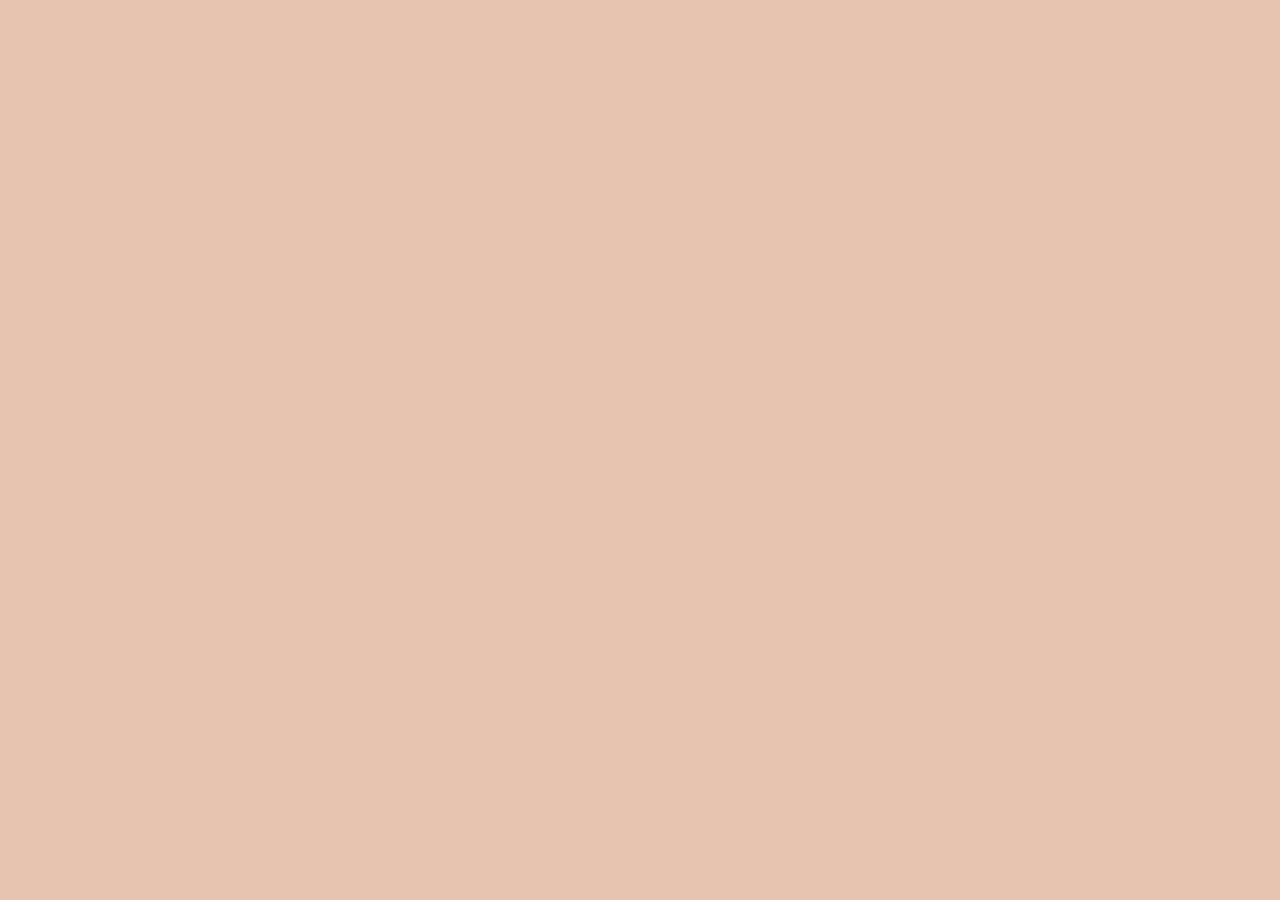
==== index.html @ 1b743518 "Add files via upload" ====
<!DOCTYPE html>
<html lang="en">
  <head>
    <meta charset="UTF-8" />
    <meta http-equiv="X-UA-Compatible" content="IE=edge" />
    <meta name="viewport" content="width=device-width, initial-scale=1.0" />
    <link
      href="https://cdn.jsdelivr.net/npm/bootstrap@5.1.3/dist/css/bootstrap.min.css"
      rel="stylesheet"
      integrity="sha384-1BmE4kWBq78iYhFldvKuhfTAU6auU8tT94WrHftjDbrCEXSU1oBoqyl2QvZ6jIW3"
      crossorigin="anonymous"
    />
    <title>Document</title>
  </head>
  <body style="background-color: rgb(230, 196, 176)">
    <script
      src="https://cdn.jsdelivr.net/npm/bootstrap@5.1.3/dist/js/bootstrap.bundle.min.js"
      integrity="sha384-ka7Sk0Gln4gmtz2MlQnikT1wXgYsOg+OMhuP+IlRH9sENBO0LRn5q+8nbTov4+1p"
      crossorigin="anonymous"
    ></script>
  </body>
</html>
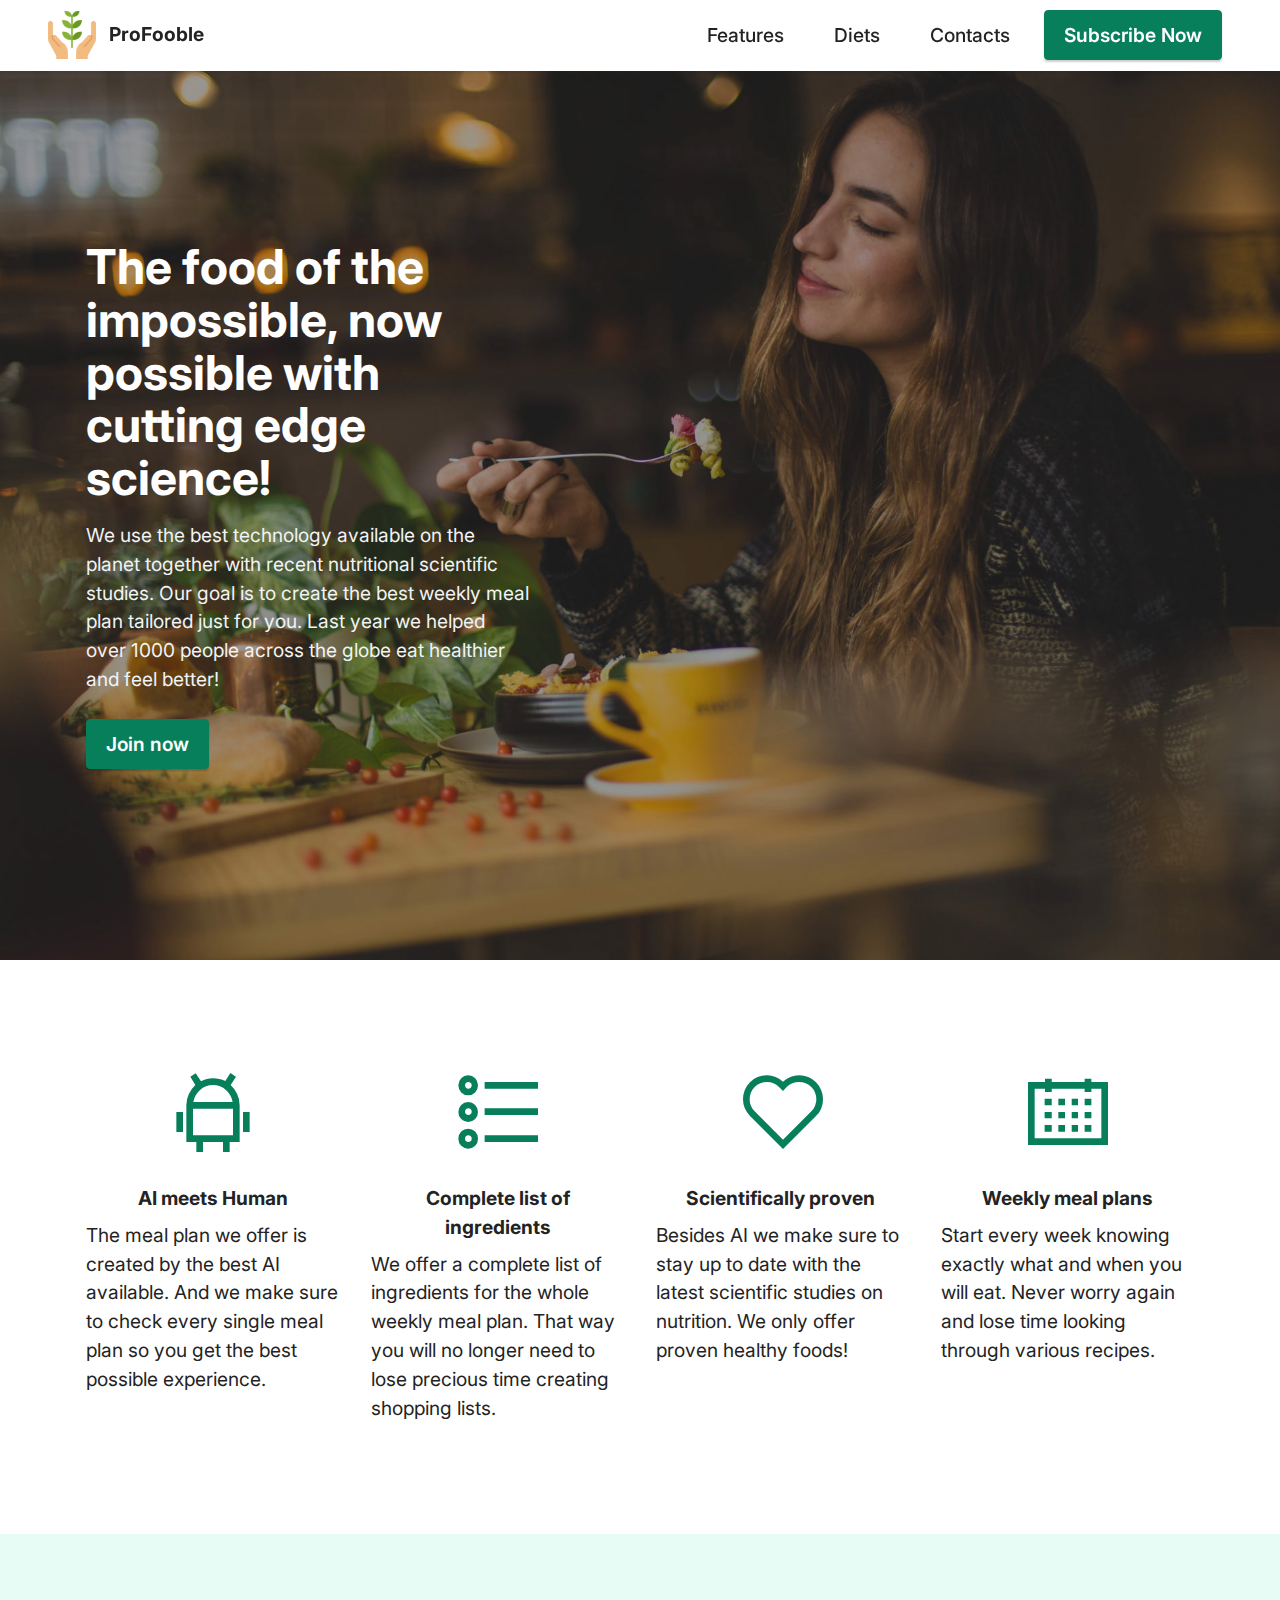
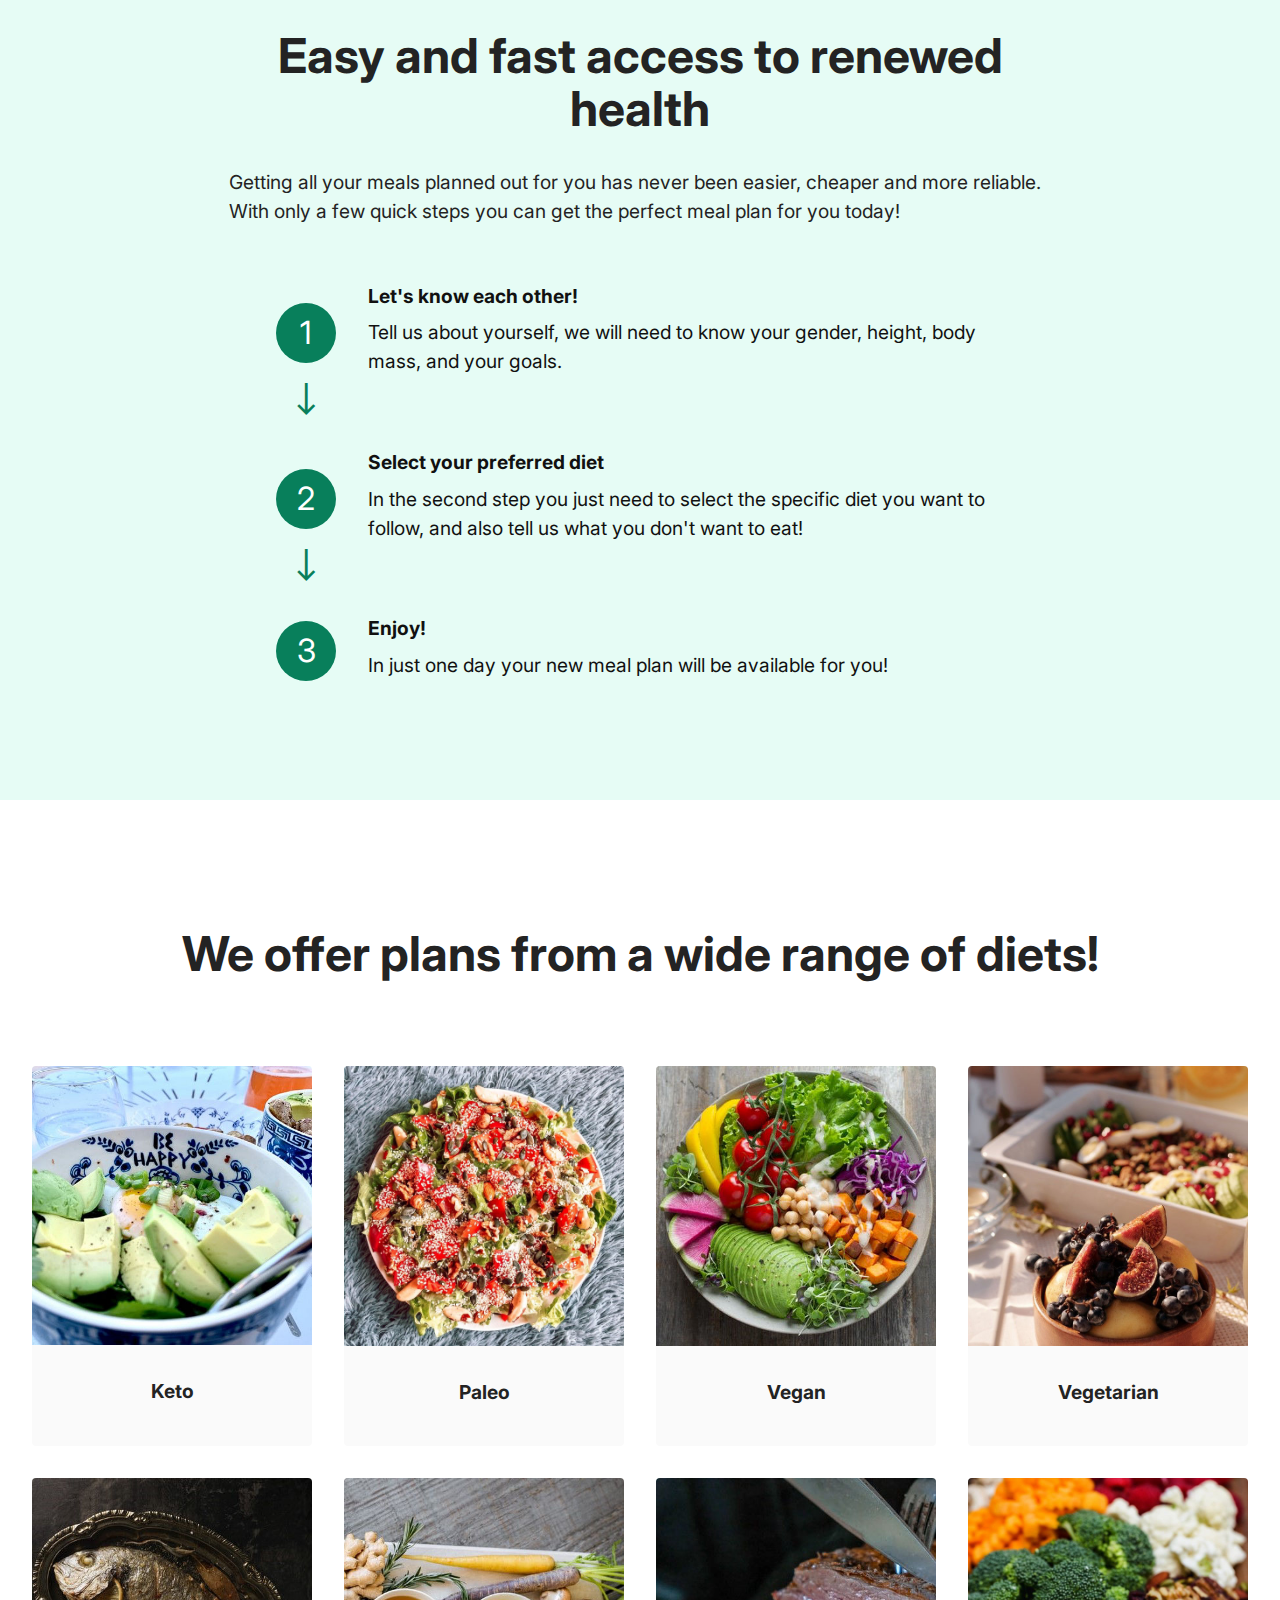
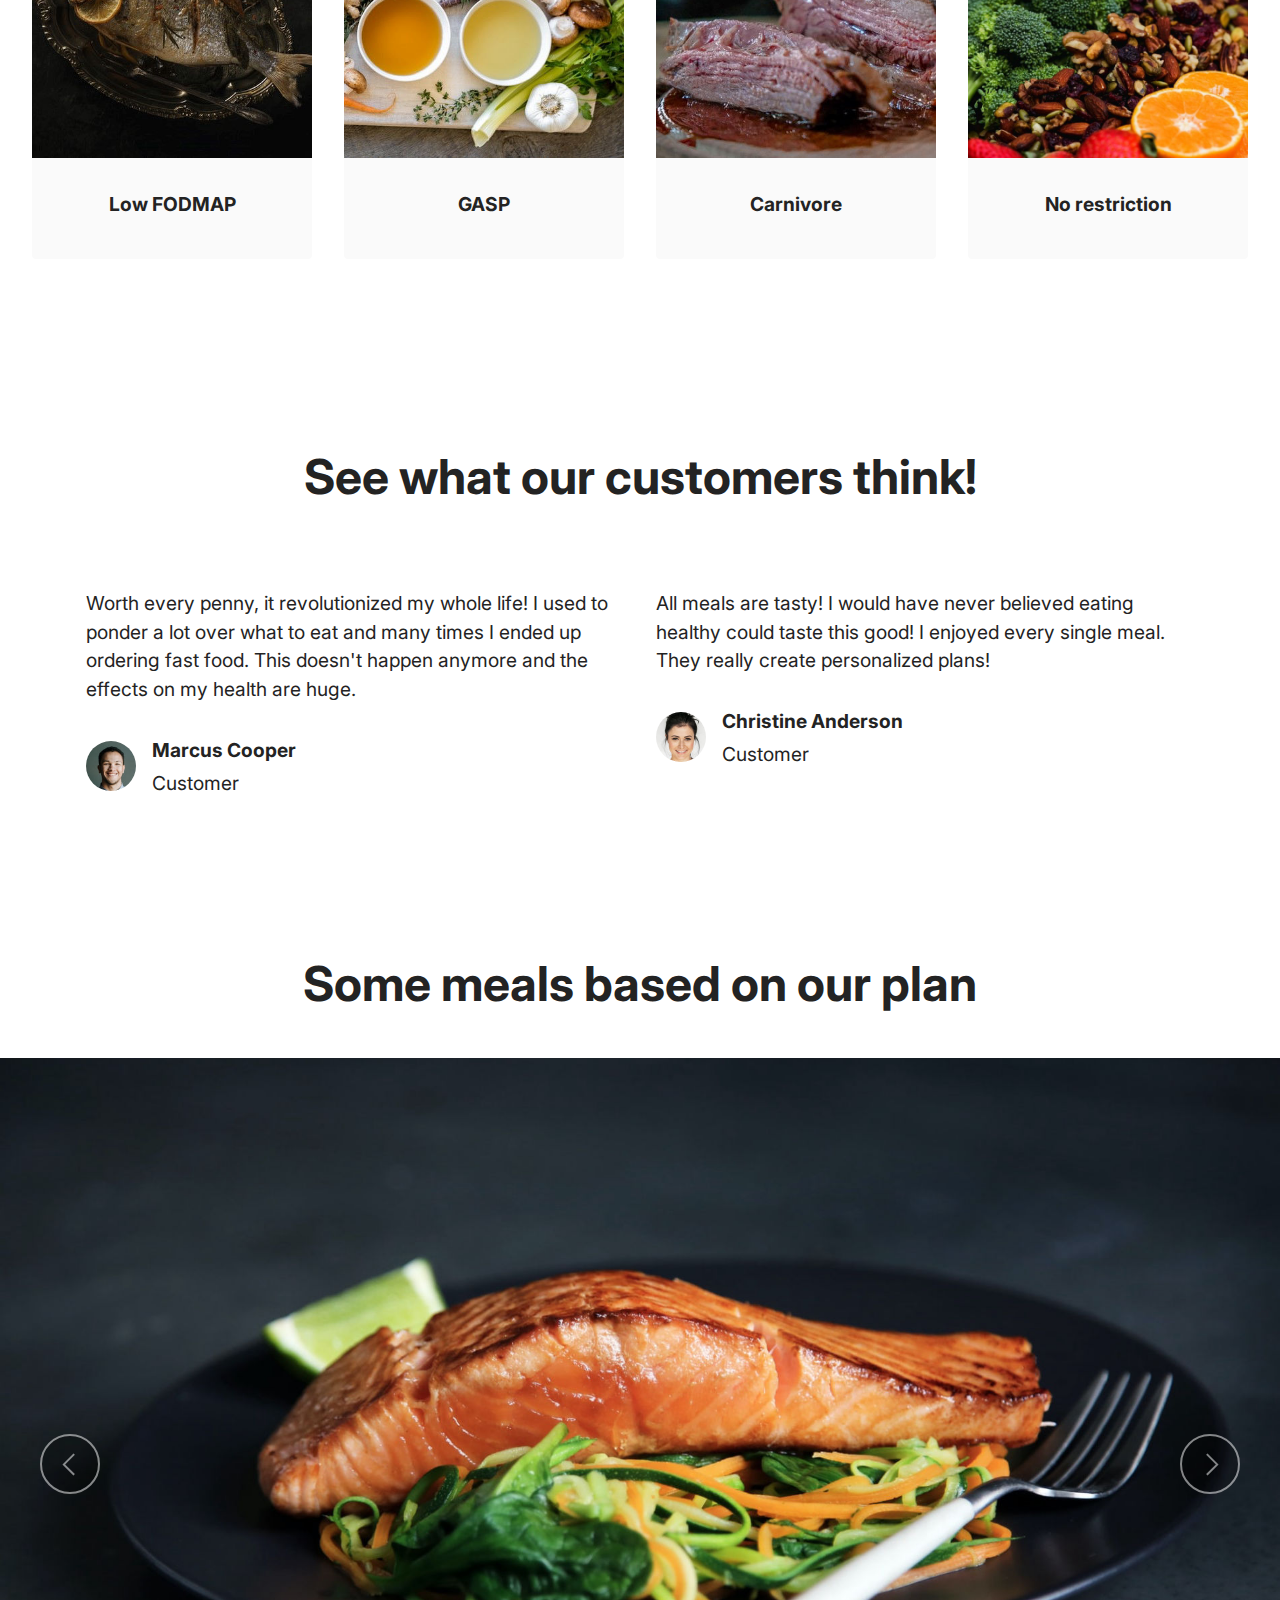
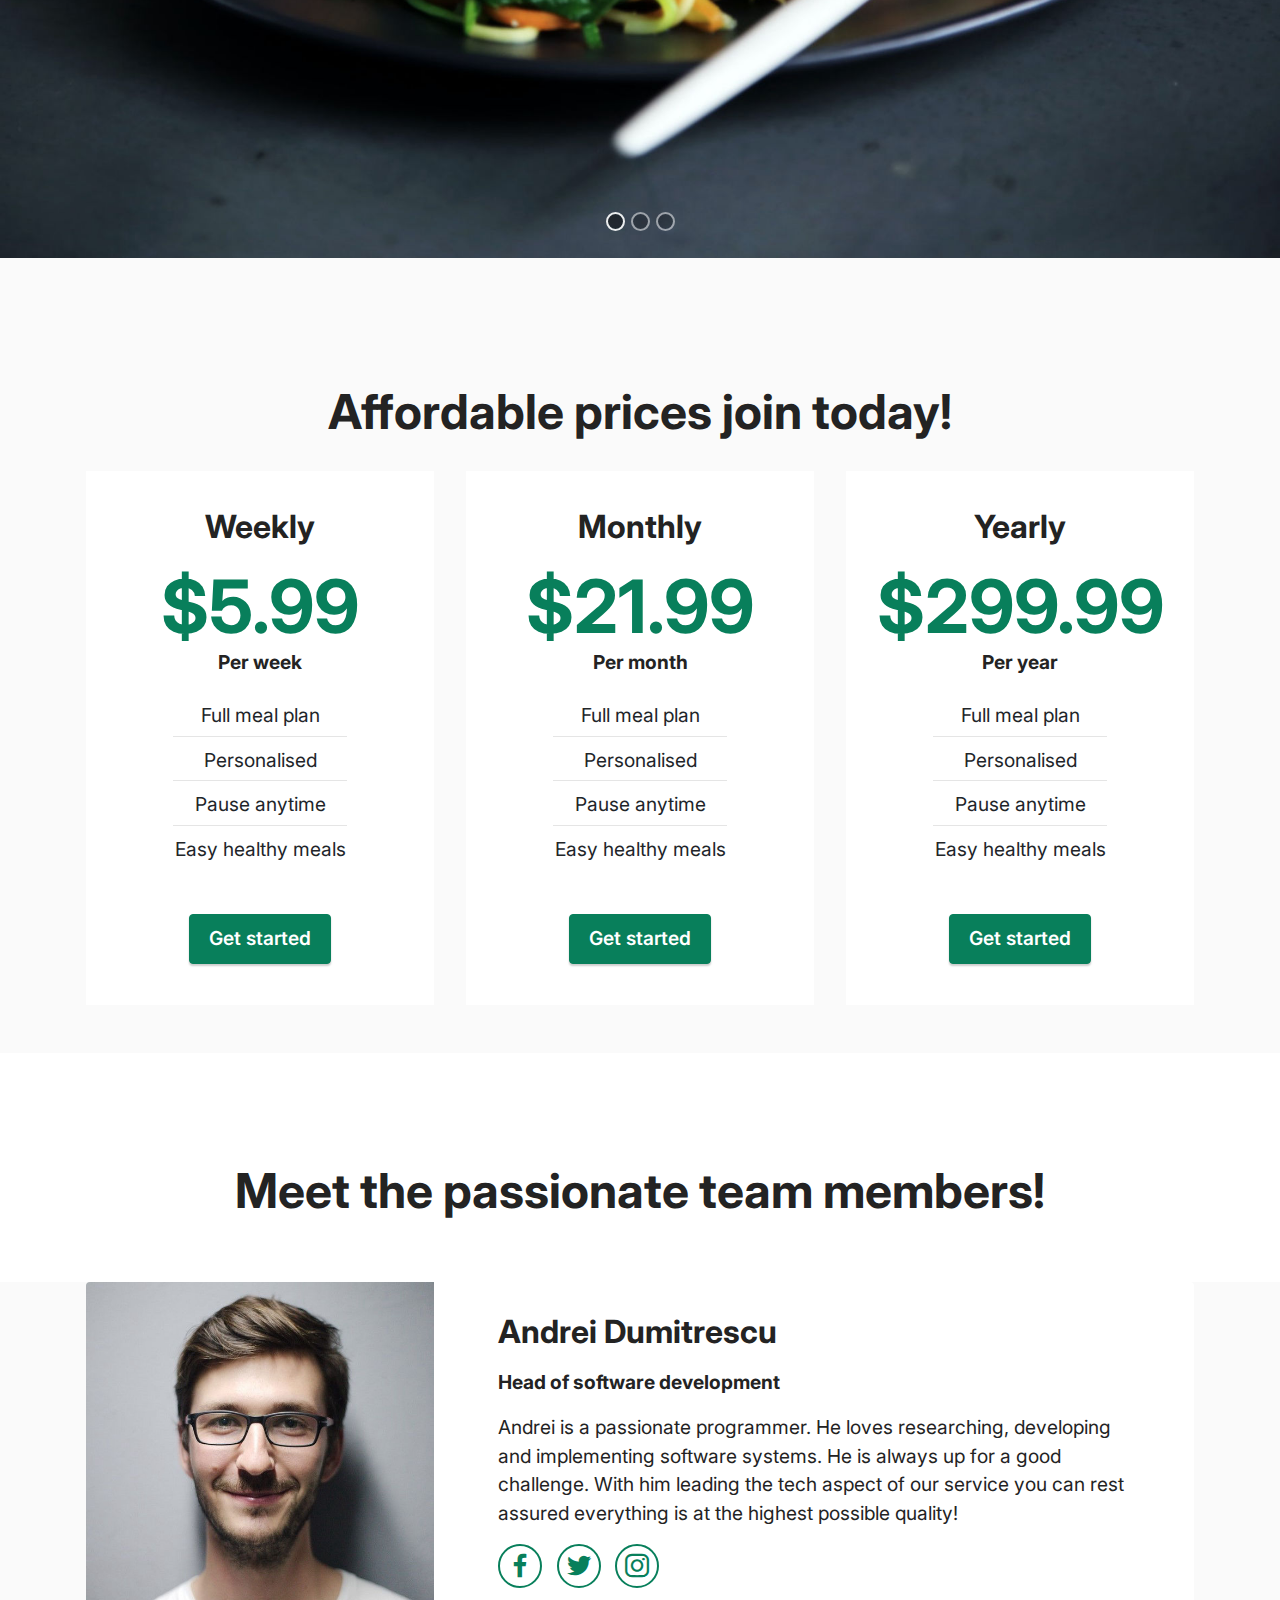
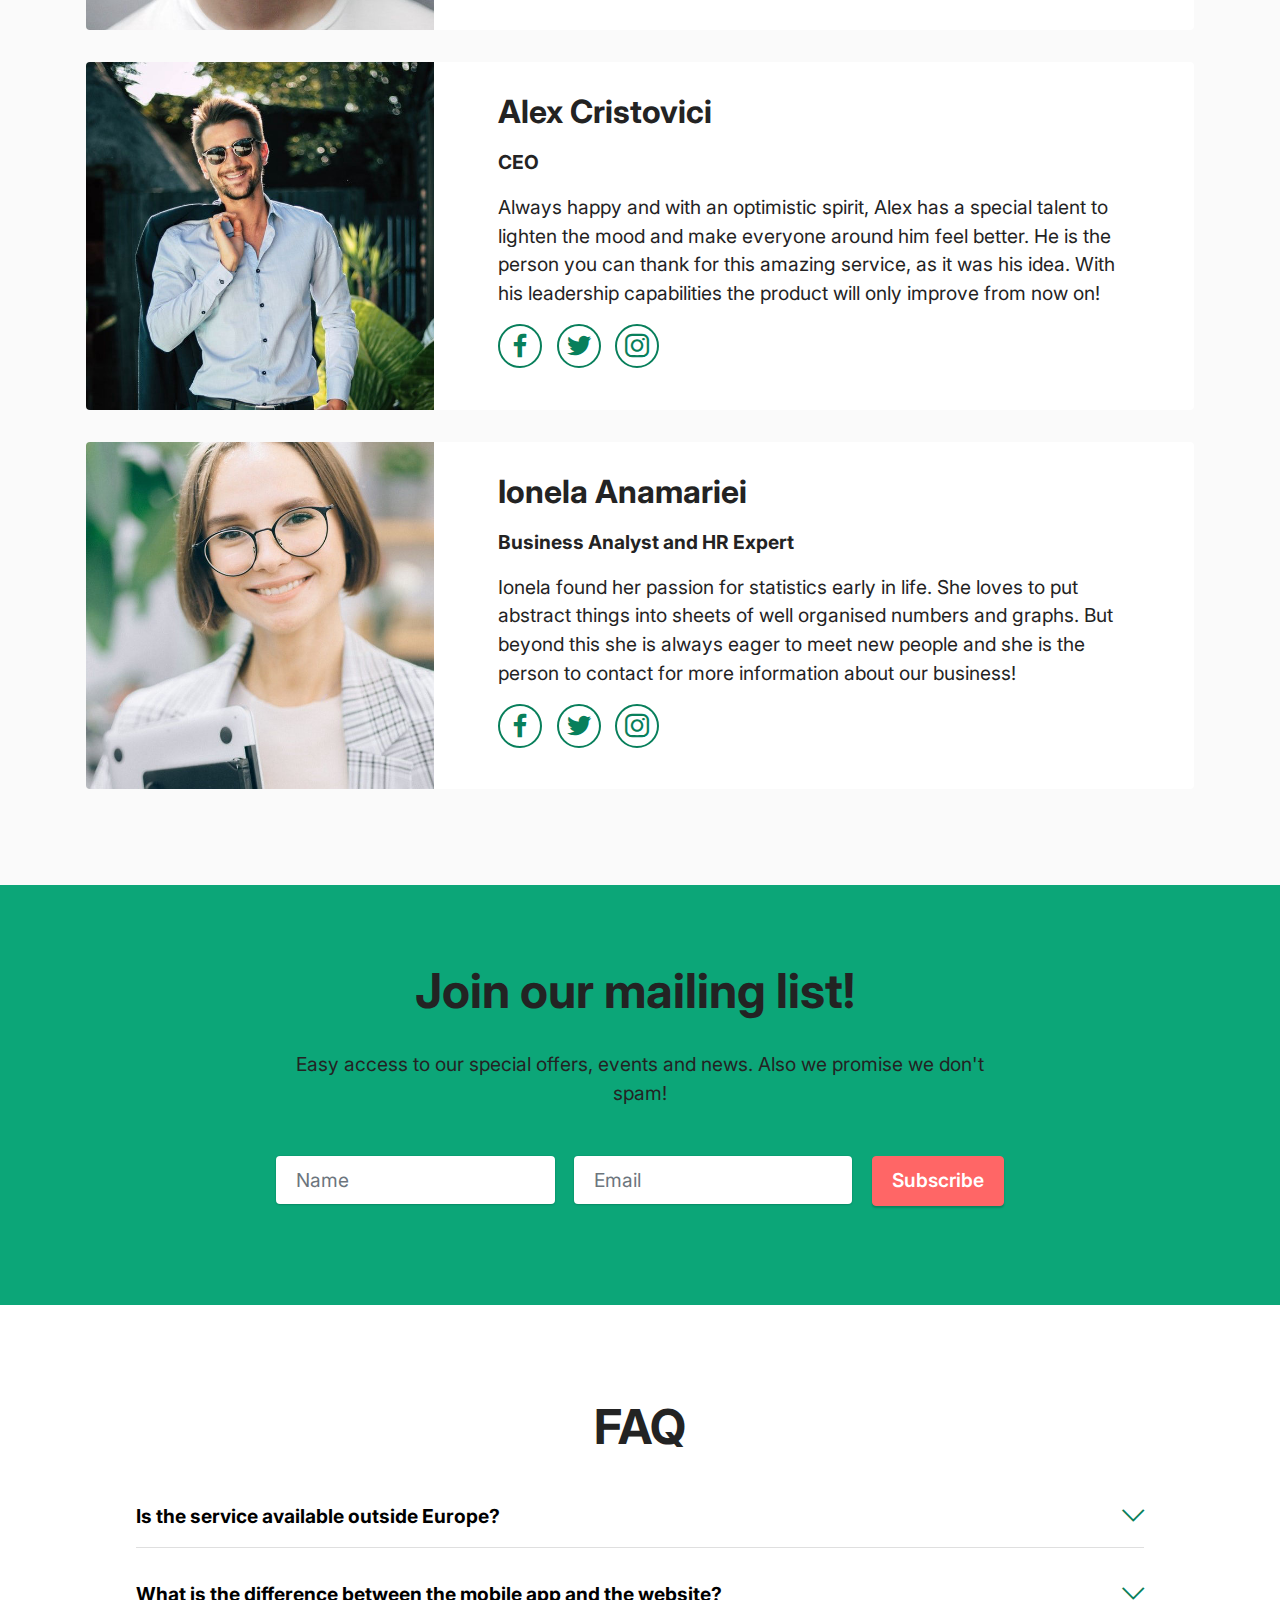
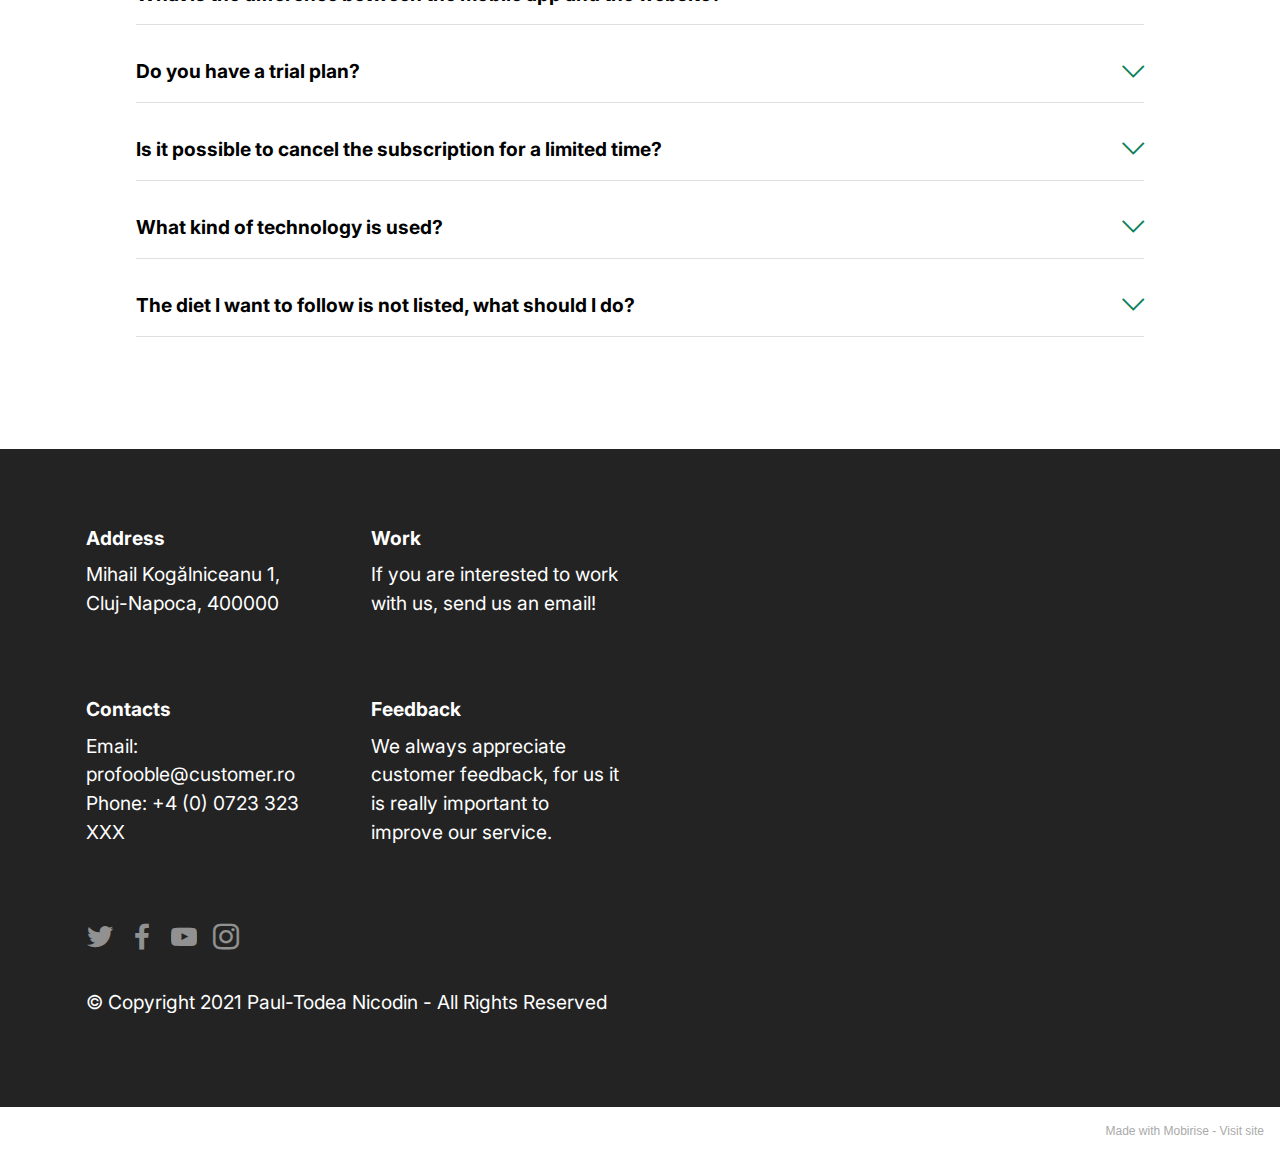
==== commit fdc8d6ec: "Add files via upload" ====
--- a/index.html
+++ b/index.html
@@ -1,22 +1,844 @@
-<!DOCTYPE html>
-<html lang="en">
-  <head>
-    <meta charset="UTF-8" />
-    <meta http-equiv="X-UA-Compatible" content="IE=edge" />
-    <meta name="viewport" content="width=device-width, initial-scale=1.0" />
-    <link
-      href="https://cdn.jsdelivr.net/npm/bootstrap@5.1.3/dist/css/bootstrap.min.css"
-      rel="stylesheet"
-      integrity="sha384-1BmE4kWBq78iYhFldvKuhfTAU6auU8tT94WrHftjDbrCEXSU1oBoqyl2QvZ6jIW3"
-      crossorigin="anonymous"
-    />
-    <title>Document</title>
-  </head>
-  <body style="background-color: rgb(230, 196, 176)">
-    <script
-      src="https://cdn.jsdelivr.net/npm/bootstrap@5.1.3/dist/js/bootstrap.bundle.min.js"
-      integrity="sha384-ka7Sk0Gln4gmtz2MlQnikT1wXgYsOg+OMhuP+IlRH9sENBO0LRn5q+8nbTov4+1p"
-      crossorigin="anonymous"
-    ></script>
-  </body>
-</html>
+<!DOCTYPE html>
+<html  >
+<head>
+  <!-- Site made with Mobirise Website Builder v5.5.2, https://mobirise.com -->
+  <meta charset="UTF-8">
+  <meta http-equiv="X-UA-Compatible" content="IE=edge">
+  <meta name="generator" content="Mobirise v5.5.2, mobirise.com">
+  <meta name="viewport" content="width=device-width, initial-scale=1, minimum-scale=1">
+  <link rel="shortcut icon" href="assets/images/logo-96x96.png" type="image/x-icon">
+  <meta name="description" content="">
+  
+  
+  <title>Home</title>
+  <link rel="stylesheet" href="assets/web/assets/mobirise-icons2/mobirise2.css">
+  <link rel="stylesheet" href="assets/web/assets/mobirise-icons/mobirise-icons.css">
+  <link rel="stylesheet" href="assets/bootstrap/css/bootstrap.min.css">
+  <link rel="stylesheet" href="assets/bootstrap/css/bootstrap-grid.min.css">
+  <link rel="stylesheet" href="assets/bootstrap/css/bootstrap-reboot.min.css">
+  <link rel="stylesheet" href="assets/dropdown/css/style.css">
+  <link rel="stylesheet" href="assets/socicon/css/styles.css">
+  <link rel="stylesheet" href="assets/theme/css/style.css">
+  <link rel="preload" href="https://fonts.googleapis.com/css?family=Inter:100,200,300,400,500,600,700,800,900&display=swap" as="style" onload="this.onload=null;this.rel='stylesheet'">
+  <noscript><link rel="stylesheet" href="https://fonts.googleapis.com/css?family=Inter:100,200,300,400,500,600,700,800,900&display=swap"></noscript>
+  <link rel="preload" as="style" href="assets/mobirise/css/mbr-additional.css"><link rel="stylesheet" href="assets/mobirise/css/mbr-additional.css" type="text/css">
+  
+  
+  
+  
+</head>
+<body>
+  
+  <section data-bs-version="5.1" class="menu menu2 cid-sQLdsd3YC3" once="menu" id="menu2-k">
+    
+    <nav class="navbar navbar-dropdown navbar-fixed-top navbar-expand-lg">
+        <div class="container-fluid">
+            <div class="navbar-brand">
+                <span class="navbar-logo">
+                    
+                        <a href="#top"><img src="assets/images/logo-96x96.png" alt="ProFooble logo" style="height: 3rem;"></a>
+                    
+                </span>
+                <span class="navbar-caption-wrap"><a class="navbar-caption text-black text-primary display-7" href="#top">ProFooble</a></span>
+            </div>
+            <button class="navbar-toggler" type="button" data-toggle="collapse" data-bs-toggle="collapse" data-target="#navbarSupportedContent" data-bs-target="#navbarSupportedContent" aria-controls="navbarNavAltMarkup" aria-expanded="false" aria-label="Toggle navigation">
+                <div class="hamburger">
+                    <span></span>
+                    <span></span>
+                    <span></span>
+                    <span></span>
+                </div>
+            </button>
+            <div class="collapse navbar-collapse" id="navbarSupportedContent">
+                <ul class="navbar-nav nav-dropdown" data-app-modern-menu="true"><li class="nav-item"><a class="nav-link link text-black text-primary display-4" href="index.html#features1-n">Features</a></li>
+                    <li class="nav-item"><a class="nav-link link text-black text-primary display-4" href="index.html#gallery3-10">Diets</a></li>
+                    <li class="nav-item"><a class="nav-link link text-black text-primary display-4" href="index.html#footer6-12">Contacts</a>
+                    </li></ul>
+                
+                <div class="navbar-buttons mbr-section-btn"><a class="btn btn-primary display-4" href="index.html#content4-15">
+                        Subscribe Now</a></div>
+            </div>
+        </div>
+    </nav>
+</section>
+
+<section data-bs-version="5.1" class="header1 cid-sQLh1VXQhr mbr-fullscreen" id="header1-l">
+
+    
+
+    <div class="mbr-overlay" style="opacity: 0.4; background-color: rgb(35, 35, 35);"></div>
+
+    <div class="container">
+        <div class="row">
+            <div class="col-12 col-lg-5">
+                <h1 class="mbr-section-title mbr-fonts-style mb-3 display-2"><strong>The food of the impossible, now possible with cutting edge science!</strong></h1>
+                
+                <p class="mbr-text mbr-fonts-style display-7">We use the best technology available on the planet together with recent nutritional scientific studies. Our goal is to create the best weekly meal plan tailored just for you. Last year we helped over 1000 people across the globe eat healthier and feel better!</p>
+                <div class="mbr-section-btn mt-3"><a class="btn btn-primary display-4" href="index.html#content4-15">Join now</a></div>
+            </div>
+        </div>
+    </div>
+</section>
+
+<section data-bs-version="5.1" class="features1 cid-sQLmO4Hbgs" id="features1-n">
+    
+
+    
+    <div class="container">
+        <div class="row">
+            
+        </div>
+        <div class="row">
+            <div class="card col-12 col-md-6 col-lg-3">
+                <div class="card-wrapper">
+                    <div class="card-box align-center">
+                        <div class="iconfont-wrapper">
+                            <span class="mbr-iconfont mobi-mbri-android mobi-mbri"></span>
+                        </div>
+                        <h5 class="card-title mbr-fonts-style display-7"><strong>AI meets Human</strong></h5>
+                        <p class="card-text mbr-fonts-style display-7">The meal plan we offer is created by the best AI available. And we make sure to check every single meal plan so you get the best possible experience.</p>
+                    </div>
+                </div>
+            </div>
+            <div class="card col-12 col-md-6 col-lg-3">
+                <div class="card-wrapper">
+                    <div class="card-box align-center">
+                        <div class="iconfont-wrapper">
+                            <span class="mbr-iconfont mobi-mbri-bulleted-list mobi-mbri"></span>
+                        </div>
+                        <h5 class="card-title mbr-fonts-style display-7"><strong>Complete list of ingredients</strong></h5>
+                        <p class="card-text mbr-fonts-style display-7">We offer a complete list of ingredients for the whole weekly meal plan. That way you will no longer need to lose precious time creating shopping lists.</p>
+                    </div>
+                </div>
+            </div>
+            <div class="card col-12 col-md-6 col-lg-3">
+                <div class="card-wrapper">
+                    <div class="card-box align-center">
+                        <div class="iconfont-wrapper">
+                            <span class="mbr-iconfont mobi-mbri-hearth mobi-mbri"></span>
+                        </div>
+                        <h5 class="card-title mbr-fonts-style display-7"><strong>Scientifically proven&nbsp;</strong></h5>
+                        <p class="card-text mbr-fonts-style display-7">Besides AI we make sure to stay up to date with the latest scientific studies on nutrition. We only offer proven healthy foods!</p>
+                    </div>
+                </div>
+            </div>
+            <div class="card col-12 col-md-6 col-lg-3">
+                <div class="card-wrapper">
+                    <div class="card-box align-center">
+                        <div class="iconfont-wrapper">
+                            <span class="mbr-iconfont mobi-mbri-calendar mobi-mbri"></span>
+                        </div>
+                        <h5 class="card-title mbr-fonts-style display-7"><strong>Weekly meal plans</strong></h5>
+                        <p class="card-text mbr-fonts-style display-7">Start every week knowing exactly what and when you will eat. Never worry again and lose time looking through various recipes.&nbsp;</p>
+                    </div>
+                </div>
+            </div>
+        </div>
+    </div>
+</section>
+
+<section data-bs-version="5.1" class="features19 cid-sQLr1Db0Mj" id="features20-p">
+
+    
+    
+    <div class="container">
+        <div class="row justify-content-center">
+            <div class="col-md-12 col-lg-9">
+                <div class="card-wrapper pb-4">
+                    <div class="card-box align-center">
+                        <h4 class="card-title mbr-fonts-style mb-4 display-2"><strong>Easy and fast access to renewed health</strong></h4>
+                        <p class="mbr-text mbr-fonts-style mb-4 display-7">Getting all your meals planned out for you has never been easier, cheaper and more reliable. With only a few quick steps you can get the perfect meal plan for you today!</p>
+                        
+                    </div>
+                </div>
+            </div>
+            <div class="col-12 col-md-8">
+                <div class="item mbr-flex">
+                    <div class="icon-box">
+                        <span class="step-number mbr-fonts-style display-5">1</span>
+                    </div>
+                    <div class="text-box">
+                        <h4 class="icon-title card-title mbr-black mbr-fonts-style display-7"><strong>Let's know each other!</strong></h4>
+                        <h5 class="icon-text mbr-black mbr-fonts-style display-4">Tell us about yourself, we will need to know your gender, height, body mass, and your goals.</h5>
+                    </div>
+                </div>
+                <div class="item mbr-flex">
+                    <div class="icon-box">
+                        <span class="step-number mbr-fonts-style display-5">2</span>
+                    </div>
+                    <div class="text-box">
+                        <h4 class="icon-title card-title mbr-black mbr-fonts-style display-7">
+                            <strong>Select your preferred diet</strong></h4>
+                        <h5 class="icon-text mbr-black mbr-fonts-style display-4">In the second step you just need to select the specific diet you want to follow, and also tell us what you don't want to eat!</h5>
+                    </div>
+                </div>
+                <div class="item mbr-flex last">
+                    <div class="icon-box">
+                        <span class="step-number mbr-fonts-style display-5">3</span>
+                    </div>
+                    <div class="text-box">
+                        <h4 class="icon-title card-title mbr-black mbr-fonts-style display-7">
+                            <strong>Enjoy!</strong></h4>
+                        <h5 class="icon-text mbr-black mbr-fonts-style display-4">In just one day your new meal plan will be available for you!</h5>
+                    </div>
+                </div>
+                
+                
+                
+                
+                
+                
+                
+            </div>
+        </div>
+    </div>
+</section>
+
+<section data-bs-version="5.1" class="gallery3 cid-sQLBvEkSyj" id="gallery3-10">
+    
+    
+    <div class="container-fluid">
+        <div class="mbr-section-head">
+            <h4 class="mbr-section-title mbr-fonts-style align-center mb-0 display-2"><strong>We offer plans from a wide range of diets!</strong><br><br></h4>
+            
+        </div>
+        <div class="row mt-4">
+            
+            
+            <div class="item features-image сol-12 col-md-6 col-lg-3 active">
+                <div class="item-wrapper">
+                    <div class="item-img">
+                        <img src="assets/images/diet-keto-480x479.jpg" alt="" data-slide-to="8" data-bs-slide-to="8">
+                    </div>
+                    <div class="item-content">
+                        <h5 class="item-title mbr-fonts-style display-4">
+                            <strong>Keto</strong></h5>
+                        
+                        
+                    </div>
+                    
+                </div>
+            </div><div class="item features-image сol-12 col-md-6 col-lg-3">
+                <div class="item-wrapper">
+                    <div class="item-img">
+                        <img src="assets/images/diet-paleo-640x640.jpg" alt="" data-slide-to="1" data-bs-slide-to="1">
+                    </div>
+                    <div class="item-content">
+                        <h5 class="item-title mbr-fonts-style display-4">
+                            <strong>Paleo</strong></h5>
+                        
+                        
+                    </div>
+                    
+                </div>
+            </div><div class="item features-image сol-12 col-md-6 col-lg-3">
+                <div class="item-wrapper">
+                    <div class="item-img">
+                        <img src="assets/images/diet-vegan-427x427.jpg" alt="" data-slide-to="2" data-bs-slide-to="2">
+                    </div>
+                    <div class="item-content">
+                        <h5 class="item-title mbr-fonts-style display-4"><strong>Vegan</strong></h5>
+                        
+                        
+                    </div>
+                    
+                </div>
+            </div>
+            <div class="item features-image сol-12 col-md-6 col-lg-3">
+                <div class="item-wrapper">
+                    <div class="item-img">
+                        <img src="assets/images/diet-vegetarian-639x639.jpg" alt="" title="" data-slide-to="2" data-bs-slide-to="2">
+                    </div>
+                    <div class="item-content">
+                        <h5 class="item-title mbr-fonts-style display-4"><strong>Vegetarian</strong></h5>
+                        
+                        
+                    </div>
+                    
+                </div>
+            </div><div class="item features-image сol-12 col-md-6 col-lg-3">
+                <div class="item-wrapper">
+                    <div class="item-img">
+                        <img src="assets/images/diet-fodmap-427x427.jpg" alt="" title="" data-slide-to="3" data-bs-slide-to="3">
+                    </div>
+                    <div class="item-content">
+                        <h5 class="item-title mbr-fonts-style display-4"><strong>Low FODMAP</strong></h5>
+                        
+                        
+                    </div>
+                    
+                </div>
+            </div><div class="item features-image сol-12 col-md-6 col-lg-3">
+                <div class="item-wrapper">
+                    <div class="item-img">
+                        <img src="assets/images/diet-gasp-435x435.jpg" alt="" title="" data-slide-to="4" data-bs-slide-to="4">
+                    </div>
+                    <div class="item-content">
+                        <h5 class="item-title mbr-fonts-style display-4"><strong>GASP</strong></h5>
+                        
+                        
+                    </div>
+                    
+                </div>
+            </div><div class="item features-image сol-12 col-md-6 col-lg-3">
+                <div class="item-wrapper">
+                    <div class="item-img">
+                        <img src="assets/images/diet-carnivore-427x427.jpg" alt="" title="" data-slide-to="5" data-bs-slide-to="5">
+                    </div>
+                    <div class="item-content">
+                        <h5 class="item-title mbr-fonts-style display-4"><strong>Carnivore</strong></h5>
+                        
+                        
+                    </div>
+                    
+                </div>
+            </div><div class="item features-image сol-12 col-md-6 col-lg-3">
+                <div class="item-wrapper">
+                    <div class="item-img">
+                        <img src="assets/images/diet-free-640x640.jpg" alt="" title="" data-slide-to="6" data-bs-slide-to="6">
+                    </div>
+                    <div class="item-content">
+                        <h5 class="item-title mbr-fonts-style display-4"><strong>No restriction</strong></h5>
+                        
+                        
+                    </div>
+                    
+                </div>
+            </div>
+        </div>
+    </div>
+</section>
+
+<section data-bs-version="5.1" class="testimonials2 cid-sQLxdaDlaN" id="testimonials2-u">
+    
+    
+    <div class="container">
+        <h3 class="mbr-section-title mbr-fonts-style align-center mb-4 display-2"><strong>See what our customers think!</strong><br><strong><br></strong></h3>
+        <div class="row justify-content-center">
+            <div class="card col-12 col-md-6">
+                <p class="mbr-text mbr-fonts-style mb-4 display-7">Worth every penny, it revolutionized my whole life! I used to ponder a lot over what to eat and many times I ended up ordering fast food. This doesn't happen anymore and the effects on my health are huge.</p>
+                <div class="d-flex mb-md-0 mb-4">
+                    <div class="image-wrapper">
+                        <img src="assets/images/testimonial-client-1-100x100.jpg" alt="Mobirise">
+                    </div>
+                    <div class="text-wrapper">
+                        <p class="name mbr-fonts-style mb-1 display-4"><strong>Marcus Cooper</strong></p>
+                        <p class="position mbr-fonts-style display-4">
+                            Customer</p>
+                    </div>
+                </div>
+            </div>
+            <div class="card col-12 col-md-6">
+                <p class="mbr-text mbr-fonts-style mb-4 display-7">All meals are tasty! I would have never believed eating healthy could taste this good! I enjoyed every single meal. They really create personalized plans!</p>
+                <div class="d-flex mb-md-0 mb-4">
+                    <div class="image-wrapper">
+                        <img src="assets/images/testimonial-client-3-100x100.jpg" alt="Mobirise">
+                    </div>
+                    <div class="text-wrapper">
+                        <p class="name mbr-fonts-style mb-1 display-4"><strong>Christine Anderson</strong></p>
+                        <p class="position mbr-fonts-style display-4">
+                            Customer</p>
+                    </div>
+                </div>
+            </div>
+        </div>
+    </div>
+</section>
+
+<section data-bs-version="5.1" class="content4 cid-sQQ1uvKFS9" id="content4-16">
+    
+    
+    <div class="container">
+        <div class="row justify-content-center">
+            <div class="title col-md-12 col-lg-10">
+                <h3 class="mbr-section-title mbr-fonts-style align-center mb-4 display-2"><strong>Some meals based on our plan</strong></h3>
+                
+                
+            </div>
+        </div>
+    </div>
+</section>
+
+<section data-bs-version="5.1" class="slider1 cid-sQOYYdSGog" id="slider1-14">
+    
+    <div class="carousel slide" id="sQViDxbOeZ" data-interval="5000" data-bs-interval="5000">
+        <ol class="carousel-indicators">
+            <li data-slide-to="0" data-bs-slide-to="0" class="active" data-target="#sQViDxbOeZ" data-bs-target="#sQViDxbOeZ"></li>
+            <li data-slide-to="1" data-bs-slide-to="1" data-target="#sQViDxbOeZ" data-bs-target="#sQViDxbOeZ"></li>
+            <li data-slide-to="2" data-bs-slide-to="2" data-target="#sQViDxbOeZ" data-bs-target="#sQViDxbOeZ"></li>
+        </ol>
+        <div class="carousel-inner">
+            <div class="carousel-item slider-image item active">
+                <div class="item-wrapper">
+                    <img class="d-block w-100" src="assets/images/meal-carousel-1-1900x1267.jpg">
+                    
+                    
+                </div>
+            </div>
+            <div class="carousel-item slider-image item">
+                <div class="item-wrapper">
+                    <img class="d-block w-100" src="assets/images/meal-carousel-2-1900x1306.jpg">
+                    
+                    
+                </div>
+            </div>
+            <div class="carousel-item slider-image item">
+                <div class="item-wrapper">
+                    <img class="d-block w-100" src="assets/images/meal-carousel-3-1900x1267.jpg">
+                    
+                    
+                </div>
+            </div>
+        </div>
+        <a class="carousel-control carousel-control-prev" role="button" data-slide="prev" data-bs-slide="prev" href="#sQViDxbOeZ">
+            <span class="mobi-mbri mobi-mbri-arrow-prev" aria-hidden="true"></span>
+            <span class="sr-only visually-hidden">Previous</span>
+        </a>
+        <a class="carousel-control carousel-control-next" role="button" data-slide="next" data-bs-slide="next" href="#sQViDxbOeZ">
+            <span class="mobi-mbri mobi-mbri-arrow-next" aria-hidden="true"></span>
+            <span class="sr-only visually-hidden">Next</span>
+        </a>
+    </div>
+</section>
+
+<section data-bs-version="5.1" class="content4 cid-sQPs5YC8KN" id="content4-15">
+    
+    
+    <div class="container">
+        <div class="row justify-content-center">
+            <div class="title col-md-12 col-lg-10">
+                <h3 class="mbr-section-title mbr-fonts-style align-center mb-4 display-2">
+                    <strong>Affordable prices join today!</strong></h3>
+                
+                
+            </div>
+        </div>
+    </div>
+</section>
+
+<section data-bs-version="5.1" class="pricing2 cid-sQLAeApXkf" id="pricing2-y">
+    
+
+    
+    <div class="container">
+        <div class="row justify-content-center">
+            <div class="col-12 col-md-6 align-center col-lg-4">
+                <div class="plan">
+                    <div class="plan-header">
+                        <h6 class="plan-title mbr-fonts-style mb-3 display-5">
+                            <strong>Weekly</strong></h6>
+                        <div class="plan-price">
+                            <p class="price mbr-fonts-style m-0 display-1"><strong>$5.99</strong></p>
+                            <p class="price-term mbr-fonts-style mb-3 display-7"><strong>Per week</strong></p>
+                        </div>
+                    </div>
+                    <div class="plan-body">
+                        <div class="plan-list mb-4">
+                            <ul class="list-group mbr-fonts-style list-group-flush display-7">
+                                <li class="list-group-item">Full meal plan</li><li class="list-group-item">Personalised</li><li class="list-group-item">Pause anytime</li><li class="list-group-item">Easy healthy meals</li>
+                            </ul>
+                        </div>
+                        <div class="mbr-section-btn text-center"><a href="https://www.patreon.com/" class="btn btn-primary display-4">Get started</a></div>
+                    </div>
+                </div>
+            </div>
+            <div class="col-12 col-md-6 align-center col-lg-4">
+                <div class="plan">
+                    <div class="plan-header">
+                        <h6 class="plan-title mbr-fonts-style mb-3 display-5">
+                            <strong>Monthly</strong></h6>
+                        <div class="plan-price">
+                            <p class="price mbr-fonts-style m-0 display-1"><strong>$21.99</strong></p>
+                            <p class="price-term mbr-fonts-style mb-3 display-7"><strong>Per month</strong></p>
+                        </div>
+                    </div>
+                    <div class="plan-body">
+                        <div class="plan-list mb-4">
+                            <ul class="list-group mbr-fonts-style list-group-flush display-7">
+                                <li class="list-group-item">Full meal plan
+</li><li class="list-group-item">Personalised
+</li><li class="list-group-item">Pause anytime
+</li><li class="list-group-item">Easy healthy meals</li>
+                            </ul>
+                        </div>
+                        <div class="mbr-section-btn text-center"><a href="https://www.patreon.com/" class="btn btn-primary display-4">Get started</a></div>
+                    </div>
+                </div>
+            </div>
+            <div class="col-12 col-md-6 align-center col-lg-4">
+                <div class="plan">
+                    <div class="plan-header">
+                        <h6 class="plan-title mbr-fonts-style mb-3 display-5"><strong>Yearly</strong></h6>
+                        <div class="plan-price">
+                            <p class="price mbr-fonts-style m-0 display-1"><strong>$299.99</strong></p>
+                            <p class="price-term mbr-fonts-style mb-3 display-7"><strong>Per year</strong></p>
+                        </div>
+                    </div>
+                    <div class="plan-body">
+                        <div class="plan-list mb-4">
+                            <ul class="list-group mbr-fonts-style list-group-flush display-7">
+                                <li class="list-group-item">Full meal plan
+</li><li class="list-group-item">Personalised
+</li><li class="list-group-item">Pause anytime
+</li><li class="list-group-item">Easy healthy meals</li>
+                            </ul>
+                        </div>
+                        <div class="mbr-section-btn text-center"><a href="https://www.patreon.com/" class="btn btn-primary display-4">Get started</a></div>
+                    </div>
+                </div>
+            </div>
+            
+        </div>
+    </div>
+</section>
+
+<section data-bs-version="5.1" class="content4 cid-sQLAE8OMFW" id="content4-z">
+    
+    
+    <div class="container">
+        <div class="row justify-content-center">
+            <div class="title col-md-12 col-lg-10">
+                <h3 class="mbr-section-title mbr-fonts-style align-center mb-4 display-2">
+                    <strong>Meet the passionate team members!</strong></h3>
+                
+                
+            </div>
+        </div>
+    </div>
+</section>
+
+<section data-bs-version="5.1" class="team2 cid-sQLxebA59U" xmlns="http://www.w3.org/1999/html" id="team2-v">
+    
+    
+    <div class="container">
+        <div class="card">
+            <div class="card-wrapper">
+                <div class="row align-items-center">
+                    <div class="col-12 col-md-4">
+                        <div class="image-wrapper">
+                            <img src="assets/images/staff-programmer-final-639x639.jpg" alt="Mobirise">
+                        </div>
+                    </div>
+                    <div class="col-12 col-md">
+                        <div class="card-box">
+                            <h5 class="card-title mbr-fonts-style m-0 mb-3 display-5">
+                                <strong>Andrei Dumitrescu</strong></h5>
+                            <h6 class="card-subtitle mbr-fonts-style mb-3 display-4"><strong>Head of software development</strong></h6>
+                            <p class="mbr-text mbr-fonts-style display-7">
+                                Andrei is a passionate programmer. He loves researching, developing and implementing software systems. He is always up for a good challenge. With him leading the tech aspect of our service you can rest assured everything is at the highest possible quality!</p>
+                            <div class="social-row display-7">
+                                <div class="soc-item">
+                                    <a href="https://www.facebook.com" target="_blank">
+                                        <span class="mbr-iconfont socicon-facebook socicon"></span>
+                                    </a>
+                                </div>
+                                <div class="soc-item">
+                                    <a href="https://twitter.com" target="_blank">
+                                        <span class="mbr-iconfont socicon-twitter socicon"></span>
+                                    </a>
+                                </div>
+                                <div class="soc-item">
+                                    <a href="https://instagram.com" target="_blank">
+                                        <span class="mbr-iconfont socicon-instagram socicon"></span>
+                                    </a>
+                                </div>
+                                
+                                
+                            </div>
+                        </div>
+                    </div>
+                </div>
+            </div>
+        </div>
+        <div class="card">
+            <div class="card-wrapper">
+                <div class="row align-items-center">
+                    <div class="col-12 col-md-4">
+                        <div class="image-wrapper">
+                            <img src="assets/images/staff-manager-final-639x639.jpg" alt="Mobirise">
+                        </div>
+                    </div>
+                    <div class="col-12 col-md">
+                        <div class="card-box">
+                            <h5 class="card-title mbr-fonts-style m-0 mb-3 display-5">
+                                <strong>Alex Cristovici</strong></h5>
+                            <h6 class="card-subtitle mbr-fonts-style mb-3 display-4">
+                                <strong>CEO</strong></h6>
+                            <p class="mbr-text mbr-fonts-style display-7">Always happy and with an optimistic spirit, Alex has a special talent to lighten the mood and make everyone around him feel better. He is the person you can thank for this amazing service, as it was his idea. With his leadership capabilities the product will only improve from now on!</p>
+                            <div class="social-row display-7">
+                                <div class="soc-item">
+                                    <a href="https://www.facebook.com" target="_blank">
+                                        <span class="mbr-iconfont socicon-facebook socicon"></span>
+                                    </a>
+                                </div>
+                                <div class="soc-item">
+                                    <a href="https://twitter.com" target="_blank">
+                                        <span class="mbr-iconfont socicon-twitter socicon"></span>
+                                    </a>
+                                </div>
+                                <div class="soc-item">
+                                    <a href="https://instagram.com" target="_blank">
+                                        <span class="mbr-iconfont socicon-instagram socicon"></span>
+                                    </a>
+                                </div>
+                                
+                                
+                            </div>
+                        </div>
+                    </div>
+                </div>
+            </div>
+        </div>
+        <div class="card">
+            <div class="card-wrapper">
+                <div class="row align-items-center">
+                    <div class="col-12 col-md-4">
+                        <div class="image-wrapper">
+                            <img src="assets/images/staff-sales-manager-640x639.jpg" alt="Mobirise">
+                        </div>
+                    </div>
+                    <div class="col-12 col-md">
+                        <div class="card-box">
+                            <h5 class="card-title mbr-fonts-style m-0 mb-3 display-5">
+                                <strong>Ionela Anamariei</strong></h5>
+                            <h6 class="card-subtitle mbr-fonts-style mb-3 display-4"><strong>Business Analyst and HR Expert</strong></h6>
+                            <p class="mbr-text mbr-fonts-style display-7">Ionela found her passion for statistics early in life. She loves to put abstract things into sheets of well organised numbers and graphs. But beyond this she is always eager to meet new people and she is the person to contact for more information about our business!</p>
+                            <div class="social-row display-7">
+                                <div class="soc-item">
+                                    <a href="https://www.facebook.com" target="_blank">
+                                        <span class="mbr-iconfont socicon-facebook socicon"></span>
+                                    </a>
+                                </div>
+                                <div class="soc-item">
+                                    <a href="https://twitter.com" target="_blank">
+                                        <span class="mbr-iconfont socicon-twitter socicon"></span>
+                                    </a>
+                                </div>
+                                <div class="soc-item">
+                                    <a href="https://instagram.com" target="_blank">
+                                        <span class="mbr-iconfont socicon-instagram socicon"></span>
+                                    </a>
+                                </div>
+                                
+                                
+                            </div>
+                        </div>
+                    </div>
+                </div>
+            </div>
+        </div>
+    </div>
+</section>
+
+<section data-bs-version="5.1" class="form2 cid-sQLyzW76GA" id="form2-w">
+
+    
+
+    
+    <div class="container">
+        <div class="row justify-content-center">
+            <div class="col-lg-8 mx-auto mbr-form" data-form-type="formoid">
+                <form action="https://mobirise.eu/" method="POST" class="mbr-form form-with-styler" data-form-title="Form Name"><input type="hidden" name="email" data-form-email="true" value="Iiw8ZWfb0NbDcD9zSCpG3DOuSxhL7zty0WANCh9hRCt7A0+CcOTG1zeaR3QxDFW9o8N/17uGuHhgzuTdxRCzDFMMYFfB1ev5Rlqb9sntg9s6vqnAflkOBvxJ6UkHb2j5">
+                    <div class="row">
+                        <div hidden="hidden" data-form-alert="" class="alert alert-success col-12">Thanks for joining our newsletter!</div>
+                        <div hidden="hidden" data-form-alert-danger="" class="alert alert-danger col-12">Oops...! some
+                            problem!</div>
+                    </div>
+                    <div class="dragArea row">
+                        <div class="col-lg-12 col-md-12 col-sm-12">
+                            <h1 class="mbr-section-title mb-4 align-center mbr-fonts-style display-2">
+                                <strong>Join our mailing list!&nbsp;</strong></h1>
+                        </div>
+                        <div class="col-lg-12 col-md-12 col-sm-12">
+                            <p class="mbr-text mbr-fonts-style mb-5 align-center display-7">Easy access to our special offers, events and news. Also we promise we don't spam!</p>
+                        </div>
+                        <div class="col-lg col-md col-12 form-group mb-3" data-for="email">
+                            <input type="text" name="name" placeholder="Name" data-form-field="name" class="form-control" id="name-form2-w">
+                        </div>
+                        <div class="col-lg col-md col-12 form-group mb-3" data-for="email">
+                            <input type="email" name="email" placeholder="Email" data-form-field="email" class="form-control" id="email-form2-w">
+                        </div>
+                        <div class="mbr-section-btn col-md-auto col"><button type="submit" class="btn btn-secondary display-4">Subscribe</button></div>
+                    </div>
+                </form>
+            </div>
+        </div>
+    </div>
+</section>
+
+<section data-bs-version="5.1" class="content16 cid-sQLyRGI14t" id="content16-x">
+
+    
+
+    
+    <div class="container-fluid">
+        <div class="row justify-content-center">
+            <div class="col-12 col-md-10">
+                <div class="mbr-section-head align-center mb-4">
+                    <h3 class="mbr-section-title mb-0 mbr-fonts-style display-2"><strong>FAQ</strong>
+                    </h3>
+                    
+                </div>
+                <div id="bootstrap-accordion_13" class="panel-group accordionStyles accordion" role="tablist" aria-multiselectable="true">
+                    <div class="card mb-3">
+                        <div class="card-header" role="tab" id="headingOne">
+                            <a role="button" class="panel-title collapsed" data-toggle="collapse" data-bs-toggle="collapse" data-core="" href="#collapse1_13" aria-expanded="false" aria-controls="collapse1">
+                                <h6 class="panel-title-edit mbr-fonts-style mb-0 display-7"><strong>Is the service available outside Europe?</strong></h6>
+                                <span class="sign mbr-iconfont mbri-arrow-down"></span>
+                            </a>
+                        </div>
+                        <div id="collapse1_13" class="panel-collapse noScroll collapse" role="tabpanel" aria-labelledby="headingOne" data-parent="#accordion" data-bs-parent="#bootstrap-accordion_13">
+                            <div class="panel-body">
+                                <p class="mbr-fonts-style panel-text display-4">Yes it is available everywhere in the world. All you need is an internet connection!</p>
+                            </div>
+                        </div>
+                    </div>
+                    <div class="card mb-3">
+                        <div class="card-header" role="tab" id="headingOne">
+                            <a role="button" class="panel-title collapsed" data-toggle="collapse" data-bs-toggle="collapse" data-core="" href="#collapse2_13" aria-expanded="false" aria-controls="collapse2">
+                                <h6 class="panel-title-edit mbr-fonts-style mb-0 display-7"><strong>What is the difference between the mobile app and the website?</strong></h6>
+                                <span class="sign mbr-iconfont mbri-arrow-down"></span>
+                            </a>
+                        </div>
+                        <div id="collapse2_13" class="panel-collapse noScroll collapse" role="tabpanel" aria-labelledby="headingOne" data-parent="#accordion" data-bs-parent="#bootstrap-accordion_13">
+                            <div class="panel-body">
+                                <p class="mbr-fonts-style panel-text display-4">They provide the exact same service, nothing is exclusive to one platform or the other. That said, we do recommend our mobile users to get the app as it is better optimised for a mobile phone!</p>
+                            </div>
+                        </div>
+                    </div>
+                    <div class="card mb-3">
+                        <div class="card-header" role="tab" id="headingOne">
+                            <a role="button" class="panel-title collapsed" data-toggle="collapse" data-bs-toggle="collapse" data-core="" href="#collapse3_13" aria-expanded="false" aria-controls="collapse3">
+                                <h6 class="panel-title-edit mbr-fonts-style mb-0 display-7"><strong>Do you have a trial plan?&nbsp;</strong></h6>
+                                <span class="sign mbr-iconfont mbri-arrow-down"></span>
+                            </a>
+                        </div>
+                        <div id="collapse3_13" class="panel-collapse noScroll collapse" role="tabpanel" aria-labelledby="headingOne" data-parent="#accordion" data-bs-parent="#bootstrap-accordion_13">
+                            <div class="panel-body">
+                                <p class="mbr-fonts-style panel-text display-4">At present we only offer the services displayed in the plans section. However we might look into adding them in the future.</p>
+                            </div>
+                        </div>
+                    </div>
+                    <div class="card mb-3">
+                        <div class="card-header" role="tab" id="headingOne">
+                            <a role="button" class="panel-title collapsed" data-toggle="collapse" data-bs-toggle="collapse" data-core="" href="#collapse4_13" aria-expanded="false" aria-controls="collapse4">
+                                <h6 class="panel-title-edit mbr-fonts-style mb-0 display-7"><strong>Is it possible to cancel the subscription for a limited time?</strong></h6>
+                                <span class="sign mbr-iconfont mbri-arrow-down"></span>
+                            </a>
+                        </div>
+                        <div id="collapse4_13" class="panel-collapse noScroll collapse" role="tabpanel" aria-labelledby="headingOne" data-parent="#accordion" data-bs-parent="#bootstrap-accordion_13">
+                            <div class="panel-body">
+                                <p class="mbr-fonts-style panel-text display-4">We understand that everybody wants to have their cheatday sometime, especially during holidays.</p>
+                            </div>
+                        </div>
+                    </div>
+                    <div class="card mb-3">
+                        <div class="card-header" role="tab" id="headingOne">
+                            <a role="button" class="panel-title collapsed" data-toggle="collapse" data-bs-toggle="collapse" data-core="" href="#collapse5_13" aria-expanded="false" aria-controls="collapse5">
+                                <h6 class="panel-title-edit mbr-fonts-style mb-0 display-7"><strong>What kind of technology is used?</strong></h6>
+                                <span class="sign mbr-iconfont mbri-arrow-down"></span>
+                            </a>
+                        </div>
+                        <div id="collapse5_13" class="panel-collapse noScroll collapse" role="tabpanel" aria-labelledby="headingOne" data-parent="#accordion" data-bs-parent="#bootstrap-accordion_13">
+                            <div class="panel-body">
+                                <p class="mbr-fonts-style panel-text display-4">
+                                    We use the most advanced AI versions available for comercial use</p>
+                            </div>
+                        </div>
+                    </div>
+                    <div class="card mb-3">
+                        <div class="card-header" role="tab" id="headingOne">
+                            <a role="button" class="panel-title collapsed" data-toggle="collapse" data-bs-toggle="collapse" data-core="" href="#collapse6_13" aria-expanded="false" aria-controls="collapse6">
+                                <h6 class="panel-title-edit mbr-fonts-style mb-0 display-7"><strong>The diet I want to follow is not listed, what should I do?</strong></h6>
+                                <span class="sign mbr-iconfont mbri-arrow-down"></span>
+                            </a>
+                        </div>
+                        <div id="collapse6_13" class="panel-collapse noScroll collapse" role="tabpanel" aria-labelledby="headingOne" data-parent="#accordion" data-bs-parent="#bootstrap-accordion_13">
+                            <div class="panel-body">
+                                <p class="mbr-fonts-style panel-text display-4">
+                                    Currently we only offer the diets listed on the website. If you have a diet you'd like us to support contact us and we will look into it!</p>
+                            </div>
+                        </div>
+                    </div>
+                </div>
+            </div>
+        </div>
+    </div>
+</section>
+
+<section data-bs-version="5.1" class="footer6 cid-sQLGMlCbnk" once="footers" id="footer6-12">
+
+    
+
+    
+
+    <div class="container">
+        <div class="row content mbr-white">
+            <div class="col-12 col-md-3 mbr-fonts-style display-7">
+                <h5 class="mbr-section-subtitle mbr-fonts-style mb-2 display-7">
+                    <strong>Address</strong>
+                </h5>
+                <p class="mbr-text mbr-fonts-style display-7">
+                    Mihail Kogălniceanu 1,<br>Cluj-Napoca, 400000<br></p> <br>
+                <h5 class="mbr-section-subtitle mbr-fonts-style mb-2 mt-4 display-7">
+                    <strong>Contacts</strong>
+                </h5>
+                <p class="mbr-text mbr-fonts-style mb-4 display-7">
+                    Email: profooble@customer.ro<br>
+                    Phone: +4 (0) 0723 323 XXX<br></p>
+            </div>
+            <div class="col-12 col-md-3 mbr-fonts-style display-7">
+                <h5 class="mbr-section-subtitle mbr-fonts-style mb-2 display-7"><strong>Work</strong><br></h5>
+                <ul class="list mbr-fonts-style mb-4 display-4">If you are interested to work with us, send us an email!</ul>
+                <h5 class="mbr-section-subtitle mbr-fonts-style mb-2 mt-5 display-7"><br><strong>Feedback</strong>
+                </h5>
+                <p class="mbr-text mbr-fonts-style mb-4 display-7">We always appreciate customer feedback, for us it is really important to improve our service.</p>
+            </div>
+            <div class="col-12 col-md-6">
+                <div class="google-map"><iframe frameborder="0" style="border:0" src="https://www.google.com/maps/embed?pb=!1m18!1m12!1m3!1d2732.8859457087715!2d23.58995081585095!3d46.76714455357933!2m3!1f0!2f0!3f0!3m2!1i1024!2i768!4f13.1!3m3!1m2!1s0x47490c262f3726c3%3A0xf81e049e69dfa995!2sBabes-Bolyai%20University!5e0!3m2!1sen!2sro!4v1638812885791!5m2!1sen!2sro" allowfullscreen=""></iframe></div>
+            </div>
+            <div class="col-md-6">
+                <div class="social-list align-left">
+                    <div class="soc-item">
+                        <a href="https://twitter.com/mobirise" target="_blank">
+                            <span class="mbr-iconfont mbr-iconfont-social socicon-twitter socicon" style="font-size: 26px;"></span>
+                        </a>
+                    </div>
+                    <div class="soc-item">
+                        <a href="https://www.facebook.com/pages/Mobirise/1616226671953247" target="_blank">
+                            <span class="mbr-iconfont mbr-iconfont-social socicon-facebook socicon" style="font-size: 26px;"></span>
+                        </a>
+                    </div>
+                    <div class="soc-item">
+                        <a href="https://www.youtube.com/c/mobirise" target="_blank">
+                            <span class="mbr-iconfont mbr-iconfont-social socicon-youtube socicon" style="font-size: 26px;"></span>
+                        </a>
+                    </div>
+                    <div class="soc-item">
+                        <a href="https://instagram.com/mobirise" target="_blank">
+                            <span class="mbr-iconfont mbr-iconfont-social socicon-instagram socicon" style="font-size: 26px;"></span>
+                        </a>
+                    </div>
+                    
+                    
+                </div>
+            </div>
+        </div>
+        <div class="footer-lower">
+            <div class="media-container-row">
+                <div class="col-sm-12">
+                    <hr>
+                </div>
+            </div>
+            <div class="col-sm-12 copyright pl-0">
+                <p class="mbr-text mbr-fonts-style mbr-white display-7">
+                    © Copyright 2021 Paul-Todea Nicodin - All Rights Reserved
+                </p>
+            </div>
+        </div>
+    </div>
+</section><section style="background-color: #fff; font-family: -apple-system, BlinkMacSystemFont, 'Segoe UI', 'Roboto', 'Helvetica Neue', Arial, sans-serif; color:#aaa; font-size:12px; padding: 0; align-items: center; display: flex;"><a href="https://mobirise.site/k" style="flex: 1 1; height: 3rem; padding-left: 1rem;"></a><p style="flex: 0 0 auto; margin:0; padding-right:1rem;">Made with Mobirise - <a href="https://mobirise.site/l" style="color:#aaa;">Visit site</a></p></section><script src="assets/bootstrap/js/bootstrap.bundle.min.js"></script>  <script src="assets/smoothscroll/smooth-scroll.js"></script>  <script src="assets/ytplayer/index.js"></script>  <script src="assets/dropdown/js/navbar-dropdown.js"></script>  <script src="assets/mbr-switch-arrow/mbr-switch-arrow.js"></script>  <script src="assets/theme/js/script.js"></script>  <script src="assets/formoid/formoid.min.js"></script>  
+  
+  
+</body>
+</html>--- a/assets/web/assets/mobirise-icons2/mobirise2.css
+++ b/assets/web/assets/mobirise-icons2/mobirise2.css
@@ -0,0 +1,498 @@
+@font-face {
+  font-family: 'Moririse2';
+  font-display: swap;
+  src:  url('mobirise2.eot?f2bix4');
+  src:  url('mobirise2.eot?f2bix4#iefix') format('embedded-opentype'),
+    url('mobirise2.ttf?f2bix4') format('truetype'),
+    url('mobirise2.woff?f2bix4') format('woff'),
+    url('mobirise2.svg?f2bix4#mobirise2') format('svg');
+  font-weight: normal;
+  font-style: normal;
+}
+
+[class^="mobi-"], [class*=" mobi-"] {
+  /* use !important to prevent issues with browser extensions that change fonts */
+  font-family: 'Moririse2' !important;
+  speak: none;
+  font-style: normal;
+  font-weight: normal;
+  font-variant: normal;
+  text-transform: none;
+  line-height: 1;
+
+  /* Better Font Rendering =========== */
+  -webkit-font-smoothing: antialiased;
+  -moz-osx-font-smoothing: grayscale;
+}
+
+.mobi-mbri-add-submenu:before {
+  content: "\e900";
+}
+.mobi-mbri-alert:before {
+  content: "\e901";
+}
+.mobi-mbri-align-center:before {
+  content: "\e902";
+}
+.mobi-mbri-align-justify:before {
+  content: "\e903";
+}
+.mobi-mbri-align-left:before {
+  content: "\e904";
+}
+.mobi-mbri-align-right:before {
+  content: "\e905";
+}
+.mobi-mbri-android:before {
+  content: "\e906";
+}
+.mobi-mbri-apple:before {
+  content: "\e907";
+}
+.mobi-mbri-arrow-down:before {
+  content: "\e908";
+}
+.mobi-mbri-arrow-next:before {
+  content: "\e909";
+}
+.mobi-mbri-arrow-prev:before {
+  content: "\e90a";
+}
+.mobi-mbri-arrow-up:before {
+  content: "\e90b";
+}
+.mobi-mbri-bold:before {
+  content: "\e90c";
+}
+.mobi-mbri-bookmark:before {
+  content: "\e90d";
+}
+.mobi-mbri-bootstrap:before {
+  content: "\e90e";
+}
+.mobi-mbri-briefcase:before {
+  content: "\e90f";
+}
+.mobi-mbri-browse:before {
+  content: "\e910";
+}
+.mobi-mbri-bulleted-list:before {
+  content: "\e911";
+}
+.mobi-mbri-calendar:before {
+  content: "\e912";
+}
+.mobi-mbri-camera:before {
+  content: "\e913";
+}
+.mobi-mbri-cart-add:before {
+  content: "\e914";
+}
+.mobi-mbri-cart-full:before {
+  content: "\e915";
+}
+.mobi-mbri-cash:before {
+  content: "\e916";
+}
+.mobi-mbri-change-style:before {
+  content: "\e917";
+}
+.mobi-mbri-chat:before {
+  content: "\e918";
+}
+.mobi-mbri-clock:before {
+  content: "\e919";
+}
+.mobi-mbri-close:before {
+  content: "\e91a";
+}
+.mobi-mbri-cloud:before {
+  content: "\e91b";
+}
+.mobi-mbri-code:before {
+  content: "\e91c";
+}
+.mobi-mbri-contact-form:before {
+  content: "\e91d";
+}
+.mobi-mbri-credit-card:before {
+  content: "\e91e";
+}
+.mobi-mbri-cursor-click:before {
+  content: "\e91f";
+}
+.mobi-mbri-cust-feedback:before {
+  content: "\e920";
+}
+.mobi-mbri-database:before {
+  content: "\e921";
+}
+.mobi-mbri-delivery:before {
+  content: "\e922";
+}
+.mobi-mbri-desktop:before {
+  content: "\e923";
+}
+.mobi-mbri-devices:before {
+  content: "\e924";
+}
+.mobi-mbri-down:before {
+  content: "\e925";
+}
+.mobi-mbri-download-2:before {
+  content: "\e926";
+}
+.mobi-mbri-download:before {
+  content: "\e927";
+}
+.mobi-mbri-drag-n-drop-2:before {
+  content: "\e928";
+}
+.mobi-mbri-drag-n-drop:before {
+  content: "\e929";
+}
+.mobi-mbri-edit-2:before {
+  content: "\e92a";
+}
+.mobi-mbri-edit:before {
+  content: "\e92b";
+}
+.mobi-mbri-error:before {
+  content: "\e92c";
+}
+.mobi-mbri-extension:before {
+  content: "\e92d";
+}
+.mobi-mbri-features:before {
+  content: "\e92e";
+}
+.mobi-mbri-file:before {
+  content: "\e92f";
+}
+.mobi-mbri-flag:before {
+  content: "\e930";
+}
+.mobi-mbri-folder:before {
+  content: "\e931";
+}
+.mobi-mbri-gift:before {
+  content: "\e932";
+}
+.mobi-mbri-github:before {
+  content: "\e933";
+}
+.mobi-mbri-globe-2:before {
+  content: "\e934";
+}
+.mobi-mbri-globe:before {
+  content: "\e935";
+}
+.mobi-mbri-growing-chart:before {
+  content: "\e936";
+}
+.mobi-mbri-hearth:before {
+  content: "\e937";
+}
+.mobi-mbri-help:before {
+  content: "\e938";
+}
+.mobi-mbri-home:before {
+  content: "\e939";
+}
+.mobi-mbri-hot-cup:before {
+  content: "\e93a";
+}
+.mobi-mbri-idea:before {
+  content: "\e93b";
+}
+.mobi-mbri-image-gallery:before {
+  content: "\e93c";
+}
+.mobi-mbri-image-slider:before {
+  content: "\e93d";
+}
+.mobi-mbri-info:before {
+  content: "\e93e";
+}
+.mobi-mbri-italic:before {
+  content: "\e93f";
+}
+.mobi-mbri-key:before {
+  content: "\e940";
+}
+.mobi-mbri-laptop:before {
+  content: "\e941";
+}
+.mobi-mbri-layers:before {
+  content: "\e942";
+}
+.mobi-mbri-left-right:before {
+  content: "\e943";
+}
+.mobi-mbri-left:before {
+  content: "\e944";
+}
+.mobi-mbri-letter:before {
+  content: "\e945";
+}
+.mobi-mbri-like:before {
+  content: "\e946";
+}
+.mobi-mbri-link:before {
+  content: "\e947";
+}
+.mobi-mbri-lock:before {
+  content: "\e948";
+}
+.mobi-mbri-login:before {
+  content: "\e949";
+}
+.mobi-mbri-logout:before {
+  content: "\e94a";
+}
+.mobi-mbri-magic-stick:before {
+  content: "\e94b";
+}
+.mobi-mbri-map-pin:before {
+  content: "\e94c";
+}
+.mobi-mbri-menu:before {
+  content: "\e94d";
+}
+.mobi-mbri-mobile-2:before {
+  content: "\e94e";
+}
+.mobi-mbri-mobile-horizontal:before {
+  content: "\e94f";
+}
+.mobi-mbri-mobile:before {
+  content: "\e950";
+}
+.mobi-mbri-mobirise:before {
+  content: "\e951";
+}
+.mobi-mbri-more-horizontal:before {
+  content: "\e952";
+}
+.mobi-mbri-more-vertical:before {
+  content: "\e953";
+}
+.mobi-mbri-music:before {
+  content: "\e954";
+}
+.mobi-mbri-new-file:before {
+  content: "\e955";
+}
+.mobi-mbri-numbered-list:before {
+  content: "\e956";
+}
+.mobi-mbri-opened-folder:before {
+  content: "\e957";
+}
+.mobi-mbri-pages:before {
+  content: "\e958";
+}
+.mobi-mbri-paper-plane:before {
+  content: "\e959";
+}
+.mobi-mbri-paperclip:before {
+  content: "\e95a";
+}
+.mobi-mbri-phone:before {
+  content: "\e95b";
+}
+.mobi-mbri-photo:before {
+  content: "\e95c";
+}
+.mobi-mbri-photos:before {
+  content: "\e95d";
+}
+.mobi-mbri-pin:before {
+  content: "\e95e";
+}
+.mobi-mbri-play:before {
+  content: "\e95f";
+}
+.mobi-mbri-plus:before {
+  content: "\e960";
+}
+.mobi-mbri-preview:before {
+  content: "\e961";
+}
+.mobi-mbri-print:before {
+  content: "\e962";
+}
+.mobi-mbri-protect:before {
+  content: "\e963";
+}
+.mobi-mbri-question:before {
+  content: "\e964";
+}
+.mobi-mbri-quote-left:before {
+  content: "\e965";
+}
+.mobi-mbri-quote-right:before {
+  content: "\e966";
+}
+.mobi-mbri-redo:before {
+  content: "\e967";
+}
+.mobi-mbri-refresh:before {
+  content: "\e968";
+}
+.mobi-mbri-responsive-2:before {
+  content: "\e969";
+}
+.mobi-mbri-responsive:before {
+  content: "\e96a";
+}
+.mobi-mbri-right:before {
+  content: "\e96b";
+}
+.mobi-mbri-rocket:before {
+  content: "\e96c";
+}
+.mobi-mbri-sad-face:before {
+  content: "\e96d";
+}
+.mobi-mbri-sale:before {
+  content: "\e96e";
+}
+.mobi-mbri-save:before {
+  content: "\e96f";
+}
+.mobi-mbri-search:before {
+  content: "\e970";
+}
+.mobi-mbri-setting-2:before {
+  content: "\e971";
+}
+.mobi-mbri-setting-3:before {
+  content: "\e972";
+}
+.mobi-mbri-setting:before {
+  content: "\e973";
+}
+.mobi-mbri-share:before {
+  content: "\e974";
+}
+.mobi-mbri-shopping-bag:before {
+  content: "\e975";
+}
+.mobi-mbri-shopping-basket:before {
+  content: "\e976";
+}
+.mobi-mbri-shopping-cart:before {
+  content: "\e977";
+}
+.mobi-mbri-sites:before {
+  content: "\e978";
+}
+.mobi-mbri-smile-face:before {
+  content: "\e979";
+}
+.mobi-mbri-speed:before {
+  content: "\e97a";
+}
+.mobi-mbri-star:before {
+  content: "\e97b";
+}
+.mobi-mbri-success:before {
+  content: "\e97c";
+}
+.mobi-mbri-sun:before {
+  content: "\e97d";
+}
+.mobi-mbri-sun2:before {
+  content: "\e97e";
+}
+.mobi-mbri-tablet-vertical:before {
+  content: "\e97f";
+}
+.mobi-mbri-tablet:before {
+  content: "\e980";
+}
+.mobi-mbri-target:before {
+  content: "\e981";
+}
+.mobi-mbri-timer:before {
+  content: "\e982";
+}
+.mobi-mbri-to-ftp:before {
+  content: "\e983";
+}
+.mobi-mbri-to-local-drive:before {
+  content: "\e984";
+}
+.mobi-mbri-touch-swipe:before {
+  content: "\e985";
+}
+.mobi-mbri-touch:before {
+  content: "\e986";
+}
+.mobi-mbri-trash:before {
+  content: "\e987";
+}
+.mobi-mbri-underline:before {
+  content: "\e988";
+}
+.mobi-mbri-undo:before {
+  content: "\e989";
+}
+.mobi-mbri-unlink:before {
+  content: "\e98a";
+}
+.mobi-mbri-unlock:before {
+  content: "\e98b";
+}
+.mobi-mbri-up-down:before {
+  content: "\e98c";
+}
+.mobi-mbri-up:before {
+  content: "\e98d";
+}
+.mobi-mbri-update:before {
+  content: "\e98e";
+}
+.mobi-mbri-upload-2:before {
+  content: "\e98f";
+}
+.mobi-mbri-upload:before {
+  content: "\e990";
+}
+.mobi-mbri-user-2:before {
+  content: "\e991";
+}
+.mobi-mbri-user:before {
+  content: "\e992";
+}
+.mobi-mbri-users:before {
+  content: "\e993";
+}
+.mobi-mbri-video-play:before {
+  content: "\e994";
+}
+.mobi-mbri-video:before {
+  content: "\e995";
+}
+.mobi-mbri-watch:before {
+  content: "\e996";
+}
+.mobi-mbri-website-theme-2:before {
+  content: "\e997";
+}
+.mobi-mbri-website-theme:before {
+  content: "\e998";
+}
+.mobi-mbri-wifi:before {
+  content: "\e999";
+}
+.mobi-mbri-windows:before {
+  content: "\e99a";
+}
+.mobi-mbri-zoom-in:before {
+  content: "\e99b";
+}
+.mobi-mbri-zoom-out:before {
+  content: "\e99c";
+}
--- a/assets/web/assets/mobirise-icons/mobirise-icons.css
+++ b/assets/web/assets/mobirise-icons/mobirise-icons.css
@@ -0,0 +1,477 @@
+@font-face {
+  font-family: 'MobiriseIcons';
+  src:  url('mobirise-icons.eot?spat4u');
+  src:  url('mobirise-icons.eot?spat4u#iefix') format('embedded-opentype'),
+    url('mobirise-icons.ttf?spat4u') format('truetype'),
+    url('mobirise-icons.woff?spat4u') format('woff'),
+    url('mobirise-icons.svg?spat4u#MobiriseIcons') format('svg');
+  font-weight: normal;
+  font-style: normal;
+  font-display: swap;
+}
+
+[class^="mbri-"], [class*=" mbri-"] {
+  /* use !important to prevent issues with browser extensions that change fonts */
+  font-family: MobiriseIcons !important;
+  speak: none;
+  font-style: normal;
+  font-weight: normal;
+  font-variant: normal;
+  text-transform: none;
+  line-height: 1;
+
+  /* Better Font Rendering =========== */
+  -webkit-font-smoothing: antialiased;
+  -moz-osx-font-smoothing: grayscale;
+}
+
+.mbri-add-submenu:before {
+  content: "\e900";
+}
+.mbri-alert:before {
+  content: "\e901";
+}
+.mbri-align-center:before {
+  content: "\e902";
+}
+.mbri-align-justify:before {
+  content: "\e903";
+}
+.mbri-align-left:before {
+  content: "\e904";
+}
+.mbri-align-right:before {
+  content: "\e905";
+}
+.mbri-android:before {
+  content: "\e906";
+}
+.mbri-apple:before {
+  content: "\e907";
+}
+.mbri-arrow-down:before {
+  content: "\e908";
+}
+.mbri-arrow-next:before {
+  content: "\e909";
+}
+.mbri-arrow-prev:before {
+  content: "\e90a";
+}
+.mbri-arrow-up:before {
+  content: "\e90b";
+}
+.mbri-bold:before {
+  content: "\e90c";
+}
+.mbri-bookmark:before {
+  content: "\e90d";
+}
+.mbri-bootstrap:before {
+  content: "\e90e";
+}
+.mbri-briefcase:before {
+  content: "\e90f";
+}
+.mbri-browse:before {
+  content: "\e910";
+}
+.mbri-bulleted-list:before {
+  content: "\e911";
+}
+.mbri-calendar:before {
+  content: "\e912";
+}
+.mbri-camera:before {
+  content: "\e913";
+}
+.mbri-cart-add:before {
+  content: "\e914";
+}
+.mbri-cart-full:before {
+  content: "\e915";
+}
+.mbri-cash:before {
+  content: "\e916";
+}
+.mbri-change-style:before {
+  content: "\e917";
+}
+.mbri-chat:before {
+  content: "\e918";
+}
+.mbri-clock:before {
+  content: "\e919";
+}
+.mbri-close:before {
+  content: "\e91a";
+}
+.mbri-cloud:before {
+  content: "\e91b";
+}
+.mbri-code:before {
+  content: "\e91c";
+}
+.mbri-contact-form:before {
+  content: "\e91d";
+}
+.mbri-credit-card:before {
+  content: "\e91e";
+}
+.mbri-cursor-click:before {
+  content: "\e91f";
+}
+.mbri-cust-feedback:before {
+  content: "\e920";
+}
+.mbri-database:before {
+  content: "\e921";
+}
+.mbri-delivery:before {
+  content: "\e922";
+}
+.mbri-desktop:before {
+  content: "\e923";
+}
+.mbri-devices:before {
+  content: "\e924";
+}
+.mbri-down:before {
+  content: "\e925";
+}
+.mbri-download:before {
+  content: "\e989";
+}
+.mbri-drag-n-drop:before {
+  content: "\e927";
+}
+.mbri-drag-n-drop2:before {
+  content: "\e928";
+}
+.mbri-edit:before {
+  content: "\e929";
+}
+.mbri-edit2:before {
+  content: "\e92a";
+}
+.mbri-error:before {
+  content: "\e92b";
+}
+.mbri-extension:before {
+  content: "\e92c";
+}
+.mbri-features:before {
+  content: "\e92d";
+}
+.mbri-file:before {
+  content: "\e92e";
+}
+.mbri-flag:before {
+  content: "\e92f";
+}
+.mbri-folder:before {
+  content: "\e930";
+}
+.mbri-gift:before {
+  content: "\e931";
+}
+.mbri-github:before {
+  content: "\e932";
+}
+.mbri-globe:before {
+  content: "\e933";
+}
+.mbri-globe-2:before {
+  content: "\e934";
+}
+.mbri-growing-chart:before {
+  content: "\e935";
+}
+.mbri-hearth:before {
+  content: "\e936";
+}
+.mbri-help:before {
+  content: "\e937";
+}
+.mbri-home:before {
+  content: "\e938";
+}
+.mbri-hot-cup:before {
+  content: "\e939";
+}
+.mbri-idea:before {
+  content: "\e93a";
+}
+.mbri-image-gallery:before {
+  content: "\e93b";
+}
+.mbri-image-slider:before {
+  content: "\e93c";
+}
+.mbri-info:before {
+  content: "\e93d";
+}
+.mbri-italic:before {
+  content: "\e93e";
+}
+.mbri-key:before {
+  content: "\e93f";
+}
+.mbri-laptop:before {
+  content: "\e940";
+}
+.mbri-layers:before {
+  content: "\e941";
+}
+.mbri-left-right:before {
+  content: "\e942";
+}
+.mbri-left:before {
+  content: "\e943";
+}
+.mbri-letter:before {
+  content: "\e944";
+}
+.mbri-like:before {
+  content: "\e945";
+}
+.mbri-link:before {
+  content: "\e946";
+}
+.mbri-lock:before {
+  content: "\e947";
+}
+.mbri-login:before {
+  content: "\e948";
+}
+.mbri-logout:before {
+  content: "\e949";
+}
+.mbri-magic-stick:before {
+  content: "\e94a";
+}
+.mbri-map-pin:before {
+  content: "\e94b";
+}
+.mbri-menu:before {
+  content: "\e94c";
+}
+.mbri-mobile:before {
+  content: "\e94d";
+}
+.mbri-mobile2:before {
+  content: "\e94e";
+}
+.mbri-mobirise:before {
+  content: "\e94f";
+}
+.mbri-more-horizontal:before {
+  content: "\e950";
+}
+.mbri-more-vertical:before {
+  content: "\e951";
+}
+.mbri-music:before {
+  content: "\e952";
+}
+.mbri-new-file:before {
+  content: "\e953";
+}
+.mbri-numbered-list:before {
+  content: "\e954";
+}
+.mbri-opened-folder:before {
+  content: "\e955";
+}
+.mbri-pages:before {
+  content: "\e956";
+}
+.mbri-paper-plane:before {
+  content: "\e957";
+}
+.mbri-paperclip:before {
+  content: "\e958";
+}
+.mbri-photo:before {
+  content: "\e959";
+}
+.mbri-photos:before {
+  content: "\e95a";
+}
+.mbri-pin:before {
+  content: "\e95b";
+}
+.mbri-play:before {
+  content: "\e95c";
+}
+.mbri-plus:before {
+  content: "\e95d";
+}
+.mbri-preview:before {
+  content: "\e95e";
+}
+.mbri-print:before {
+  content: "\e95f";
+}
+.mbri-protect:before {
+  content: "\e960";
+}
+.mbri-question:before {
+  content: "\e961";
+}
+.mbri-quote-left:before {
+  content: "\e962";
+}
+.mbri-quote-right:before {
+  content: "\e963";
+}
+.mbri-refresh:before {
+  content: "\e964";
+}
+.mbri-responsive:before {
+  content: "\e965";
+}
+.mbri-right:before {
+  content: "\e966";
+}
+.mbri-rocket:before {
+  content: "\e967";
+}
+.mbri-sad-face:before {
+  content: "\e968";
+}
+.mbri-sale:before {
+  content: "\e969";
+}
+.mbri-save:before {
+  content: "\e96a";
+}
+.mbri-search:before {
+  content: "\e96b";
+}
+.mbri-setting:before {
+  content: "\e96c";
+}
+.mbri-setting2:before {
+  content: "\e96d";
+}
+.mbri-setting3:before {
+  content: "\e96e";
+}
+.mbri-share:before {
+  content: "\e96f";
+}
+.mbri-shopping-bag:before {
+  content: "\e970";
+}
+.mbri-shopping-basket:before {
+  content: "\e971";
+}
+.mbri-shopping-cart:before {
+  content: "\e972";
+}
+.mbri-sites:before {
+  content: "\e973";
+}
+.mbri-smile-face:before {
+  content: "\e974";
+}
+.mbri-speed:before {
+  content: "\e975";
+}
+.mbri-star:before {
+  content: "\e976";
+}
+.mbri-success:before {
+  content: "\e977";
+}
+.mbri-sun:before {
+  content: "\e978";
+}
+.mbri-sun2:before {
+  content: "\e979";
+}
+.mbri-tablet:before {
+  content: "\e97a";
+}
+.mbri-tablet-vertical:before {
+  content: "\e97b";
+}
+.mbri-target:before {
+  content: "\e97c";
+}
+.mbri-timer:before {
+  content: "\e97d";
+}
+.mbri-to-ftp:before {
+  content: "\e97e";
+}
+.mbri-to-local-drive:before {
+  content: "\e97f";
+}
+.mbri-touch-swipe:before {
+  content: "\e980";
+}
+.mbri-touch:before {
+  content: "\e981";
+}
+.mbri-trash:before {
+  content: "\e982";
+}
+.mbri-underline:before {
+  content: "\e983";
+}
+.mbri-unlink:before {
+  content: "\e984";
+}
+.mbri-unlock:before {
+  content: "\e985";
+}
+.mbri-up-down:before {
+  content: "\e986";
+}
+.mbri-up:before {
+  content: "\e987";
+}
+.mbri-update:before {
+  content: "\e988";
+}
+.mbri-upload:before {
+ content: "\e926"; 
+}
+.mbri-user:before {
+  content: "\e98a";
+}
+.mbri-user2:before {
+  content: "\e98b";
+}
+.mbri-users:before {
+  content: "\e98c";
+}
+.mbri-video:before {
+  content: "\e98d";
+}
+.mbri-video-play:before {
+  content: "\e98e";
+}
+.mbri-watch:before {
+  content: "\e98f";
+}
+.mbri-website-theme:before {
+  content: "\e990";
+}
+.mbri-wifi:before {
+  content: "\e991";
+}
+.mbri-windows:before {
+  content: "\e992";
+}
+.mbri-zoom-out:before {
+  content: "\e993";
+}
+.mbri-redo:before {
+  content: "\e994";
+}
+.mbri-undo:before {
+  content: "\e995";
+}
--- a/assets/dropdown/css/style.css
+++ b/assets/dropdown/css/style.css
@@ -0,0 +1,265 @@
+.navbar-dropdown {
+  left: 0;
+  padding: 0;
+  position: absolute;
+  right: 0;
+  top: 0;
+  transition: all 0.45s ease;
+  z-index: 1030;
+  background: #282828; }
+  .navbar-dropdown .navbar-logo {
+    margin-right: 0.8rem;
+    transition: margin 0.3s ease-in-out;
+    vertical-align: middle; }
+    .navbar-dropdown .navbar-logo img {
+      height: 3.125rem;
+      transition: all 0.3s ease-in-out; }
+    .navbar-dropdown .navbar-logo.mbr-iconfont {
+      font-size: 3.125rem;
+      line-height: 3.125rem; }
+  .navbar-dropdown .navbar-caption {
+    font-weight: 700;
+    white-space: normal;
+    vertical-align: -4px;
+    line-height: 3.125rem !important; }
+    .navbar-dropdown .navbar-caption, .navbar-dropdown .navbar-caption:hover {
+      color: inherit;
+      text-decoration: none; }
+  .navbar-dropdown .mbr-iconfont + .navbar-caption {
+    vertical-align: -1px; }
+  .navbar-dropdown.navbar-fixed-top {
+    position: fixed; }
+  .navbar-dropdown .navbar-brand span {
+    vertical-align: -4px; }
+  .navbar-dropdown.bg-color.transparent {
+    background: none; }
+  .navbar-dropdown.navbar-short .navbar-brand {
+    padding: 0.625rem 0; }
+    .navbar-dropdown.navbar-short .navbar-brand span {
+      vertical-align: -1px; }
+  .navbar-dropdown.navbar-short .navbar-caption {
+    line-height: 2.375rem !important;
+    vertical-align: -2px; }
+  .navbar-dropdown.navbar-short .navbar-logo {
+    margin-right: 0.5rem; }
+    .navbar-dropdown.navbar-short .navbar-logo img {
+      height: 2.375rem; }
+    .navbar-dropdown.navbar-short .navbar-logo.mbr-iconfont {
+      font-size: 2.375rem;
+      line-height: 2.375rem; }
+  .navbar-dropdown.navbar-short .mbr-table-cell {
+    height: 3.625rem; }
+  .navbar-dropdown .navbar-close {
+    left: 0.6875rem;
+    position: fixed;
+    top: 0.75rem;
+    z-index: 1000; }
+  .navbar-dropdown .hamburger-icon {
+    content: "";
+    display: inline-block;
+    vertical-align: middle;
+    width: 16px;
+    -webkit-box-shadow: 0 -6px 0 1px #282828,0 0 0 1px #282828,0 6px 0 1px #282828;
+    -moz-box-shadow: 0 -6px 0 1px #282828,0 0 0 1px #282828,0 6px 0 1px #282828;
+    box-shadow: 0 -6px 0 1px #282828,0 0 0 1px #282828,0 6px 0 1px #282828; }
+
+.dropdown-menu .dropdown-toggle[data-toggle="dropdown-submenu"]::after {
+  border-bottom: 0.35em solid transparent;
+  border-left: 0.35em solid;
+  border-right: 0;
+  border-top: 0.35em solid transparent;
+  margin-left: 0.3rem; }
+
+.dropdown-menu .dropdown-item:focus {
+  outline: 0; }
+
+.nav-dropdown {
+  font-size: 0.75rem;
+  font-weight: 500;
+  height: auto !important; }
+  .nav-dropdown .nav-btn {
+    padding-left: 1rem; }
+  .nav-dropdown .link {
+    margin: .667em 1.667em;
+    font-weight: 500;
+    padding: 0;
+    transition: color .2s ease-in-out; }
+    .nav-dropdown .link.dropdown-toggle {
+      margin-right: 2.583em; }
+      .nav-dropdown .link.dropdown-toggle::after {
+        margin-left: .25rem;
+        border-top: 0.35em solid;
+        border-right: 0.35em solid transparent;
+        border-left: 0.35em solid transparent;
+        border-bottom: 0; }
+      .nav-dropdown .link.dropdown-toggle[aria-expanded="true"] {
+        margin: 0;
+        padding: 0.667em 3.263em  0.667em 1.667em; }
+  .nav-dropdown .link::after,
+  .nav-dropdown .dropdown-item::after {
+    color: inherit; }
+  .nav-dropdown .btn {
+    font-size: 0.75rem;
+    font-weight: 700;
+    letter-spacing: 0;
+    margin-bottom: 0;
+    padding-left: 1.25rem;
+    padding-right: 1.25rem; }
+  .nav-dropdown .dropdown-menu {
+    border-radius: 0;
+    border: 0;
+    left: 0;
+    margin: 0;
+    padding-bottom: 1.25rem;
+    padding-top: 1.25rem;
+    position: relative; }
+  .nav-dropdown .dropdown-submenu {
+    margin-left: 0.125rem;
+    top: 0; }
+  .nav-dropdown .dropdown-item {
+    font-weight: 500;
+    line-height: 2;
+    padding: 0.3846em 4.615em 0.3846em 1.5385em;
+    position: relative;
+    transition: color .2s ease-in-out, background-color .2s ease-in-out; }
+    .nav-dropdown .dropdown-item::after {
+      margin-top: -0.3077em;
+      position: absolute;
+      right: 1.1538em;
+      top: 50%; }
+    .nav-dropdown .dropdown-item:focus, .nav-dropdown .dropdown-item:hover {
+      background: none; }
+
+@media (max-width: 767px) {
+  .nav-dropdown.navbar-toggleable-sm {
+    bottom: 0;
+    display: none;
+    left: 0;
+    overflow-x: hidden;
+    position: fixed;
+    top: 0;
+    transform: translateX(-100%);
+    -ms-transform: translateX(-100%);
+    -webkit-transform: translateX(-100%);
+    width: 18.75rem;
+    z-index: 999; } }
+.nav-dropdown.navbar-toggleable-xl {
+  bottom: 0;
+  display: none;
+  left: 0;
+  overflow-x: hidden;
+  position: fixed;
+  top: 0;
+  transform: translateX(-100%);
+  -ms-transform: translateX(-100%);
+  -webkit-transform: translateX(-100%);
+  width: 18.75rem;
+  z-index: 999; }
+
+.nav-dropdown-sm {
+  display: block !important;
+  overflow-x: hidden;
+  overflow: auto;
+  padding-top: 3.875rem; }
+  .nav-dropdown-sm::after {
+    content: "";
+    display: block;
+    height: 3rem;
+    width: 100%; }
+  .nav-dropdown-sm.collapse.in ~ .navbar-close {
+    display: block !important; }
+  .nav-dropdown-sm.collapsing, .nav-dropdown-sm.collapse.in {
+    transform: translateX(0);
+    -ms-transform: translateX(0);
+    -webkit-transform: translateX(0);
+    transition: all 0.25s ease-out;
+    -webkit-transition: all 0.25s ease-out;
+    background: #282828; }
+  .nav-dropdown-sm.collapsing[aria-expanded="false"] {
+    transform: translateX(-100%);
+    -ms-transform: translateX(-100%);
+    -webkit-transform: translateX(-100%); }
+  .nav-dropdown-sm .nav-item {
+    display: block;
+    margin-left: 0 !important;
+    padding-left: 0; }
+  .nav-dropdown-sm .link,
+  .nav-dropdown-sm .dropdown-item {
+    border-top: 1px dotted rgba(255, 255, 255, 0.1);
+    font-size: 0.8125rem;
+    line-height: 1.6;
+    margin: 0 !important;
+    padding: 0.875rem 2.4rem 0.875rem 1.5625rem !important;
+    position: relative;
+    white-space: normal; }
+    .nav-dropdown-sm .link:focus, .nav-dropdown-sm .link:hover,
+    .nav-dropdown-sm .dropdown-item:focus,
+    .nav-dropdown-sm .dropdown-item:hover {
+      background: rgba(0, 0, 0, 0.2) !important;
+      color: #c0a375; }
+  .nav-dropdown-sm .nav-btn {
+    position: relative;
+    padding: 1.5625rem 1.5625rem 0 1.5625rem; }
+    .nav-dropdown-sm .nav-btn::before {
+      border-top: 1px dotted rgba(255, 255, 255, 0.1);
+      content: "";
+      left: 0;
+      position: absolute;
+      top: 0;
+      width: 100%; }
+    .nav-dropdown-sm .nav-btn + .nav-btn {
+      padding-top: 0.625rem; }
+      .nav-dropdown-sm .nav-btn + .nav-btn::before {
+        display: none; }
+  .nav-dropdown-sm .btn {
+    padding: 0.625rem 0; }
+  .nav-dropdown-sm .dropdown-toggle[data-toggle="dropdown-submenu"]::after {
+    margin-left: .25rem;
+    border-top: 0.35em solid;
+    border-right: 0.35em solid transparent;
+    border-left: 0.35em solid transparent;
+    border-bottom: 0; }
+  .nav-dropdown-sm .dropdown-toggle[data-toggle="dropdown-submenu"][aria-expanded="true"]::after {
+    border-top: 0;
+    border-right: 0.35em solid transparent;
+    border-left: 0.35em solid transparent;
+    border-bottom: 0.35em solid; }
+  .nav-dropdown-sm .dropdown-menu {
+    margin: 0;
+    padding: 0;
+    position: relative;
+    top: 0;
+    left: 0;
+    width: 100%;
+    border: 0;
+    float: none;
+    border-radius: 0;
+    background: none; }
+  .nav-dropdown-sm .dropdown-submenu {
+    left: 100%;
+    margin-left: 0.125rem;
+    margin-top: -1.25rem;
+    top: 0; }
+
+.navbar-toggleable-sm .nav-dropdown .dropdown-menu {
+  position: absolute; }
+
+.navbar-toggleable-sm .nav-dropdown .dropdown-submenu {
+  left: 100%;
+  margin-left: 0.125rem;
+  margin-top: -1.25rem;
+  top: 0; }
+
+.navbar-toggleable-sm.opened .nav-dropdown .dropdown-menu {
+  position: relative; }
+
+.navbar-toggleable-sm.opened .nav-dropdown .dropdown-submenu {
+  left: 0;
+  margin-left: 00rem;
+  margin-top: 0rem;
+  top: 0; }
+
+.is-builder .nav-dropdown.collapsing {
+  transition: none !important; }
+
+
--- a/assets/socicon/css/styles.css
+++ b/assets/socicon/css/styles.css
@@ -0,0 +1,934 @@
+@charset "UTF-8";
+
+@font-face {
+  font-family: 'Socicon';
+  src:  url('../fonts/socicon.eot');
+  src:  url('../fonts/socicon.eot?#iefix') format('embedded-opentype'),
+    url('../fonts/socicon.woff2') format('woff2'),
+    url('../fonts/socicon.ttf') format('truetype'),
+    url('../fonts/socicon.woff') format('woff'),
+    url('../fonts/socicon.svg#socicon') format('svg');
+  font-weight: normal;
+  font-style: normal;
+  font-display: swap;
+}
+
+[data-icon]:before {
+  font-family: "socicon" !important;
+  content: attr(data-icon);
+  font-style: normal !important;
+  font-weight: normal !important;
+  font-variant: normal !important;
+  text-transform: none !important;
+  speak: none;
+  line-height: 1;
+  -webkit-font-smoothing: antialiased;
+  -moz-osx-font-smoothing: grayscale;
+}
+
+[class^="socicon-"], [class*=" socicon-"] {
+  /* use !important to prevent issues with browser extensions that change fonts */
+  font-family: 'Socicon' !important;
+  speak: none;
+  font-style: normal;
+  font-weight: normal;
+  font-variant: normal;
+  text-transform: none;
+  line-height: 1;
+
+  /* Better Font Rendering =========== */
+  -webkit-font-smoothing: antialiased;
+  -moz-osx-font-smoothing: grayscale;
+}
+
+.socicon-eitaa:before {
+  content: "\e97c";
+}
+.socicon-soroush:before {
+  content: "\e97d";
+}
+.socicon-bale:before {
+  content: "\e97e";
+}
+.socicon-zazzle:before {
+  content: "\e97b";
+}
+.socicon-society6:before {
+  content: "\e97a";
+}
+.socicon-redbubble:before {
+  content: "\e979";
+}
+.socicon-avvo:before {
+  content: "\e978";
+}
+.socicon-stitcher:before {
+  content: "\e977";
+}
+.socicon-googlehangouts:before {
+  content: "\e974";
+}
+.socicon-dlive:before {
+  content: "\e975";
+}
+.socicon-vsco:before {
+  content: "\e976";
+}
+.socicon-flipboard:before {
+  content: "\e973";
+}
+.socicon-ubuntu:before {
+  content: "\e958";
+}
+.socicon-artstation:before {
+  content: "\e959";
+}
+.socicon-invision:before {
+  content: "\e95a";
+}
+.socicon-torial:before {
+  content: "\e95b";
+}
+.socicon-collectorz:before {
+  content: "\e95c";
+}
+.socicon-seenthis:before {
+  content: "\e95d";
+}
+.socicon-googleplaymusic:before {
+  content: "\e95e";
+}
+.socicon-debian:before {
+  content: "\e95f";
+}
+.socicon-filmfreeway:before {
+  content: "\e960";
+}
+.socicon-gnome:before {
+  content: "\e961";
+}
+.socicon-itchio:before {
+  content: "\e962";
+}
+.socicon-jamendo:before {
+  content: "\e963";
+}
+.socicon-mix:before {
+  content: "\e964";
+}
+.socicon-sharepoint:before {
+  content: "\e965";
+}
+.socicon-tinder:before {
+  content: "\e966";
+}
+.socicon-windguru:before {
+  content: "\e967";
+}
+.socicon-cdbaby:before {
+  content: "\e968";
+}
+.socicon-elementaryos:before {
+  content: "\e969";
+}
+.socicon-stage32:before {
+  content: "\e96a";
+}
+.socicon-tiktok:before {
+  content: "\e96b";
+}
+.socicon-gitter:before {
+  content: "\e96c";
+}
+.socicon-letterboxd:before {
+  content: "\e96d";
+}
+.socicon-threema:before {
+  content: "\e96e";
+}
+.socicon-splice:before {
+  content: "\e96f";
+}
+.socicon-metapop:before {
+  content: "\e970";
+}
+.socicon-naver:before {
+  content: "\e971";
+}
+.socicon-remote:before {
+  content: "\e972";
+}
+.socicon-internet:before {
+  content: "\e957";
+}
+.socicon-moddb:before {
+  content: "\e94b";
+}
+.socicon-indiedb:before {
+  content: "\e94c";
+}
+.socicon-traxsource:before {
+  content: "\e94d";
+}
+.socicon-gamefor:before {
+  content: "\e94e";
+}
+.socicon-pixiv:before {
+  content: "\e94f";
+}
+.socicon-myanimelist:before {
+  content: "\e950";
+}
+.socicon-blackberry:before {
+  content: "\e951";
+}
+.socicon-wickr:before {
+  content: "\e952";
+}
+.socicon-spip:before {
+  content: "\e953";
+}
+.socicon-napster:before {
+  content: "\e954";
+}
+.socicon-beatport:before {
+  content: "\e955";
+}
+.socicon-hackerone:before {
+  content: "\e956";
+}
+.socicon-hackernews:before {
+  content: "\e946";
+}
+.socicon-smashwords:before {
+  content: "\e947";
+}
+.socicon-kobo:before {
+  content: "\e948";
+}
+.socicon-bookbub:before {
+  content: "\e949";
+}
+.socicon-mailru:before {
+  content: "\e94a";
+}
+.socicon-gitlab:before {
+  content: "\e945";
+}
+.socicon-instructables:before {
+  content: "\e944";
+}
+.socicon-portfolio:before {
+  content: "\e943";
+}
+.socicon-codered:before {
+  content: "\e940";
+}
+.socicon-origin:before {
+  content: "\e941";
+}
+.socicon-nextdoor:before {
+  content: "\e942";
+}
+.socicon-udemy:before {
+  content: "\e93f";
+}
+.socicon-livemaster:before {
+  content: "\e93e";
+}
+.socicon-crunchbase:before {
+  content: "\e93b";
+}
+.socicon-homefy:before {
+  content: "\e93c";
+}
+.socicon-calendly:before {
+  content: "\e93d";
+}
+.socicon-realtor:before {
+  content: "\e90f";
+}
+.socicon-tidal:before {
+  content: "\e910";
+}
+.socicon-qobuz:before {
+  content: "\e911";
+}
+.socicon-natgeo:before {
+  content: "\e912";
+}
+.socicon-mastodon:before {
+  content: "\e913";
+}
+.socicon-unsplash:before {
+  content: "\e914";
+}
+.socicon-homeadvisor:before {
+  content: "\e915";
+}
+.socicon-angieslist:before {
+  content: "\e916";
+}
+.socicon-codepen:before {
+  content: "\e917";
+}
+.socicon-slack:before {
+  content: "\e918";
+}
+.socicon-openaigym:before {
+  content: "\e919";
+}
+.socicon-logmein:before {
+  content: "\e91a";
+}
+.socicon-fiverr:before {
+  content: "\e91b";
+}
+.socicon-gotomeeting:before {
+  content: "\e91c";
+}
+.socicon-aliexpress:before {
+  content: "\e91d";
+}
+.socicon-guru:before {
+  content: "\e91e";
+}
+.socicon-appstore:before {
+  content: "\e91f";
+}
+.socicon-homes:before {
+  content: "\e920";
+}
+.socicon-zoom:before {
+  content: "\e921";
+}
+.socicon-alibaba:before {
+  content: "\e922";
+}
+.socicon-craigslist:before {
+  content: "\e923";
+}
+.socicon-wix:before {
+  content: "\e924";
+}
+.socicon-redfin:before {
+  content: "\e925";
+}
+.socicon-googlecalendar:before {
+  content: "\e926";
+}
+.socicon-shopify:before {
+  content: "\e927";
+}
+.socicon-freelancer:before {
+  content: "\e928";
+}
+.socicon-seedrs:before {
+  content: "\e929";
+}
+.socicon-bing:before {
+  content: "\e92a";
+}
+.socicon-doodle:before {
+  content: "\e92b";
+}
+.socicon-bonanza:before {
+  content: "\e92c";
+}
+.socicon-squarespace:before {
+  content: "\e92d";
+}
+.socicon-toptal:before {
+  content: "\e92e";
+}
+.socicon-gust:before {
+  content: "\e92f";
+}
+.socicon-ask:before {
+  content: "\e930";
+}
+.socicon-trulia:before {
+  content: "\e931";
+}
+.socicon-loomly:before {
+  content: "\e932";
+}
+.socicon-ghost:before {
+  content: "\e933";
+}
+.socicon-upwork:before {
+  content: "\e934";
+}
+.socicon-fundable:before {
+  content: "\e935";
+}
+.socicon-booking:before {
+  content: "\e936";
+}
+.socicon-googlemaps:before {
+  content: "\e937";
+}
+.socicon-zillow:before {
+  content: "\e938";
+}
+.socicon-niconico:before {
+  content: "\e939";
+}
+.socicon-toneden:before {
+  content: "\e93a";
+}
+.socicon-augment:before {
+  content: "\e908";
+}
+.socicon-bitbucket:before {
+  content: "\e909";
+}
+.socicon-fyuse:before {
+  content: "\e90a";
+}
+.socicon-yt-gaming:before {
+  content: "\e90b";
+}
+.socicon-sketchfab:before {
+  content: "\e90c";
+}
+.socicon-mobcrush:before {
+  content: "\e90d";
+}
+.socicon-microsoft:before {
+  content: "\e90e";
+}
+.socicon-pandora:before {
+  content: "\e907";
+}
+.socicon-messenger:before {
+  content: "\e906";
+}
+.socicon-gamewisp:before {
+  content: "\e905";
+}
+.socicon-bloglovin:before {
+  content: "\e904";
+}
+.socicon-tunein:before {
+  content: "\e903";
+}
+.socicon-gamejolt:before {
+  content: "\e901";
+}
+.socicon-trello:before {
+  content: "\e902";
+}
+.socicon-spreadshirt:before {
+  content: "\e900";
+}
+.socicon-500px:before {
+  content: "\e000";
+}
+.socicon-8tracks:before {
+  content: "\e001";
+}
+.socicon-airbnb:before {
+  content: "\e002";
+}
+.socicon-alliance:before {
+  content: "\e003";
+}
+.socicon-amazon:before {
+  content: "\e004";
+}
+.socicon-amplement:before {
+  content: "\e005";
+}
+.socicon-android:before {
+  content: "\e006";
+}
+.socicon-angellist:before {
+  content: "\e007";
+}
+.socicon-apple:before {
+  content: "\e008";
+}
+.socicon-appnet:before {
+  content: "\e009";
+}
+.socicon-baidu:before {
+  content: "\e00a";
+}
+.socicon-bandcamp:before {
+  content: "\e00b";
+}
+.socicon-battlenet:before {
+  content: "\e00c";
+}
+.socicon-mixer:before {
+  content: "\e00d";
+}
+.socicon-bebee:before {
+  content: "\e00e";
+}
+.socicon-bebo:before {
+  content: "\e00f";
+}
+.socicon-behance:before {
+  content: "\e010";
+}
+.socicon-blizzard:before {
+  content: "\e011";
+}
+.socicon-blogger:before {
+  content: "\e012";
+}
+.socicon-buffer:before {
+  content: "\e013";
+}
+.socicon-chrome:before {
+  content: "\e014";
+}
+.socicon-coderwall:before {
+  content: "\e015";
+}
+.socicon-curse:before {
+  content: "\e016";
+}
+.socicon-dailymotion:before {
+  content: "\e017";
+}
+.socicon-deezer:before {
+  content: "\e018";
+}
+.socicon-delicious:before {
+  content: "\e019";
+}
+.socicon-deviantart:before {
+  content: "\e01a";
+}
+.socicon-diablo:before {
+  content: "\e01b";
+}
+.socicon-digg:before {
+  content: "\e01c";
+}
+.socicon-discord:before {
+  content: "\e01d";
+}
+.socicon-disqus:before {
+  content: "\e01e";
+}
+.socicon-douban:before {
+  content: "\e01f";
+}
+.socicon-draugiem:before {
+  content: "\e020";
+}
+.socicon-dribbble:before {
+  content: "\e021";
+}
+.socicon-drupal:before {
+  content: "\e022";
+}
+.socicon-ebay:before {
+  content: "\e023";
+}
+.socicon-ello:before {
+  content: "\e024";
+}
+.socicon-endomodo:before {
+  content: "\e025";
+}
+.socicon-envato:before {
+  content: "\e026";
+}
+.socicon-etsy:before {
+  content: "\e027";
+}
+.socicon-facebook:before {
+  content: "\e028";
+}
+.socicon-feedburner:before {
+  content: "\e029";
+}
+.socicon-filmweb:before {
+  content: "\e02a";
+}
+.socicon-firefox:before {
+  content: "\e02b";
+}
+.socicon-flattr:before {
+  content: "\e02c";
+}
+.socicon-flickr:before {
+  content: "\e02d";
+}
+.socicon-formulr:before {
+  content: "\e02e";
+}
+.socicon-forrst:before {
+  content: "\e02f";
+}
+.socicon-foursquare:before {
+  content: "\e030";
+}
+.socicon-friendfeed:before {
+  content: "\e031";
+}
+.socicon-github:before {
+  content: "\e032";
+}
+.socicon-goodreads:before {
+  content: "\e033";
+}
+.socicon-google:before {
+  content: "\e034";
+}
+.socicon-googlescholar:before {
+  content: "\e035";
+}
+.socicon-googlegroups:before {
+  content: "\e036";
+}
+.socicon-googlephotos:before {
+  content: "\e037";
+}
+.socicon-googleplus:before {
+  content: "\e038";
+}
+.socicon-grooveshark:before {
+  content: "\e039";
+}
+.socicon-hackerrank:before {
+  content: "\e03a";
+}
+.socicon-hearthstone:before {
+  content: "\e03b";
+}
+.socicon-hellocoton:before {
+  content: "\e03c";
+}
+.socicon-heroes:before {
+  content: "\e03d";
+}
+.socicon-smashcast:before {
+  content: "\e03e";
+}
+.socicon-horde:before {
+  content: "\e03f";
+}
+.socicon-houzz:before {
+  content: "\e040";
+}
+.socicon-icq:before {
+  content: "\e041";
+}
+.socicon-identica:before {
+  content: "\e042";
+}
+.socicon-imdb:before {
+  content: "\e043";
+}
+.socicon-instagram:before {
+  content: "\e044";
+}
+.socicon-issuu:before {
+  content: "\e045";
+}
+.socicon-istock:before {
+  content: "\e046";
+}
+.socicon-itunes:before {
+  content: "\e047";
+}
+.socicon-keybase:before {
+  content: "\e048";
+}
+.socicon-lanyrd:before {
+  content: "\e049";
+}
+.socicon-lastfm:before {
+  content: "\e04a";
+}
+.socicon-line:before {
+  content: "\e04b";
+}
+.socicon-linkedin:before {
+  content: "\e04c";
+}
+.socicon-livejournal:before {
+  content: "\e04d";
+}
+.socicon-lyft:before {
+  content: "\e04e";
+}
+.socicon-macos:before {
+  content: "\e04f";
+}
+.socicon-mail:before {
+  content: "\e050";
+}
+.socicon-medium:before {
+  content: "\e051";
+}
+.socicon-meetup:before {
+  content: "\e052";
+}
+.socicon-mixcloud:before {
+  content: "\e053";
+}
+.socicon-modelmayhem:before {
+  content: "\e054";
+}
+.socicon-mumble:before {
+  content: "\e055";
+}
+.socicon-myspace:before {
+  content: "\e056";
+}
+.socicon-newsvine:before {
+  content: "\e057";
+}
+.socicon-nintendo:before {
+  content: "\e058";
+}
+.socicon-npm:before {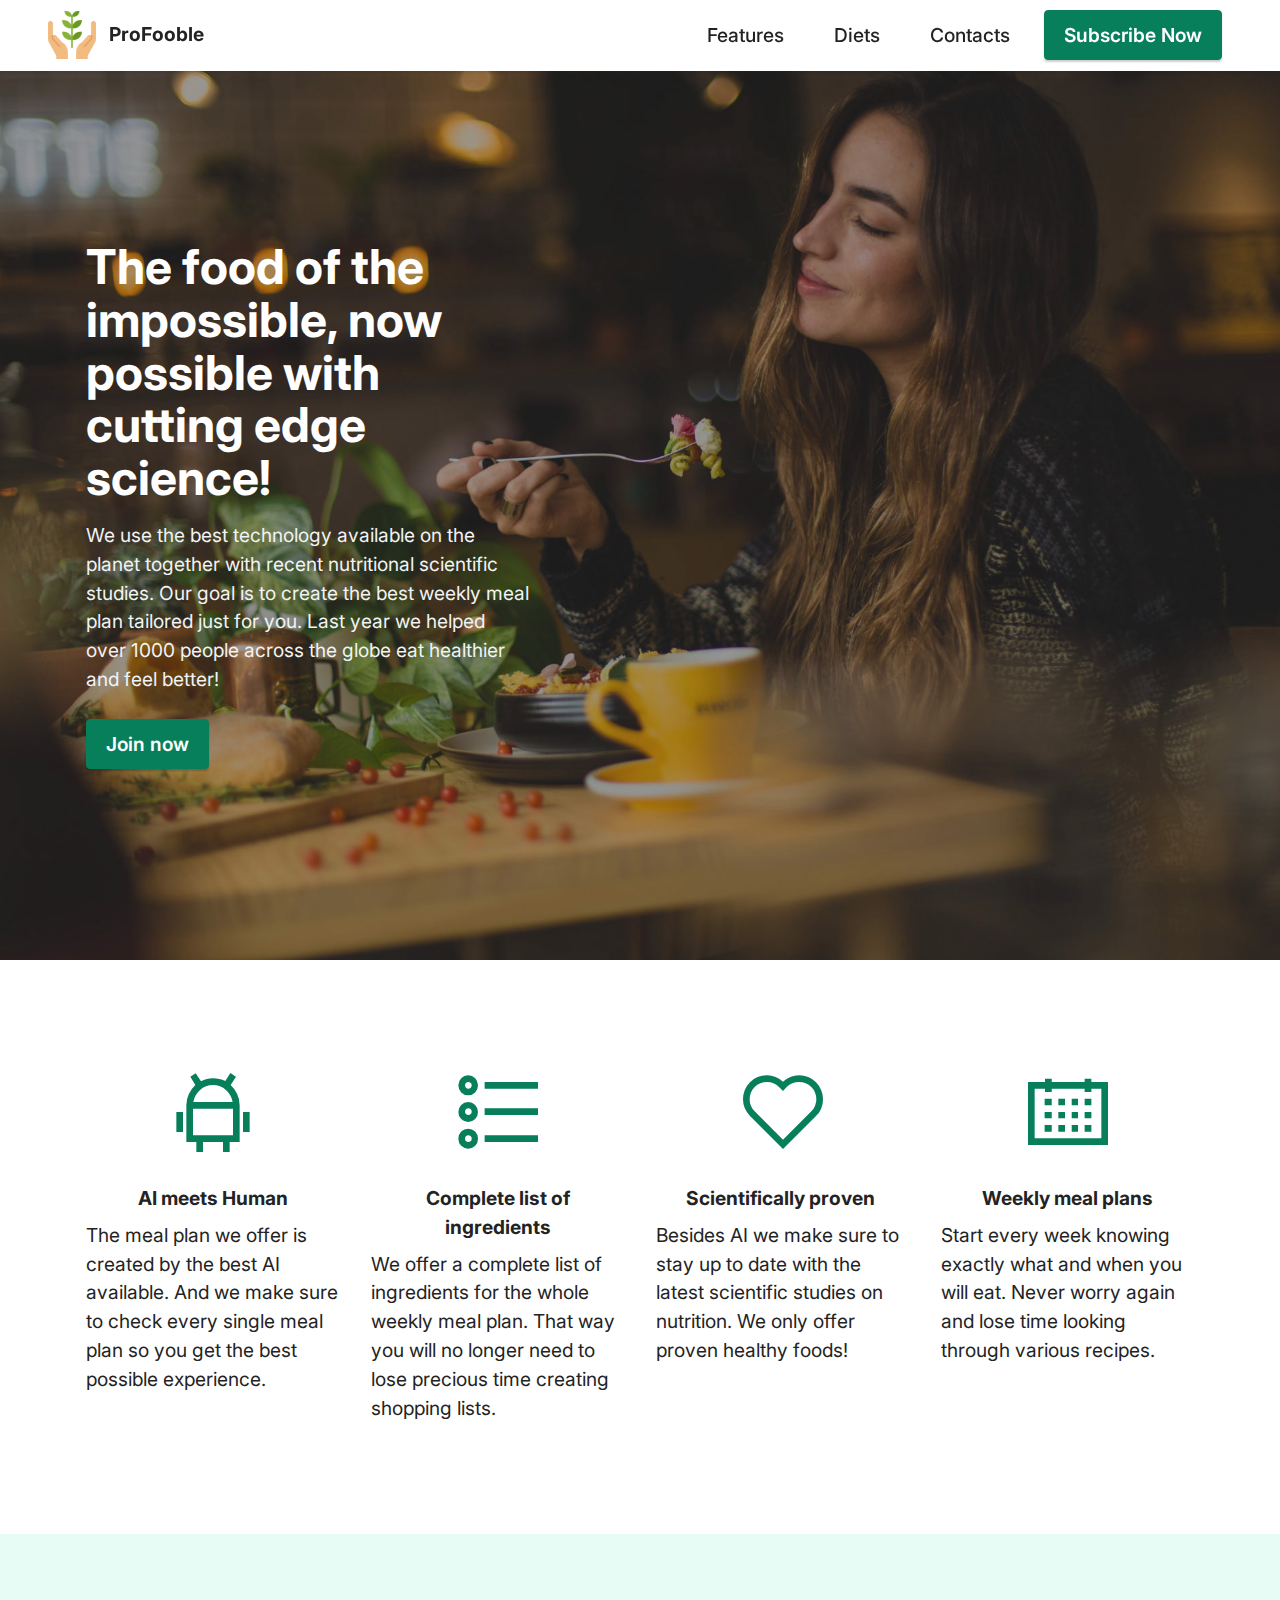
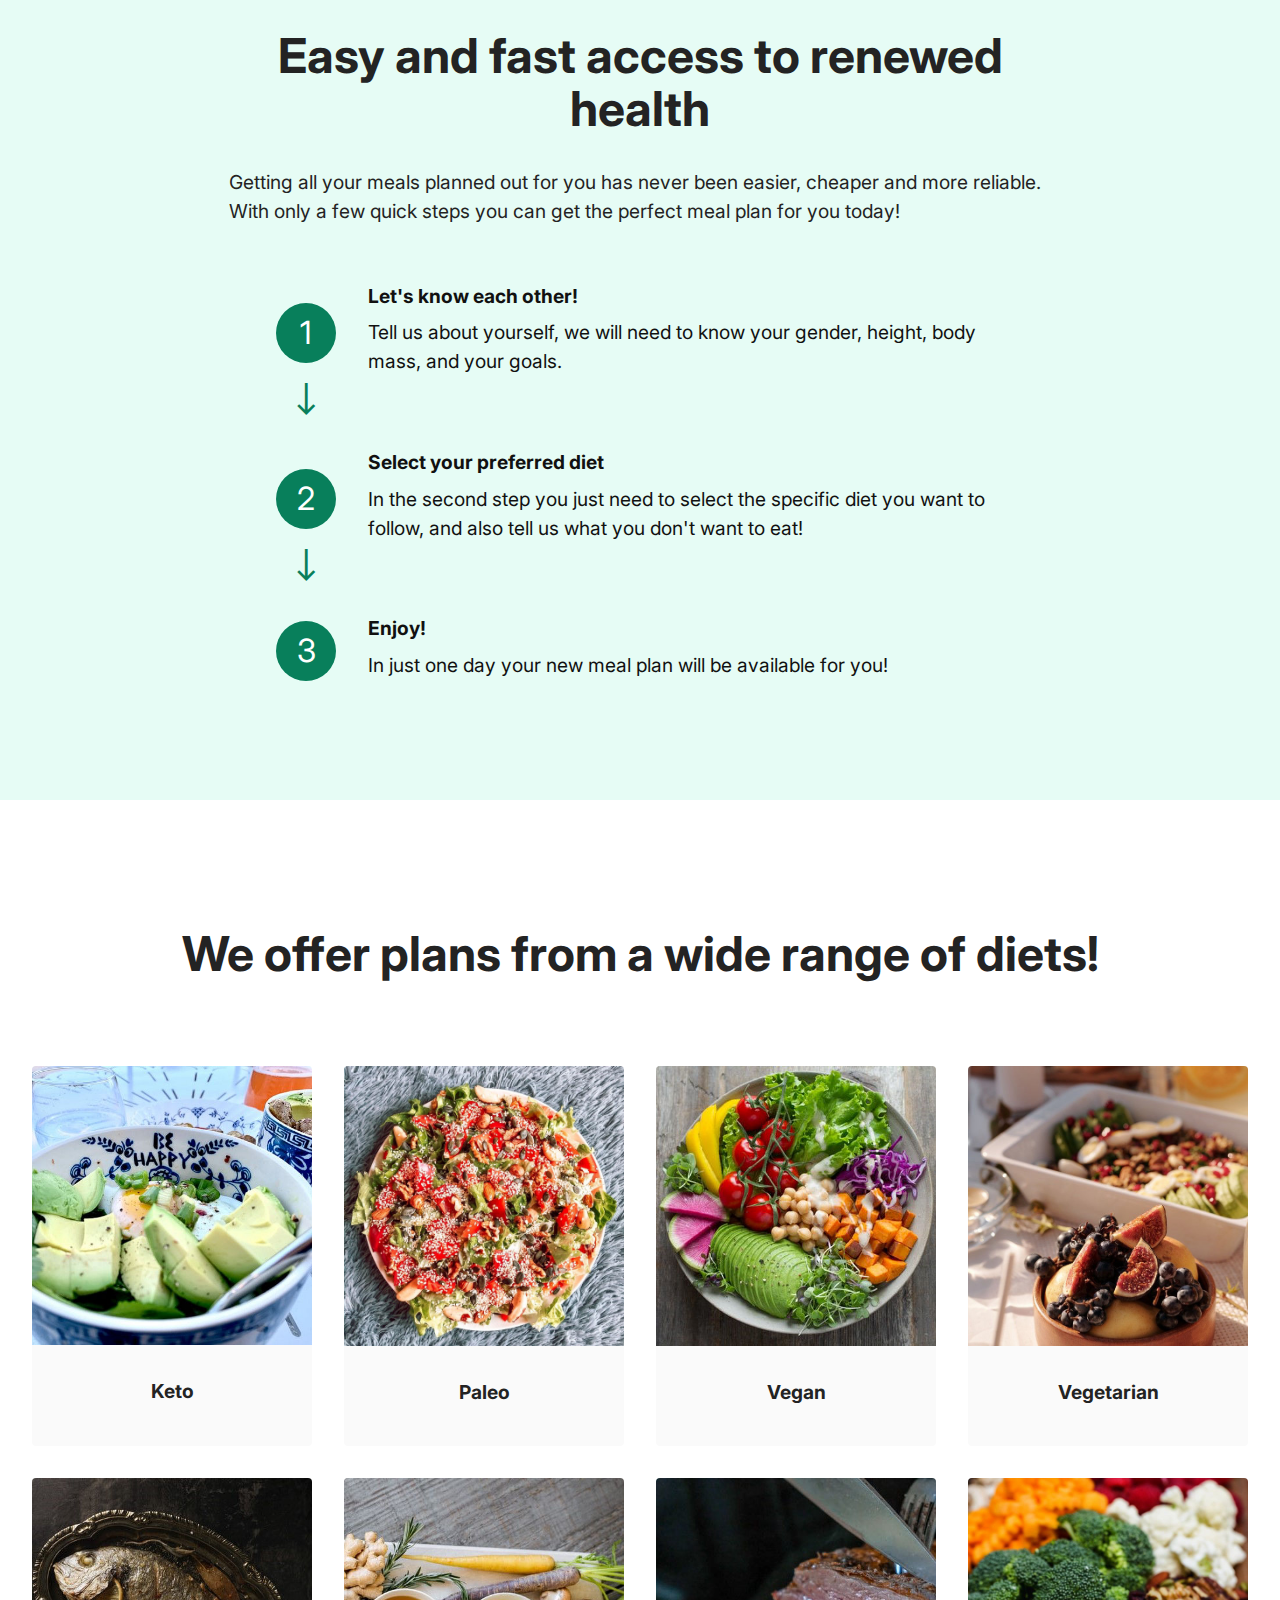
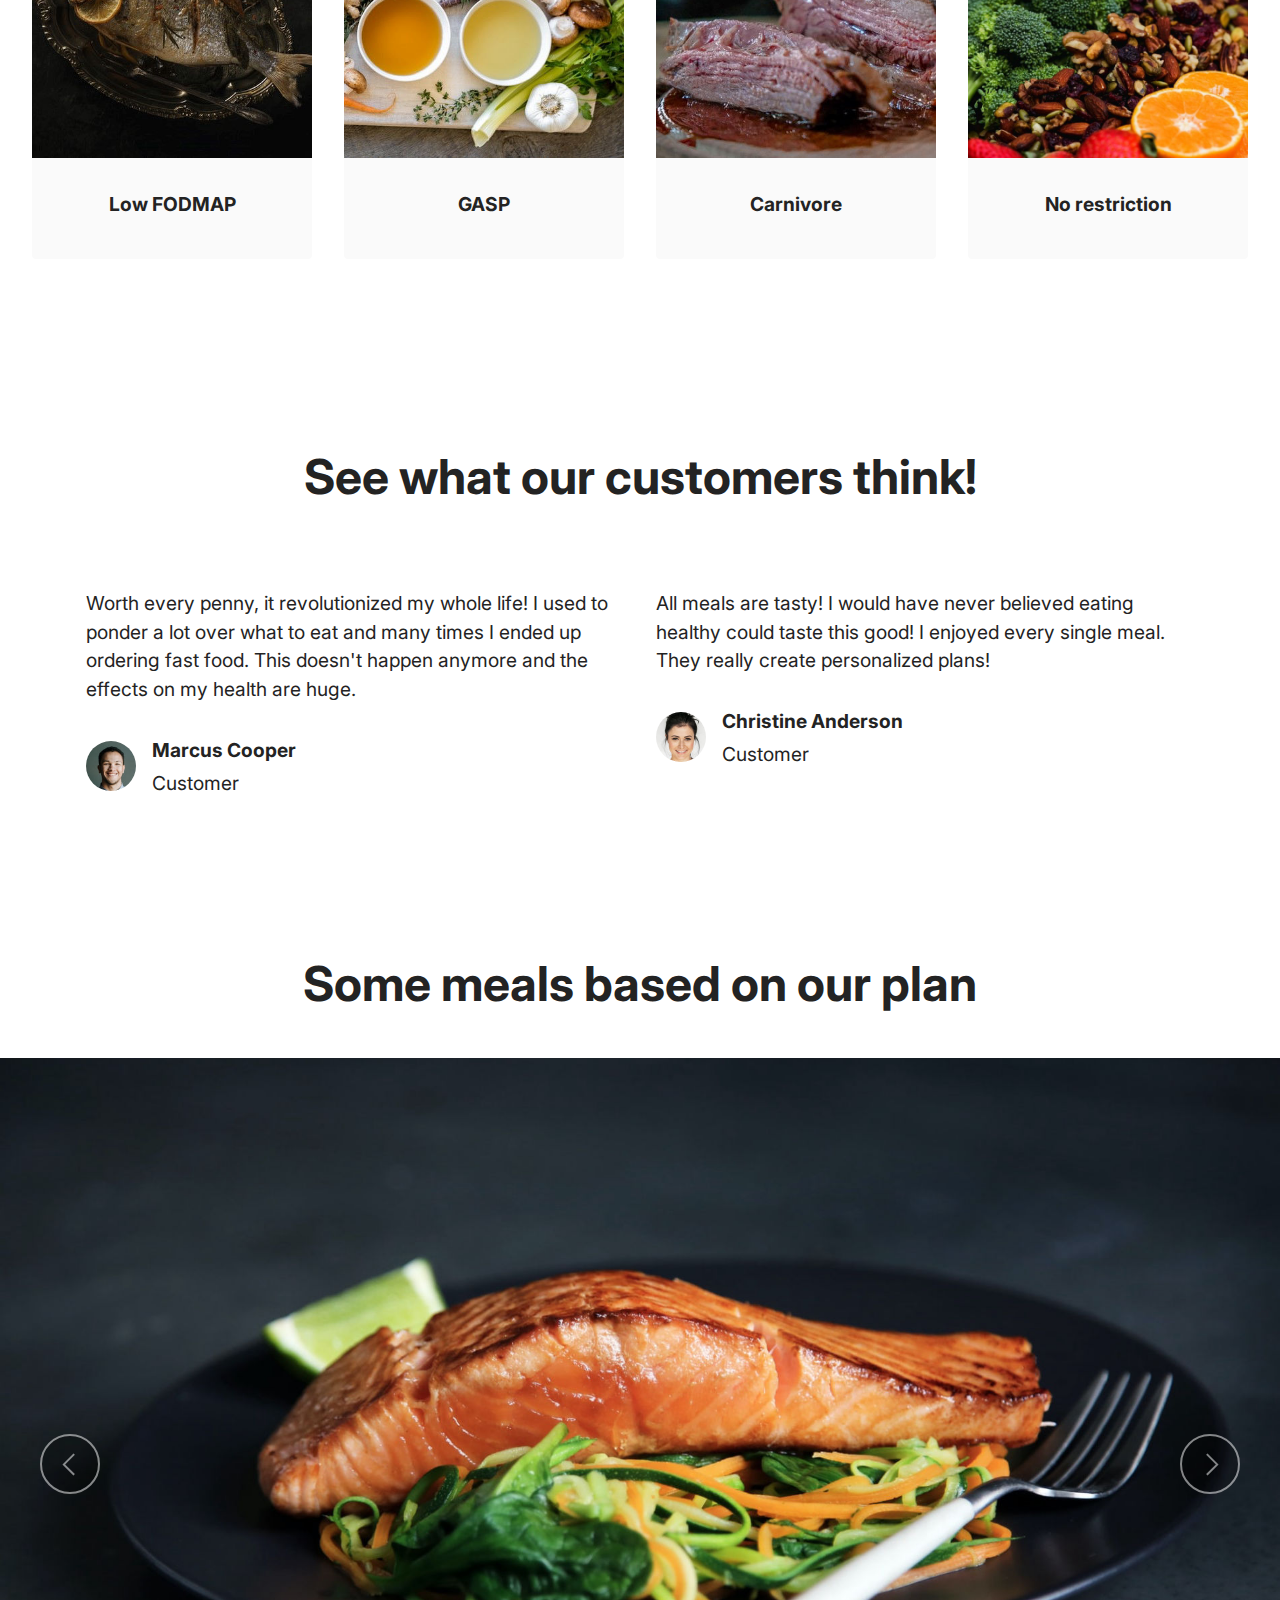
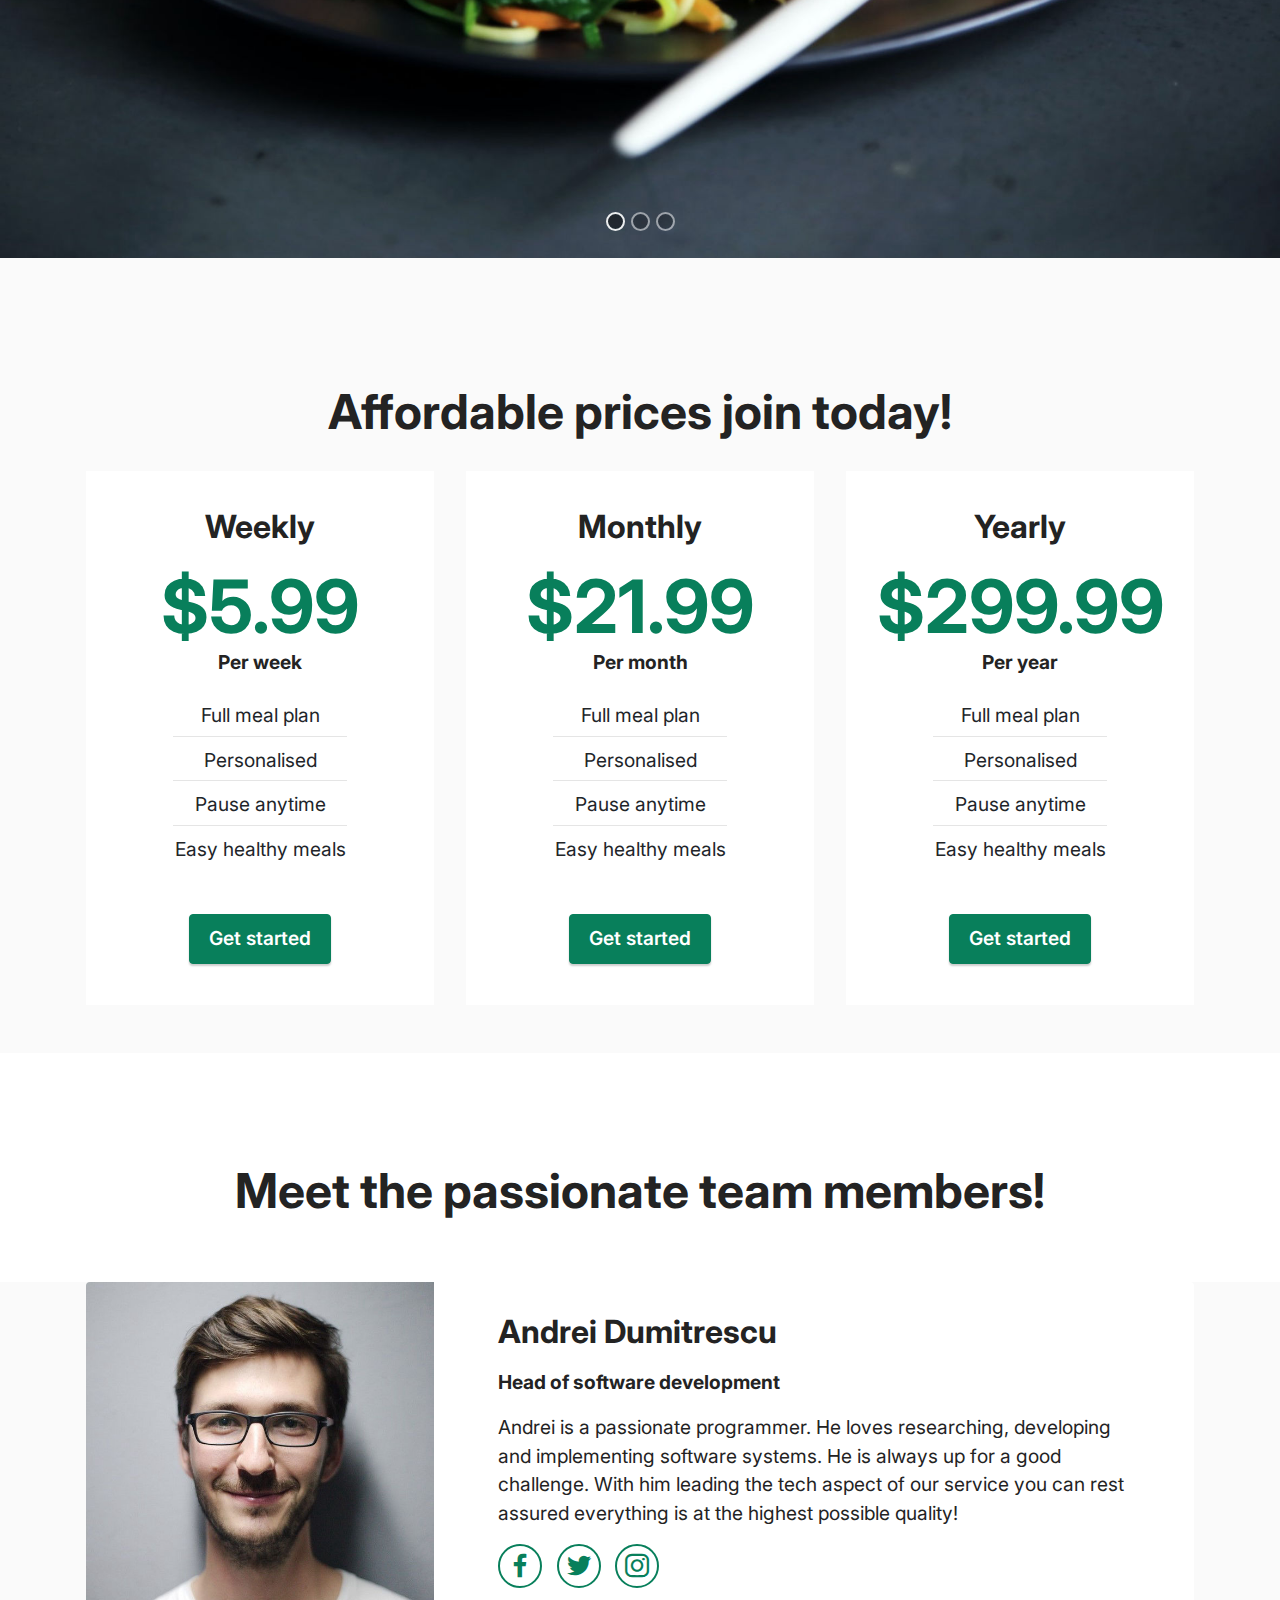
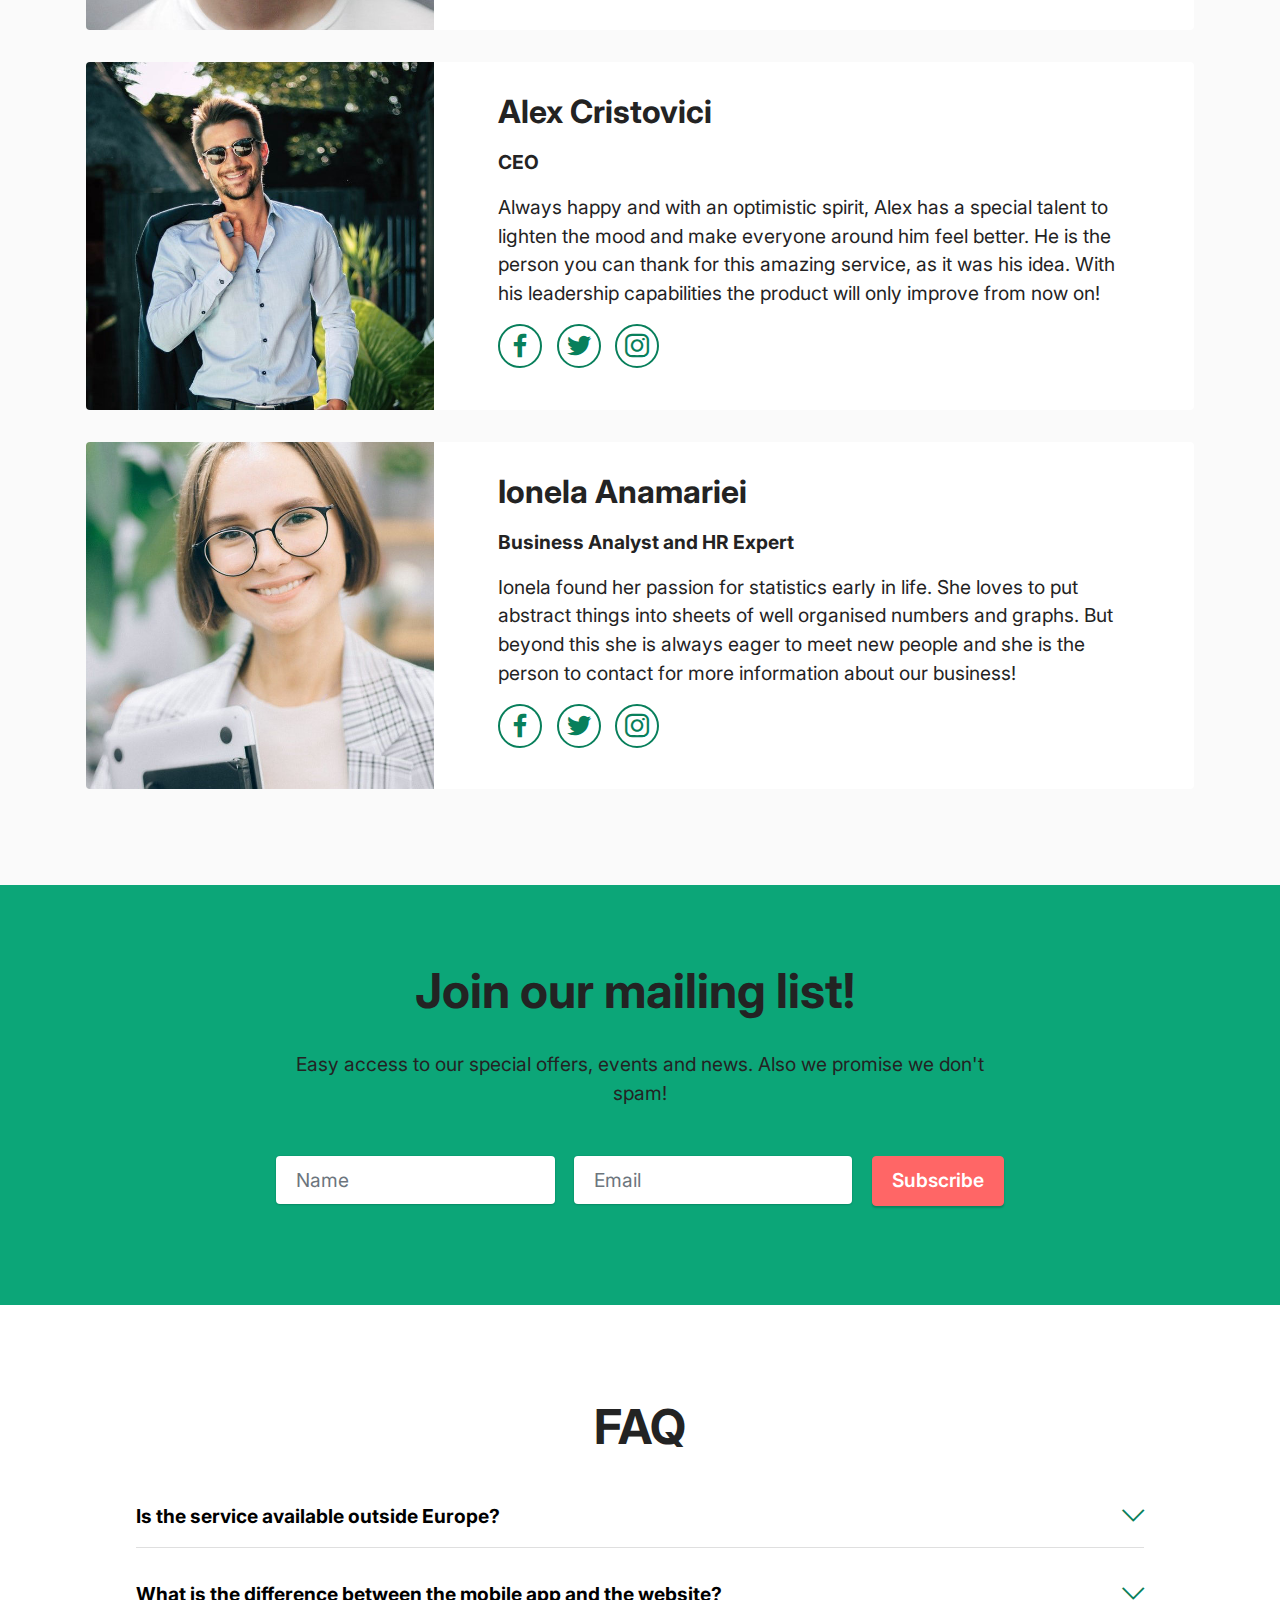
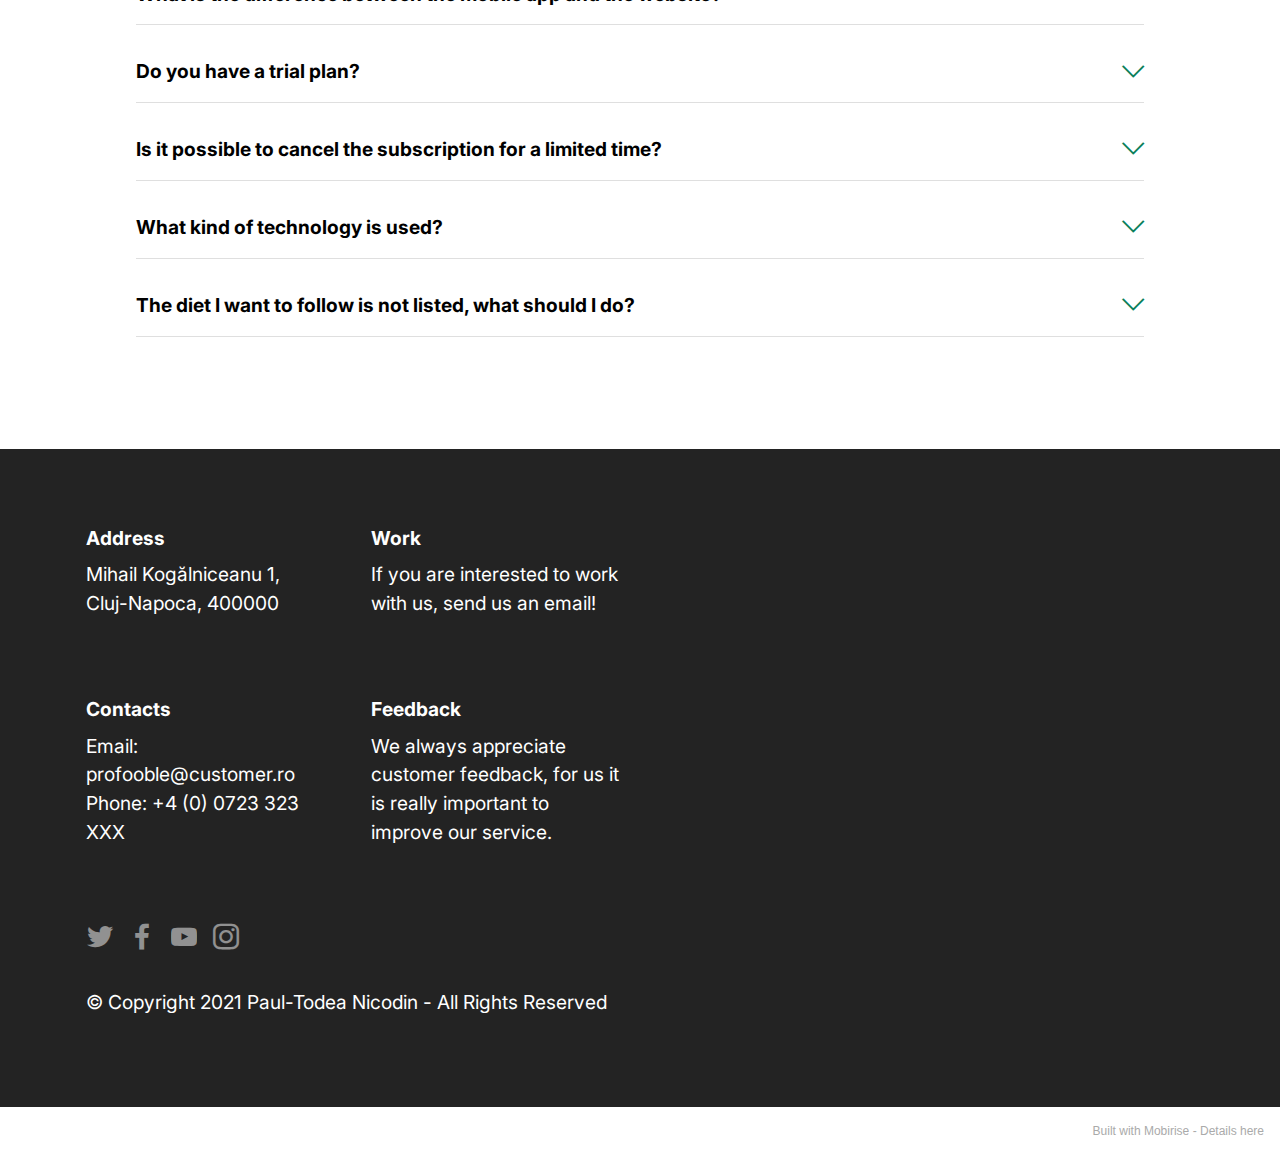
==== commit 755be6a4: "Add files via upload" ====
--- a/index.html
+++ b/index.html
@@ -361,11 +361,11 @@
 
 <section data-bs-version="5.1" class="slider1 cid-sQOYYdSGog" id="slider1-14">
     
-    <div class="carousel slide" id="sQViDxbOeZ" data-interval="5000" data-bs-interval="5000">
+    <div class="carousel slide" id="sQVk9DPmnn" data-interval="5000" data-bs-interval="5000">
         <ol class="carousel-indicators">
-            <li data-slide-to="0" data-bs-slide-to="0" class="active" data-target="#sQViDxbOeZ" data-bs-target="#sQViDxbOeZ"></li>
-            <li data-slide-to="1" data-bs-slide-to="1" data-target="#sQViDxbOeZ" data-bs-target="#sQViDxbOeZ"></li>
-            <li data-slide-to="2" data-bs-slide-to="2" data-target="#sQViDxbOeZ" data-bs-target="#sQViDxbOeZ"></li>
+            <li data-slide-to="0" data-bs-slide-to="0" class="active" data-target="#sQVk9DPmnn" data-bs-target="#sQVk9DPmnn"></li>
+            <li data-slide-to="1" data-bs-slide-to="1" data-target="#sQVk9DPmnn" data-bs-target="#sQVk9DPmnn"></li>
+            <li data-slide-to="2" data-bs-slide-to="2" data-target="#sQVk9DPmnn" data-bs-target="#sQVk9DPmnn"></li>
         </ol>
         <div class="carousel-inner">
             <div class="carousel-item slider-image item active">
@@ -390,11 +390,11 @@
                 </div>
             </div>
         </div>
-        <a class="carousel-control carousel-control-prev" role="button" data-slide="prev" data-bs-slide="prev" href="#sQViDxbOeZ">
+        <a class="carousel-control carousel-control-prev" role="button" data-slide="prev" data-bs-slide="prev" href="#sQVk9DPmnn">
             <span class="mobi-mbri mobi-mbri-arrow-prev" aria-hidden="true"></span>
             <span class="sr-only visually-hidden">Previous</span>
         </a>
-        <a class="carousel-control carousel-control-next" role="button" data-slide="next" data-bs-slide="next" href="#sQViDxbOeZ">
+        <a class="carousel-control carousel-control-next" role="button" data-slide="next" data-bs-slide="next" href="#sQVk9DPmnn">
             <span class="mobi-mbri mobi-mbri-arrow-next" aria-hidden="true"></span>
             <span class="sr-only visually-hidden">Next</span>
         </a>
@@ -638,7 +638,7 @@
     <div class="container">
         <div class="row justify-content-center">
             <div class="col-lg-8 mx-auto mbr-form" data-form-type="formoid">
-                <form action="https://mobirise.eu/" method="POST" class="mbr-form form-with-styler" data-form-title="Form Name"><input type="hidden" name="email" data-form-email="true" value="Iiw8ZWfb0NbDcD9zSCpG3DOuSxhL7zty0WANCh9hRCt7A0+CcOTG1zeaR3QxDFW9o8N/17uGuHhgzuTdxRCzDFMMYFfB1ev5Rlqb9sntg9s6vqnAflkOBvxJ6UkHb2j5">
+                <form action="https://mobirise.eu/" method="POST" class="mbr-form form-with-styler" data-form-title="Form Name"><input type="hidden" name="email" data-form-email="true" value="qxPQ3mL9aRjmPJvZ6+BcpFMzBFpCJpuUiIL66GPt0+t+JgymBoVTv1yT2VtmBTsaQcy7XPoLbSeaEB07klD3340CzSI9pI+VEfE6ccuPfZxOb4Gk1UUNvGIqtkY8XnSb">
                     <div class="row">
                         <div hidden="hidden" data-form-alert="" class="alert alert-success col-12">Thanks for joining our newsletter!</div>
                         <div hidden="hidden" data-form-alert-danger="" class="alert alert-danger col-12">Oops...! some
@@ -800,22 +800,22 @@
             <div class="col-md-6">
                 <div class="social-list align-left">
                     <div class="soc-item">
-                        <a href="https://twitter.com/mobirise" target="_blank">
+                        <a href="https://twitter.com" target="_blank">
                             <span class="mbr-iconfont mbr-iconfont-social socicon-twitter socicon" style="font-size: 26px;"></span>
                         </a>
                     </div>
                     <div class="soc-item">
-                        <a href="https://www.facebook.com/pages/Mobirise/1616226671953247" target="_blank">
+                        <a href="https://www.facebook.com" target="_blank">
                             <span class="mbr-iconfont mbr-iconfont-social socicon-facebook socicon" style="font-size: 26px;"></span>
                         </a>
                     </div>
                     <div class="soc-item">
-                        <a href="https://www.youtube.com/c/mobirise" target="_blank">
+                        <a href="https://www.youtube.com" target="_blank">
                             <span class="mbr-iconfont mbr-iconfont-social socicon-youtube socicon" style="font-size: 26px;"></span>
                         </a>
                     </div>
                     <div class="soc-item">
-                        <a href="https://instagram.com/mobirise" target="_blank">
+                        <a href="https://instagram.com" target="_blank">
                             <span class="mbr-iconfont mbr-iconfont-social socicon-instagram socicon" style="font-size: 26px;"></span>
                         </a>
                     </div>
@@ -837,7 +837,7 @@
             </div>
         </div>
     </div>
-</section><section style="background-color: #fff; font-family: -apple-system, BlinkMacSystemFont, 'Segoe UI', 'Roboto', 'Helvetica Neue', Arial, sans-serif; color:#aaa; font-size:12px; padding: 0; align-items: center; display: flex;"><a href="https://mobirise.site/k" style="flex: 1 1; height: 3rem; padding-left: 1rem;"></a><p style="flex: 0 0 auto; margin:0; padding-right:1rem;">Made with Mobirise - <a href="https://mobirise.site/l" style="color:#aaa;">Visit site</a></p></section><script src="assets/bootstrap/js/bootstrap.bundle.min.js"></script>  <script src="assets/smoothscroll/smooth-scroll.js"></script>  <script src="assets/ytplayer/index.js"></script>  <script src="assets/dropdown/js/navbar-dropdown.js"></script>  <script src="assets/mbr-switch-arrow/mbr-switch-arrow.js"></script>  <script src="assets/theme/js/script.js"></script>  <script src="assets/formoid/formoid.min.js"></script>  
+</section><section style="background-color: #fff; font-family: -apple-system, BlinkMacSystemFont, 'Segoe UI', 'Roboto', 'Helvetica Neue', Arial, sans-serif; color:#aaa; font-size:12px; padding: 0; align-items: center; display: flex;"><a href="https://mobirise.site/q" style="flex: 1 1; height: 3rem; padding-left: 1rem;"></a><p style="flex: 0 0 auto; margin:0; padding-right:1rem;">Built with Mobirise - <a href="https://mobirise.site/l" style="color:#aaa;">Details here</a></p></section><script src="assets/bootstrap/js/bootstrap.bundle.min.js"></script>  <script src="assets/smoothscroll/smooth-scroll.js"></script>  <script src="assets/ytplayer/index.js"></script>  <script src="assets/dropdown/js/navbar-dropdown.js"></script>  <script src="assets/mbr-switch-arrow/mbr-switch-arrow.js"></script>  <script src="assets/theme/js/script.js"></script>  <script src="assets/formoid/formoid.min.js"></script>  
   
   
 </body>
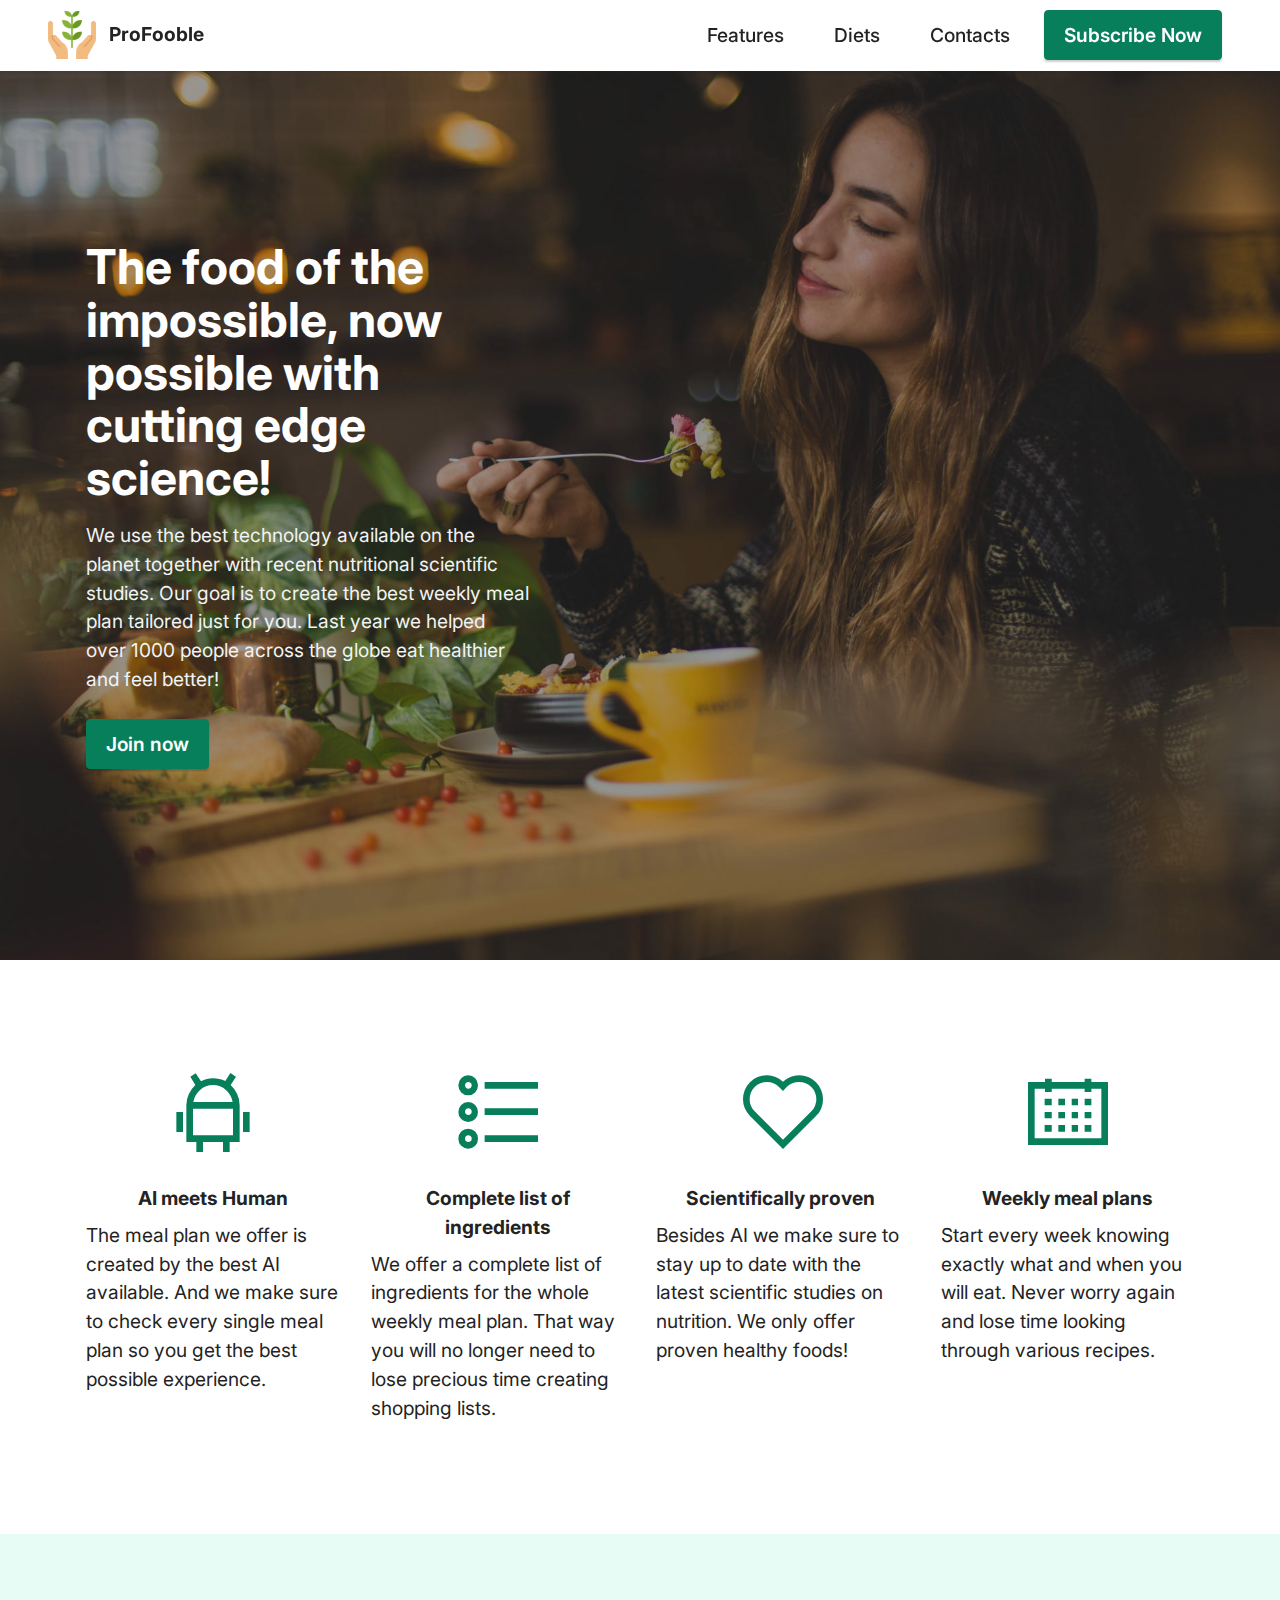
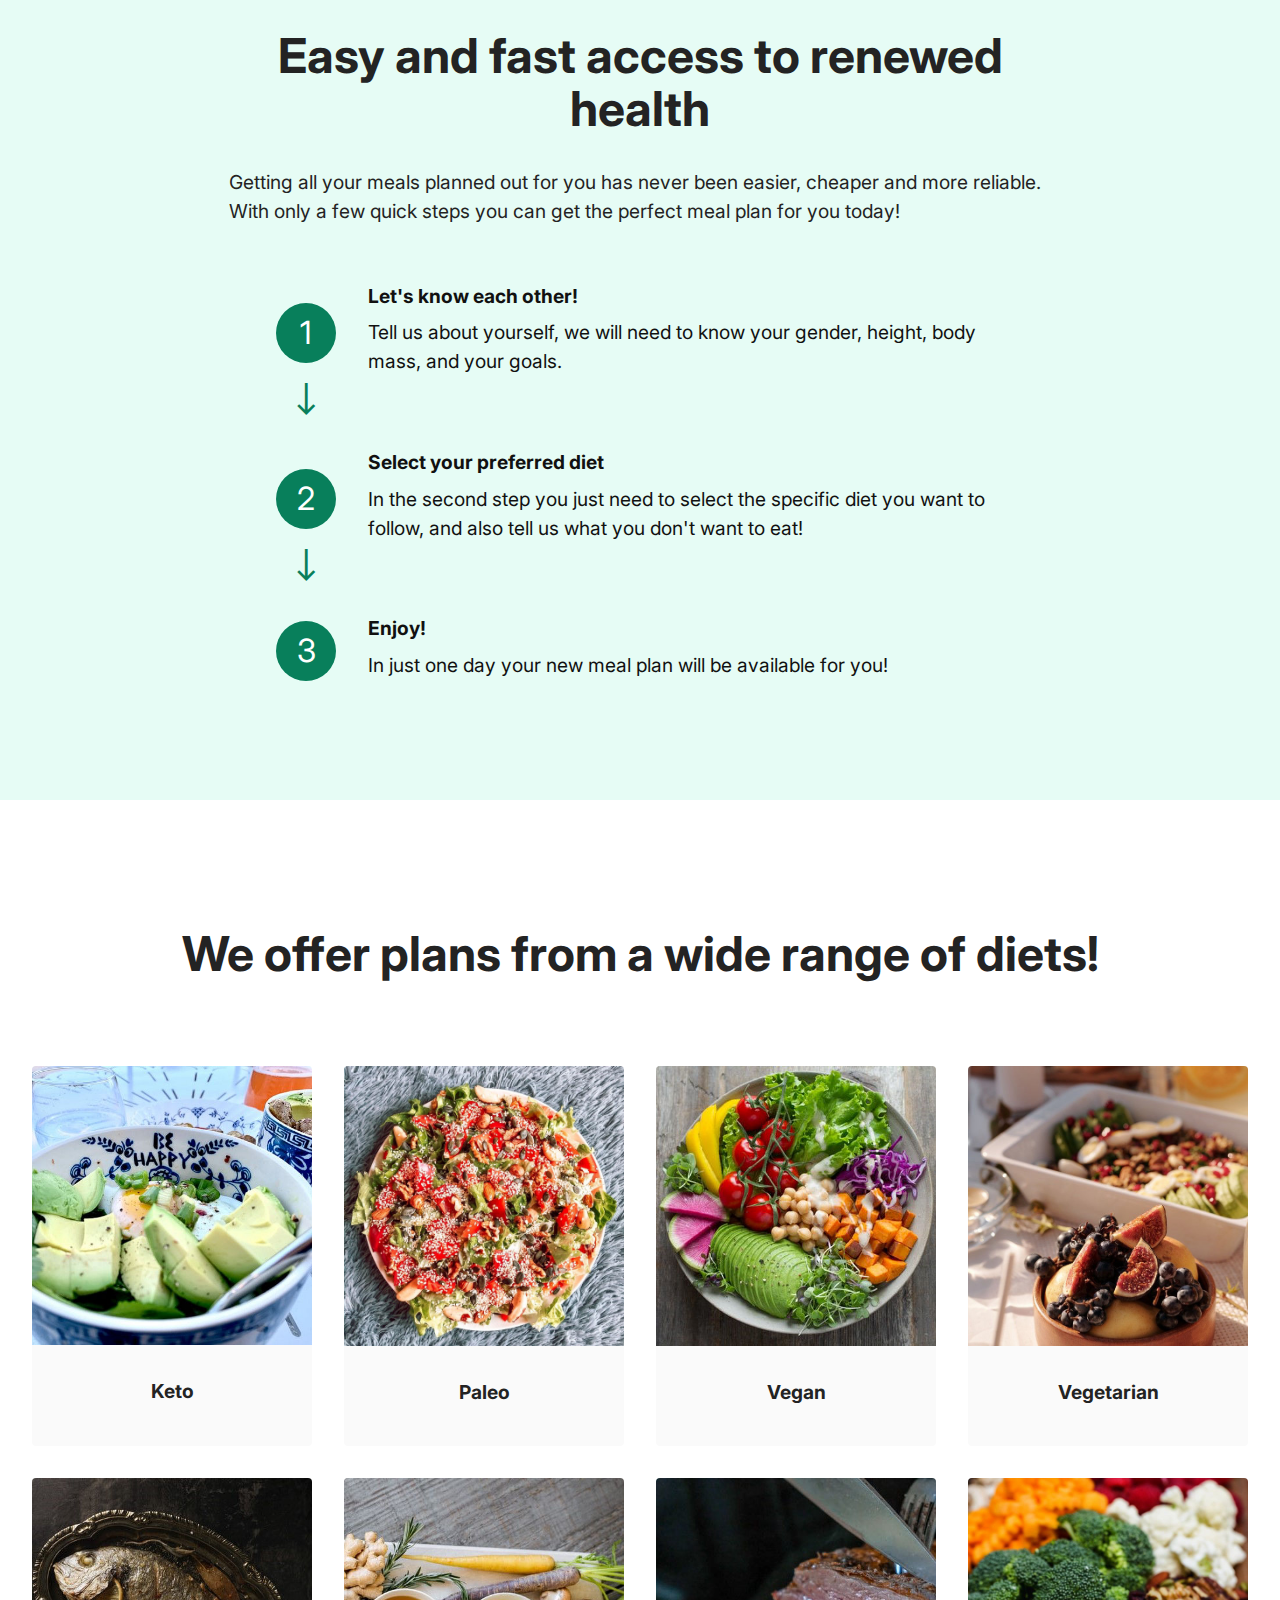
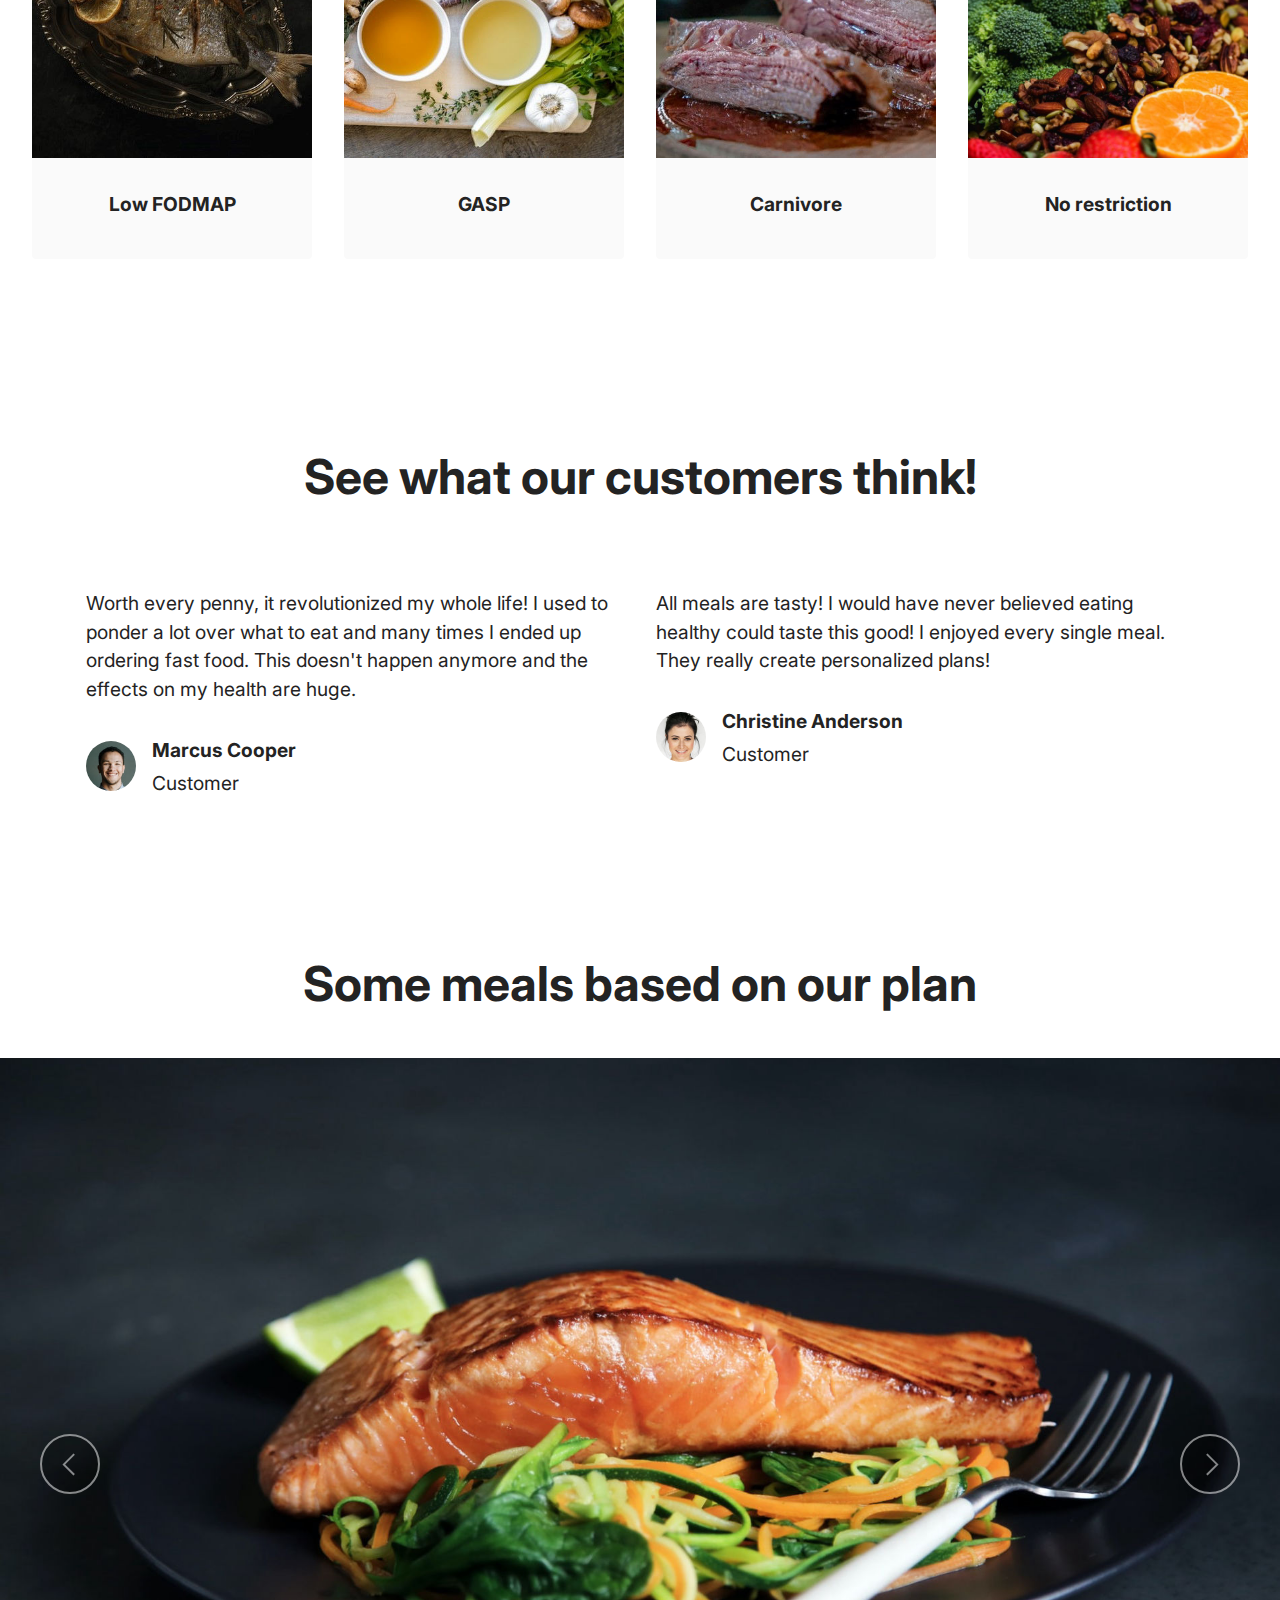
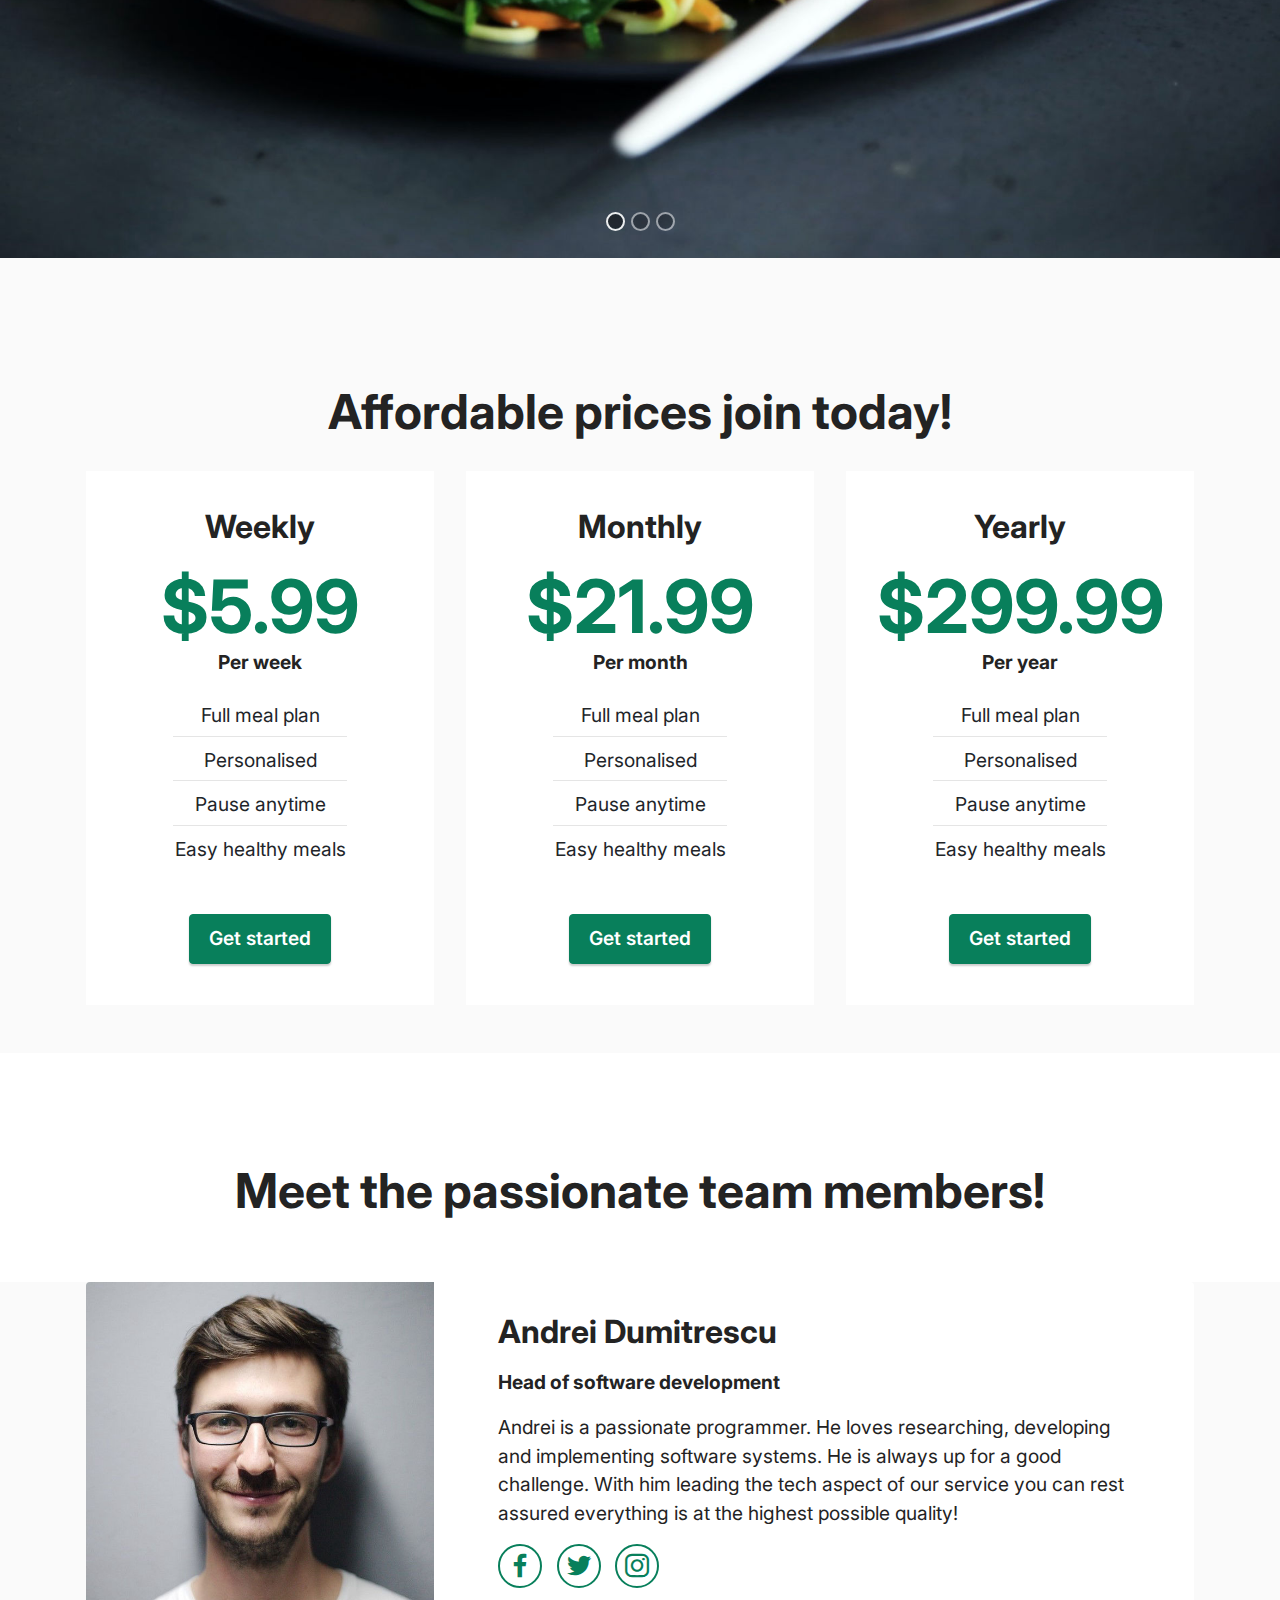
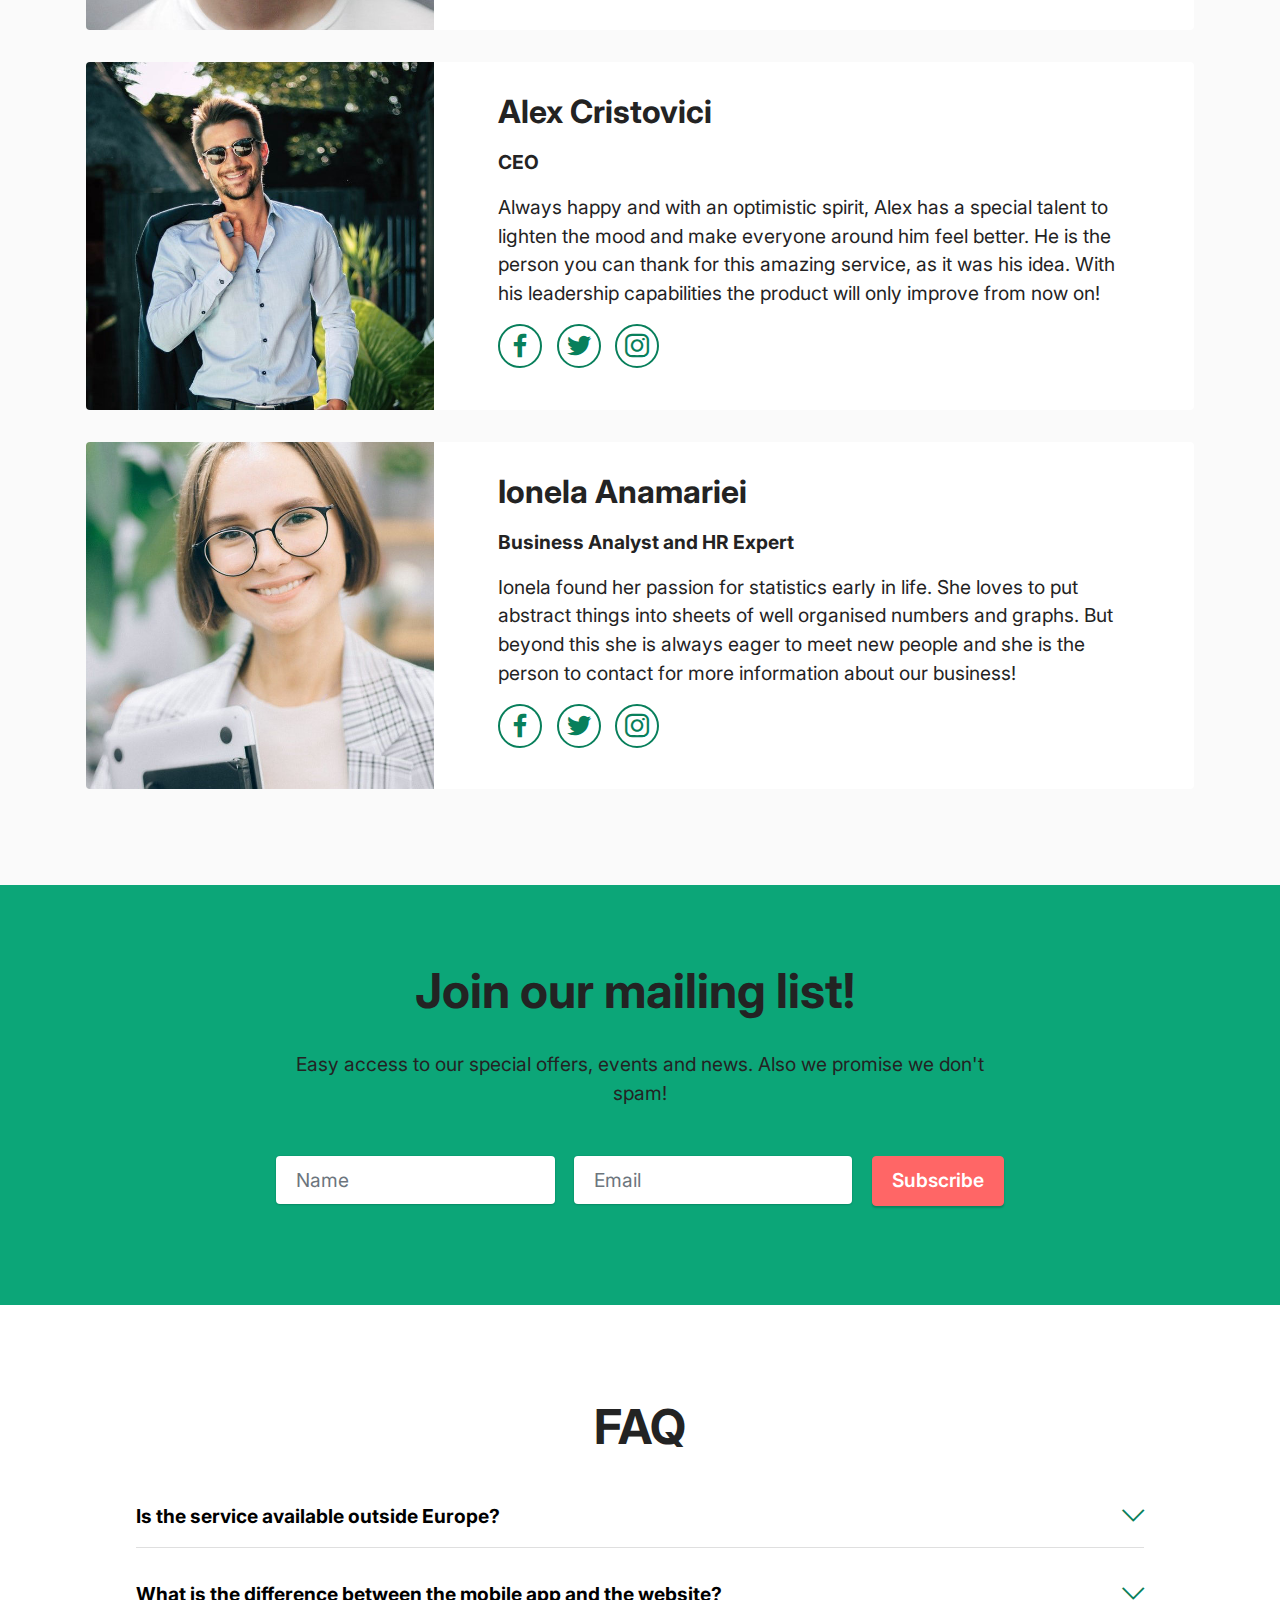
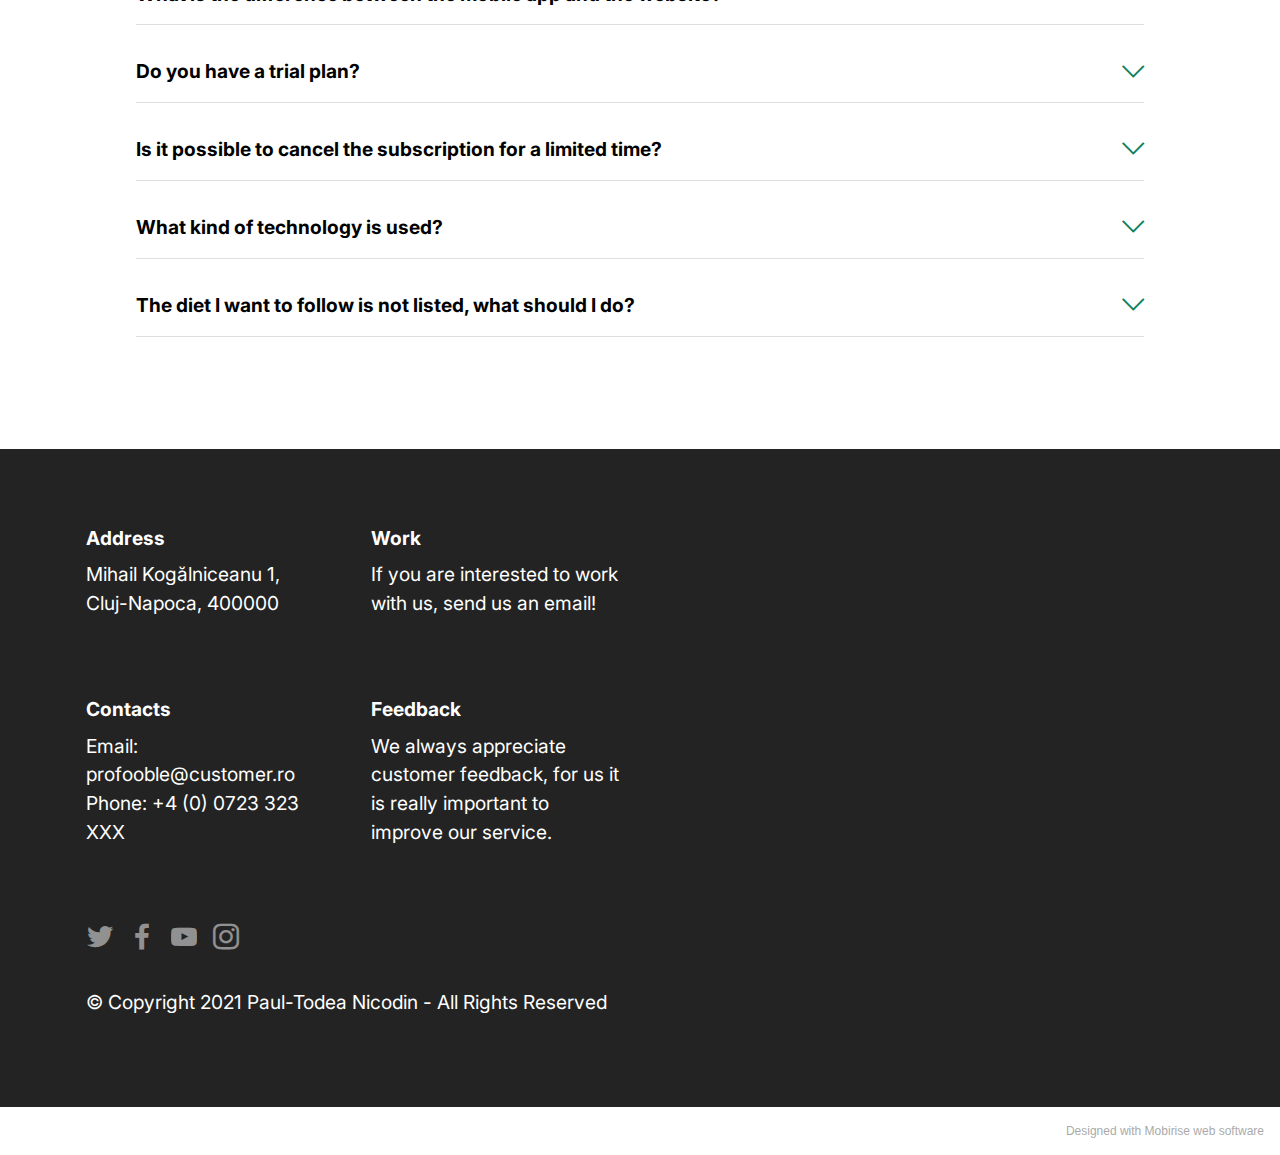
==== commit f71aeaa2: "Add files via upload" ====
--- a/index.html
+++ b/index.html
@@ -361,11 +361,11 @@
 
 <section data-bs-version="5.1" class="slider1 cid-sQOYYdSGog" id="slider1-14">
     
-    <div class="carousel slide" id="sQVk9DPmnn" data-interval="5000" data-bs-interval="5000">
+    <div class="carousel slide" id="sQVlgOa0Hy" data-interval="5000" data-bs-interval="5000">
         <ol class="carousel-indicators">
-            <li data-slide-to="0" data-bs-slide-to="0" class="active" data-target="#sQVk9DPmnn" data-bs-target="#sQVk9DPmnn"></li>
-            <li data-slide-to="1" data-bs-slide-to="1" data-target="#sQVk9DPmnn" data-bs-target="#sQVk9DPmnn"></li>
-            <li data-slide-to="2" data-bs-slide-to="2" data-target="#sQVk9DPmnn" data-bs-target="#sQVk9DPmnn"></li>
+            <li data-slide-to="0" data-bs-slide-to="0" class="active" data-target="#sQVlgOa0Hy" data-bs-target="#sQVlgOa0Hy"></li>
+            <li data-slide-to="1" data-bs-slide-to="1" data-target="#sQVlgOa0Hy" data-bs-target="#sQVlgOa0Hy"></li>
+            <li data-slide-to="2" data-bs-slide-to="2" data-target="#sQVlgOa0Hy" data-bs-target="#sQVlgOa0Hy"></li>
         </ol>
         <div class="carousel-inner">
             <div class="carousel-item slider-image item active">
@@ -390,11 +390,11 @@
                 </div>
             </div>
         </div>
-        <a class="carousel-control carousel-control-prev" role="button" data-slide="prev" data-bs-slide="prev" href="#sQVk9DPmnn">
+        <a class="carousel-control carousel-control-prev" role="button" data-slide="prev" data-bs-slide="prev" href="#sQVlgOa0Hy">
             <span class="mobi-mbri mobi-mbri-arrow-prev" aria-hidden="true"></span>
             <span class="sr-only visually-hidden">Previous</span>
         </a>
-        <a class="carousel-control carousel-control-next" role="button" data-slide="next" data-bs-slide="next" href="#sQVk9DPmnn">
+        <a class="carousel-control carousel-control-next" role="button" data-slide="next" data-bs-slide="next" href="#sQVlgOa0Hy">
             <span class="mobi-mbri mobi-mbri-arrow-next" aria-hidden="true"></span>
             <span class="sr-only visually-hidden">Next</span>
         </a>
@@ -638,7 +638,7 @@
     <div class="container">
         <div class="row justify-content-center">
             <div class="col-lg-8 mx-auto mbr-form" data-form-type="formoid">
-                <form action="https://mobirise.eu/" method="POST" class="mbr-form form-with-styler" data-form-title="Form Name"><input type="hidden" name="email" data-form-email="true" value="qxPQ3mL9aRjmPJvZ6+BcpFMzBFpCJpuUiIL66GPt0+t+JgymBoVTv1yT2VtmBTsaQcy7XPoLbSeaEB07klD3340CzSI9pI+VEfE6ccuPfZxOb4Gk1UUNvGIqtkY8XnSb">
+                <form action="https://mobirise.eu/" method="POST" class="mbr-form form-with-styler" data-form-title="Form Name"><input type="hidden" name="email" data-form-email="true" value="Ki44qeGloiCCUMH/yFeU6HjTnerUtY8HVyx+VXq4T4vWFL04FMyOCzGgNEY1Q6k0g9mviWAxN3ST6AJ12pd9z6fDT7C+Ywu0J3YlUgeZyj5bzWQWOc6JK7fHPlQcF3jt">
                     <div class="row">
                         <div hidden="hidden" data-form-alert="" class="alert alert-success col-12">Thanks for joining our newsletter!</div>
                         <div hidden="hidden" data-form-alert-danger="" class="alert alert-danger col-12">Oops...! some
@@ -837,7 +837,7 @@
             </div>
         </div>
     </div>
-</section><section style="background-color: #fff; font-family: -apple-system, BlinkMacSystemFont, 'Segoe UI', 'Roboto', 'Helvetica Neue', Arial, sans-serif; color:#aaa; font-size:12px; padding: 0; align-items: center; display: flex;"><a href="https://mobirise.site/q" style="flex: 1 1; height: 3rem; padding-left: 1rem;"></a><p style="flex: 0 0 auto; margin:0; padding-right:1rem;">Built with Mobirise - <a href="https://mobirise.site/l" style="color:#aaa;">Details here</a></p></section><script src="assets/bootstrap/js/bootstrap.bundle.min.js"></script>  <script src="assets/smoothscroll/smooth-scroll.js"></script>  <script src="assets/ytplayer/index.js"></script>  <script src="assets/dropdown/js/navbar-dropdown.js"></script>  <script src="assets/mbr-switch-arrow/mbr-switch-arrow.js"></script>  <script src="assets/theme/js/script.js"></script>  <script src="assets/formoid/formoid.min.js"></script>  
+</section><section style="background-color: #fff; font-family: -apple-system, BlinkMacSystemFont, 'Segoe UI', 'Roboto', 'Helvetica Neue', Arial, sans-serif; color:#aaa; font-size:12px; padding: 0; align-items: center; display: flex;"><a href="https://mobirise.site/n" style="flex: 1 1; height: 3rem; padding-left: 1rem;"></a><p style="flex: 0 0 auto; margin:0; padding-right:1rem;">Designed with Mobirise <a href="https://mobirise.site/j" style="color:#aaa;">web</a> software</p></section><script src="assets/bootstrap/js/bootstrap.bundle.min.js"></script>  <script src="assets/smoothscroll/smooth-scroll.js"></script>  <script src="assets/ytplayer/index.js"></script>  <script src="assets/dropdown/js/navbar-dropdown.js"></script>  <script src="assets/mbr-switch-arrow/mbr-switch-arrow.js"></script>  <script src="assets/theme/js/script.js"></script>  <script src="assets/formoid/formoid.min.js"></script>  
   
   
 </body>
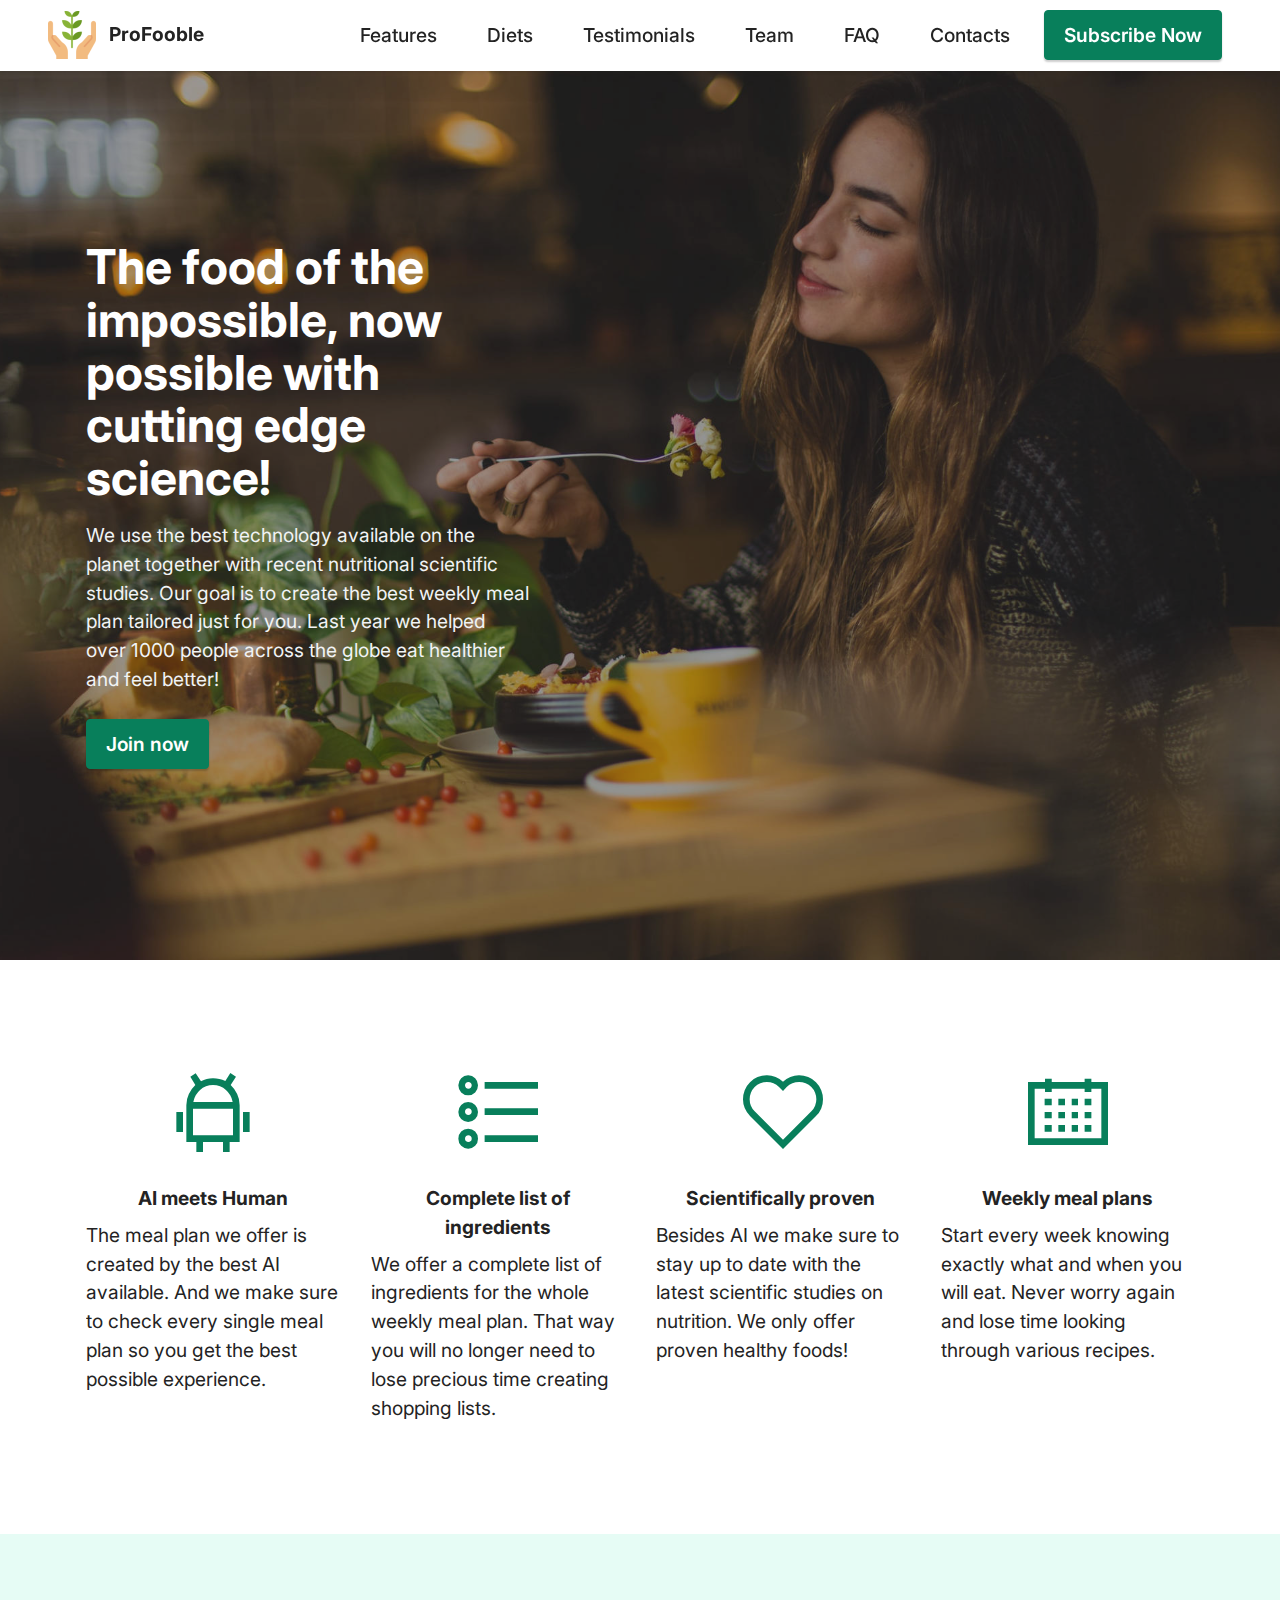
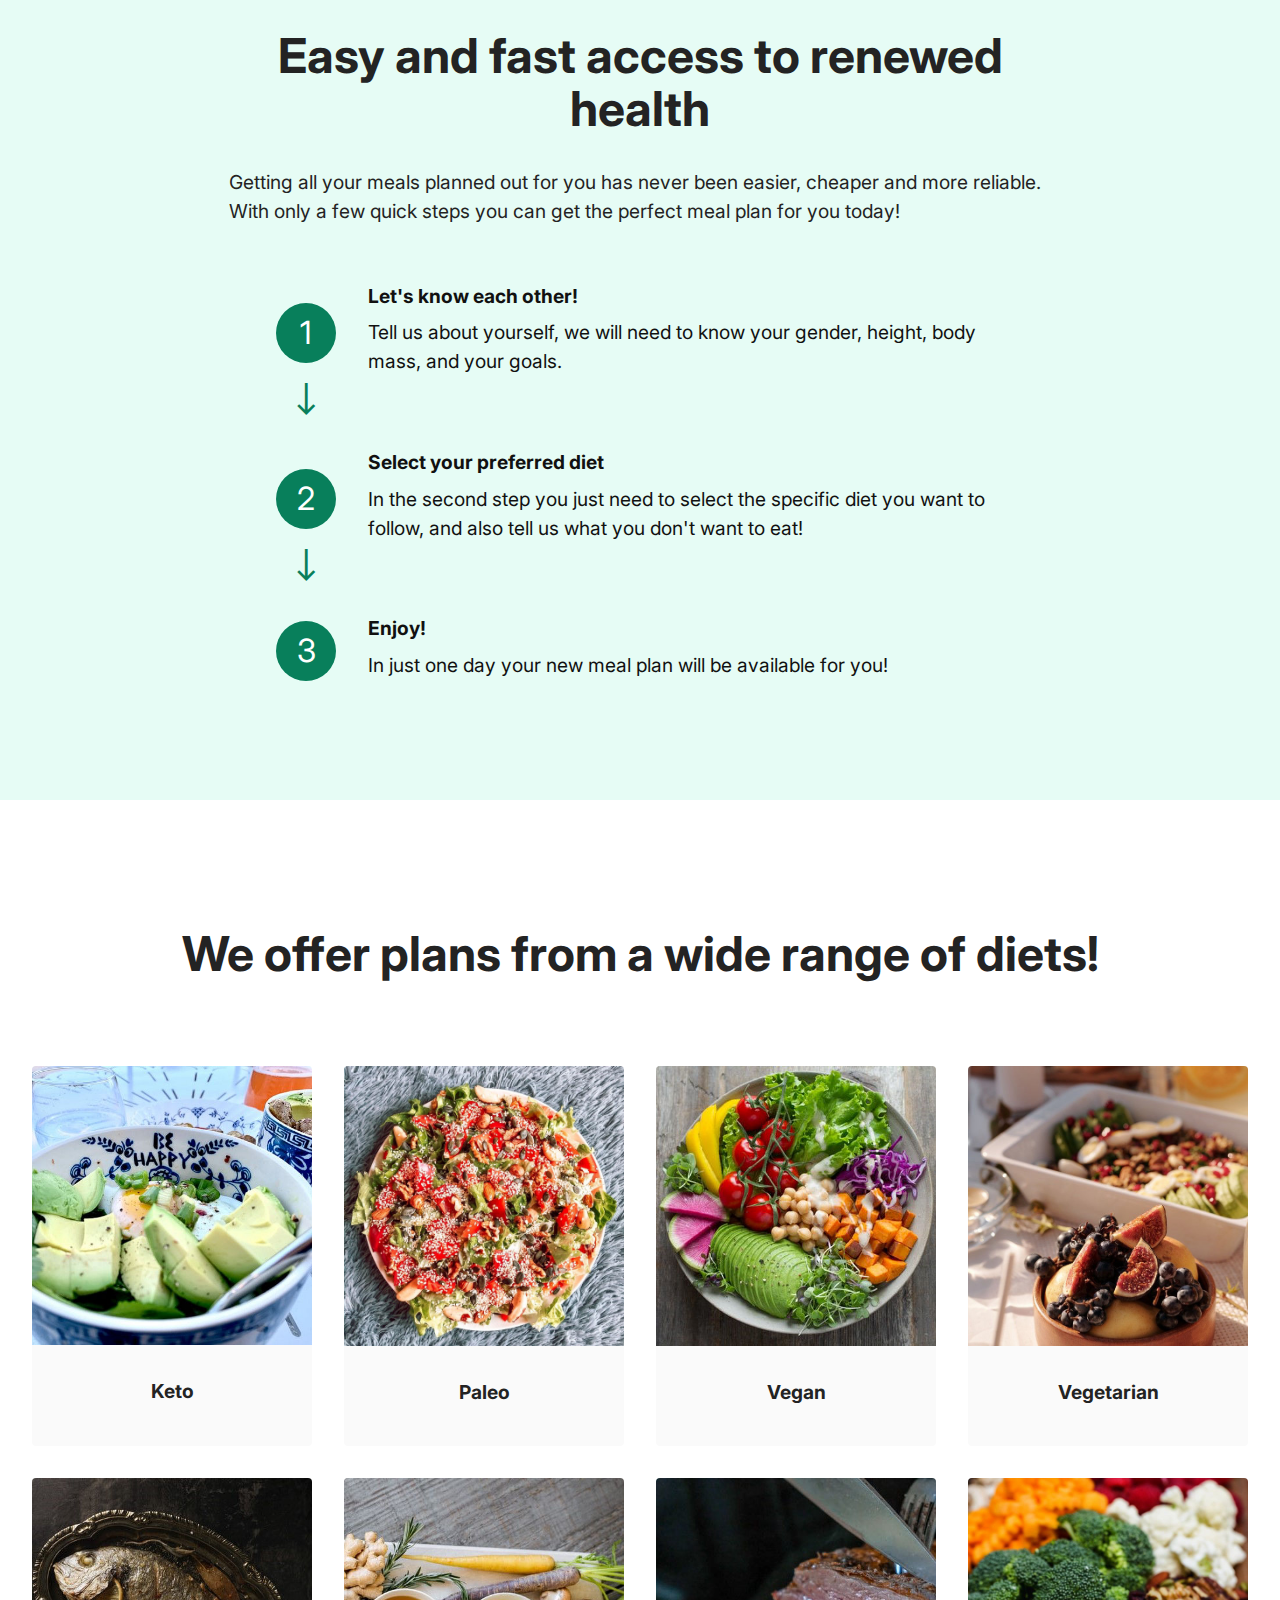
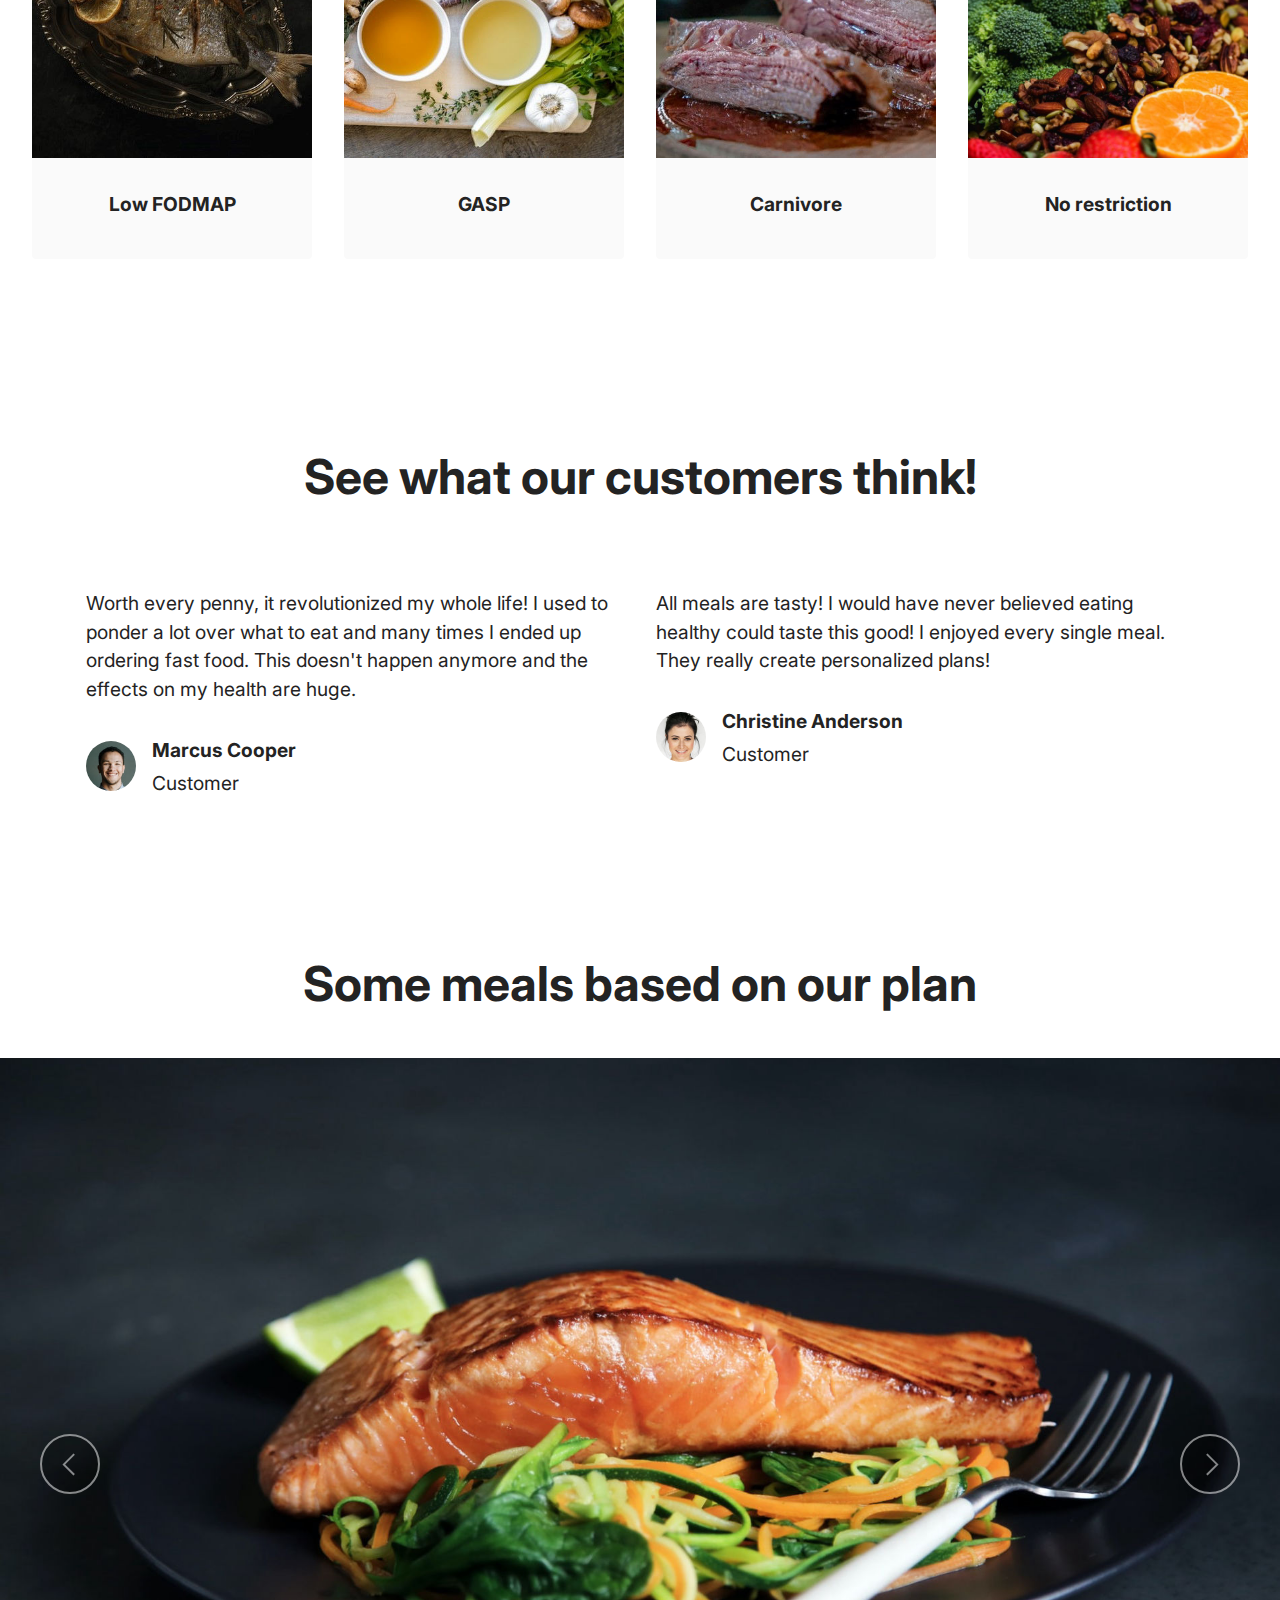
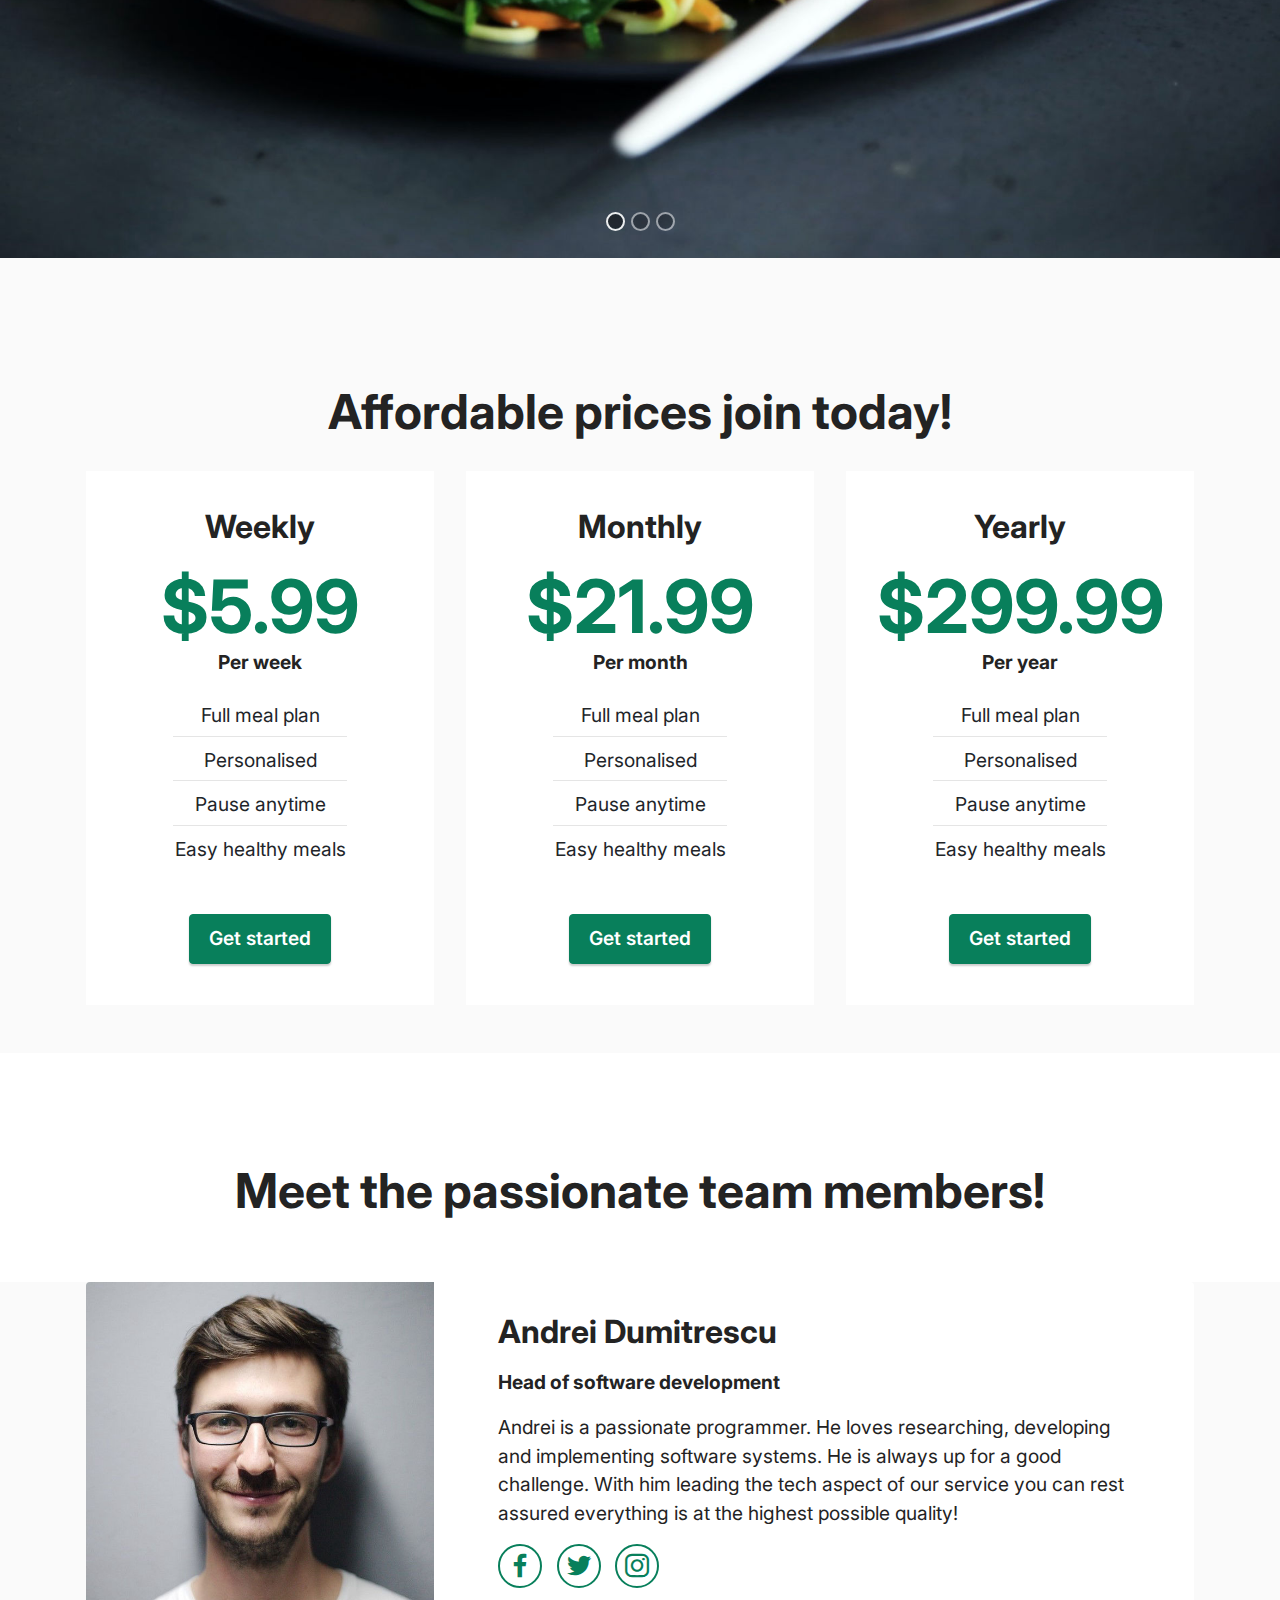
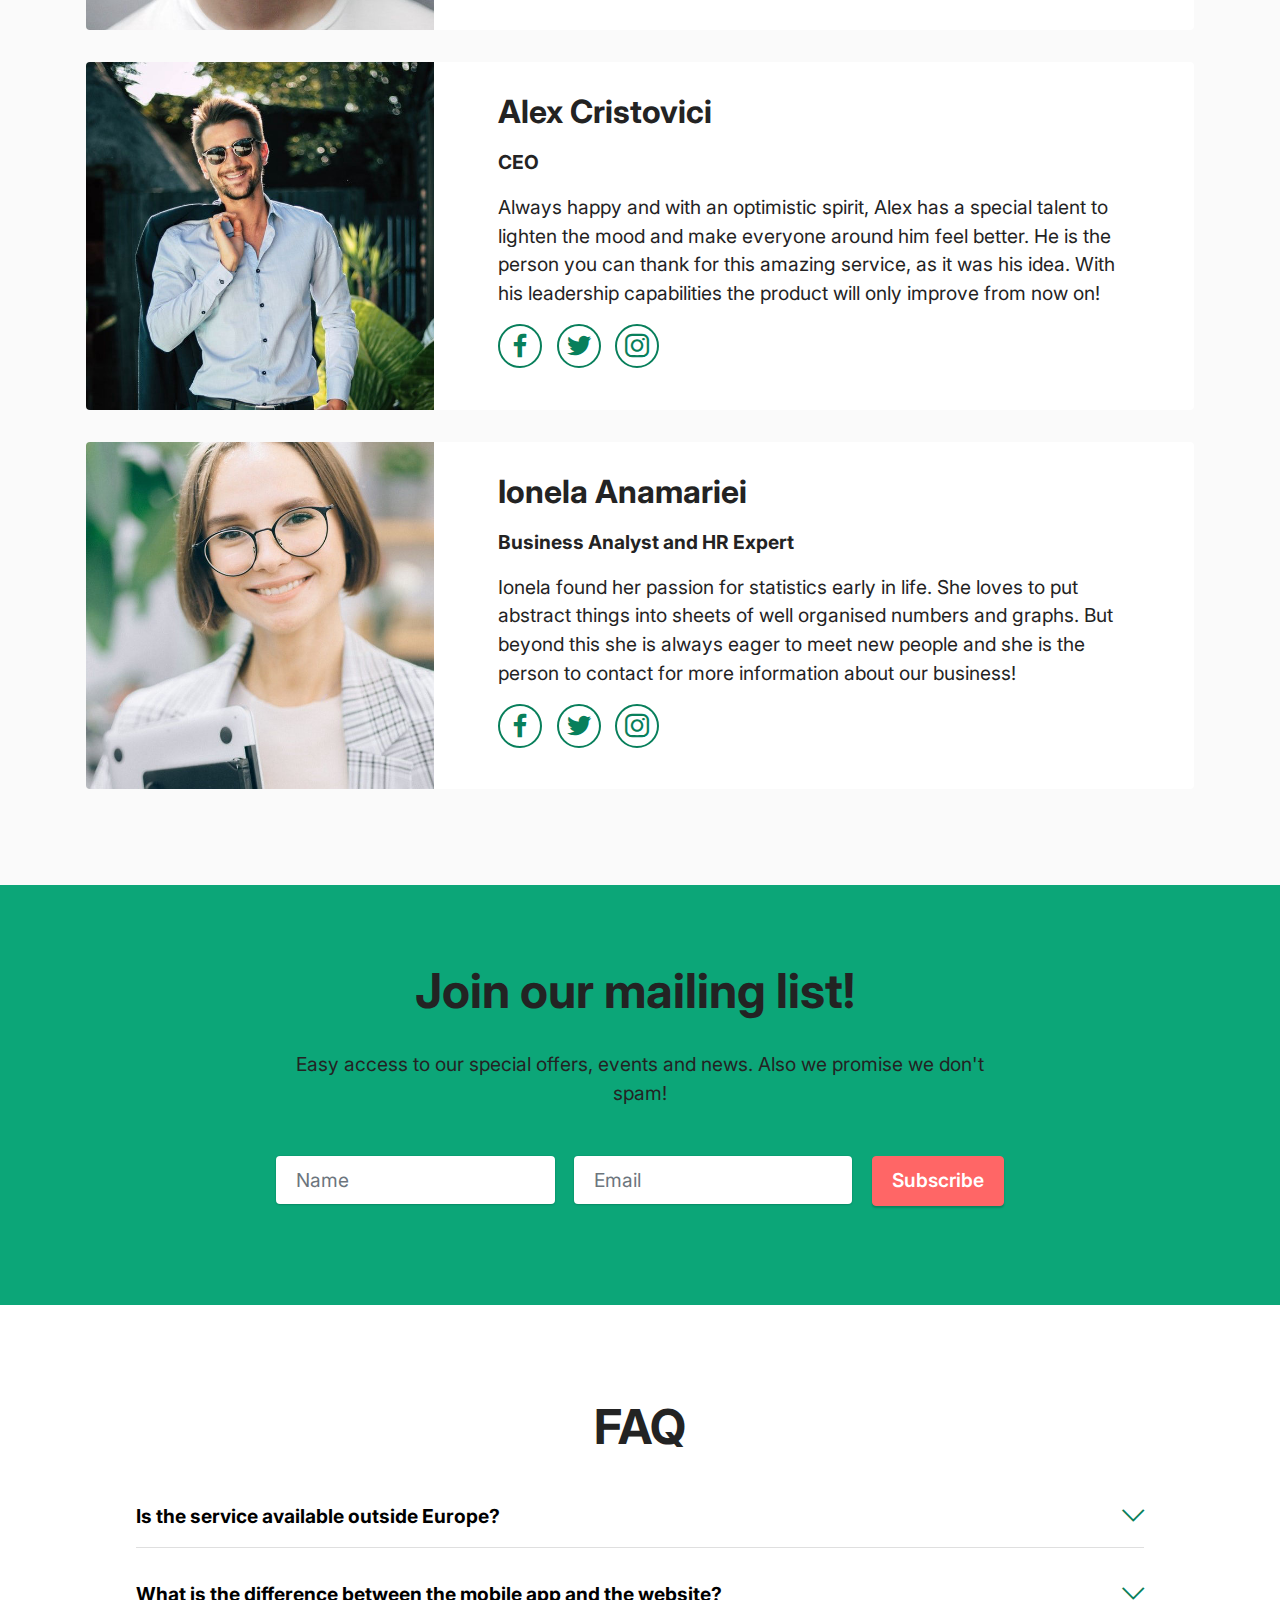
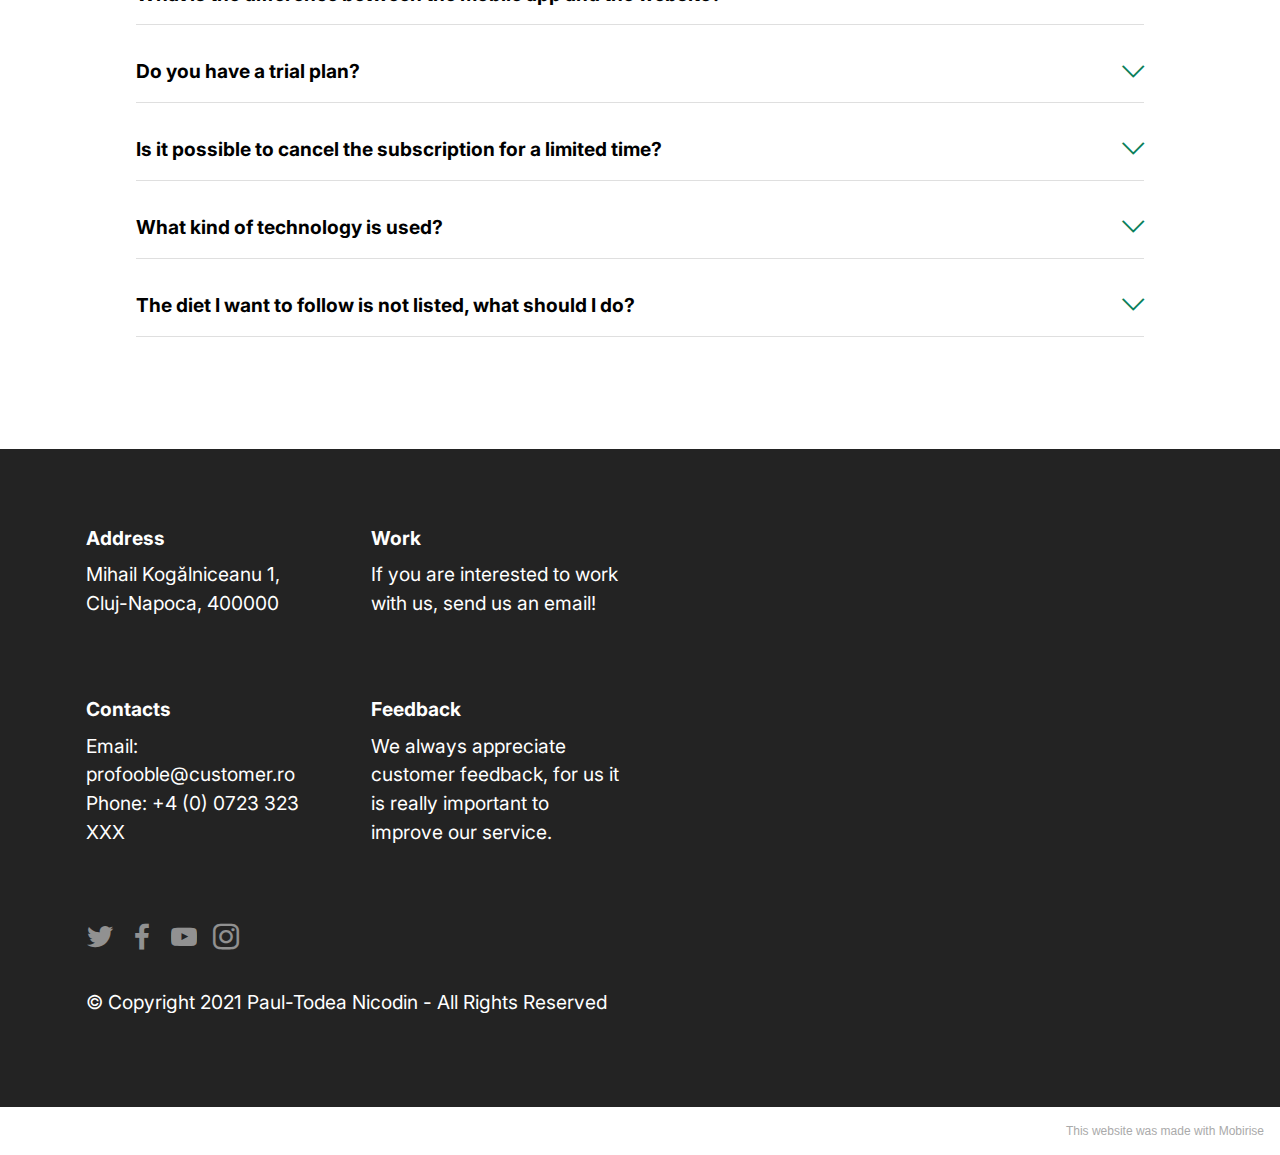
==== commit 527a37d5: "Add files via upload" ====
--- a/index.html
+++ b/index.html
@@ -50,10 +50,10 @@
                 </div>
             </button>
             <div class="collapse navbar-collapse" id="navbarSupportedContent">
-                <ul class="navbar-nav nav-dropdown" data-app-modern-menu="true"><li class="nav-item"><a class="nav-link link text-black text-primary display-4" href="index.html#features1-n">Features</a></li>
-                    <li class="nav-item"><a class="nav-link link text-black text-primary display-4" href="index.html#gallery3-10">Diets</a></li>
-                    <li class="nav-item"><a class="nav-link link text-black text-primary display-4" href="index.html#footer6-12">Contacts</a>
-                    </li></ul>
+                <ul class="navbar-nav nav-dropdown" data-app-modern-menu="true"><li class="nav-item"><a class="nav-link link text-black text-primary display-4" href="index.html#features1-n">Features</a></li><li class="nav-item"><a class="nav-link link text-black text-primary display-4" href="index.html#gallery3-10">Diets</a></li><li class="nav-item"><a class="nav-link link text-black text-primary display-4" href="index.html#testimonials2-u">Testimonials</a></li><li class="nav-item"><a class="nav-link link text-black text-primary display-4" href="index.html#content4-z">Team</a></li>
+                    
+                    <li class="nav-item"><a class="nav-link link text-black text-primary display-4" href="index.html#content16-x">FAQ</a>
+                    </li><li class="nav-item"><a class="nav-link link text-black text-primary display-4" href="index.html#footer6-12">Contacts</a></li></ul>
                 
                 <div class="navbar-buttons mbr-section-btn"><a class="btn btn-primary display-4" href="index.html#content4-15">
                         Subscribe Now</a></div>
@@ -361,11 +361,11 @@
 
 <section data-bs-version="5.1" class="slider1 cid-sQOYYdSGog" id="slider1-14">
     
-    <div class="carousel slide" id="sQVlgOa0Hy" data-interval="5000" data-bs-interval="5000">
+    <div class="carousel slide" id="sRiXsXcQnP" data-interval="5000" data-bs-interval="5000">
         <ol class="carousel-indicators">
-            <li data-slide-to="0" data-bs-slide-to="0" class="active" data-target="#sQVlgOa0Hy" data-bs-target="#sQVlgOa0Hy"></li>
-            <li data-slide-to="1" data-bs-slide-to="1" data-target="#sQVlgOa0Hy" data-bs-target="#sQVlgOa0Hy"></li>
-            <li data-slide-to="2" data-bs-slide-to="2" data-target="#sQVlgOa0Hy" data-bs-target="#sQVlgOa0Hy"></li>
+            <li data-slide-to="0" data-bs-slide-to="0" class="active" data-target="#sRiXsXcQnP" data-bs-target="#sRiXsXcQnP"></li>
+            <li data-slide-to="1" data-bs-slide-to="1" data-target="#sRiXsXcQnP" data-bs-target="#sRiXsXcQnP"></li>
+            <li data-slide-to="2" data-bs-slide-to="2" data-target="#sRiXsXcQnP" data-bs-target="#sRiXsXcQnP"></li>
         </ol>
         <div class="carousel-inner">
             <div class="carousel-item slider-image item active">
@@ -390,11 +390,11 @@
                 </div>
             </div>
         </div>
-        <a class="carousel-control carousel-control-prev" role="button" data-slide="prev" data-bs-slide="prev" href="#sQVlgOa0Hy">
+        <a class="carousel-control carousel-control-prev" role="button" data-slide="prev" data-bs-slide="prev" href="#sRiXsXcQnP">
             <span class="mobi-mbri mobi-mbri-arrow-prev" aria-hidden="true"></span>
             <span class="sr-only visually-hidden">Previous</span>
         </a>
-        <a class="carousel-control carousel-control-next" role="button" data-slide="next" data-bs-slide="next" href="#sQVlgOa0Hy">
+        <a class="carousel-control carousel-control-next" role="button" data-slide="next" data-bs-slide="next" href="#sRiXsXcQnP">
             <span class="mobi-mbri mobi-mbri-arrow-next" aria-hidden="true"></span>
             <span class="sr-only visually-hidden">Next</span>
         </a>
@@ -638,7 +638,7 @@
     <div class="container">
         <div class="row justify-content-center">
             <div class="col-lg-8 mx-auto mbr-form" data-form-type="formoid">
-                <form action="https://mobirise.eu/" method="POST" class="mbr-form form-with-styler" data-form-title="Form Name"><input type="hidden" name="email" data-form-email="true" value="Ki44qeGloiCCUMH/yFeU6HjTnerUtY8HVyx+VXq4T4vWFL04FMyOCzGgNEY1Q6k0g9mviWAxN3ST6AJ12pd9z6fDT7C+Ywu0J3YlUgeZyj5bzWQWOc6JK7fHPlQcF3jt">
+                <form action="https://mobirise.eu/" method="POST" class="mbr-form form-with-styler" data-form-title="Form Name"><input type="hidden" name="email" data-form-email="true" value="s+Dl3t1R8SJ3A7Q33SYUHk7XGILSwn1YE0uUwAzCiv3btk1SV2XLIR7X7jqjJgQpd1oecO6KKkavR2CMfTydgA72JyS2op5b+JsRlmiRWBtwKJfO54d3XZJuWmgFJCs2">
                     <div class="row">
                         <div hidden="hidden" data-form-alert="" class="alert alert-success col-12">Thanks for joining our newsletter!</div>
                         <div hidden="hidden" data-form-alert-danger="" class="alert alert-danger col-12">Oops...! some
@@ -837,7 +837,7 @@
             </div>
         </div>
     </div>
-</section><section style="background-color: #fff; font-family: -apple-system, BlinkMacSystemFont, 'Segoe UI', 'Roboto', 'Helvetica Neue', Arial, sans-serif; color:#aaa; font-size:12px; padding: 0; align-items: center; display: flex;"><a href="https://mobirise.site/n" style="flex: 1 1; height: 3rem; padding-left: 1rem;"></a><p style="flex: 0 0 auto; margin:0; padding-right:1rem;">Designed with Mobirise <a href="https://mobirise.site/j" style="color:#aaa;">web</a> software</p></section><script src="assets/bootstrap/js/bootstrap.bundle.min.js"></script>  <script src="assets/smoothscroll/smooth-scroll.js"></script>  <script src="assets/ytplayer/index.js"></script>  <script src="assets/dropdown/js/navbar-dropdown.js"></script>  <script src="assets/mbr-switch-arrow/mbr-switch-arrow.js"></script>  <script src="assets/theme/js/script.js"></script>  <script src="assets/formoid/formoid.min.js"></script>  
+</section><section style="background-color: #fff; font-family: -apple-system, BlinkMacSystemFont, 'Segoe UI', 'Roboto', 'Helvetica Neue', Arial, sans-serif; color:#aaa; font-size:12px; padding: 0; align-items: center; display: flex;"><a href="https://mobirise.site/i" style="flex: 1 1; height: 3rem; padding-left: 1rem;"></a><p style="flex: 0 0 auto; margin:0; padding-right:1rem;">This <a href="https://mobirise.site/e" style="color:#aaa;">website</a> was made with Mobirise</p></section><script src="assets/bootstrap/js/bootstrap.bundle.min.js"></script>  <script src="assets/smoothscroll/smooth-scroll.js"></script>  <script src="assets/ytplayer/index.js"></script>  <script src="assets/dropdown/js/navbar-dropdown.js"></script>  <script src="assets/mbr-switch-arrow/mbr-switch-arrow.js"></script>  <script src="assets/theme/js/script.js"></script>  <script src="assets/formoid/formoid.min.js"></script>  
   
   
 </body>
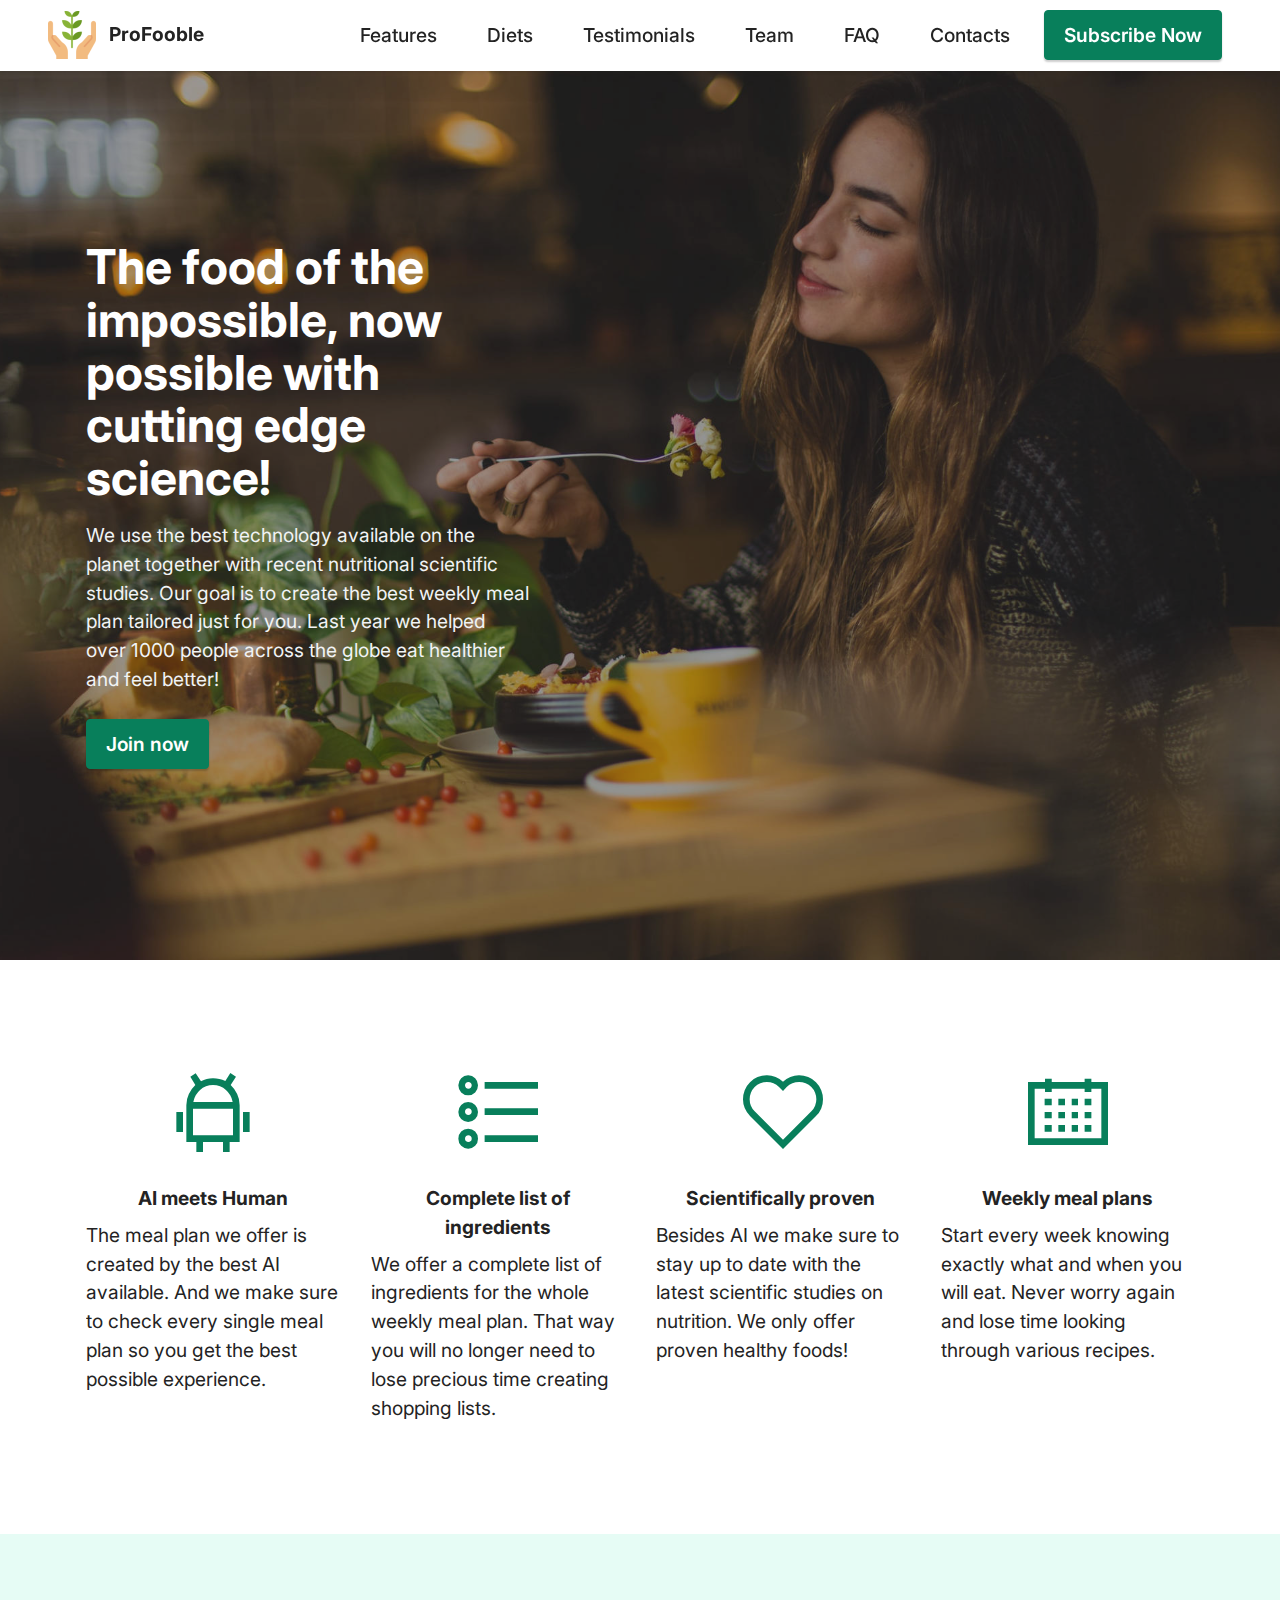
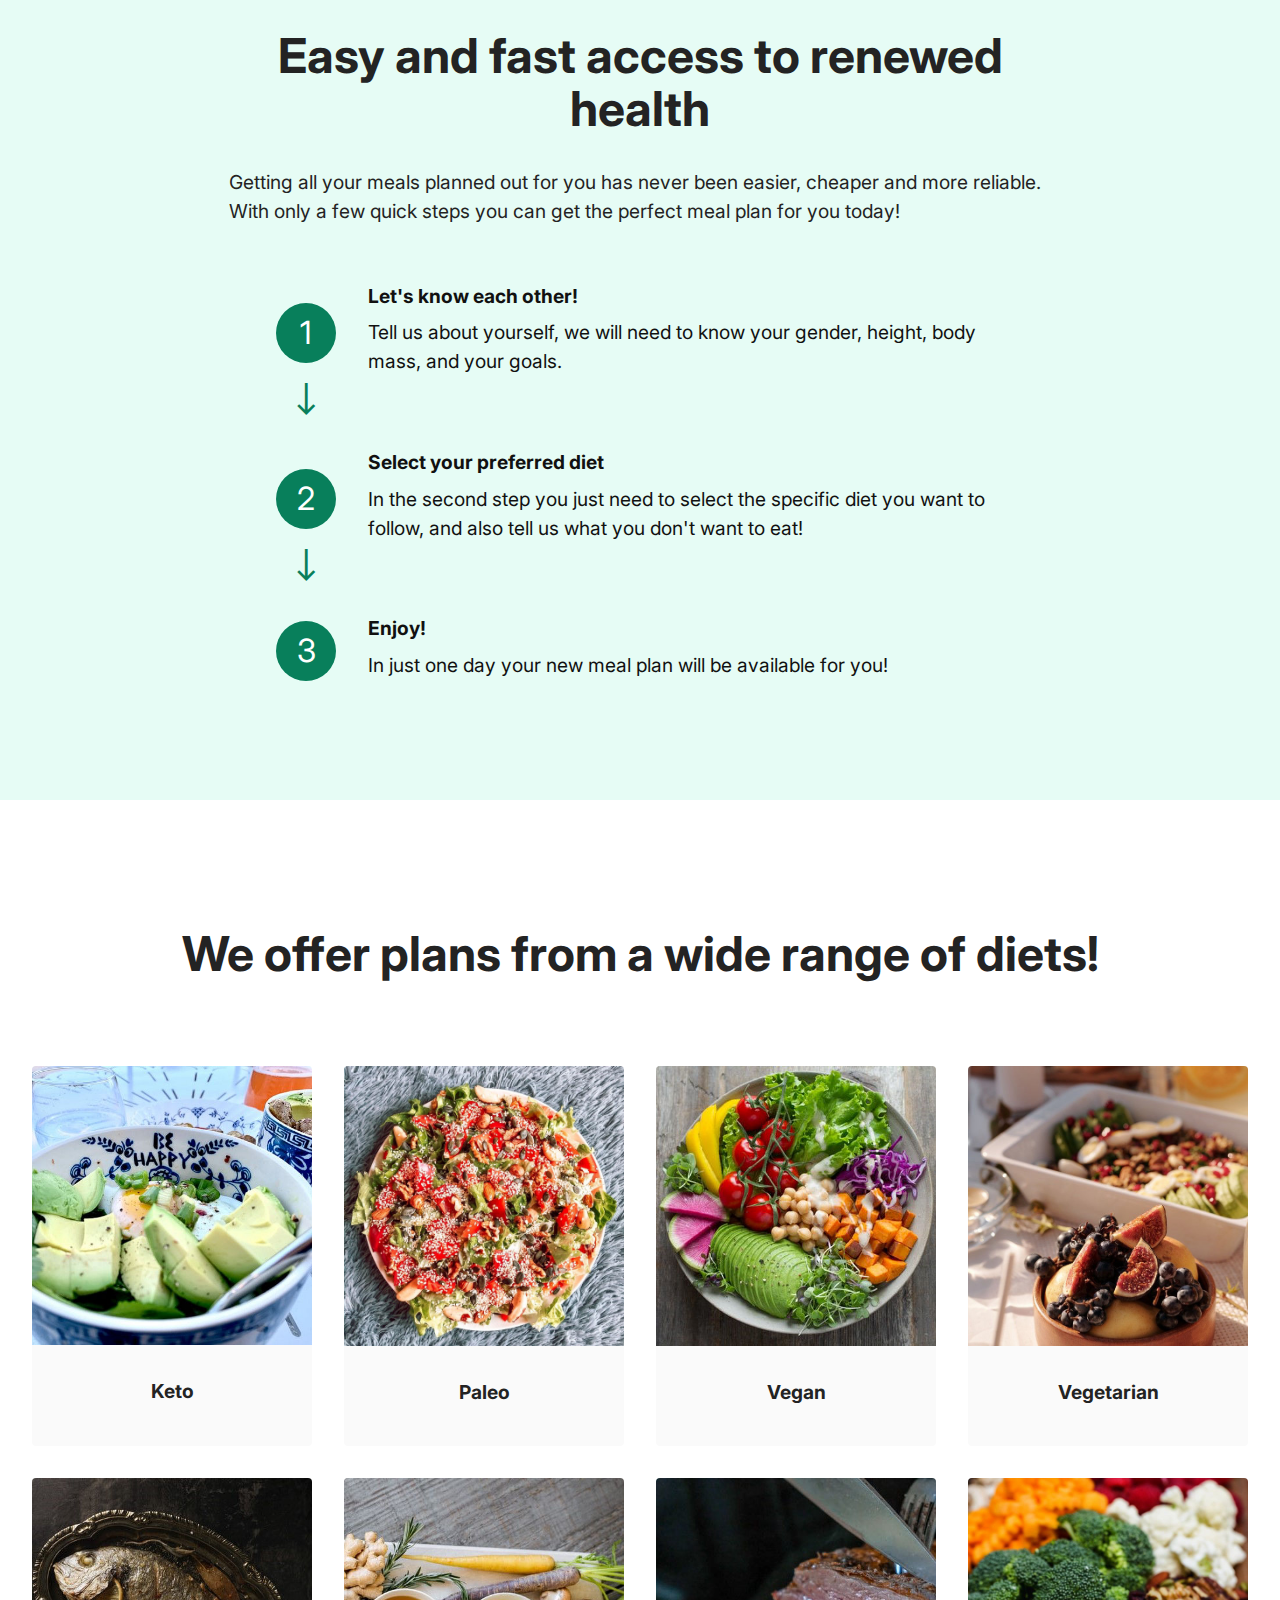
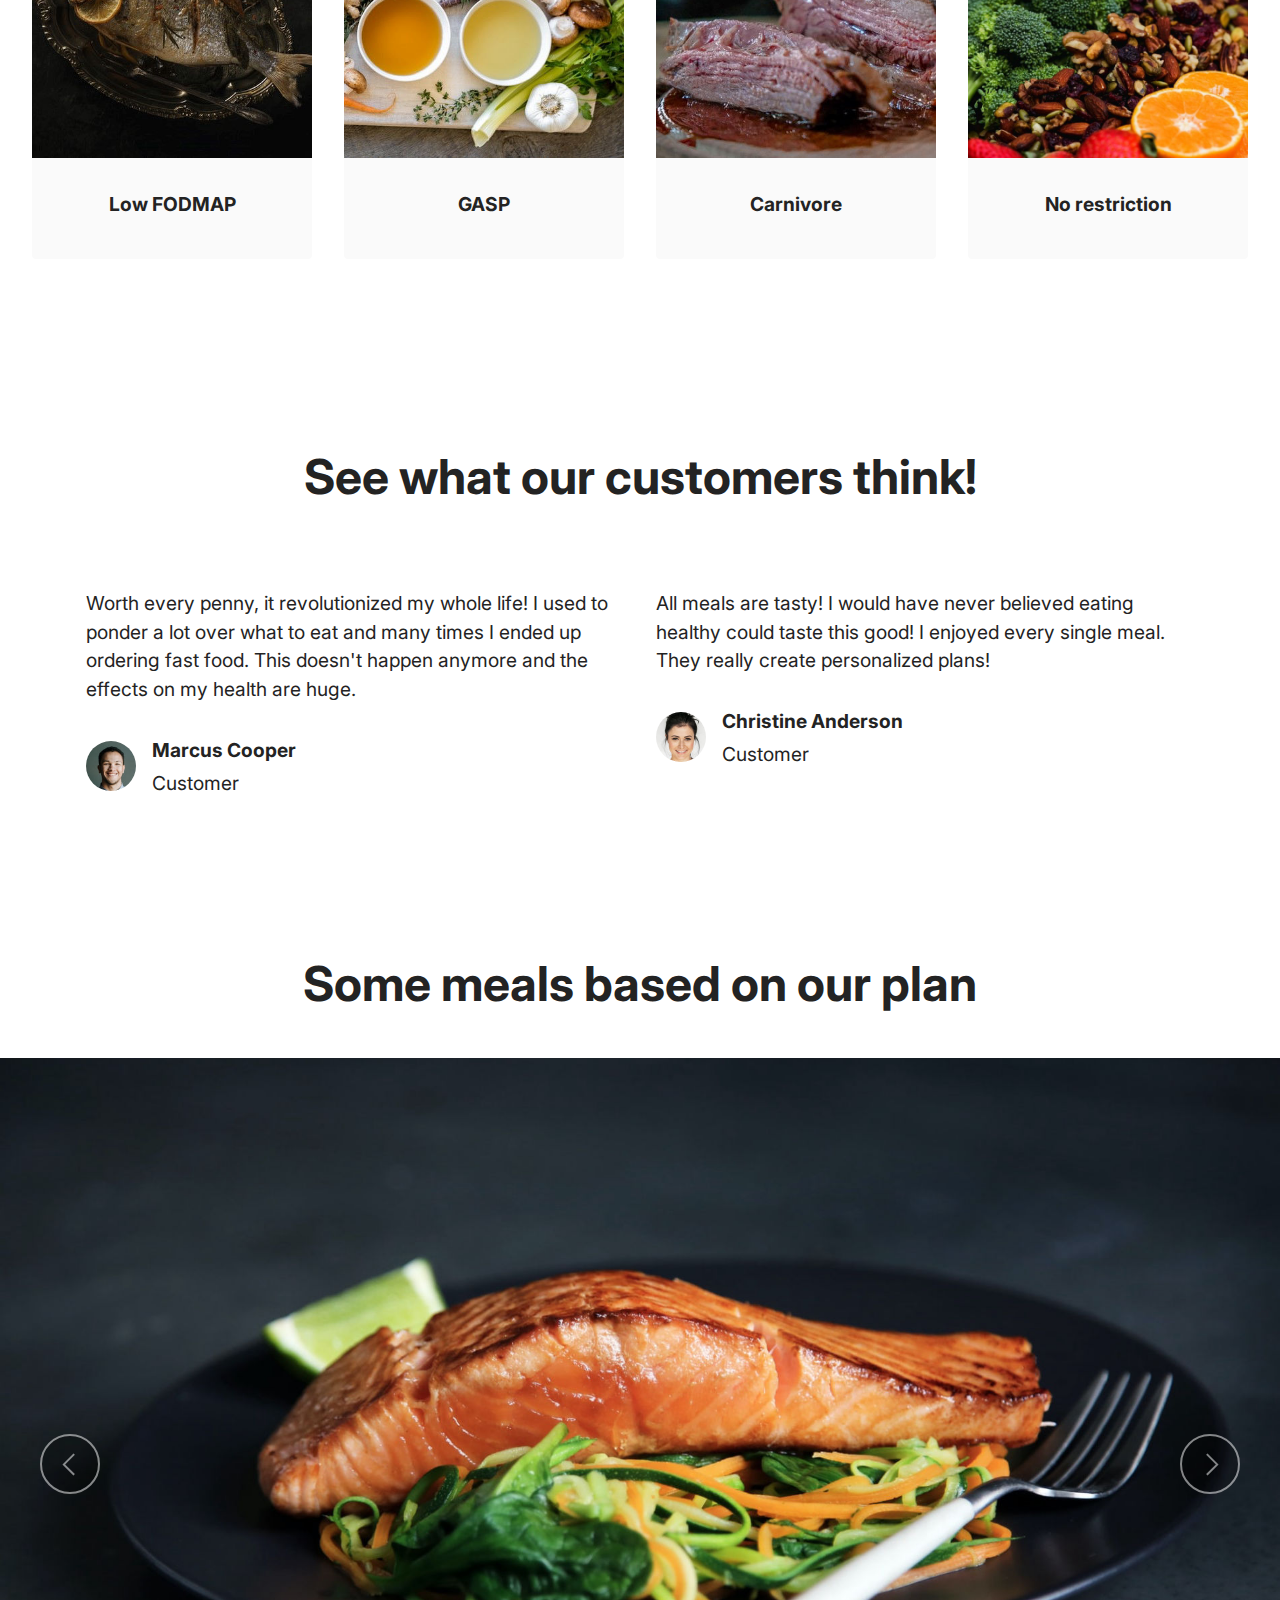
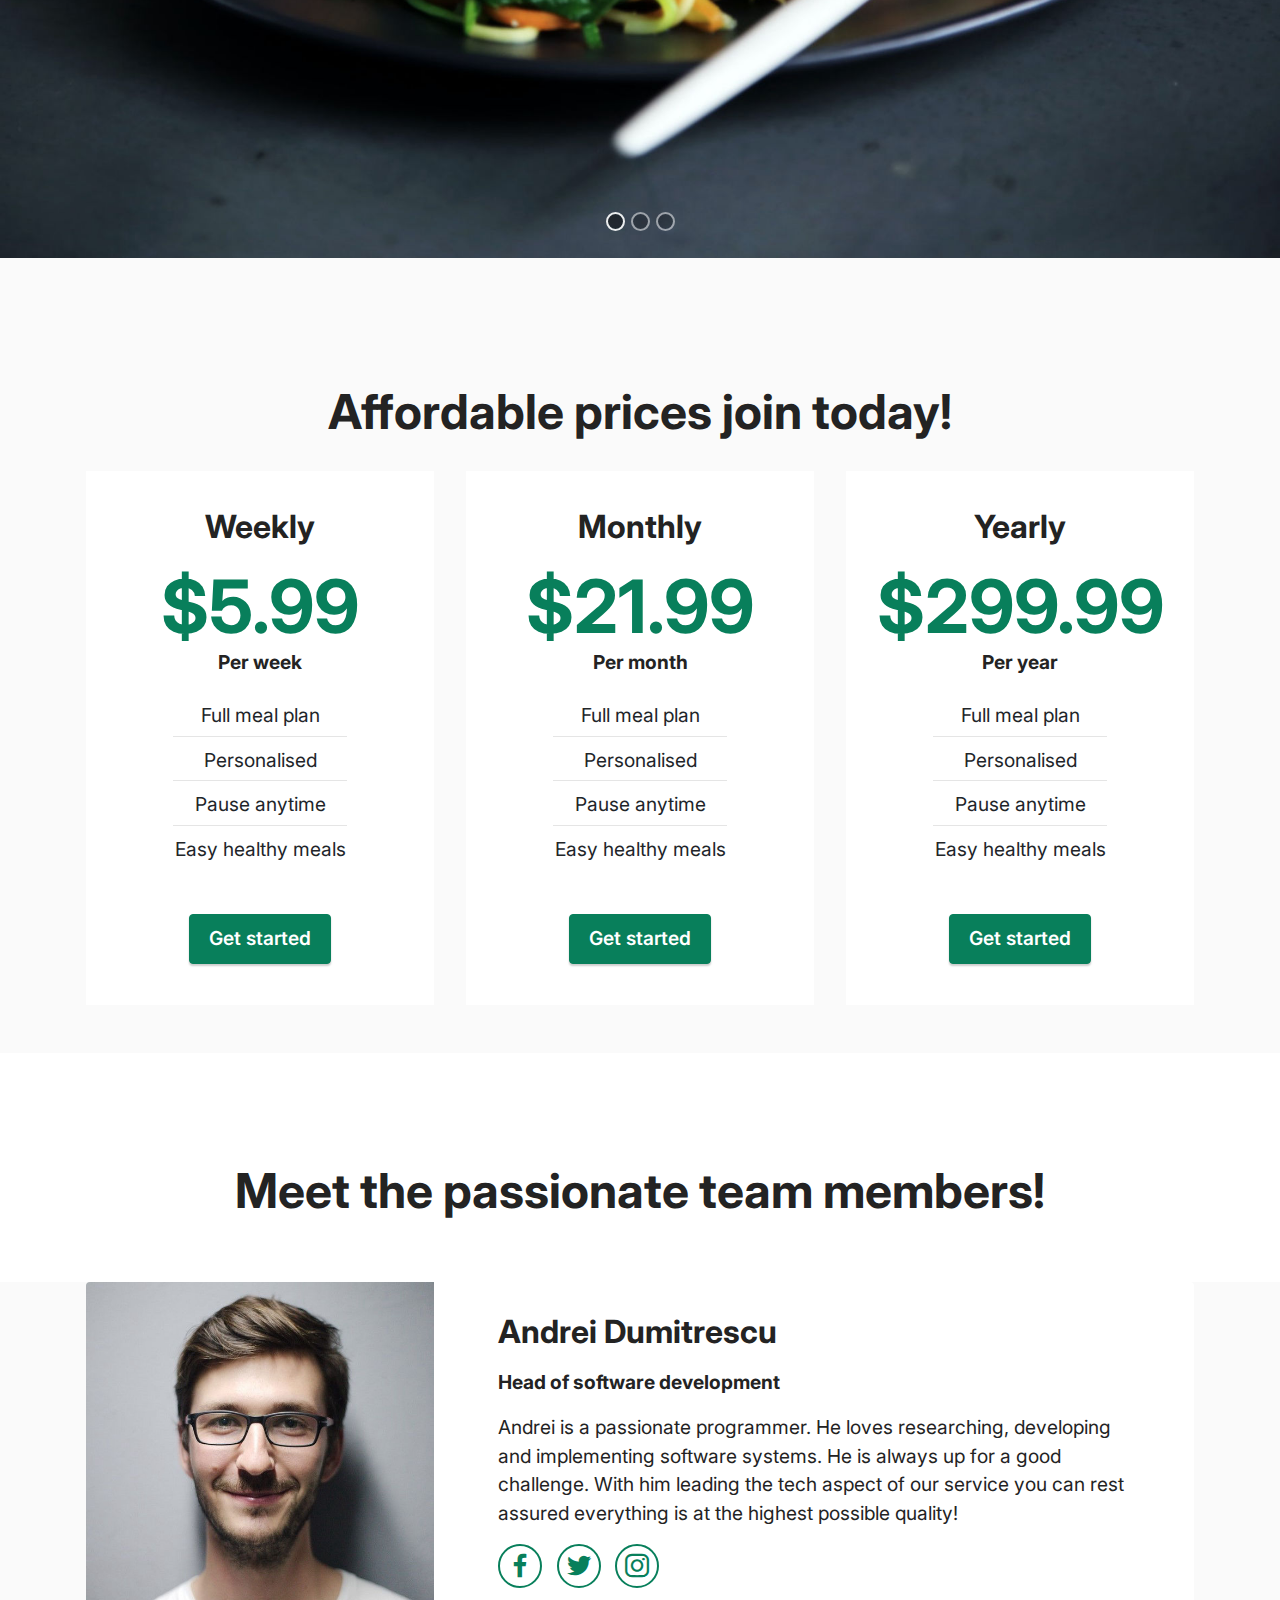
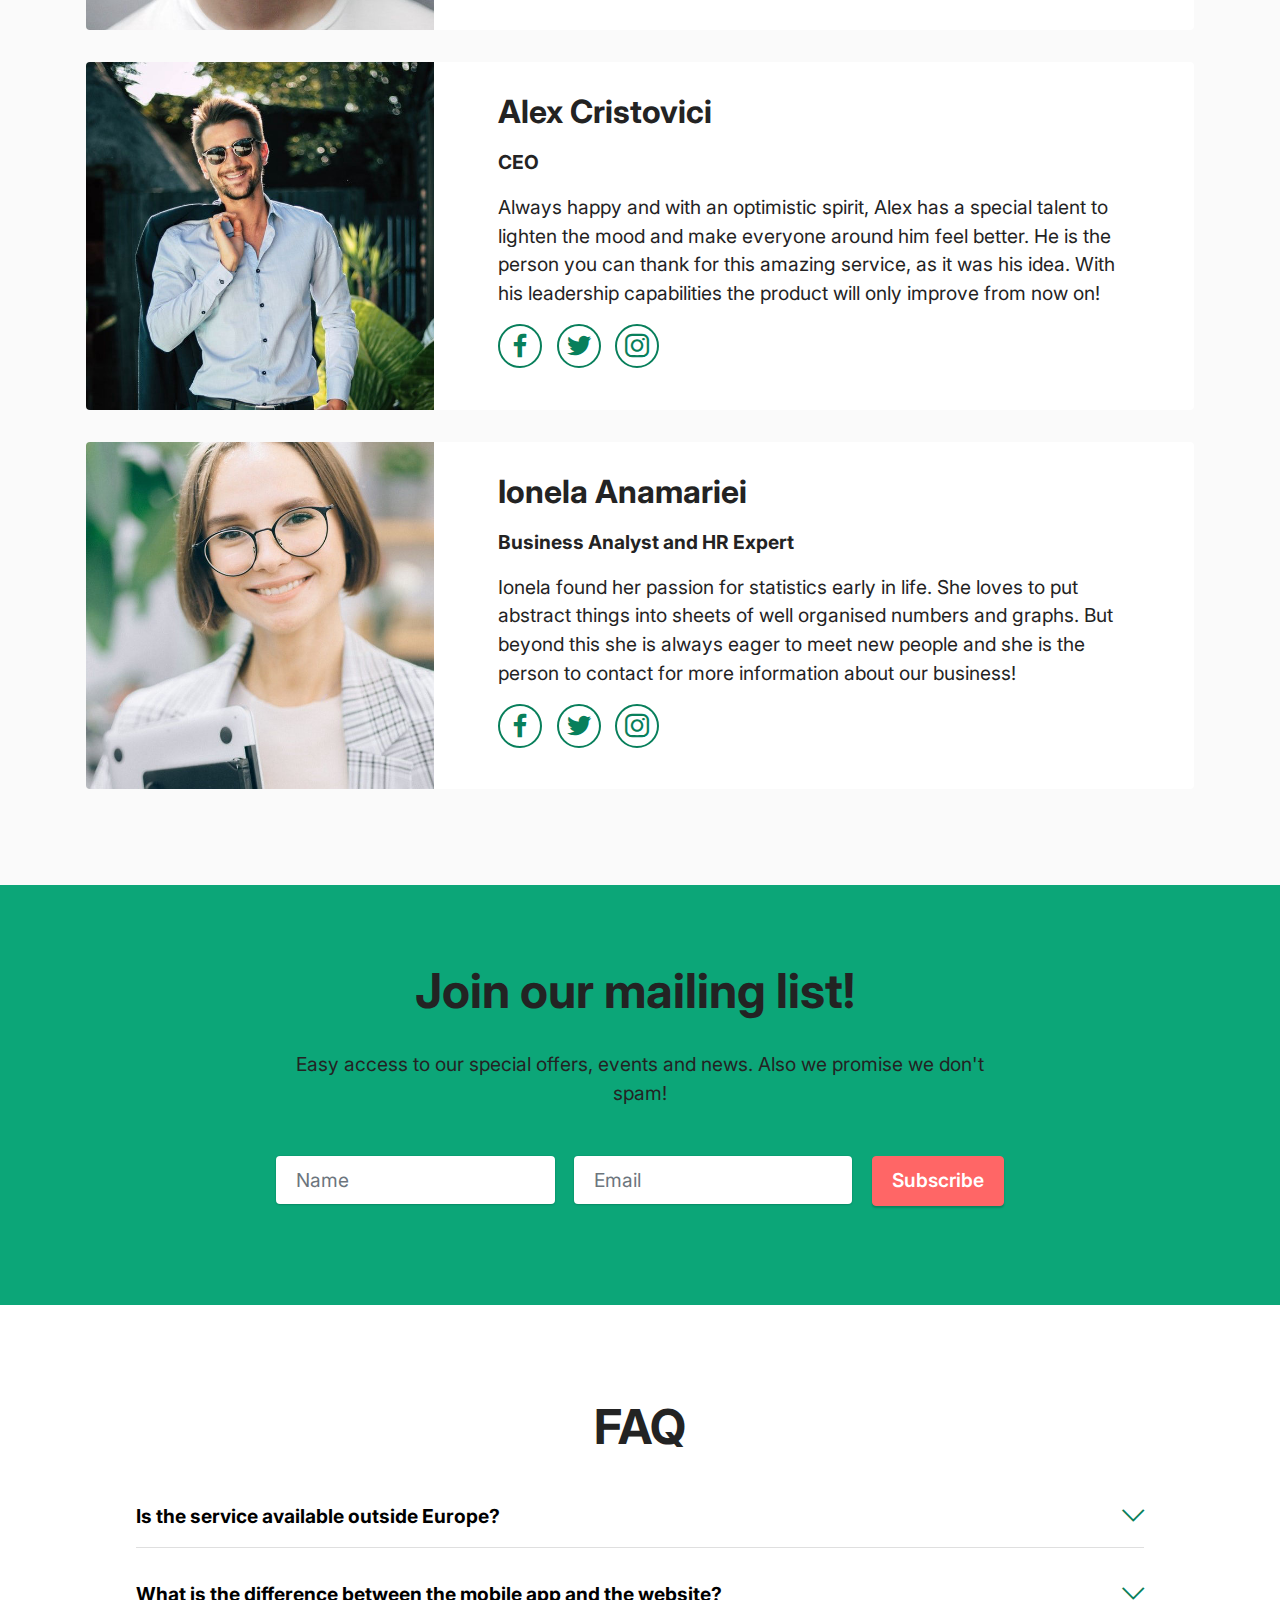
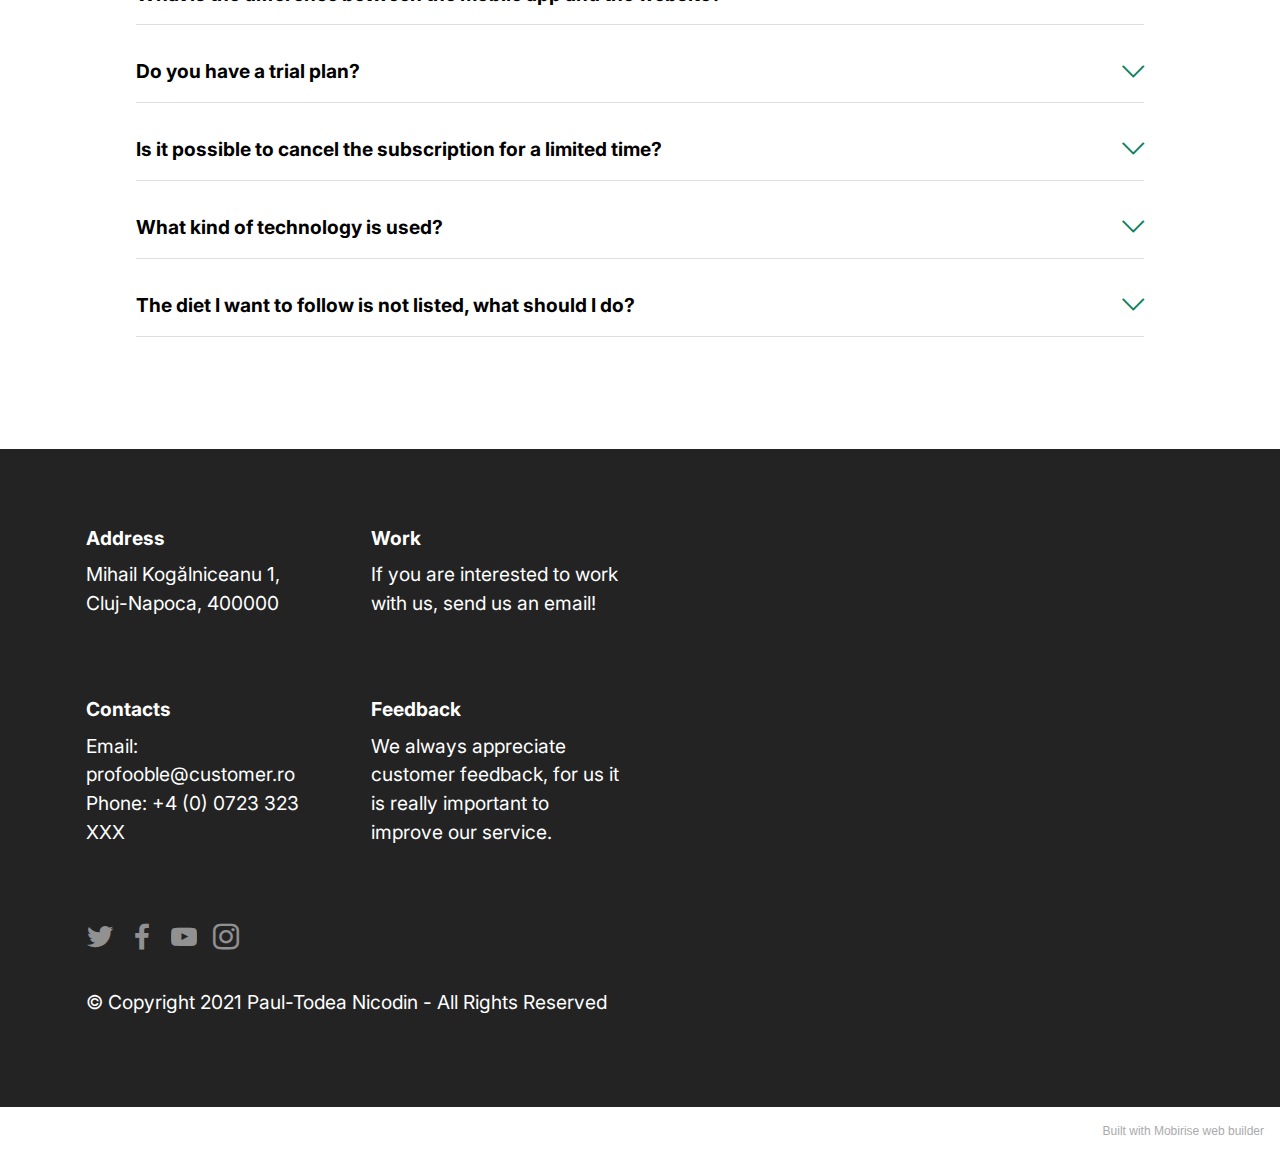
==== commit 2a9664c4: "Add files via upload" ====
--- a/index.html
+++ b/index.html
@@ -361,11 +361,11 @@
 
 <section data-bs-version="5.1" class="slider1 cid-sQOYYdSGog" id="slider1-14">
     
-    <div class="carousel slide" id="sRiXsXcQnP" data-interval="5000" data-bs-interval="5000">
+    <div class="carousel slide" id="sRiYYch32D" data-interval="5000" data-bs-interval="5000">
         <ol class="carousel-indicators">
-            <li data-slide-to="0" data-bs-slide-to="0" class="active" data-target="#sRiXsXcQnP" data-bs-target="#sRiXsXcQnP"></li>
-            <li data-slide-to="1" data-bs-slide-to="1" data-target="#sRiXsXcQnP" data-bs-target="#sRiXsXcQnP"></li>
-            <li data-slide-to="2" data-bs-slide-to="2" data-target="#sRiXsXcQnP" data-bs-target="#sRiXsXcQnP"></li>
+            <li data-slide-to="0" data-bs-slide-to="0" class="active" data-target="#sRiYYch32D" data-bs-target="#sRiYYch32D"></li>
+            <li data-slide-to="1" data-bs-slide-to="1" data-target="#sRiYYch32D" data-bs-target="#sRiYYch32D"></li>
+            <li data-slide-to="2" data-bs-slide-to="2" data-target="#sRiYYch32D" data-bs-target="#sRiYYch32D"></li>
         </ol>
         <div class="carousel-inner">
             <div class="carousel-item slider-image item active">
@@ -390,11 +390,11 @@
                 </div>
             </div>
         </div>
-        <a class="carousel-control carousel-control-prev" role="button" data-slide="prev" data-bs-slide="prev" href="#sRiXsXcQnP">
+        <a class="carousel-control carousel-control-prev" role="button" data-slide="prev" data-bs-slide="prev" href="#sRiYYch32D">
             <span class="mobi-mbri mobi-mbri-arrow-prev" aria-hidden="true"></span>
             <span class="sr-only visually-hidden">Previous</span>
         </a>
-        <a class="carousel-control carousel-control-next" role="button" data-slide="next" data-bs-slide="next" href="#sRiXsXcQnP">
+        <a class="carousel-control carousel-control-next" role="button" data-slide="next" data-bs-slide="next" href="#sRiYYch32D">
             <span class="mobi-mbri mobi-mbri-arrow-next" aria-hidden="true"></span>
             <span class="sr-only visually-hidden">Next</span>
         </a>
@@ -638,7 +638,7 @@
     <div class="container">
         <div class="row justify-content-center">
             <div class="col-lg-8 mx-auto mbr-form" data-form-type="formoid">
-                <form action="https://mobirise.eu/" method="POST" class="mbr-form form-with-styler" data-form-title="Form Name"><input type="hidden" name="email" data-form-email="true" value="s+Dl3t1R8SJ3A7Q33SYUHk7XGILSwn1YE0uUwAzCiv3btk1SV2XLIR7X7jqjJgQpd1oecO6KKkavR2CMfTydgA72JyS2op5b+JsRlmiRWBtwKJfO54d3XZJuWmgFJCs2">
+                <form action="https://mobirise.eu/" method="POST" class="mbr-form form-with-styler" data-form-title="Form Name"><input type="hidden" name="email" data-form-email="true" value="qZZusLJhsv5bv7GmcsikD4vWkwCClBgHKAdyB5QR7b1DhV20IG0oR4bCPD+4ALn2u3mnJUUosIuByD6s9NfsMggeWZ3piwPah3iD8p7ReYSiB65mjsU453ZgHUBOEGOE">
                     <div class="row">
                         <div hidden="hidden" data-form-alert="" class="alert alert-success col-12">Thanks for joining our newsletter!</div>
                         <div hidden="hidden" data-form-alert-danger="" class="alert alert-danger col-12">Oops...! some
@@ -837,7 +837,7 @@
             </div>
         </div>
     </div>
-</section><section style="background-color: #fff; font-family: -apple-system, BlinkMacSystemFont, 'Segoe UI', 'Roboto', 'Helvetica Neue', Arial, sans-serif; color:#aaa; font-size:12px; padding: 0; align-items: center; display: flex;"><a href="https://mobirise.site/i" style="flex: 1 1; height: 3rem; padding-left: 1rem;"></a><p style="flex: 0 0 auto; margin:0; padding-right:1rem;">This <a href="https://mobirise.site/e" style="color:#aaa;">website</a> was made with Mobirise</p></section><script src="assets/bootstrap/js/bootstrap.bundle.min.js"></script>  <script src="assets/smoothscroll/smooth-scroll.js"></script>  <script src="assets/ytplayer/index.js"></script>  <script src="assets/dropdown/js/navbar-dropdown.js"></script>  <script src="assets/mbr-switch-arrow/mbr-switch-arrow.js"></script>  <script src="assets/theme/js/script.js"></script>  <script src="assets/formoid/formoid.min.js"></script>  
+</section><section style="background-color: #fff; font-family: -apple-system, BlinkMacSystemFont, 'Segoe UI', 'Roboto', 'Helvetica Neue', Arial, sans-serif; color:#aaa; font-size:12px; padding: 0; align-items: center; display: flex;"><a href="https://mobirise.site/m" style="flex: 1 1; height: 3rem; padding-left: 1rem;"></a><p style="flex: 0 0 auto; margin:0; padding-right:1rem;"><a href="https://mobirise.site/i" style="color:#aaa;">Built with Mobirise</a> web builder</p></section><script src="assets/bootstrap/js/bootstrap.bundle.min.js"></script>  <script src="assets/smoothscroll/smooth-scroll.js"></script>  <script src="assets/ytplayer/index.js"></script>  <script src="assets/dropdown/js/navbar-dropdown.js"></script>  <script src="assets/mbr-switch-arrow/mbr-switch-arrow.js"></script>  <script src="assets/theme/js/script.js"></script>  <script src="assets/formoid/formoid.min.js"></script>  
   
   
 </body>
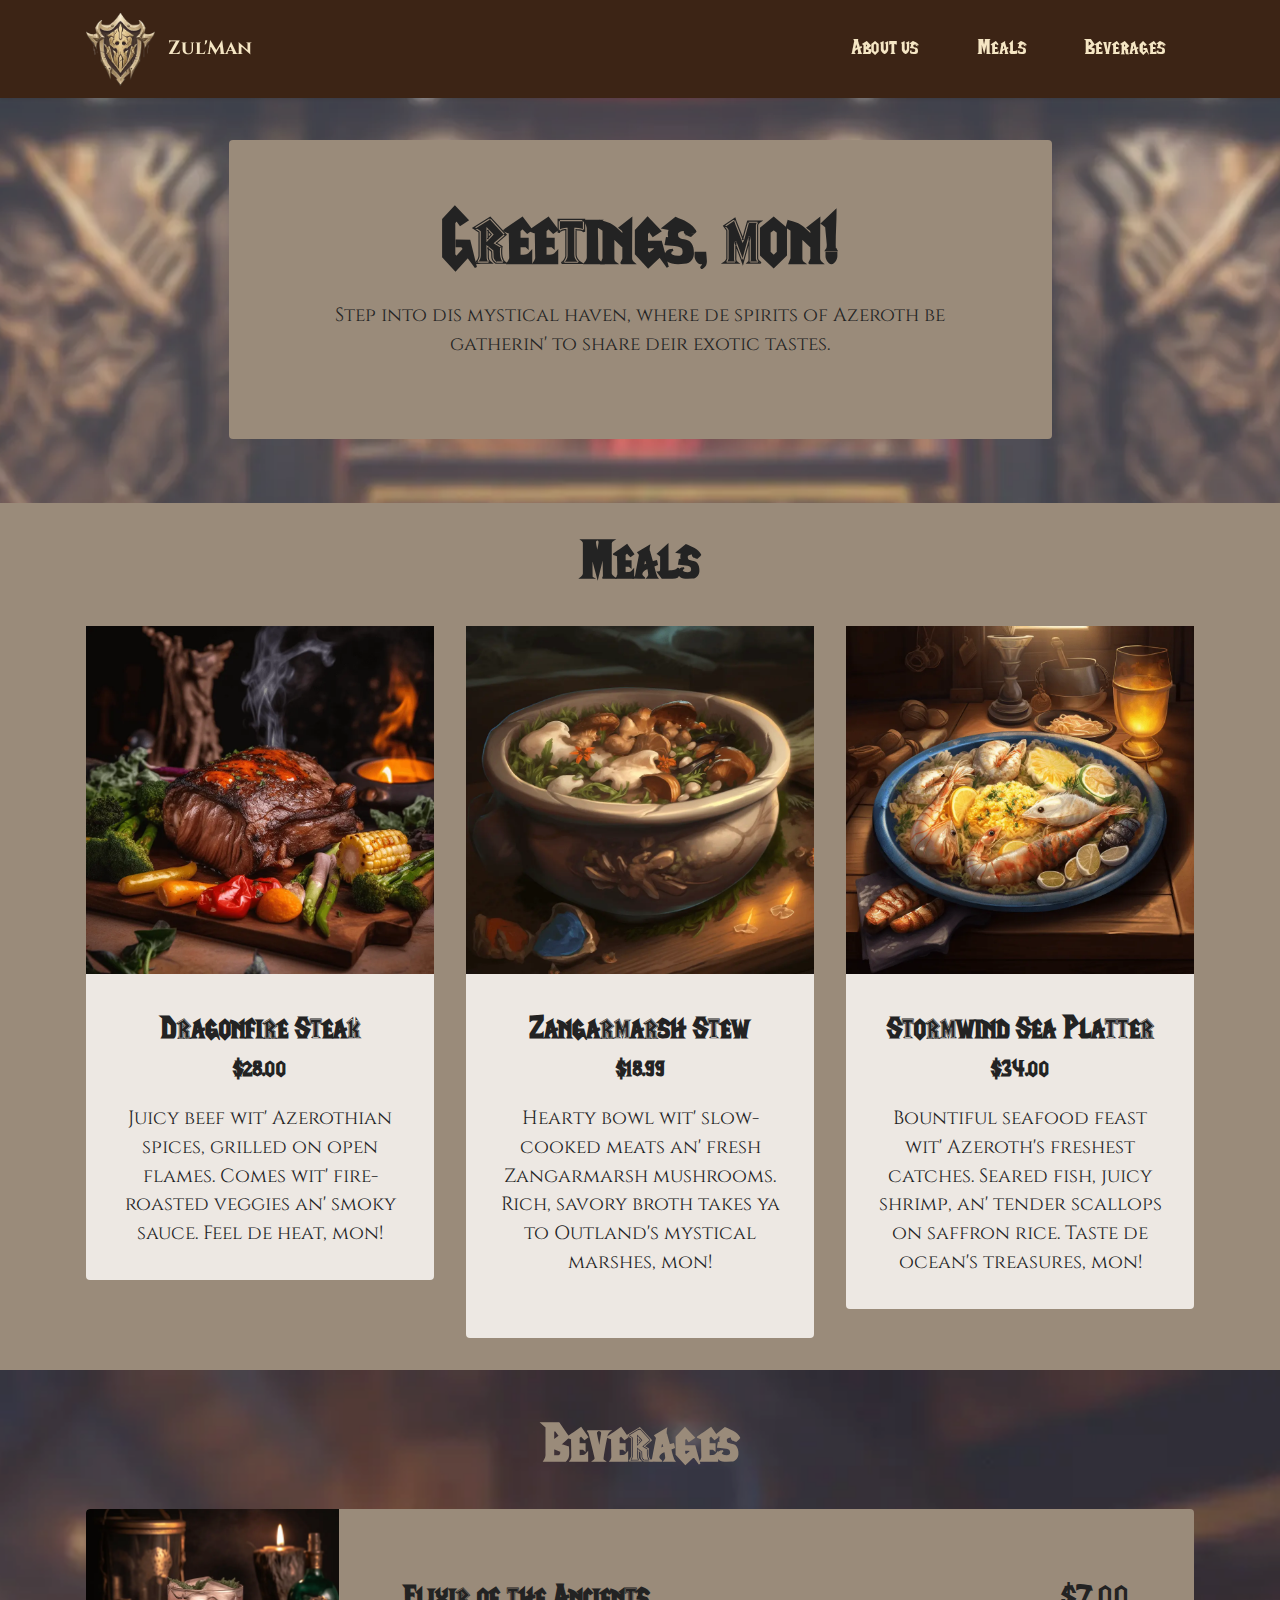
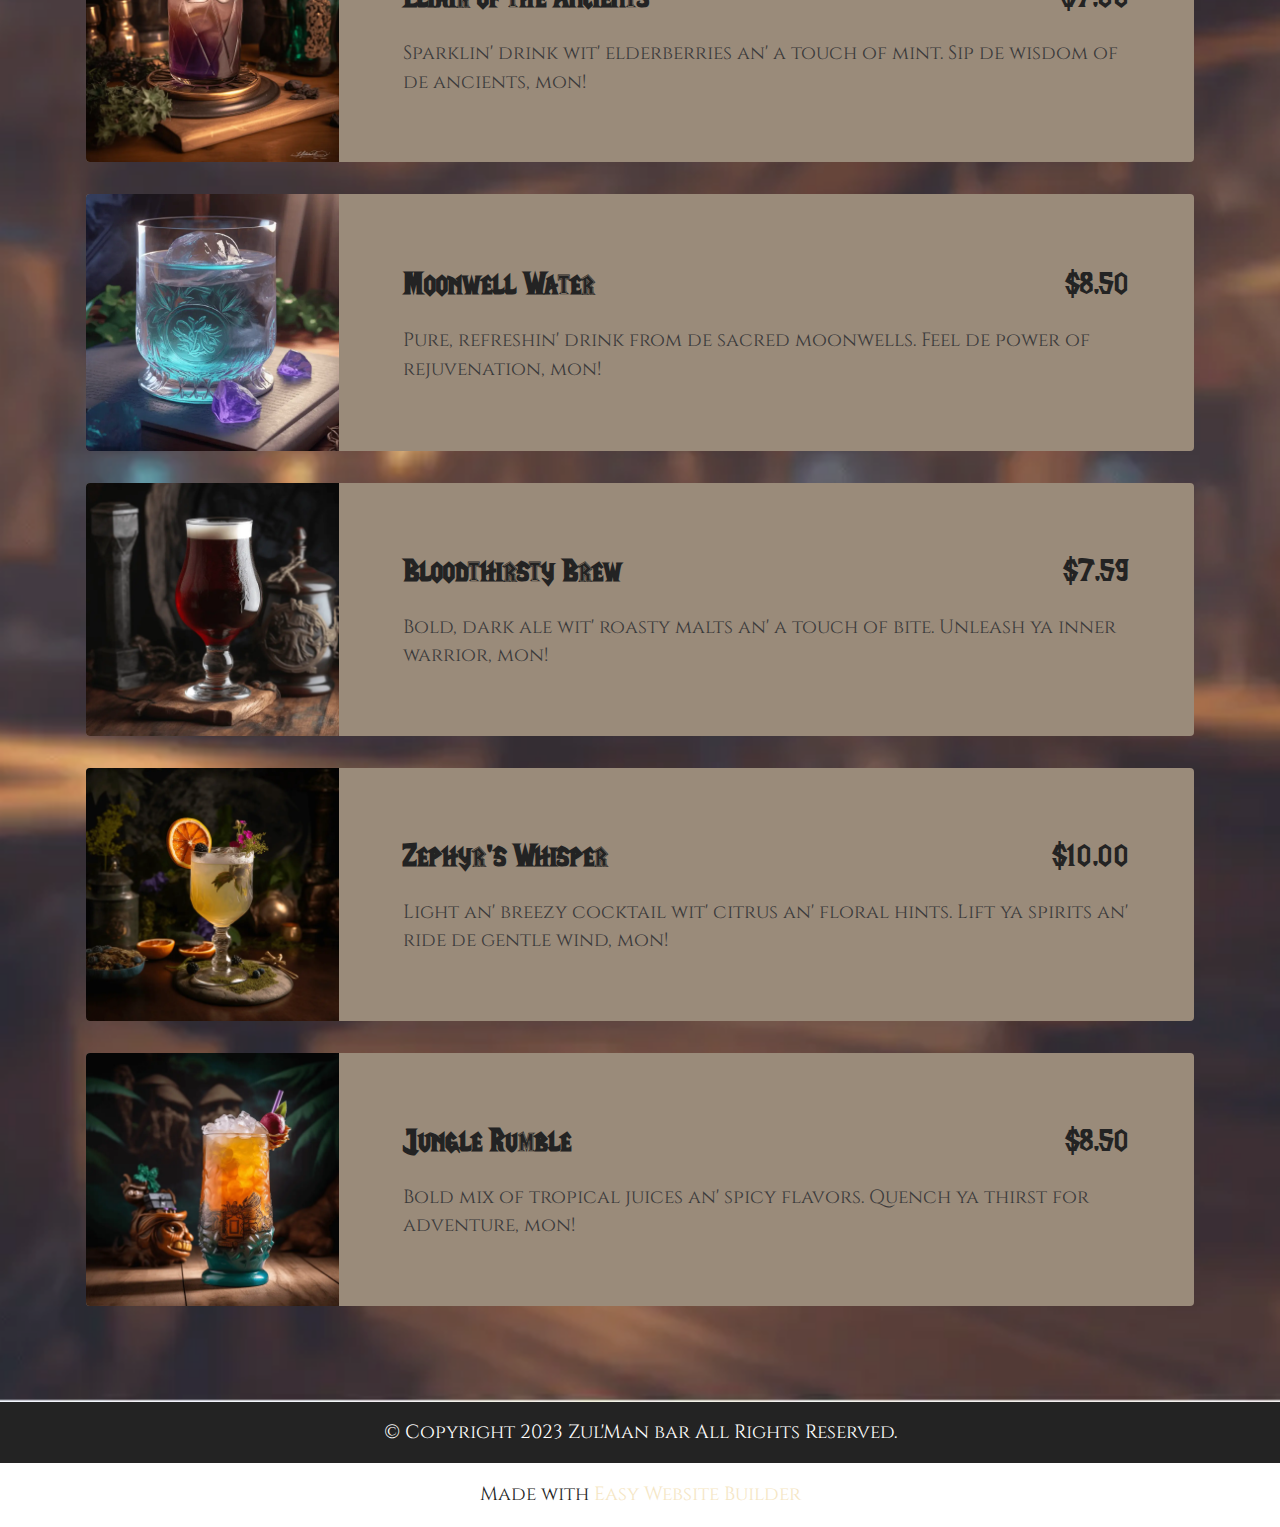
==== commit 5cb2d979: "Add files via upload" ====
--- a/index.html
+++ b/index.html
@@ -1,45 +1,46 @@
 <!DOCTYPE html>
 <html  >
 <head>
-  <!-- Site made with Mobirise Website Builder v5.5.2, https://mobirise.com -->
+  <!-- Site made with Mobirise Website Builder v5.8.6, https://mobirise.com -->
   <meta charset="UTF-8">
   <meta http-equiv="X-UA-Compatible" content="IE=edge">
-  <meta name="generator" content="Mobirise v5.5.2, mobirise.com">
+  <meta name="generator" content="Mobirise v5.8.6, mobirise.com">
   <meta name="viewport" content="width=device-width, initial-scale=1, minimum-scale=1">
-  <link rel="shortcut icon" href="assets/images/logo-96x96.png" type="image/x-icon">
+  <link rel="shortcut icon" href="assets/images/warcraftlogo-removebg-preview-1.png" type="image/x-icon">
   <meta name="description" content="">
   
   
   <title>Home</title>
-  <link rel="stylesheet" href="assets/web/assets/mobirise-icons2/mobirise2.css">
-  <link rel="stylesheet" href="assets/web/assets/mobirise-icons/mobirise-icons.css">
   <link rel="stylesheet" href="assets/bootstrap/css/bootstrap.min.css">
   <link rel="stylesheet" href="assets/bootstrap/css/bootstrap-grid.min.css">
   <link rel="stylesheet" href="assets/bootstrap/css/bootstrap-reboot.min.css">
+  <link rel="stylesheet" href="assets/parallax/jarallax.css">
   <link rel="stylesheet" href="assets/dropdown/css/style.css">
   <link rel="stylesheet" href="assets/socicon/css/styles.css">
   <link rel="stylesheet" href="assets/theme/css/style.css">
-  <link rel="preload" href="https://fonts.googleapis.com/css?family=Inter:100,200,300,400,500,600,700,800,900&display=swap" as="style" onload="this.onload=null;this.rel='stylesheet'">
-  <noscript><link rel="stylesheet" href="https://fonts.googleapis.com/css?family=Inter:100,200,300,400,500,600,700,800,900&display=swap"></noscript>
+  <link href="assets/fonts/style.css" rel="stylesheet">
+  <link rel="preload" href="https://fonts.googleapis.com/css?family=Cinzel:400,500,600,700,800,900&display=swap" as="style" onload="this.onload=null;this.rel='stylesheet'">
+  <noscript><link rel="stylesheet" href="https://fonts.googleapis.com/css?family=Cinzel:400,500,600,700,800,900&display=swap"></noscript>
   <link rel="preload" as="style" href="assets/mobirise/css/mbr-additional.css"><link rel="stylesheet" href="assets/mobirise/css/mbr-additional.css" type="text/css">
-  
+
   
   
   
 </head>
 <body>
   
-  <section data-bs-version="5.1" class="menu menu2 cid-sQLdsd3YC3" once="menu" id="menu2-k">
-    
+  <section data-bs-version="5.1" class="menu menu1 cid-tCo5dPCXYC" once="menu" id="menu1-2">
+    
+
     <nav class="navbar navbar-dropdown navbar-fixed-top navbar-expand-lg">
-        <div class="container-fluid">
+        <div class="container">
             <div class="navbar-brand">
                 <span class="navbar-logo">
-                    
-                        <a href="#top"><img src="assets/images/logo-96x96.png" alt="ProFooble logo" style="height: 3rem;"></a>
-                    
+                    <a href="index.html">
+                        <img src="assets/images/warcraftlogo-removebg-preview-1.webp" alt="Mobirise Website Builder" style="height: 4.8rem;">
+                    </a>
                 </span>
-                <span class="navbar-caption-wrap"><a class="navbar-caption text-black text-primary display-7" href="#top">ProFooble</a></span>
+                <span class="navbar-caption-wrap"><a class="navbar-caption text-primary display-7" href="index.html">Zul'Man</a></span>
             </div>
             <button class="navbar-toggler" type="button" data-toggle="collapse" data-bs-toggle="collapse" data-target="#navbarSupportedContent" data-bs-target="#navbarSupportedContent" aria-controls="navbarNavAltMarkup" aria-expanded="false" aria-label="Toggle navigation">
                 <div class="hamburger">
@@ -50,86 +51,33 @@
                 </div>
             </button>
             <div class="collapse navbar-collapse" id="navbarSupportedContent">
-                <ul class="navbar-nav nav-dropdown" data-app-modern-menu="true"><li class="nav-item"><a class="nav-link link text-black text-primary display-4" href="index.html#features1-n">Features</a></li><li class="nav-item"><a class="nav-link link text-black text-primary display-4" href="index.html#gallery3-10">Diets</a></li><li class="nav-item"><a class="nav-link link text-black text-primary display-4" href="index.html#testimonials2-u">Testimonials</a></li><li class="nav-item"><a class="nav-link link text-black text-primary display-4" href="index.html#content4-z">Team</a></li>
-                    
-                    <li class="nav-item"><a class="nav-link link text-black text-primary display-4" href="index.html#content16-x">FAQ</a>
-                    </li><li class="nav-item"><a class="nav-link link text-black text-primary display-4" href="index.html#footer6-12">Contacts</a></li></ul>
+                <ul class="navbar-nav nav-dropdown nav-right" data-app-modern-menu="true"><li class="nav-item"><a class="nav-link link text-primary display-4" href="page1.html">
+                            About us</a></li>
+                    <li class="nav-item"><a class="nav-link link text-primary display-4" href="index.html#team1-9">Meals</a></li>
+                    <li class="nav-item"><a class="nav-link link text-primary display-4" href="index.html#features11-0">Beverages</a>
+                    </li></ul>
                 
-                <div class="navbar-buttons mbr-section-btn"><a class="btn btn-primary display-4" href="index.html#content4-15">
-                        Subscribe Now</a></div>
+                
             </div>
         </div>
     </nav>
 </section>
 
-<section data-bs-version="5.1" class="header1 cid-sQLh1VXQhr mbr-fullscreen" id="header1-l">
-
-    
-
-    <div class="mbr-overlay" style="opacity: 0.4; background-color: rgb(35, 35, 35);"></div>
-
+<section data-bs-version="5.1" class="header12 cid-tCsT9qFz6G mbr-parallax-background" id="header12-4">
+
+    
+
+    
+    <div class="mbr-overlay" style="opacity: 0.3; background-color: rgb(190, 211, 249);">
+    </div>
     <div class="container">
-        <div class="row">
-            <div class="col-12 col-lg-5">
-                <h1 class="mbr-section-title mbr-fonts-style mb-3 display-2"><strong>The food of the impossible, now possible with cutting edge science!</strong></h1>
-                
-                <p class="mbr-text mbr-fonts-style display-7">We use the best technology available on the planet together with recent nutritional scientific studies. Our goal is to create the best weekly meal plan tailored just for you. Last year we helped over 1000 people across the globe eat healthier and feel better!</p>
-                <div class="mbr-section-btn mt-3"><a class="btn btn-primary display-4" href="index.html#content4-15">Join now</a></div>
-            </div>
-        </div>
-    </div>
-</section>
-
-<section data-bs-version="5.1" class="features1 cid-sQLmO4Hbgs" id="features1-n">
-    
-
-    
-    <div class="container">
-        <div class="row">
-            
-        </div>
-        <div class="row">
-            <div class="card col-12 col-md-6 col-lg-3">
+        <div class="row justify-content-center">
+            <div class="card col-12 col-md-12 col-lg-9">
                 <div class="card-wrapper">
                     <div class="card-box align-center">
-                        <div class="iconfont-wrapper">
-                            <span class="mbr-iconfont mobi-mbri-android mobi-mbri"></span>
-                        </div>
-                        <h5 class="card-title mbr-fonts-style display-7"><strong>AI meets Human</strong></h5>
-                        <p class="card-text mbr-fonts-style display-7">The meal plan we offer is created by the best AI available. And we make sure to check every single meal plan so you get the best possible experience.</p>
-                    </div>
-                </div>
-            </div>
-            <div class="card col-12 col-md-6 col-lg-3">
-                <div class="card-wrapper">
-                    <div class="card-box align-center">
-                        <div class="iconfont-wrapper">
-                            <span class="mbr-iconfont mobi-mbri-bulleted-list mobi-mbri"></span>
-                        </div>
-                        <h5 class="card-title mbr-fonts-style display-7"><strong>Complete list of ingredients</strong></h5>
-                        <p class="card-text mbr-fonts-style display-7">We offer a complete list of ingredients for the whole weekly meal plan. That way you will no longer need to lose precious time creating shopping lists.</p>
-                    </div>
-                </div>
-            </div>
-            <div class="card col-12 col-md-6 col-lg-3">
-                <div class="card-wrapper">
-                    <div class="card-box align-center">
-                        <div class="iconfont-wrapper">
-                            <span class="mbr-iconfont mobi-mbri-hearth mobi-mbri"></span>
-                        </div>
-                        <h5 class="card-title mbr-fonts-style display-7"><strong>Scientifically proven&nbsp;</strong></h5>
-                        <p class="card-text mbr-fonts-style display-7">Besides AI we make sure to stay up to date with the latest scientific studies on nutrition. We only offer proven healthy foods!</p>
-                    </div>
-                </div>
-            </div>
-            <div class="card col-12 col-md-6 col-lg-3">
-                <div class="card-wrapper">
-                    <div class="card-box align-center">
-                        <div class="iconfont-wrapper">
-                            <span class="mbr-iconfont mobi-mbri-calendar mobi-mbri"></span>
-                        </div>
-                        <h5 class="card-title mbr-fonts-style display-7"><strong>Weekly meal plans</strong></h5>
-                        <p class="card-text mbr-fonts-style display-7">Start every week knowing exactly what and when you will eat. Never worry again and lose time looking through various recipes.&nbsp;</p>
+                        <h1 class="card-title mbr-fonts-style mb-3 display-1"><strong>Greetings, mon!</strong></h1>
+                        <p class="mbr-text mbr-fonts-style display-7"> Step into dis mystical haven, where de spirits of Azeroth be gatherin' to share deir exotic tastes.</p>
+                        
                     </div>
                 </div>
             </div>
@@ -137,707 +85,265 @@
     </div>
 </section>
 
-<section data-bs-version="5.1" class="features19 cid-sQLr1Db0Mj" id="features20-p">
+<section data-bs-version="5.1" class="team1 cid-tCt8GY1xne" id="team1-9">
+    
 
     
     
     <div class="container">
         <div class="row justify-content-center">
-            <div class="col-md-12 col-lg-9">
-                <div class="card-wrapper pb-4">
-                    <div class="card-box align-center">
-                        <h4 class="card-title mbr-fonts-style mb-4 display-2"><strong>Easy and fast access to renewed health</strong></h4>
-                        <p class="mbr-text mbr-fonts-style mb-4 display-7">Getting all your meals planned out for you has never been easier, cheaper and more reliable. With only a few quick steps you can get the perfect meal plan for you today!</p>
-                        
-                    </div>
-                </div>
-            </div>
-            <div class="col-12 col-md-8">
-                <div class="item mbr-flex">
-                    <div class="icon-box">
-                        <span class="step-number mbr-fonts-style display-5">1</span>
-                    </div>
-                    <div class="text-box">
-                        <h4 class="icon-title card-title mbr-black mbr-fonts-style display-7"><strong>Let's know each other!</strong></h4>
-                        <h5 class="icon-text mbr-black mbr-fonts-style display-4">Tell us about yourself, we will need to know your gender, height, body mass, and your goals.</h5>
-                    </div>
-                </div>
-                <div class="item mbr-flex">
-                    <div class="icon-box">
-                        <span class="step-number mbr-fonts-style display-5">2</span>
-                    </div>
-                    <div class="text-box">
-                        <h4 class="icon-title card-title mbr-black mbr-fonts-style display-7">
-                            <strong>Select your preferred diet</strong></h4>
-                        <h5 class="icon-text mbr-black mbr-fonts-style display-4">In the second step you just need to select the specific diet you want to follow, and also tell us what you don't want to eat!</h5>
-                    </div>
-                </div>
-                <div class="item mbr-flex last">
-                    <div class="icon-box">
-                        <span class="step-number mbr-fonts-style display-5">3</span>
-                    </div>
-                    <div class="text-box">
-                        <h4 class="icon-title card-title mbr-black mbr-fonts-style display-7">
-                            <strong>Enjoy!</strong></h4>
-                        <h5 class="icon-text mbr-black mbr-fonts-style display-4">In just one day your new meal plan will be available for you!</h5>
-                    </div>
-                </div>
+            <div class="col-12">
+                <h3 class="mbr-section-title mbr-fonts-style align-center mb-4 display-2"><strong>Meals</strong></h3>
                 
-                
-                
-                
-                
-                
-                
-            </div>
+            </div>
+            <div class="col-sm-6 col-lg-4">
+                <div class="card-wrap">
+                    <div class="image-wrap">
+                        <img src="assets/images/dragonfire-steak-1.webp" alt="Mobirise Website Builder">
+                    </div>
+                    <div class="content-wrap">
+                        <h5 class="mbr-section-title card-title mbr-fonts-style align-center m-0 display-5"><strong>Dragonfire Steak</strong></h5>
+                        <h6 class="mbr-role mbr-fonts-style align-center mb-3 display-4">
+                            <strong>$28.00</strong></h6>
+                        <p class="card-text mbr-fonts-style align-center display-7">
+                            Juicy beef wit' Azerothian spices, grilled on open flames. Comes wit' fire-roasted veggies an' smoky sauce. Feel de heat, mon!
+                        </p>
+                        
+                        
+                    </div>
+                </div>
+            </div>
+
+            <div class="col-sm-6 col-lg-4">
+                <div class="card-wrap">
+                    <div class="image-wrap">
+                        <img src="assets/images/zangarmarsh-stew.webp" alt="Mobirise Website Builder">
+                    </div>
+                    <div class="content-wrap">
+                        <h5 class="mbr-section-title card-title mbr-fonts-style align-center m-0 display-5"><strong>Zangarmarsh Stew</strong></h5>
+                        <h6 class="mbr-role mbr-fonts-style align-center mb-3 display-4">
+                            <strong>$18.99</strong></h6>
+                        <p class="card-text mbr-fonts-style align-center display-7">Hearty bowl wit' slow-cooked meats an' fresh Zangarmarsh mushrooms. Rich, savory broth takes ya to Outland's mystical marshes, mon!<br><br>
+                        </p>
+                        
+                        
+                    </div>
+                </div>
+            </div>
+
+            <div class="col-sm-6 col-lg-4">
+                <div class="card-wrap">
+                    <div class="image-wrap">
+                        <img src="assets/images/sea-platter.webp" alt="Mobirise Website Builder">
+                    </div>
+                    <div class="content-wrap">
+                        <h5 class="mbr-section-title card-title mbr-fonts-style align-center m-0 display-5"><strong>Stormwind Sea Platter</strong></h5>
+                        <h6 class="mbr-role mbr-fonts-style align-center mb-3 display-4">
+                            <strong>$34.00</strong></h6>
+                        <p class="card-text mbr-fonts-style align-center display-7">
+                            Bountiful seafood feast wit' Azeroth's freshest catches. Seared fish, juicy shrimp, an' tender scallops on saffron rice. Taste de ocean's treasures, mon!
+                        </p>
+                        
+                        
+                    </div>
+                </div>
+            </div>
+
+            
         </div>
     </div>
 </section>
 
-<section data-bs-version="5.1" class="gallery3 cid-sQLBvEkSyj" id="gallery3-10">
-    
-    
-    <div class="container-fluid">
-        <div class="mbr-section-head">
-            <h4 class="mbr-section-title mbr-fonts-style align-center mb-0 display-2"><strong>We offer plans from a wide range of diets!</strong><br><br></h4>
+<section data-bs-version="5.1" class="features10 cid-tCnmwYmxlM" id="features11-0">
+    <!---->
+    
+
+    
+    <div class="mbr-overlay" style="opacity: 0.2; background-color: rgb(190, 211, 249);">
+    </div>
+    <div class="container">
+        <div class="title">
+            <h3 class="mbr-section-title mbr-fonts-style mb-4 display-2">
+                <strong>Beverages</strong></h3>
             
         </div>
-        <div class="row mt-4">
+        <div class="card">
+            <div class="card-wrapper">
+                <div class="row align-items-center">
+                    <div class="col-12 col-md-3">
+                        <div class="image-wrapper">
+                            <img src="assets/images/elixir-of-the-ancients-1.webp" alt="Mobirise Website Builder" title="">
+                        </div>
+                    </div>
+                    <div class="col-12 col-md">
+                        <div class="card-box">
+                            <div class="row">
+                                <div class="col-12">
+                                    <div class="top-line">
+                                        <h4 class="card-title mbr-fonts-style display-5"><strong>Elixir of the Ancients</strong></h4>
+                                        <p class="cost mbr-fonts-style display-5">
+                                            $7.00</p>
+                                    </div>
+                                </div>
+                                <div class="col-12">
+                                    <div class="bottom-line">
+                                        <p class="mbr-text mbr-fonts-style m-0 display-7">
+                                            Sparklin' drink wit' elderberries an' a touch of mint. Sip de wisdom of de ancients, mon!
+                                        </p>
+                                    </div>
+                                </div>
+                            </div>
+                        </div>
+                    </div>
+                </div>
+            </div>
+        </div>
+        <div class="card">
+            <div class="card-wrapper">
+                <div class="row align-items-center">
+                    <div class="col-12 col-md-3">
+                        <div class="image-wrapper">
+                            <img src="assets/images/moonwell-water-2.webp" alt="Mobirise Website Builder" title="">
+                        </div>
+                    </div>
+                    <div class="col-12 col-md">
+                        <div class="card-box">
+                            <div class="row">
+                                <div class="col-12">
+                                    <div class="top-line">
+                                        <h4 class="card-title mbr-fonts-style display-5"><strong>Moonwell Water</strong></h4>
+                                        <p class="cost mbr-fonts-style display-5">
+                                            $8.50</p>
+                                    </div>
+                                </div>
+                                <div class="col-12">
+                                    <div class="bottom-line">
+                                        <p class="mbr-text mbr-fonts-style m-0 display-7">
+                                             Pure, refreshin' drink from de sacred moonwells. Feel de power of rejuvenation, mon!
+                                        </p>
+                                    </div>
+                                </div>
+                            </div>
+                        </div>
+                    </div>
+                </div>
+            </div>
+        </div>
+        <div class="card">
+            <div class="card-wrapper">
+                <div class="row align-items-center">
+                    <div class="col-12 col-md-3">
+                        <div class="image-wrapper">
+                            <img src="assets/images/bloodthirsty-brew-1.webp" alt="Mobirise Website Builder" title="">
+                        </div>
+                    </div>
+                    <div class="col-12 col-md">
+                        <div class="card-box">
+                            <div class="row">
+                                <div class="col-12">
+                                    <div class="top-line">
+                                        <h4 class="card-title mbr-fonts-style display-5"><strong>Bloodthirsty Brew</strong></h4>
+                                        <p class="cost mbr-fonts-style display-5">
+                                            $7.59</p>
+                                    </div>
+                                </div>
+                                <div class="col-12">
+                                    <div class="bottom-line">
+                                        <p class="mbr-text mbr-fonts-style m-0 display-7">
+                                            Bold, dark ale wit' roasty malts an' a touch of bite. Unleash ya inner warrior, mon!
+                                        </p>
+                                    </div>
+                                </div>
+                            </div>
+                        </div>
+                    </div>
+                </div>
+            </div>
+        </div>
+        <div class="card">
+            <div class="card-wrapper">
+                <div class="row align-items-center">
+                    <div class="col-12 col-md-3">
+                        <div class="image-wrapper">
+                            <img src="assets/images/zephyrs-whisper-1.webp" alt="Mobirise Website Builder" title="">
+                        </div>
+                    </div>
+                    <div class="col-12 col-md">
+                        <div class="card-box">
+                            <div class="row">
+                                <div class="col-12">
+                                    <div class="top-line">
+                                        <h4 class="card-title mbr-fonts-style display-5"><strong>Zephyr's Whisper</strong></h4>
+                                        <p class="cost mbr-fonts-style display-5">
+                                            $10.00</p>
+                                    </div>
+                                </div>
+                                <div class="col-12">
+                                    <div class="bottom-line">
+                                        <p class="mbr-text mbr-fonts-style m-0 display-7">
+                                            Light an' breezy cocktail wit' citrus an' floral hints. Lift ya spirits an' ride de gentle wind, mon!
+                                        </p>
+                                    </div>
+                                </div>
+                            </div>
+                        </div>
+                    </div>
+                </div>
+            </div>
+        </div>
+        <div class="card">
+            <div class="card-wrapper">
+                <div class="row align-items-center">
+                    <div class="col-12 col-md-3">
+                        <div class="image-wrapper">
+                            <img src="assets/images/jungle-rumble-1.webp" alt="Mobirise Website Builder" title="">
+                        </div>
+                    </div>
+                    <div class="col-12 col-md">
+                        <div class="card-box">
+                            <div class="row">
+                                <div class="col-12">
+                                    <div class="top-line">
+                                        <h4 class="card-title mbr-fonts-style display-5"><strong>Jungle Rumble</strong></h4>
+                                        <p class="cost mbr-fonts-style display-5">
+                                            $8.50</p>
+                                    </div>
+                                </div>
+                                <div class="col-12">
+                                    <div class="bottom-line">
+                                        <p class="mbr-text mbr-fonts-style m-0 display-7">
+                                            Bold mix of tropical juices an' spicy flavors. Quench ya thirst for adventure, mon!
+                                        </p>
+                                    </div>
+                                </div>
+                            </div>
+                        </div>
+                    </div>
+                </div>
+            </div>
+        </div>
+        
+    </div>
+</section>
+
+<section data-bs-version="5.1" class="footer3 cid-tCtks1TSrT" once="footers" id="footer3-f">
+
+    
+
+    
+
+    <div class="container">
+        <div class="media-container-row align-center mbr-white">
             
             
-            <div class="item features-image сol-12 col-md-6 col-lg-3 active">
-                <div class="item-wrapper">
-                    <div class="item-img">
-                        <img src="assets/images/diet-keto-480x479.jpg" alt="" data-slide-to="8" data-bs-slide-to="8">
-                    </div>
-                    <div class="item-content">
-                        <h5 class="item-title mbr-fonts-style display-4">
-                            <strong>Keto</strong></h5>
-                        
-                        
-                    </div>
-                    
-                </div>
-            </div><div class="item features-image сol-12 col-md-6 col-lg-3">
-                <div class="item-wrapper">
-                    <div class="item-img">
-                        <img src="assets/images/diet-paleo-640x640.jpg" alt="" data-slide-to="1" data-bs-slide-to="1">
-                    </div>
-                    <div class="item-content">
-                        <h5 class="item-title mbr-fonts-style display-4">
-                            <strong>Paleo</strong></h5>
-                        
-                        
-                    </div>
-                    
-                </div>
-            </div><div class="item features-image сol-12 col-md-6 col-lg-3">
-                <div class="item-wrapper">
-                    <div class="item-img">
-                        <img src="assets/images/diet-vegan-427x427.jpg" alt="" data-slide-to="2" data-bs-slide-to="2">
-                    </div>
-                    <div class="item-content">
-                        <h5 class="item-title mbr-fonts-style display-4"><strong>Vegan</strong></h5>
-                        
-                        
-                    </div>
-                    
-                </div>
-            </div>
-            <div class="item features-image сol-12 col-md-6 col-lg-3">
-                <div class="item-wrapper">
-                    <div class="item-img">
-                        <img src="assets/images/diet-vegetarian-639x639.jpg" alt="" title="" data-slide-to="2" data-bs-slide-to="2">
-                    </div>
-                    <div class="item-content">
-                        <h5 class="item-title mbr-fonts-style display-4"><strong>Vegetarian</strong></h5>
-                        
-                        
-                    </div>
-                    
-                </div>
-            </div><div class="item features-image сol-12 col-md-6 col-lg-3">
-                <div class="item-wrapper">
-                    <div class="item-img">
-                        <img src="assets/images/diet-fodmap-427x427.jpg" alt="" title="" data-slide-to="3" data-bs-slide-to="3">
-                    </div>
-                    <div class="item-content">
-                        <h5 class="item-title mbr-fonts-style display-4"><strong>Low FODMAP</strong></h5>
-                        
-                        
-                    </div>
-                    
-                </div>
-            </div><div class="item features-image сol-12 col-md-6 col-lg-3">
-                <div class="item-wrapper">
-                    <div class="item-img">
-                        <img src="assets/images/diet-gasp-435x435.jpg" alt="" title="" data-slide-to="4" data-bs-slide-to="4">
-                    </div>
-                    <div class="item-content">
-                        <h5 class="item-title mbr-fonts-style display-4"><strong>GASP</strong></h5>
-                        
-                        
-                    </div>
-                    
-                </div>
-            </div><div class="item features-image сol-12 col-md-6 col-lg-3">
-                <div class="item-wrapper">
-                    <div class="item-img">
-                        <img src="assets/images/diet-carnivore-427x427.jpg" alt="" title="" data-slide-to="5" data-bs-slide-to="5">
-                    </div>
-                    <div class="item-content">
-                        <h5 class="item-title mbr-fonts-style display-4"><strong>Carnivore</strong></h5>
-                        
-                        
-                    </div>
-                    
-                </div>
-            </div><div class="item features-image сol-12 col-md-6 col-lg-3">
-                <div class="item-wrapper">
-                    <div class="item-img">
-                        <img src="assets/images/diet-free-640x640.jpg" alt="" title="" data-slide-to="6" data-bs-slide-to="6">
-                    </div>
-                    <div class="item-content">
-                        <h5 class="item-title mbr-fonts-style display-4"><strong>No restriction</strong></h5>
-                        
-                        
-                    </div>
-                    
-                </div>
-            </div>
-        </div>
-    </div>
-</section>
-
-<section data-bs-version="5.1" class="testimonials2 cid-sQLxdaDlaN" id="testimonials2-u">
-    
-    
-    <div class="container">
-        <h3 class="mbr-section-title mbr-fonts-style align-center mb-4 display-2"><strong>See what our customers think!</strong><br><strong><br></strong></h3>
-        <div class="row justify-content-center">
-            <div class="card col-12 col-md-6">
-                <p class="mbr-text mbr-fonts-style mb-4 display-7">Worth every penny, it revolutionized my whole life! I used to ponder a lot over what to eat and many times I ended up ordering fast food. This doesn't happen anymore and the effects on my health are huge.</p>
-                <div class="d-flex mb-md-0 mb-4">
-                    <div class="image-wrapper">
-                        <img src="assets/images/testimonial-client-1-100x100.jpg" alt="Mobirise">
-                    </div>
-                    <div class="text-wrapper">
-                        <p class="name mbr-fonts-style mb-1 display-4"><strong>Marcus Cooper</strong></p>
-                        <p class="position mbr-fonts-style display-4">
-                            Customer</p>
-                    </div>
-                </div>
-            </div>
-            <div class="card col-12 col-md-6">
-                <p class="mbr-text mbr-fonts-style mb-4 display-7">All meals are tasty! I would have never believed eating healthy could taste this good! I enjoyed every single meal. They really create personalized plans!</p>
-                <div class="d-flex mb-md-0 mb-4">
-                    <div class="image-wrapper">
-                        <img src="assets/images/testimonial-client-3-100x100.jpg" alt="Mobirise">
-                    </div>
-                    <div class="text-wrapper">
-                        <p class="name mbr-fonts-style mb-1 display-4"><strong>Christine Anderson</strong></p>
-                        <p class="position mbr-fonts-style display-4">
-                            Customer</p>
-                    </div>
-                </div>
-            </div>
-        </div>
-    </div>
-</section>
-
-<section data-bs-version="5.1" class="content4 cid-sQQ1uvKFS9" id="content4-16">
-    
-    
-    <div class="container">
-        <div class="row justify-content-center">
-            <div class="title col-md-12 col-lg-10">
-                <h3 class="mbr-section-title mbr-fonts-style align-center mb-4 display-2"><strong>Some meals based on our plan</strong></h3>
-                
-                
-            </div>
-        </div>
-    </div>
-</section>
-
-<section data-bs-version="5.1" class="slider1 cid-sQOYYdSGog" id="slider1-14">
-    
-    <div class="carousel slide" id="sRiYYch32D" data-interval="5000" data-bs-interval="5000">
-        <ol class="carousel-indicators">
-            <li data-slide-to="0" data-bs-slide-to="0" class="active" data-target="#sRiYYch32D" data-bs-target="#sRiYYch32D"></li>
-            <li data-slide-to="1" data-bs-slide-to="1" data-target="#sRiYYch32D" data-bs-target="#sRiYYch32D"></li>
-            <li data-slide-to="2" data-bs-slide-to="2" data-target="#sRiYYch32D" data-bs-target="#sRiYYch32D"></li>
-        </ol>
-        <div class="carousel-inner">
-            <div class="carousel-item slider-image item active">
-                <div class="item-wrapper">
-                    <img class="d-block w-100" src="assets/images/meal-carousel-1-1900x1267.jpg">
-                    
-                    
-                </div>
-            </div>
-            <div class="carousel-item slider-image item">
-                <div class="item-wrapper">
-                    <img class="d-block w-100" src="assets/images/meal-carousel-2-1900x1306.jpg">
-                    
-                    
-                </div>
-            </div>
-            <div class="carousel-item slider-image item">
-                <div class="item-wrapper">
-                    <img class="d-block w-100" src="assets/images/meal-carousel-3-1900x1267.jpg">
-                    
-                    
-                </div>
-            </div>
-        </div>
-        <a class="carousel-control carousel-control-prev" role="button" data-slide="prev" data-bs-slide="prev" href="#sRiYYch32D">
-            <span class="mobi-mbri mobi-mbri-arrow-prev" aria-hidden="true"></span>
-            <span class="sr-only visually-hidden">Previous</span>
-        </a>
-        <a class="carousel-control carousel-control-next" role="button" data-slide="next" data-bs-slide="next" href="#sRiYYch32D">
-            <span class="mobi-mbri mobi-mbri-arrow-next" aria-hidden="true"></span>
-            <span class="sr-only visually-hidden">Next</span>
-        </a>
-    </div>
-</section>
-
-<section data-bs-version="5.1" class="content4 cid-sQPs5YC8KN" id="content4-15">
-    
-    
-    <div class="container">
-        <div class="row justify-content-center">
-            <div class="title col-md-12 col-lg-10">
-                <h3 class="mbr-section-title mbr-fonts-style align-center mb-4 display-2">
-                    <strong>Affordable prices join today!</strong></h3>
-                
-                
-            </div>
-        </div>
-    </div>
-</section>
-
-<section data-bs-version="5.1" class="pricing2 cid-sQLAeApXkf" id="pricing2-y">
-    
-
-    
-    <div class="container">
-        <div class="row justify-content-center">
-            <div class="col-12 col-md-6 align-center col-lg-4">
-                <div class="plan">
-                    <div class="plan-header">
-                        <h6 class="plan-title mbr-fonts-style mb-3 display-5">
-                            <strong>Weekly</strong></h6>
-                        <div class="plan-price">
-                            <p class="price mbr-fonts-style m-0 display-1"><strong>$5.99</strong></p>
-                            <p class="price-term mbr-fonts-style mb-3 display-7"><strong>Per week</strong></p>
-                        </div>
-                    </div>
-                    <div class="plan-body">
-                        <div class="plan-list mb-4">
-                            <ul class="list-group mbr-fonts-style list-group-flush display-7">
-                                <li class="list-group-item">Full meal plan</li><li class="list-group-item">Personalised</li><li class="list-group-item">Pause anytime</li><li class="list-group-item">Easy healthy meals</li>
-                            </ul>
-                        </div>
-                        <div class="mbr-section-btn text-center"><a href="https://www.patreon.com/" class="btn btn-primary display-4">Get started</a></div>
-                    </div>
-                </div>
-            </div>
-            <div class="col-12 col-md-6 align-center col-lg-4">
-                <div class="plan">
-                    <div class="plan-header">
-                        <h6 class="plan-title mbr-fonts-style mb-3 display-5">
-                            <strong>Monthly</strong></h6>
-                        <div class="plan-price">
-                            <p class="price mbr-fonts-style m-0 display-1"><strong>$21.99</strong></p>
-                            <p class="price-term mbr-fonts-style mb-3 display-7"><strong>Per month</strong></p>
-                        </div>
-                    </div>
-                    <div class="plan-body">
-                        <div class="plan-list mb-4">
-                            <ul class="list-group mbr-fonts-style list-group-flush display-7">
-                                <li class="list-group-item">Full meal plan
-</li><li class="list-group-item">Personalised
-</li><li class="list-group-item">Pause anytime
-</li><li class="list-group-item">Easy healthy meals</li>
-                            </ul>
-                        </div>
-                        <div class="mbr-section-btn text-center"><a href="https://www.patreon.com/" class="btn btn-primary display-4">Get started</a></div>
-                    </div>
-                </div>
-            </div>
-            <div class="col-12 col-md-6 align-center col-lg-4">
-                <div class="plan">
-                    <div class="plan-header">
-                        <h6 class="plan-title mbr-fonts-style mb-3 display-5"><strong>Yearly</strong></h6>
-                        <div class="plan-price">
-                            <p class="price mbr-fonts-style m-0 display-1"><strong>$299.99</strong></p>
-                            <p class="price-term mbr-fonts-style mb-3 display-7"><strong>Per year</strong></p>
-                        </div>
-                    </div>
-                    <div class="plan-body">
-                        <div class="plan-list mb-4">
-                            <ul class="list-group mbr-fonts-style list-group-flush display-7">
-                                <li class="list-group-item">Full meal plan
-</li><li class="list-group-item">Personalised
-</li><li class="list-group-item">Pause anytime
-</li><li class="list-group-item">Easy healthy meals</li>
-                            </ul>
-                        </div>
-                        <div class="mbr-section-btn text-center"><a href="https://www.patreon.com/" class="btn btn-primary display-4">Get started</a></div>
-                    </div>
-                </div>
-            </div>
-            
-        </div>
-    </div>
-</section>
-
-<section data-bs-version="5.1" class="content4 cid-sQLAE8OMFW" id="content4-z">
-    
-    
-    <div class="container">
-        <div class="row justify-content-center">
-            <div class="title col-md-12 col-lg-10">
-                <h3 class="mbr-section-title mbr-fonts-style align-center mb-4 display-2">
-                    <strong>Meet the passionate team members!</strong></h3>
-                
-                
-            </div>
-        </div>
-    </div>
-</section>
-
-<section data-bs-version="5.1" class="team2 cid-sQLxebA59U" xmlns="http://www.w3.org/1999/html" id="team2-v">
-    
-    
-    <div class="container">
-        <div class="card">
-            <div class="card-wrapper">
-                <div class="row align-items-center">
-                    <div class="col-12 col-md-4">
-                        <div class="image-wrapper">
-                            <img src="assets/images/staff-programmer-final-639x639.jpg" alt="Mobirise">
-                        </div>
-                    </div>
-                    <div class="col-12 col-md">
-                        <div class="card-box">
-                            <h5 class="card-title mbr-fonts-style m-0 mb-3 display-5">
-                                <strong>Andrei Dumitrescu</strong></h5>
-                            <h6 class="card-subtitle mbr-fonts-style mb-3 display-4"><strong>Head of software development</strong></h6>
-                            <p class="mbr-text mbr-fonts-style display-7">
-                                Andrei is a passionate programmer. He loves researching, developing and implementing software systems. He is always up for a good challenge. With him leading the tech aspect of our service you can rest assured everything is at the highest possible quality!</p>
-                            <div class="social-row display-7">
-                                <div class="soc-item">
-                                    <a href="https://www.facebook.com" target="_blank">
-                                        <span class="mbr-iconfont socicon-facebook socicon"></span>
-                                    </a>
-                                </div>
-                                <div class="soc-item">
-                                    <a href="https://twitter.com" target="_blank">
-                                        <span class="mbr-iconfont socicon-twitter socicon"></span>
-                                    </a>
-                                </div>
-                                <div class="soc-item">
-                                    <a href="https://instagram.com" target="_blank">
-                                        <span class="mbr-iconfont socicon-instagram socicon"></span>
-                                    </a>
-                                </div>
-                                
-                                
-                            </div>
-                        </div>
-                    </div>
-                </div>
-            </div>
-        </div>
-        <div class="card">
-            <div class="card-wrapper">
-                <div class="row align-items-center">
-                    <div class="col-12 col-md-4">
-                        <div class="image-wrapper">
-                            <img src="assets/images/staff-manager-final-639x639.jpg" alt="Mobirise">
-                        </div>
-                    </div>
-                    <div class="col-12 col-md">
-                        <div class="card-box">
-                            <h5 class="card-title mbr-fonts-style m-0 mb-3 display-5">
-                                <strong>Alex Cristovici</strong></h5>
-                            <h6 class="card-subtitle mbr-fonts-style mb-3 display-4">
-                                <strong>CEO</strong></h6>
-                            <p class="mbr-text mbr-fonts-style display-7">Always happy and with an optimistic spirit, Alex has a special talent to lighten the mood and make everyone around him feel better. He is the person you can thank for this amazing service, as it was his idea. With his leadership capabilities the product will only improve from now on!</p>
-                            <div class="social-row display-7">
-                                <div class="soc-item">
-                                    <a href="https://www.facebook.com" target="_blank">
-                                        <span class="mbr-iconfont socicon-facebook socicon"></span>
-                                    </a>
-                                </div>
-                                <div class="soc-item">
-                                    <a href="https://twitter.com" target="_blank">
-                                        <span class="mbr-iconfont socicon-twitter socicon"></span>
-                                    </a>
-                                </div>
-                                <div class="soc-item">
-                                    <a href="https://instagram.com" target="_blank">
-                                        <span class="mbr-iconfont socicon-instagram socicon"></span>
-                                    </a>
-                                </div>
-                                
-                                
-                            </div>
-                        </div>
-                    </div>
-                </div>
-            </div>
-        </div>
-        <div class="card">
-            <div class="card-wrapper">
-                <div class="row align-items-center">
-                    <div class="col-12 col-md-4">
-                        <div class="image-wrapper">
-                            <img src="assets/images/staff-sales-manager-640x639.jpg" alt="Mobirise">
-                        </div>
-                    </div>
-                    <div class="col-12 col-md">
-                        <div class="card-box">
-                            <h5 class="card-title mbr-fonts-style m-0 mb-3 display-5">
-                                <strong>Ionela Anamariei</strong></h5>
-                            <h6 class="card-subtitle mbr-fonts-style mb-3 display-4"><strong>Business Analyst and HR Expert</strong></h6>
-                            <p class="mbr-text mbr-fonts-style display-7">Ionela found her passion for statistics early in life. She loves to put abstract things into sheets of well organised numbers and graphs. But beyond this she is always eager to meet new people and she is the person to contact for more information about our business!</p>
-                            <div class="social-row display-7">
-                                <div class="soc-item">
-                                    <a href="https://www.facebook.com" target="_blank">
-                                        <span class="mbr-iconfont socicon-facebook socicon"></span>
-                                    </a>
-                                </div>
-                                <div class="soc-item">
-                                    <a href="https://twitter.com" target="_blank">
-                                        <span class="mbr-iconfont socicon-twitter socicon"></span>
-                                    </a>
-                                </div>
-                                <div class="soc-item">
-                                    <a href="https://instagram.com" target="_blank">
-                                        <span class="mbr-iconfont socicon-instagram socicon"></span>
-                                    </a>
-                                </div>
-                                
-                                
-                            </div>
-                        </div>
-                    </div>
-                </div>
-            </div>
-        </div>
-    </div>
-</section>
-
-<section data-bs-version="5.1" class="form2 cid-sQLyzW76GA" id="form2-w">
-
-    
-
-    
-    <div class="container">
-        <div class="row justify-content-center">
-            <div class="col-lg-8 mx-auto mbr-form" data-form-type="formoid">
-                <form action="https://mobirise.eu/" method="POST" class="mbr-form form-with-styler" data-form-title="Form Name"><input type="hidden" name="email" data-form-email="true" value="qZZusLJhsv5bv7GmcsikD4vWkwCClBgHKAdyB5QR7b1DhV20IG0oR4bCPD+4ALn2u3mnJUUosIuByD6s9NfsMggeWZ3piwPah3iD8p7ReYSiB65mjsU453ZgHUBOEGOE">
-                    <div class="row">
-                        <div hidden="hidden" data-form-alert="" class="alert alert-success col-12">Thanks for joining our newsletter!</div>
-                        <div hidden="hidden" data-form-alert-danger="" class="alert alert-danger col-12">Oops...! some
-                            problem!</div>
-                    </div>
-                    <div class="dragArea row">
-                        <div class="col-lg-12 col-md-12 col-sm-12">
-                            <h1 class="mbr-section-title mb-4 align-center mbr-fonts-style display-2">
-                                <strong>Join our mailing list!&nbsp;</strong></h1>
-                        </div>
-                        <div class="col-lg-12 col-md-12 col-sm-12">
-                            <p class="mbr-text mbr-fonts-style mb-5 align-center display-7">Easy access to our special offers, events and news. Also we promise we don't spam!</p>
-                        </div>
-                        <div class="col-lg col-md col-12 form-group mb-3" data-for="email">
-                            <input type="text" name="name" placeholder="Name" data-form-field="name" class="form-control" id="name-form2-w">
-                        </div>
-                        <div class="col-lg col-md col-12 form-group mb-3" data-for="email">
-                            <input type="email" name="email" placeholder="Email" data-form-field="email" class="form-control" id="email-form2-w">
-                        </div>
-                        <div class="mbr-section-btn col-md-auto col"><button type="submit" class="btn btn-secondary display-4">Subscribe</button></div>
-                    </div>
-                </form>
-            </div>
-        </div>
-    </div>
-</section>
-
-<section data-bs-version="5.1" class="content16 cid-sQLyRGI14t" id="content16-x">
-
-    
-
-    
-    <div class="container-fluid">
-        <div class="row justify-content-center">
-            <div class="col-12 col-md-10">
-                <div class="mbr-section-head align-center mb-4">
-                    <h3 class="mbr-section-title mb-0 mbr-fonts-style display-2"><strong>FAQ</strong>
-                    </h3>
-                    
-                </div>
-                <div id="bootstrap-accordion_13" class="panel-group accordionStyles accordion" role="tablist" aria-multiselectable="true">
-                    <div class="card mb-3">
-                        <div class="card-header" role="tab" id="headingOne">
-                            <a role="button" class="panel-title collapsed" data-toggle="collapse" data-bs-toggle="collapse" data-core="" href="#collapse1_13" aria-expanded="false" aria-controls="collapse1">
-                                <h6 class="panel-title-edit mbr-fonts-style mb-0 display-7"><strong>Is the service available outside Europe?</strong></h6>
-                                <span class="sign mbr-iconfont mbri-arrow-down"></span>
-                            </a>
-                        </div>
-                        <div id="collapse1_13" class="panel-collapse noScroll collapse" role="tabpanel" aria-labelledby="headingOne" data-parent="#accordion" data-bs-parent="#bootstrap-accordion_13">
-                            <div class="panel-body">
-                                <p class="mbr-fonts-style panel-text display-4">Yes it is available everywhere in the world. All you need is an internet connection!</p>
-                            </div>
-                        </div>
-                    </div>
-                    <div class="card mb-3">
-                        <div class="card-header" role="tab" id="headingOne">
-                            <a role="button" class="panel-title collapsed" data-toggle="collapse" data-bs-toggle="collapse" data-core="" href="#collapse2_13" aria-expanded="false" aria-controls="collapse2">
-                                <h6 class="panel-title-edit mbr-fonts-style mb-0 display-7"><strong>What is the difference between the mobile app and the website?</strong></h6>
-                                <span class="sign mbr-iconfont mbri-arrow-down"></span>
-                            </a>
-                        </div>
-                        <div id="collapse2_13" class="panel-collapse noScroll collapse" role="tabpanel" aria-labelledby="headingOne" data-parent="#accordion" data-bs-parent="#bootstrap-accordion_13">
-                            <div class="panel-body">
-                                <p class="mbr-fonts-style panel-text display-4">They provide the exact same service, nothing is exclusive to one platform or the other. That said, we do recommend our mobile users to get the app as it is better optimised for a mobile phone!</p>
-                            </div>
-                        </div>
-                    </div>
-                    <div class="card mb-3">
-                        <div class="card-header" role="tab" id="headingOne">
-                            <a role="button" class="panel-title collapsed" data-toggle="collapse" data-bs-toggle="collapse" data-core="" href="#collapse3_13" aria-expanded="false" aria-controls="collapse3">
-                                <h6 class="panel-title-edit mbr-fonts-style mb-0 display-7"><strong>Do you have a trial plan?&nbsp;</strong></h6>
-                                <span class="sign mbr-iconfont mbri-arrow-down"></span>
-                            </a>
-                        </div>
-                        <div id="collapse3_13" class="panel-collapse noScroll collapse" role="tabpanel" aria-labelledby="headingOne" data-parent="#accordion" data-bs-parent="#bootstrap-accordion_13">
-                            <div class="panel-body">
-                                <p class="mbr-fonts-style panel-text display-4">At present we only offer the services displayed in the plans section. However we might look into adding them in the future.</p>
-                            </div>
-                        </div>
-                    </div>
-                    <div class="card mb-3">
-                        <div class="card-header" role="tab" id="headingOne">
-                            <a role="button" class="panel-title collapsed" data-toggle="collapse" data-bs-toggle="collapse" data-core="" href="#collapse4_13" aria-expanded="false" aria-controls="collapse4">
-                                <h6 class="panel-title-edit mbr-fonts-style mb-0 display-7"><strong>Is it possible to cancel the subscription for a limited time?</strong></h6>
-                                <span class="sign mbr-iconfont mbri-arrow-down"></span>
-                            </a>
-                        </div>
-                        <div id="collapse4_13" class="panel-collapse noScroll collapse" role="tabpanel" aria-labelledby="headingOne" data-parent="#accordion" data-bs-parent="#bootstrap-accordion_13">
-                            <div class="panel-body">
-                                <p class="mbr-fonts-style panel-text display-4">We understand that everybody wants to have their cheatday sometime, especially during holidays.</p>
-                            </div>
-                        </div>
-                    </div>
-                    <div class="card mb-3">
-                        <div class="card-header" role="tab" id="headingOne">
-                            <a role="button" class="panel-title collapsed" data-toggle="collapse" data-bs-toggle="collapse" data-core="" href="#collapse5_13" aria-expanded="false" aria-controls="collapse5">
-                                <h6 class="panel-title-edit mbr-fonts-style mb-0 display-7"><strong>What kind of technology is used?</strong></h6>
-                                <span class="sign mbr-iconfont mbri-arrow-down"></span>
-                            </a>
-                        </div>
-                        <div id="collapse5_13" class="panel-collapse noScroll collapse" role="tabpanel" aria-labelledby="headingOne" data-parent="#accordion" data-bs-parent="#bootstrap-accordion_13">
-                            <div class="panel-body">
-                                <p class="mbr-fonts-style panel-text display-4">
-                                    We use the most advanced AI versions available for comercial use</p>
-                            </div>
-                        </div>
-                    </div>
-                    <div class="card mb-3">
-                        <div class="card-header" role="tab" id="headingOne">
-                            <a role="button" class="panel-title collapsed" data-toggle="collapse" data-bs-toggle="collapse" data-core="" href="#collapse6_13" aria-expanded="false" aria-controls="collapse6">
-                                <h6 class="panel-title-edit mbr-fonts-style mb-0 display-7"><strong>The diet I want to follow is not listed, what should I do?</strong></h6>
-                                <span class="sign mbr-iconfont mbri-arrow-down"></span>
-                            </a>
-                        </div>
-                        <div id="collapse6_13" class="panel-collapse noScroll collapse" role="tabpanel" aria-labelledby="headingOne" data-parent="#accordion" data-bs-parent="#bootstrap-accordion_13">
-                            <div class="panel-body">
-                                <p class="mbr-fonts-style panel-text display-4">
-                                    Currently we only offer the diets listed on the website. If you have a diet you'd like us to support contact us and we will look into it!</p>
-                            </div>
-                        </div>
-                    </div>
-                </div>
-            </div>
-        </div>
-    </div>
-</section>
-
-<section data-bs-version="5.1" class="footer6 cid-sQLGMlCbnk" once="footers" id="footer6-12">
-
-    
-
-    
-
-    <div class="container">
-        <div class="row content mbr-white">
-            <div class="col-12 col-md-3 mbr-fonts-style display-7">
-                <h5 class="mbr-section-subtitle mbr-fonts-style mb-2 display-7">
-                    <strong>Address</strong>
-                </h5>
-                <p class="mbr-text mbr-fonts-style display-7">
-                    Mihail Kogălniceanu 1,<br>Cluj-Napoca, 400000<br></p> <br>
-                <h5 class="mbr-section-subtitle mbr-fonts-style mb-2 mt-4 display-7">
-                    <strong>Contacts</strong>
-                </h5>
-                <p class="mbr-text mbr-fonts-style mb-4 display-7">
-                    Email: profooble@customer.ro<br>
-                    Phone: +4 (0) 0723 323 XXX<br></p>
-            </div>
-            <div class="col-12 col-md-3 mbr-fonts-style display-7">
-                <h5 class="mbr-section-subtitle mbr-fonts-style mb-2 display-7"><strong>Work</strong><br></h5>
-                <ul class="list mbr-fonts-style mb-4 display-4">If you are interested to work with us, send us an email!</ul>
-                <h5 class="mbr-section-subtitle mbr-fonts-style mb-2 mt-5 display-7"><br><strong>Feedback</strong>
-                </h5>
-                <p class="mbr-text mbr-fonts-style mb-4 display-7">We always appreciate customer feedback, for us it is really important to improve our service.</p>
-            </div>
-            <div class="col-12 col-md-6">
-                <div class="google-map"><iframe frameborder="0" style="border:0" src="https://www.google.com/maps/embed?pb=!1m18!1m12!1m3!1d2732.8859457087715!2d23.58995081585095!3d46.76714455357933!2m3!1f0!2f0!3f0!3m2!1i1024!2i768!4f13.1!3m3!1m2!1s0x47490c262f3726c3%3A0xf81e049e69dfa995!2sBabes-Bolyai%20University!5e0!3m2!1sen!2sro!4v1638812885791!5m2!1sen!2sro" allowfullscreen=""></iframe></div>
-            </div>
-            <div class="col-md-6">
-                <div class="social-list align-left">
-                    <div class="soc-item">
-                        <a href="https://twitter.com" target="_blank">
-                            <span class="mbr-iconfont mbr-iconfont-social socicon-twitter socicon" style="font-size: 26px;"></span>
-                        </a>
-                    </div>
-                    <div class="soc-item">
-                        <a href="https://www.facebook.com" target="_blank">
-                            <span class="mbr-iconfont mbr-iconfont-social socicon-facebook socicon" style="font-size: 26px;"></span>
-                        </a>
-                    </div>
-                    <div class="soc-item">
-                        <a href="https://www.youtube.com" target="_blank">
-                            <span class="mbr-iconfont mbr-iconfont-social socicon-youtube socicon" style="font-size: 26px;"></span>
-                        </a>
-                    </div>
-                    <div class="soc-item">
-                        <a href="https://instagram.com" target="_blank">
-                            <span class="mbr-iconfont mbr-iconfont-social socicon-instagram socicon" style="font-size: 26px;"></span>
-                        </a>
-                    </div>
-                    
-                    
-                </div>
-            </div>
-        </div>
-        <div class="footer-lower">
-            <div class="media-container-row">
-                <div class="col-sm-12">
-                    <hr>
-                </div>
-            </div>
-            <div class="col-sm-12 copyright pl-0">
-                <p class="mbr-text mbr-fonts-style mbr-white display-7">
-                    © Copyright 2021 Paul-Todea Nicodin - All Rights Reserved
+            <div class="row row-copirayt">
+                <p class="mbr-text mb-0 mbr-fonts-style mbr-white align-center display-7">
+                    © Copyright 2023 Zul'Man bar All Rights Reserved.
                 </p>
             </div>
         </div>
     </div>
-</section><section style="background-color: #fff; font-family: -apple-system, BlinkMacSystemFont, 'Segoe UI', 'Roboto', 'Helvetica Neue', Arial, sans-serif; color:#aaa; font-size:12px; padding: 0; align-items: center; display: flex;"><a href="https://mobirise.site/m" style="flex: 1 1; height: 3rem; padding-left: 1rem;"></a><p style="flex: 0 0 auto; margin:0; padding-right:1rem;"><a href="https://mobirise.site/i" style="color:#aaa;">Built with Mobirise</a> web builder</p></section><script src="assets/bootstrap/js/bootstrap.bundle.min.js"></script>  <script src="assets/smoothscroll/smooth-scroll.js"></script>  <script src="assets/ytplayer/index.js"></script>  <script src="assets/dropdown/js/navbar-dropdown.js"></script>  <script src="assets/mbr-switch-arrow/mbr-switch-arrow.js"></script>  <script src="assets/theme/js/script.js"></script>  <script src="assets/formoid/formoid.min.js"></script>  
+</section><section class="display-7" style="padding: 0;align-items: center;justify-content: center;flex-wrap: wrap;    align-content: center;display: flex;position: relative;height: 4rem;"><a href="https://mobiri.se/2647885" style="flex: 1 1;height: 4rem;position: absolute;width: 100%;z-index: 1;"><img alt="" style="height: 4rem;" src="[data-uri]"></a><p style="margin: 0;text-align: center;" class="display-7">Made with &#8204;</p><a style="z-index:1" href="https://mobirise.com/builder/easiest-website-builder.html">Easy Website Builder</a></section><script src="assets/bootstrap/js/bootstrap.bundle.min.js"></script>  <script src="assets/parallax/jarallax.js"></script>  <script src="assets/smoothscroll/smooth-scroll.js"></script>  <script src="assets/ytplayer/index.js"></script>  <script src="assets/dropdown/js/navbar-dropdown.js"></script>  <script src="assets/theme/js/script.js"></script>  
   
   
 </body>
--- a/assets/parallax/jarallax.css
+++ b/assets/parallax/jarallax.css
@@ -0,0 +1,15 @@
+.jarallax {
+    position: relative;
+    z-index: 0;
+}
+.jarallax > .jarallax-img {
+    position: absolute;
+    object-fit: cover;
+    /* support for plugin https://github.com/bfred-it/object-fit-images */
+    font-family: 'object-fit: cover;';
+    top: 0;
+    left: 0;
+    width: 100%;
+    height: 100%;
+    z-index: -1;
+}--- a/assets/theme/css/style.css
+++ b/assets/theme/css/style.css
@@ -938,6 +938,19 @@
 .dropdown-item:hover + .dropdown-menu,
 .dropdown-menu:hover {
   display: block;
+}
+
+@media (min-aspect-ratio: 16/9) {
+  .mbr-video-foreground {
+    height: 300% !important;
+    top: -100% !important;
+  }
+}
+@media (max-aspect-ratio: 16/9) {
+  .mbr-video-foreground {
+    width: 300% !important;
+    left: -100% !important;
+  }
 }.engine {
 	position: absolute;
 	text-indent: -2400px;
--- a/assets/fonts/style.css
+++ b/assets/fonts/style.css
@@ -0,0 +1,5 @@
+@font-face {
+   font-family: 'LifeCraft_Font';
+   font-display: swap;
+   src: url('LifeCraft_Font/font.ttf');
+}
--- a/assets/mobirise/css/mbr-additional.css
+++ b/assets/mobirise/css/mbr-additional.css
@@ -2,7 +2,7 @@
   font-family: Jost;
 }
 .display-1 {
-  font-family: 'Inter', sans-serif;
+  font-family: 'LifeCraft_Font';
   font-size: 4.6rem;
   line-height: 1.1;
 }
@@ -10,23 +10,23 @@
   font-size: 5.75rem;
 }
 .display-2 {
-  font-family: 'Inter', sans-serif;
-  font-size: 3rem;
+  font-family: 'LifeCraft_Font';
+  font-size: 3.4rem;
   line-height: 1.1;
 }
 .display-2 > .mbr-iconfont {
-  font-size: 3.75rem;
+  font-size: 4.25rem;
 }
 .display-4 {
-  font-family: 'Inter', sans-serif;
-  font-size: 1.2rem;
+  font-family: 'LifeCraft_Font';
+  font-size: 1.4rem;
   line-height: 1.5;
 }
 .display-4 > .mbr-iconfont {
-  font-size: 1.5rem;
+  font-size: 1.75rem;
 }
 .display-5 {
-  font-family: 'Inter', sans-serif;
+  font-family: 'LifeCraft_Font';
   font-size: 2rem;
   line-height: 1.5;
 }
@@ -34,7 +34,7 @@
   font-size: 2.5rem;
 }
 .display-7 {
-  font-family: 'Inter', sans-serif;
+  font-family: 'Cinzel', serif;
   font-size: 1.2rem;
   line-height: 1.5;
 }
@@ -58,14 +58,14 @@
     line-height: calc( 1.1 * (2.26rem + (4.6 - 2.26) * ((100vw - 20rem) / (48 - 20))));
   }
   .display-2 {
-    font-size: 2.4rem;
-    font-size: calc( 1.7rem + (3 - 1.7) * ((100vw - 20rem) / (48 - 20)));
-    line-height: calc( 1.3 * (1.7rem + (3 - 1.7) * ((100vw - 20rem) / (48 - 20))));
+    font-size: 2.72rem;
+    font-size: calc( 1.8399999999999999rem + (3.4 - 1.8399999999999999) * ((100vw - 20rem) / (48 - 20)));
+    line-height: calc( 1.3 * (1.8399999999999999rem + (3.4 - 1.8399999999999999) * ((100vw - 20rem) / (48 - 20))));
   }
   .display-4 {
-    font-size: 0.96rem;
-    font-size: calc( 1.07rem + (1.2 - 1.07) * ((100vw - 20rem) / (48 - 20)));
-    line-height: calc( 1.4 * (1.07rem + (1.2 - 1.07) * ((100vw - 20rem) / (48 - 20))));
+    font-size: 1.12rem;
+    font-size: calc( 1.14rem + (1.4 - 1.14) * ((100vw - 20rem) / (48 - 20)));
+    line-height: calc( 1.4 * (1.14rem + (1.4 - 1.14) * ((100vw - 20rem) / (48 - 20))));
   }
   .display-5 {
     font-size: 1.6rem;
@@ -96,7 +96,7 @@
   border-radius: 4px;
 }
 .bg-primary {
-  background-color: #087f5b !important;
+  background-color: #f5e6c4 !important;
 }
 .bg-success {
   background-color: #40b0bf !important;
@@ -112,9 +112,9 @@
 }
 .btn-primary,
 .btn-primary:active {
-  background-color: #087f5b !important;
-  border-color: #087f5b !important;
-  color: #ffffff !important;
+  background-color: #f5e6c4 !important;
+  border-color: #f5e6c4 !important;
+  color: #9f771b !important;
   box-shadow: 0 2px 2px 0 rgba(0, 0, 0, 0.2);
 }
 .btn-primary:hover,
@@ -122,15 +122,15 @@
 .btn-primary.focus,
 .btn-primary.active {
   color: #ffffff !important;
-  background-color: #032d21 !important;
-  border-color: #032d21 !important;
+  background-color: #e8c77a !important;
+  border-color: #e8c77a !important;
   box-shadow: 0 2px 5px 0 rgba(0, 0, 0, 0.2);
 }
 .btn-primary.disabled,
 .btn-primary:disabled {
-  color: #ffffff !important;
-  background-color: #032d21 !important;
-  border-color: #032d21 !important;
+  color: #9f771b !important;
+  background-color: #e8c77a !important;
+  border-color: #e8c77a !important;
 }
 .btn-secondary,
 .btn-secondary:active {
@@ -290,22 +290,22 @@
 .btn-primary-outline:active {
   background-color: transparent !important;
   border-color: transparent;
-  color: #087f5b;
+  color: #f5e6c4;
 }
 .btn-primary-outline:hover,
 .btn-primary-outline:focus,
 .btn-primary-outline.focus,
 .btn-primary-outline.active {
-  color: #032d21 !important;
+  color: #e8c77a !important;
   background-color: transparent!important;
   border-color: transparent!important;
   box-shadow: none!important;
 }
 .btn-primary-outline.disabled,
 .btn-primary-outline:disabled {
-  color: #ffffff !important;
-  background-color: #087f5b !important;
-  border-color: #087f5b !important;
+  color: #9f771b !important;
+  background-color: #f5e6c4 !important;
+  border-color: #f5e6c4 !important;
 }
 .btn-secondary-outline,
 .btn-secondary-outline:active {
@@ -455,7 +455,7 @@
   border-color: #fafafa !important;
 }
 .text-primary {
-  color: #087f5b !important;
+  color: #f5e6c4 !important;
 }
 .text-secondary {
   color: #ff6666 !important;
@@ -481,7 +481,7 @@
 a.text-primary:hover,
 a.text-primary:focus,
 a.text-primary.active {
-  color: #021f16 !important;
+  color: #e6c16d !important;
 }
 a.text-secondary:hover,
 a.text-secondary:focus,
@@ -532,7 +532,7 @@
   background-position: 0px 1.2em;
 }
 .nav-tabs .nav-link.active {
-  color: #087f5b;
+  color: #f5e6c4;
 }
 .nav-tabs .nav-link:not(.active) {
   color: #232323;
@@ -550,20 +550,20 @@
   background-color: #ff9966;
 }
 .mbr-gallery-filter li.active .btn {
-  background-color: #087f5b;
-  border-color: #087f5b;
-  color: #ffffff;
+  background-color: #f5e6c4;
+  border-color: #f5e6c4;
+  color: #b5871f;
 }
 .mbr-gallery-filter li.active .btn:focus {
   box-shadow: none;
 }
 a,
 a:hover {
-  color: #087f5b;
+  color: #f5e6c4;
 }
 .mbr-plan-header.bg-primary .mbr-plan-subtitle,
 .mbr-plan-header.bg-primary .mbr-plan-price-desc {
-  color: #16f0ae;
+  color: #ffffff;
 }
 .mbr-plan-header.bg-success .mbr-plan-subtitle,
 .mbr-plan-header.bg-success .mbr-plan-price-desc {
@@ -586,42 +586,42 @@
   display: none;
 }
 .form-control {
-  font-family: 'Inter', sans-serif;
-  font-size: 1.2rem;
+  font-family: 'LifeCraft_Font';
+  font-size: 1.4rem;
   line-height: 1.5;
   font-weight: 400;
 }
 .form-control > .mbr-iconfont {
-  font-size: 1.5rem;
+  font-size: 1.75rem;
 }
 .form-control:hover,
 .form-control:focus {
   box-shadow: rgba(0, 0, 0, 0.07) 0px 1px 1px 0px, rgba(0, 0, 0, 0.07) 0px 1px 3px 0px, rgba(0, 0, 0, 0.03) 0px 0px 0px 1px;
-  border-color: #087f5b !important;
+  border-color: #f5e6c4 !important;
 }
 .form-control:-webkit-input-placeholder {
-  font-family: 'Inter', sans-serif;
-  font-size: 1.2rem;
+  font-family: 'LifeCraft_Font';
+  font-size: 1.4rem;
   line-height: 1.5;
   font-weight: 400;
 }
 .form-control:-webkit-input-placeholder > .mbr-iconfont {
-  font-size: 1.5rem;
+  font-size: 1.75rem;
 }
 blockquote {
-  border-color: #087f5b;
+  border-color: #f5e6c4;
 }
 /* Forms */
 .jq-selectbox li:hover,
 .jq-selectbox li.selected {
-  background-color: #087f5b;
-  color: #ffffff;
+  background-color: #f5e6c4;
+  color: #000000;
 }
 .jq-number__spin {
   transition: 0.25s ease;
 }
 .jq-number__spin:hover {
-  border-color: #087f5b;
+  border-color: #f5e6c4;
 }
 .jq-selectbox .jq-selectbox__trigger-arrow,
 .jq-number__spin.minus:after,
@@ -633,14 +633,14 @@
 .jq-selectbox:hover .jq-selectbox__trigger-arrow,
 .jq-number__spin.minus:hover:after,
 .jq-number__spin.plus:hover:after {
-  border-top-color: #087f5b;
-  border-bottom-color: #087f5b;
+  border-top-color: #f5e6c4;
+  border-bottom-color: #f5e6c4;
 }
 .xdsoft_datetimepicker .xdsoft_calendar td.xdsoft_default,
 .xdsoft_datetimepicker .xdsoft_calendar td.xdsoft_current,
 .xdsoft_datetimepicker .xdsoft_timepicker .xdsoft_time_box > div > div.xdsoft_current {
-  color: #ffffff !important;
-  background-color: #087f5b !important;
+  color: #000000 !important;
+  background-color: #f5e6c4 !important;
   box-shadow: none !important;
 }
 .xdsoft_datetimepicker .xdsoft_calendar td:hover,
@@ -671,7 +671,7 @@
   top: 50%;
   left: 50%;
   transform: translateX(-50%) translateY(-50%);
-  background-image: url("data:image/svg+xml;charset=UTF-8,%3csvg width='32' height='32' viewBox='0 0 64 64' xmlns='http://www.w3.org/2000/svg' stroke='%23087f5b' %3e%3cg fill='none' fill-rule='evenodd'%3e%3cg transform='translate(16 16)' stroke-width='2'%3e%3ccircle stroke-opacity='.5' cx='16' cy='16' r='16'/%3e%3cpath d='M32 16c0-9.94-8.06-16-16-16'%3e%3canimateTransform attributeName='transform' type='rotate' from='0 16 16' to='360 16 16' dur='1s' repeatCount='indefinite'/%3e%3c/path%3e%3c/g%3e%3c/g%3e%3c/svg%3e");
+  background-image: url("data:image/svg+xml;charset=UTF-8,%3csvg width='32' height='32' viewBox='0 0 64 64' xmlns='http://www.w3.org/2000/svg' stroke='%23f5e6c4' %3e%3cg fill='none' fill-rule='evenodd'%3e%3cg transform='translate(16 16)' stroke-width='2'%3e%3ccircle stroke-opacity='.5' cx='16' cy='16' r='16'/%3e%3cpath d='M32 16c0-9.94-8.06-16-16-16'%3e%3canimateTransform attributeName='transform' type='rotate' from='0 16 16' to='360 16 16' dur='1s' repeatCount='indefinite'/%3e%3c/path%3e%3c/g%3e%3c/g%3e%3c/svg%3e");
 }
 section.lazy-placeholder:after {
   opacity: 0.5;
@@ -682,16 +682,16 @@
 a {
   transition: color 0.6s;
 }
-.cid-sQLdsd3YC3 {
+.cid-tCo5dPCXYC {
   z-index: 1000;
   width: 100%;
   position: relative;
   min-height: 60px;
 }
-.cid-sQLdsd3YC3 nav.navbar {
+.cid-tCo5dPCXYC nav.navbar {
   position: fixed;
 }
-.cid-sQLdsd3YC3 .dropdown-item:before {
+.cid-tCo5dPCXYC .dropdown-item:before {
   font-family: Moririse2 !important;
   content: "\e966";
   display: inline-block;
@@ -708,129 +708,129 @@
   transform: scale(0, 1);
   transition: all 0.25s ease-in-out;
 }
-.cid-sQLdsd3YC3 .dropdown-menu {
+.cid-tCo5dPCXYC .dropdown-menu {
   padding: 0;
   border-radius: 4px;
   box-shadow: 0 1px 3px 0 rgba(0, 0, 0, 0.1);
 }
-.cid-sQLdsd3YC3 .dropdown-item {
+.cid-tCo5dPCXYC .dropdown-item {
   border-bottom: 1px solid #e6e6e6;
 }
-.cid-sQLdsd3YC3 .dropdown-item:hover,
-.cid-sQLdsd3YC3 .dropdown-item:focus {
-  background: #087f5b !important;
+.cid-tCo5dPCXYC .dropdown-item:hover,
+.cid-tCo5dPCXYC .dropdown-item:focus {
+  background: #f5e6c4 !important;
   color: white !important;
 }
-.cid-sQLdsd3YC3 .dropdown-item:hover span {
+.cid-tCo5dPCXYC .dropdown-item:hover span {
   color: white;
 }
-.cid-sQLdsd3YC3 .dropdown-item:first-child {
+.cid-tCo5dPCXYC .dropdown-item:first-child {
   border-top-left-radius: 4px;
   border-top-right-radius: 4px;
 }
-.cid-sQLdsd3YC3 .dropdown-item:last-child {
+.cid-tCo5dPCXYC .dropdown-item:last-child {
   border-bottom: none;
   border-bottom-left-radius: 4px;
   border-bottom-right-radius: 4px;
 }
-.cid-sQLdsd3YC3 .nav-dropdown .link {
+.cid-tCo5dPCXYC .nav-dropdown .link {
   padding: 0 0.3em !important;
   margin: 0.667em 1em !important;
 }
-.cid-sQLdsd3YC3 .nav-dropdown .link.dropdown-toggle::after {
+.cid-tCo5dPCXYC .nav-dropdown .link.dropdown-toggle::after {
   margin-left: 0.5rem;
   margin-top: 0.2rem;
 }
-.cid-sQLdsd3YC3 .nav-link {
+.cid-tCo5dPCXYC .nav-link {
   position: relative;
 }
-.cid-sQLdsd3YC3 .container {
+.cid-tCo5dPCXYC .container {
   display: flex;
   margin: auto;
 }
 @media (min-width: 992px) {
-  .cid-sQLdsd3YC3 .container {
+  .cid-tCo5dPCXYC .container {
     flex-wrap: nowrap;
   }
 }
-.cid-sQLdsd3YC3 .iconfont-wrapper {
+.cid-tCo5dPCXYC .iconfont-wrapper {
   color: #000000 !important;
   font-size: 1.5rem;
   padding-right: 0.5rem;
 }
-.cid-sQLdsd3YC3 .dropdown-menu,
-.cid-sQLdsd3YC3 .navbar.opened {
-  background: #ffffff !important;
-}
-.cid-sQLdsd3YC3 .nav-item:focus,
-.cid-sQLdsd3YC3 .nav-link:focus {
+.cid-tCo5dPCXYC .dropdown-menu,
+.cid-tCo5dPCXYC .navbar.opened {
+  background: #3c2415 !important;
+}
+.cid-tCo5dPCXYC .nav-item:focus,
+.cid-tCo5dPCXYC .nav-link:focus {
   outline: none;
 }
-.cid-sQLdsd3YC3 .dropdown .dropdown-menu .dropdown-item {
+.cid-tCo5dPCXYC .dropdown .dropdown-menu .dropdown-item {
   width: auto;
   transition: all 0.25s ease-in-out;
 }
-.cid-sQLdsd3YC3 .dropdown .dropdown-menu .dropdown-item::after {
+.cid-tCo5dPCXYC .dropdown .dropdown-menu .dropdown-item::after {
   right: 0.5rem;
 }
-.cid-sQLdsd3YC3 .dropdown .dropdown-menu .dropdown-item .mbr-iconfont {
+.cid-tCo5dPCXYC .dropdown .dropdown-menu .dropdown-item .mbr-iconfont {
   margin-right: 0.5rem;
   vertical-align: sub;
 }
-.cid-sQLdsd3YC3 .dropdown .dropdown-menu .dropdown-item .mbr-iconfont:before {
+.cid-tCo5dPCXYC .dropdown .dropdown-menu .dropdown-item .mbr-iconfont:before {
   display: inline-block;
   transform: scale(1, 1);
   transition: all 0.25s ease-in-out;
 }
-.cid-sQLdsd3YC3 .collapsed .dropdown-menu .dropdown-item:before {
+.cid-tCo5dPCXYC .collapsed .dropdown-menu .dropdown-item:before {
   display: none;
 }
-.cid-sQLdsd3YC3 .collapsed .dropdown .dropdown-menu .dropdown-item {
+.cid-tCo5dPCXYC .collapsed .dropdown .dropdown-menu .dropdown-item {
   padding: 0.235em 1.5em 0.235em 1.5em !important;
   transition: none;
   margin: 0 !important;
 }
-.cid-sQLdsd3YC3 .navbar {
+.cid-tCo5dPCXYC .navbar {
   min-height: 70px;
   transition: all 0.3s;
   border-bottom: 1px solid transparent;
   box-shadow: 0 1px 3px 0 rgba(0, 0, 0, 0.1);
-  background: #ffffff;
-}
-.cid-sQLdsd3YC3 .navbar.opened {
+  background: #3c2415;
+}
+.cid-tCo5dPCXYC .navbar.opened {
   transition: all 0.3s;
 }
-.cid-sQLdsd3YC3 .navbar .dropdown-item {
+.cid-tCo5dPCXYC .navbar .dropdown-item {
   padding: 0.5rem 1.8rem;
 }
-.cid-sQLdsd3YC3 .navbar .navbar-logo img {
+.cid-tCo5dPCXYC .navbar .navbar-logo img {
   width: auto;
 }
-.cid-sQLdsd3YC3 .navbar .navbar-collapse {
+.cid-tCo5dPCXYC .navbar .navbar-collapse {
   justify-content: flex-end;
   z-index: 1;
 }
-.cid-sQLdsd3YC3 .navbar.collapsed {
+.cid-tCo5dPCXYC .navbar.collapsed {
   justify-content: center;
 }
-.cid-sQLdsd3YC3 .navbar.collapsed .nav-item .nav-link::before {
+.cid-tCo5dPCXYC .navbar.collapsed .nav-item .nav-link::before {
   display: none;
 }
-.cid-sQLdsd3YC3 .navbar.collapsed.opened .dropdown-menu {
+.cid-tCo5dPCXYC .navbar.collapsed.opened .dropdown-menu {
   top: 0;
 }
 @media (min-width: 992px) {
-  .cid-sQLdsd3YC3 .navbar.collapsed.opened:not(.navbar-short) .navbar-collapse {
-    max-height: calc(98.5vh - 3rem);
-  }
-}
-.cid-sQLdsd3YC3 .navbar.collapsed .dropdown-menu .dropdown-submenu {
+  .cid-tCo5dPCXYC .navbar.collapsed.opened:not(.navbar-short) .navbar-collapse {
+    max-height: calc(98.5vh - 4.8rem);
+  }
+}
+.cid-tCo5dPCXYC .navbar.collapsed .dropdown-menu .dropdown-submenu {
   left: 0 !important;
 }
-.cid-sQLdsd3YC3 .navbar.collapsed .dropdown-menu .dropdown-item:after {
+.cid-tCo5dPCXYC .navbar.collapsed .dropdown-menu .dropdown-item:after {
   right: auto;
 }
-.cid-sQLdsd3YC3 .navbar.collapsed .dropdown-menu .dropdown-toggle[data-toggle="dropdown-submenu"]:after {
+.cid-tCo5dPCXYC .navbar.collapsed .dropdown-menu .dropdown-toggle[data-toggle="dropdown-submenu"]:after {
   margin-left: 0.5rem;
   margin-top: 0.2rem;
   border-top: 0.35em solid;
@@ -839,33 +839,33 @@
   border-bottom: 0;
   top: 41%;
 }
-.cid-sQLdsd3YC3 .navbar.collapsed ul.navbar-nav li {
+.cid-tCo5dPCXYC .navbar.collapsed ul.navbar-nav li {
   margin: auto;
 }
-.cid-sQLdsd3YC3 .navbar.collapsed .dropdown-menu .dropdown-item {
+.cid-tCo5dPCXYC .navbar.collapsed .dropdown-menu .dropdown-item {
   padding: 0.25rem 1.5rem;
   text-align: center;
 }
-.cid-sQLdsd3YC3 .navbar.collapsed .icons-menu {
+.cid-tCo5dPCXYC .navbar.collapsed .icons-menu {
   padding-left: 0;
   padding-right: 0;
   padding-top: 0.5rem;
   padding-bottom: 0.5rem;
 }
 @media (max-width: 991px) {
-  .cid-sQLdsd3YC3 .navbar .nav-item .nav-link::before {
+  .cid-tCo5dPCXYC .navbar .nav-item .nav-link::before {
     display: none;
   }
-  .cid-sQLdsd3YC3 .navbar.opened .dropdown-menu {
+  .cid-tCo5dPCXYC .navbar.opened .dropdown-menu {
     top: 0;
   }
-  .cid-sQLdsd3YC3 .navbar .dropdown-menu .dropdown-submenu {
+  .cid-tCo5dPCXYC .navbar .dropdown-menu .dropdown-submenu {
     left: 0 !important;
   }
-  .cid-sQLdsd3YC3 .navbar .dropdown-menu .dropdown-item:after {
+  .cid-tCo5dPCXYC .navbar .dropdown-menu .dropdown-item:after {
     right: auto;
   }
-  .cid-sQLdsd3YC3 .navbar .dropdown-menu .dropdown-toggle[data-toggle="dropdown-submenu"]:after {
+  .cid-tCo5dPCXYC .navbar .dropdown-menu .dropdown-toggle[data-toggle="dropdown-submenu"]:after {
     margin-left: 0.5rem;
     margin-top: 0.2rem;
     border-top: 0.35em solid;
@@ -874,42 +874,47 @@
     border-bottom: 0;
     top: 40%;
   }
-  .cid-sQLdsd3YC3 .navbar .navbar-logo img {
+  .cid-tCo5dPCXYC .navbar .navbar-logo img {
     height: 3rem !important;
   }
-  .cid-sQLdsd3YC3 .navbar ul.navbar-nav li {
+  .cid-tCo5dPCXYC .navbar ul.navbar-nav li {
     margin: auto;
   }
-  .cid-sQLdsd3YC3 .navbar .dropdown-menu .dropdown-item {
+  .cid-tCo5dPCXYC .navbar .dropdown-menu .dropdown-item {
     padding: 0.25rem 1.5rem !important;
     text-align: center;
   }
-  .cid-sQLdsd3YC3 .navbar .navbar-brand {
+  .cid-tCo5dPCXYC .navbar .navbar-brand {
     flex-shrink: initial;
     flex-basis: auto;
     word-break: break-word;
     padding-right: 2rem;
   }
-  .cid-sQLdsd3YC3 .navbar .navbar-toggler {
+  .cid-tCo5dPCXYC .navbar .navbar-toggler {
     flex-basis: auto;
   }
-  .cid-sQLdsd3YC3 .navbar .icons-menu {
+  .cid-tCo5dPCXYC .navbar .icons-menu {
     padding-left: 0;
     padding-top: 0.5rem;
     padding-bottom: 0.5rem;
   }
 }
-.cid-sQLdsd3YC3 .navbar.navbar-short {
+@media (max-width: 991px) and (max-width: 767px) {
+  .cid-tCo5dPCXYC .navbar .navbar-brand {
+    width: calc(100% - 31px);
+  }
+}
+.cid-tCo5dPCXYC .navbar.navbar-short {
   min-height: 60px;
 }
-.cid-sQLdsd3YC3 .navbar.navbar-short .navbar-logo img {
+.cid-tCo5dPCXYC .navbar.navbar-short .navbar-logo img {
   height: 2.5rem !important;
 }
-.cid-sQLdsd3YC3 .navbar.navbar-short .navbar-brand {
+.cid-tCo5dPCXYC .navbar.navbar-short .navbar-brand {
   min-height: 60px;
   padding: 0;
 }
-.cid-sQLdsd3YC3 .navbar-brand {
+.cid-tCo5dPCXYC .navbar-brand {
   min-height: 70px;
   flex-shrink: 0;
   align-items: center;
@@ -919,44 +924,44 @@
   word-break: break-word;
   z-index: 1;
 }
-.cid-sQLdsd3YC3 .navbar-brand .navbar-caption {
+.cid-tCo5dPCXYC .navbar-brand .navbar-caption {
   line-height: inherit !important;
 }
-.cid-sQLdsd3YC3 .navbar-brand .navbar-logo a {
+.cid-tCo5dPCXYC .navbar-brand .navbar-logo a {
   outline: none;
 }
-.cid-sQLdsd3YC3 .dropdown-item.active,
-.cid-sQLdsd3YC3 .dropdown-item:active {
+.cid-tCo5dPCXYC .dropdown-item.active,
+.cid-tCo5dPCXYC .dropdown-item:active {
   background-color: transparent;
 }
-.cid-sQLdsd3YC3 .navbar-expand-lg .navbar-nav .nav-link {
+.cid-tCo5dPCXYC .navbar-expand-lg .navbar-nav .nav-link {
   padding: 0;
 }
-.cid-sQLdsd3YC3 .nav-dropdown .link.dropdown-toggle {
+.cid-tCo5dPCXYC .nav-dropdown .link.dropdown-toggle {
   margin-right: 1.667em;
 }
-.cid-sQLdsd3YC3 .nav-dropdown .link.dropdown-toggle[aria-expanded="true"] {
+.cid-tCo5dPCXYC .nav-dropdown .link.dropdown-toggle[aria-expanded="true"] {
   margin-right: 0;
   padding: 0.667em 1.667em;
 }
-.cid-sQLdsd3YC3 .navbar.navbar-expand-lg .dropdown .dropdown-menu {
-  background: #ffffff;
-}
-.cid-sQLdsd3YC3 .navbar.navbar-expand-lg .dropdown .dropdown-menu .dropdown-submenu {
+.cid-tCo5dPCXYC .navbar.navbar-expand-lg .dropdown .dropdown-menu {
+  background: #3c2415;
+}
+.cid-tCo5dPCXYC .navbar.navbar-expand-lg .dropdown .dropdown-menu .dropdown-submenu {
   margin: 0;
   left: 100%;
 }
-.cid-sQLdsd3YC3 .navbar .dropdown.open > .dropdown-menu {
+.cid-tCo5dPCXYC .navbar .dropdown.open > .dropdown-menu {
   display: block;
 }
-.cid-sQLdsd3YC3 ul.navbar-nav {
+.cid-tCo5dPCXYC ul.navbar-nav {
   flex-wrap: wrap;
 }
-.cid-sQLdsd3YC3 .navbar-buttons {
+.cid-tCo5dPCXYC .navbar-buttons {
   text-align: center;
   min-width: 170px;
 }
-.cid-sQLdsd3YC3 button.navbar-toggler {
+.cid-tCo5dPCXYC button.navbar-toggler {
   outline: none;
   width: 31px;
   height: 20px;
@@ -965,62 +970,62 @@
   position: relative;
   align-self: center;
 }
-.cid-sQLdsd3YC3 button.navbar-toggler .hamburger span {
+.cid-tCo5dPCXYC button.navbar-toggler .hamburger span {
   position: absolute;
   right: 0;
   width: 30px;
   height: 2px;
   border-right: 5px;
-  background-color: #000000;
-}
-.cid-sQLdsd3YC3 button.navbar-toggler .hamburger span:nth-child(1) {
+  background-color: #f5e6c4;
+}
+.cid-tCo5dPCXYC button.navbar-toggler .hamburger span:nth-child(1) {
   top: 0;
   transition: all 0.2s;
 }
-.cid-sQLdsd3YC3 button.navbar-toggler .hamburger span:nth-child(2) {
+.cid-tCo5dPCXYC button.navbar-toggler .hamburger span:nth-child(2) {
   top: 8px;
   transition: all 0.15s;
 }
-.cid-sQLdsd3YC3 button.navbar-toggler .hamburger span:nth-child(3) {
+.cid-tCo5dPCXYC button.navbar-toggler .hamburger span:nth-child(3) {
   top: 8px;
   transition: all 0.15s;
 }
-.cid-sQLdsd3YC3 button.navbar-toggler .hamburger span:nth-child(4) {
+.cid-tCo5dPCXYC button.navbar-toggler .hamburger span:nth-child(4) {
   top: 16px;
   transition: all 0.2s;
 }
-.cid-sQLdsd3YC3 nav.opened .hamburger span:nth-child(1) {
+.cid-tCo5dPCXYC nav.opened .hamburger span:nth-child(1) {
   top: 8px;
   width: 0;
   opacity: 0;
   right: 50%;
   transition: all 0.2s;
 }
-.cid-sQLdsd3YC3 nav.opened .hamburger span:nth-child(2) {
+.cid-tCo5dPCXYC nav.opened .hamburger span:nth-child(2) {
   transform: rotate(45deg);
   transition: all 0.25s;
 }
-.cid-sQLdsd3YC3 nav.opened .hamburger span:nth-child(3) {
+.cid-tCo5dPCXYC nav.opened .hamburger span:nth-child(3) {
   transform: rotate(-45deg);
   transition: all 0.25s;
 }
-.cid-sQLdsd3YC3 nav.opened .hamburger span:nth-child(4) {
+.cid-tCo5dPCXYC nav.opened .hamburger span:nth-child(4) {
   top: 8px;
   width: 0;
   opacity: 0;
   right: 50%;
   transition: all 0.2s;
 }
-.cid-sQLdsd3YC3 .navbar-dropdown {
+.cid-tCo5dPCXYC .navbar-dropdown {
   padding: 0 1rem;
   position: fixed;
 }
-.cid-sQLdsd3YC3 a.nav-link {
+.cid-tCo5dPCXYC a.nav-link {
   display: flex;
   align-items: center;
   justify-content: center;
 }
-.cid-sQLdsd3YC3 .icons-menu {
+.cid-tCo5dPCXYC .icons-menu {
   flex-wrap: nowrap;
   display: flex;
   justify-content: center;
@@ -1030,557 +1035,738 @@
   text-align: center;
 }
 @media screen and (-ms-high-contrast: active), (-ms-high-contrast: none) {
-  .cid-sQLdsd3YC3 .navbar {
+  .cid-tCo5dPCXYC .navbar {
     height: 70px;
   }
-  .cid-sQLdsd3YC3 .navbar.opened {
+  .cid-tCo5dPCXYC .navbar.opened {
     height: auto;
   }
-  .cid-sQLdsd3YC3 .nav-item .nav-link:hover::before {
+  .cid-tCo5dPCXYC .nav-item .nav-link:hover::before {
     width: 175%;
     max-width: calc(100% + 2rem);
     left: -1rem;
   }
 }
-.cid-sQLh1VXQhr {
-  background-image: url("../../../assets/images/header-background-2000x1333.jpg");
-}
-.cid-sQLh1VXQhr .mbr-section-title {
-  text-align: left;
-  color: #ffffff;
-}
-.cid-sQLh1VXQhr .mbr-text,
-.cid-sQLh1VXQhr .mbr-section-btn {
-  color: #f1f3f5;
-}
-.cid-sQLmO4Hbgs {
-  padding-top: 4rem;
-  padding-bottom: 7rem;
-  background-color: #ffffff;
-}
-@media (min-width: 1500px) {
-  .cid-sQLmO4Hbgs .container {
-    max-width: 1400px;
-  }
-}
-.cid-sQLmO4Hbgs .mbr-iconfont {
+.cid-tCsT9qFz6G {
+  padding-top: 5rem;
+  padding-bottom: 4rem;
+  background-image: url("../../../assets/images/header-blur-1.webp");
+}
+.cid-tCsT9qFz6G .mbr-fallback-image.disabled {
+  display: none;
+}
+.cid-tCsT9qFz6G .mbr-fallback-image {
   display: block;
-  font-size: 5rem;
-  color: #087f5b;
-  margin-bottom: 2rem;
-}
-.cid-sQLmO4Hbgs .card-wrapper {
-  margin-top: 3rem;
-}
-.cid-sQLmO4Hbgs .row {
-  justify-content: center;
-}
-.cid-sQLmO4Hbgs .card-text {
-  text-align: left;
-}
-.cid-sQLr1Db0Mj {
-  padding-top: 6rem;
-  padding-bottom: 3rem;
-  background-color: #e6fcf5;
-}
-.cid-sQLr1Db0Mj .item {
-  display: flex;
-  align-items: center;
-  margin-bottom: 2rem;
-}
-@media (min-width: 991px) {
-  .cid-sQLr1Db0Mj .item {
-    margin-bottom: 4rem;
-  }
-}
-.cid-sQLr1Db0Mj .item:last-child .icon-box:before {
-  display: none;
-}
-.cid-sQLr1Db0Mj .item.last .icon-box:before {
-  display: none;
-}
-.cid-sQLr1Db0Mj .icon-box {
-  background: #087f5b;
-  width: 60px;
-  min-width: 60px;
-  height: 60px;
-  border-radius: 50%;
-  margin-right: 2rem;
-  display: flex;
-  justify-content: center;
-  align-items: center;
-  position: relative;
-}
-@media (max-width: 768px) {
-  .cid-sQLr1Db0Mj .icon-box {
-    margin-right: 1rem;
-  }
-}
-.cid-sQLr1Db0Mj .icon-box::before {
-  content: "\e925";
-  font-family: Moririse2 !important;
-  position: absolute;
-  font-size: 32px;
-  left: 50%;
-  top: 120%;
-  color: #087f5b;
-  transform: translate(-50%, 0);
-}
-.cid-sQLr1Db0Mj span {
-  font-size: 2rem;
-  color: #ffffff;
-}
-@media (max-width: 991px) {
-  .cid-sQLr1Db0Mj .card {
-    margin-bottom: 2rem;
-  }
-  .cid-sQLr1Db0Mj .card-wrapper {
-    margin-bottom: 2rem;
-  }
-  .cid-sQLr1Db0Mj .icon-box::before {
-    top: 141%;
-  }
-}
-@media (max-width: 768px) {
-  .cid-sQLr1Db0Mj .icon-box::before {
-    top: 114%;
-  }
-}
-.cid-sQLr1Db0Mj .mbr-text,
-.cid-sQLr1Db0Mj .mbr-section-btn {
-  text-align: left;
-}
-.cid-sQLBvEkSyj {
-  padding-top: 8rem;
-  padding-bottom: 5rem;
-  background-color: #ffffff;
-}
-.cid-sQLBvEkSyj img,
-.cid-sQLBvEkSyj .item-img {
-  width: 100%;
-}
-.cid-sQLBvEkSyj .item:focus,
-.cid-sQLBvEkSyj span:focus {
-  outline: none;
-}
-.cid-sQLBvEkSyj .item {
-  cursor: pointer;
-  margin-bottom: 2rem;
-}
-.cid-sQLBvEkSyj .item-wrapper {
-  position: relative;
-  border-radius: 4px;
-  background: #fafafa;
-  height: 100%;
-  display: flex;
-  flex-flow: column nowrap;
-}
-@media (min-width: 992px) {
-  .cid-sQLBvEkSyj .item-wrapper .item-content {
-    padding: 2rem;
-  }
-}
-@media (max-width: 991px) {
-  .cid-sQLBvEkSyj .item-wrapper .item-content {
-    padding: 1rem;
-  }
-}
-.cid-sQLBvEkSyj .mbr-section-btn {
-  margin-top: auto !important;
-}
-.cid-sQLBvEkSyj .mbr-section-title {
-  color: #232323;
-}
-.cid-sQLBvEkSyj .mbr-text,
-.cid-sQLBvEkSyj .mbr-section-btn {
-  text-align: left;
-}
-.cid-sQLBvEkSyj .item-title {
-  text-align: center;
-}
-.cid-sQLBvEkSyj .item-subtitle {
-  text-align: center;
-}
-.cid-sQLxdaDlaN {
-  padding-top: 5rem;
-  padding-bottom: 2rem;
-  background-color: #ffffff;
-}
-.cid-sQLxdaDlaN .image-wrapper {
-  width: 50px;
-  height: 50px;
-  border-radius: 50%;
-  margin-top: 5px;
-  margin-right: 1rem;
-  overflow: hidden;
-}
-.cid-sQLxdaDlaN .image-wrapper img {
-  height: 100%;
-  width: 100%;
-  object-fit: cover;
-}
-.cid-sQQ1uvKFS9 {
-  padding-top: 5rem;
-  padding-bottom: 1rem;
-  background-color: #ffffff;
-}
-.cid-sQOYYdSGog {
-  padding-top: 0rem;
-  padding-bottom: 0rem;
-  background-color: #bbbbbb;
-}
-.cid-sQOYYdSGog .carousel {
-  height: 800px;
-}
-.cid-sQOYYdSGog .carousel img {
+  background-size: cover;
+  background-position: center center;
   width: 100%;
   height: 100%;
-  object-fit: cover;
-}
-.cid-sQOYYdSGog .carousel-item,
-.cid-sQOYYdSGog .carousel-inner {
+  position: absolute;
+  top: 0;
+}
+.cid-tCsT9qFz6G .card-wrapper {
+  background: #9a8b7a;
+  border-radius: 4px;
+}
+@media (max-width: 767px) {
+  .cid-tCsT9qFz6G .card-wrapper {
+    padding: 1rem;
+  }
+}
+@media (min-width: 768px) and (max-width: 991px) {
+  .cid-tCsT9qFz6G .card-wrapper {
+    padding: 2rem;
+  }
+}
+@media (min-width: 992px) {
+  .cid-tCsT9qFz6G .card-wrapper {
+    padding: 4rem;
+  }
+}
+.cid-tCsT9qFz6G .mbr-text,
+.cid-tCsT9qFz6G .mbr-section-btn {
+  text-align: center;
+}
+.cid-tCt8GY1xne {
+  padding-top: 2rem;
+  padding-bottom: 2rem;
+  background: #9a8b7a;
+}
+.cid-tCt8GY1xne .mbr-fallback-image.disabled {
+  display: none;
+}
+.cid-tCt8GY1xne .mbr-fallback-image {
+  display: block;
+  background-size: cover;
+  background-position: center center;
+  width: 100%;
   height: 100%;
-}
-.cid-sQOYYdSGog .carousel-caption {
-  bottom: 40px;
-}
-.cid-sQOYYdSGog .mobi-mbri-arrow-next {
-  margin-left: 5px;
-}
-.cid-sQOYYdSGog .mobi-mbri-arrow-prev {
-  margin-right: 5px;
-}
-.cid-sQOYYdSGog .carousel-control:hover {
-  background: #1b1b1b;
-  color: #fff;
-  opacity: 1;
-}
-.cid-sQOYYdSGog .item-wrapper {
+  position: absolute;
+  top: 0;
+}
+.cid-tCt8GY1xne .team-card {
+  margin-bottom: 2rem;
+  transition: all 0.3s;
+}
+.cid-tCt8GY1xne .team-card:hover {
+  transform: translateY(-10px);
+}
+.cid-tCt8GY1xne .card-wrap {
+  background: #ede8e3;
+  border-radius: 4px;
+}
+@media (max-width: 991px) {
+  .cid-tCt8GY1xne .card-wrap {
+    margin-bottom: 2rem;
+  }
+}
+.cid-tCt8GY1xne .card-wrap .image-wrap img {
   width: 100%;
 }
+@media (min-width: 768px) {
+  .cid-tCt8GY1xne .card-wrap .content-wrap {
+    padding: 2rem;
+  }
+}
 @media (max-width: 767px) {
-  .cid-sQOYYdSGog .container .carousel-control {
-    margin-bottom: 0;
-  }
-  .cid-sQOYYdSGog .content-slider-wrap {
-    width: 100% !important;
-  }
-}
-.cid-sQOYYdSGog .container .carousel-indicators {
-  margin-bottom: 3px;
-}
-.cid-sQOYYdSGog .carousel-control {
-  top: 50%;
-  width: 60px;
-  height: 60px;
-  margin-top: -1.5rem;
-  font-size: 22px;
-  background-color: rgba(0, 0, 0, 0.5);
-  border: 2px solid #fff;
-  border-radius: 50%;
-  transition: all 0.3s;
-}
-.cid-sQOYYdSGog .carousel-control.carousel-control-prev {
-  left: 0;
-  margin-left: 2.5rem;
-}
-.cid-sQOYYdSGog .carousel-control.carousel-control-next {
-  right: 0;
-  margin-right: 2.5rem;
-}
-@media (max-width: 767px) {
-  .cid-sQOYYdSGog .carousel-control {
-    top: auto;
-    bottom: 1rem;
-  }
-}
-.cid-sQOYYdSGog .carousel-indicators {
-  position: absolute;
-  bottom: 0;
-  margin-bottom: 1.5rem !important;
-}
-.cid-sQOYYdSGog .carousel-indicators li {
-  max-width: 15px;
-  height: 15px;
-  width: 15px;
-  max-height: 15px;
-  margin: 3px;
-  background-color: rgba(0, 0, 0, 0.5);
-  border: 2px solid #fff;
-  border-radius: 50%;
-  opacity: 0.5;
-  transition: all 0.3s;
-}
-.cid-sQOYYdSGog .carousel-indicators li.active,
-.cid-sQOYYdSGog .carousel-indicators li:hover {
-  opacity: 0.9;
-}
-.cid-sQOYYdSGog .carousel-indicators li::after,
-.cid-sQOYYdSGog .carousel-indicators li::before {
-  content: none;
-}
-.cid-sQOYYdSGog .carousel-indicators.ie-fix {
-  left: 50%;
-  display: block;
-  width: 60%;
-  margin-left: -30%;
+  .cid-tCt8GY1xne .card-wrap .content-wrap {
+    padding: 1rem;
+  }
+}
+.cid-tCt8GY1xne .social-row {
   text-align: center;
 }
-@media (max-width: 768px) {
-  .cid-sQOYYdSGog .carousel-indicators {
-    display: none !important;
-  }
-}
-.cid-sQOYYdSGog H5 {
-  color: #087f5b;
-}
-.cid-sQPs5YC8KN {
-  padding-top: 8rem;
-  padding-bottom: 0rem;
-  background-color: #fafafa;
-}
-.cid-sQLAeApXkf {
-  padding-top: 0rem;
-  padding-bottom: 3rem;
-  background: #fafafa;
-}
-.cid-sQLAeApXkf .list-group-item {
-  background-color: transparent;
-  padding: .5rem 3.25rem;
-}
-.cid-sQLAeApXkf .plan-body {
-  padding-bottom: 2rem;
-}
-.cid-sQLAeApXkf .plan-header {
-  padding-top: 2rem;
-  padding-left: 1rem;
-  padding-right: 1rem;
-}
-.cid-sQLAeApXkf .price {
-  color: #087f5b;
-}
-.cid-sQLAeApXkf .plan {
-  word-break: break-word;
-  background-color: #ffffff;
-}
-.cid-sQLAeApXkf .plan .list-group-item {
-  position: relative;
-  justify-content: center;
-  border: 0;
-}
-.cid-sQLAeApXkf .plan .list-group-item::after {
-  position: absolute;
-  bottom: 1px;
-  left: 25%;
-  width: 50%;
-  height: 1px;
-  content: "";
-  background-color: rgba(0, 0, 0, 0.1);
-}
-.cid-sQLAeApXkf .plan .list-group-item:last-child::after {
-  display: none;
-}
-@media (max-width: 991px) {
-  .cid-sQLAeApXkf .plan {
-    margin-bottom: 2rem;
-  }
-}
-.cid-sQLAE8OMFW {
-  padding-top: 7rem;
-  padding-bottom: 2rem;
-  background-color: #ffffff;
-}
-.cid-sQLxebA59U {
-  padding-top: 0rem;
-  padding-bottom: 6rem;
-  background-color: #fafafa;
-}
-.cid-sQLxebA59U .card:not(:nth-last-child(1)) {
-  margin-bottom: 2rem;
-}
-.cid-sQLxebA59U .card-wrapper {
-  background-color: #ffffff;
-  border-radius: 4px;
-}
-.cid-sQLxebA59U .image-wrapper img {
-  width: 100%;
-  object-fit: cover;
-}
-.cid-sQLxebA59U .social-row .soc-item {
+.cid-tCt8GY1xne .social-row .soc-item {
   display: inline-block;
   text-align: center;
   border-radius: 50%;
   margin-right: 0.6rem;
   margin-bottom: 1rem;
   padding: 0.5rem;
-  border: 2px solid #087f5b;
+  border: 2px solid #6592e6;
   transition: all 0.3s;
 }
-.cid-sQLxebA59U .social-row .soc-item .mbr-iconfont {
+.cid-tCt8GY1xne .social-row .soc-item .mbr-iconfont {
+  transition: all 0.3s;
   display: flex;
   justify-content: center;
   align-content: center;
-  color: #087f5b;
+  color: #6592e6;
   font-size: 1.5rem;
-  transition: all 0.3s;
-}
-.cid-sQLxebA59U .social-row .soc-item:hover {
-  background-color: #087f5b;
-}
-.cid-sQLxebA59U .social-row .soc-item:hover .mbr-iconfont {
+}
+.cid-tCt8GY1xne .social-row .soc-item:hover {
+  background-color: #6592e6;
+}
+.cid-tCt8GY1xne .social-row .soc-item:hover .mbr-iconfont {
   color: #ffffff;
 }
+.cid-tCt8GY1xne .card-text,
+.cid-tCt8GY1xne .mbr-section-btn,
+.cid-tCt8GY1xne .social-row {
+  text-align: center;
+}
+.cid-tCnmwYmxlM {
+  padding-top: 3rem;
+  padding-bottom: 6rem;
+  background-image: url("../../../assets/images/blur-comp.webp");
+}
+.cid-tCnmwYmxlM .mbr-fallback-image.disabled {
+  display: none;
+}
+.cid-tCnmwYmxlM .mbr-fallback-image {
+  display: block;
+  background-size: cover;
+  background-position: center center;
+  width: 100%;
+  height: 100%;
+  position: absolute;
+  top: 0;
+}
+.cid-tCnmwYmxlM .top-line {
+  display: flex;
+  justify-content: space-between;
+}
+.cid-tCnmwYmxlM .mbr-section-title,
+.cid-tCnmwYmxlM .mbr-section-subtitle {
+  text-align: center;
+}
+.cid-tCnmwYmxlM .card:not(:nth-last-child(1)) {
+  margin-bottom: 2rem;
+}
+.cid-tCnmwYmxlM .card-wrapper {
+  border-radius: 4px;
+  background-color: #9a8b7a;
+}
+.cid-tCnmwYmxlM .image-wrapper img {
+  width: 100%;
+  object-fit: cover;
+}
 @media (max-width: 767px) {
-  .cid-sQLxebA59U .card-box {
+  .cid-tCnmwYmxlM .card-box {
     padding: 1rem;
   }
 }
 @media (min-width: 768px) {
-  .cid-sQLxebA59U .card-box {
+  .cid-tCnmwYmxlM .card-box {
     padding-right: 2rem;
   }
 }
 @media (min-width: 992px) {
-  .cid-sQLxebA59U .card-box {
+  .cid-tCnmwYmxlM .card-box {
     padding-left: 2rem;
     padding-right: 4rem;
   }
 }
-.cid-sQLyzW76GA {
+.cid-tCnmwYmxlM .mbr-text {
+  text-align: left;
+  color: #3a3a3a;
+}
+.cid-tCnmwYmxlM .mbr-section-title {
+  color: #9a8b7a;
+}
+.cid-tCnmwYmxlM .cost {
+  text-align: left;
+}
+.cid-tCtks1TSrT {
+  padding-top: 1rem;
+  padding-bottom: 1rem;
+  background-color: #232323;
+}
+.cid-tCtks1TSrT .row-links {
+  width: 100%;
+  justify-content: center;
+}
+.cid-tCtks1TSrT .social-row {
+  width: 100%;
+  justify-content: center;
+}
+.cid-tCtks1TSrT .media-container-row {
+  flex-direction: column;
+  justify-content: center;
+  align-items: center;
+}
+.cid-tCtks1TSrT .media-container-row .foot-menu {
+  list-style: none;
+  display: flex;
+  justify-content: center;
+  flex-wrap: wrap;
+  padding: 0;
+  margin-bottom: 0;
+}
+.cid-tCtks1TSrT .media-container-row .foot-menu li {
+  padding: 0 1rem 1rem 1rem;
+}
+.cid-tCtks1TSrT .media-container-row .foot-menu li p {
+  margin: 0;
+}
+.cid-tCtks1TSrT .media-container-row .social-list {
+  width: auto;
+  padding-left: 0;
+  margin-bottom: 0;
+  list-style: none;
+  display: flex;
+  flex-wrap: wrap;
+  justify-content: flex-end;
+}
+.cid-tCtks1TSrT .media-container-row .social-list .mbr-iconfont-social {
+  font-size: 1.5rem;
+  color: #ffffff;
+}
+.cid-tCtks1TSrT .media-container-row .social-list .soc-item {
+  margin: 0 .5rem;
+}
+.cid-tCtks1TSrT .media-container-row .social-list a {
+  margin: 0;
+  opacity: .5;
+  transition: .2s linear;
+}
+.cid-tCtks1TSrT .media-container-row .social-list a:hover {
+  opacity: 1;
+}
+@media (max-width: 767px) {
+  .cid-tCtks1TSrT .media-container-row .social-list {
+    -webkit-justify-content: center;
+    justify-content: center;
+  }
+}
+.cid-tCtks1TSrT .media-container-row .row-copirayt {
+  word-break: break-word;
+  width: 100%;
+}
+.cid-tCtks1TSrT .media-container-row .row-copirayt p {
+  width: 100%;
+}
+.cid-tCo5dPCXYC {
+  z-index: 1000;
+  width: 100%;
+  position: relative;
+  min-height: 60px;
+}
+.cid-tCo5dPCXYC nav.navbar {
+  position: fixed;
+}
+.cid-tCo5dPCXYC .dropdown-item:before {
+  font-family: Moririse2 !important;
+  content: "\e966";
+  display: inline-block;
+  width: 0;
+  position: absolute;
+  left: 1rem;
+  top: 0.5rem;
+  margin-right: 0.5rem;
+  line-height: 1;
+  font-size: inherit;
+  vertical-align: middle;
+  text-align: center;
+  overflow: hidden;
+  transform: scale(0, 1);
+  transition: all 0.25s ease-in-out;
+}
+.cid-tCo5dPCXYC .dropdown-menu {
+  padding: 0;
+  border-radius: 4px;
+  box-shadow: 0 1px 3px 0 rgba(0, 0, 0, 0.1);
+}
+.cid-tCo5dPCXYC .dropdown-item {
+  border-bottom: 1px solid #e6e6e6;
+}
+.cid-tCo5dPCXYC .dropdown-item:hover,
+.cid-tCo5dPCXYC .dropdown-item:focus {
+  background: #f5e6c4 !important;
+  color: white !important;
+}
+.cid-tCo5dPCXYC .dropdown-item:hover span {
+  color: white;
+}
+.cid-tCo5dPCXYC .dropdown-item:first-child {
+  border-top-left-radius: 4px;
+  border-top-right-radius: 4px;
+}
+.cid-tCo5dPCXYC .dropdown-item:last-child {
+  border-bottom: none;
+  border-bottom-left-radius: 4px;
+  border-bottom-right-radius: 4px;
+}
+.cid-tCo5dPCXYC .nav-dropdown .link {
+  padding: 0 0.3em !important;
+  margin: 0.667em 1em !important;
+}
+.cid-tCo5dPCXYC .nav-dropdown .link.dropdown-toggle::after {
+  margin-left: 0.5rem;
+  margin-top: 0.2rem;
+}
+.cid-tCo5dPCXYC .nav-link {
+  position: relative;
+}
+.cid-tCo5dPCXYC .container {
+  display: flex;
+  margin: auto;
+}
+@media (min-width: 992px) {
+  .cid-tCo5dPCXYC .container {
+    flex-wrap: nowrap;
+  }
+}
+.cid-tCo5dPCXYC .iconfont-wrapper {
+  color: #000000 !important;
+  font-size: 1.5rem;
+  padding-right: 0.5rem;
+}
+.cid-tCo5dPCXYC .dropdown-menu,
+.cid-tCo5dPCXYC .navbar.opened {
+  background: #3c2415 !important;
+}
+.cid-tCo5dPCXYC .nav-item:focus,
+.cid-tCo5dPCXYC .nav-link:focus {
+  outline: none;
+}
+.cid-tCo5dPCXYC .dropdown .dropdown-menu .dropdown-item {
+  width: auto;
+  transition: all 0.25s ease-in-out;
+}
+.cid-tCo5dPCXYC .dropdown .dropdown-menu .dropdown-item::after {
+  right: 0.5rem;
+}
+.cid-tCo5dPCXYC .dropdown .dropdown-menu .dropdown-item .mbr-iconfont {
+  margin-right: 0.5rem;
+  vertical-align: sub;
+}
+.cid-tCo5dPCXYC .dropdown .dropdown-menu .dropdown-item .mbr-iconfont:before {
+  display: inline-block;
+  transform: scale(1, 1);
+  transition: all 0.25s ease-in-out;
+}
+.cid-tCo5dPCXYC .collapsed .dropdown-menu .dropdown-item:before {
+  display: none;
+}
+.cid-tCo5dPCXYC .collapsed .dropdown .dropdown-menu .dropdown-item {
+  padding: 0.235em 1.5em 0.235em 1.5em !important;
+  transition: none;
+  margin: 0 !important;
+}
+.cid-tCo5dPCXYC .navbar {
+  min-height: 70px;
+  transition: all 0.3s;
+  border-bottom: 1px solid transparent;
+  box-shadow: 0 1px 3px 0 rgba(0, 0, 0, 0.1);
+  background: #3c2415;
+}
+.cid-tCo5dPCXYC .navbar.opened {
+  transition: all 0.3s;
+}
+.cid-tCo5dPCXYC .navbar .dropdown-item {
+  padding: 0.5rem 1.8rem;
+}
+.cid-tCo5dPCXYC .navbar .navbar-logo img {
+  width: auto;
+}
+.cid-tCo5dPCXYC .navbar .navbar-collapse {
+  justify-content: flex-end;
+  z-index: 1;
+}
+.cid-tCo5dPCXYC .navbar.collapsed {
+  justify-content: center;
+}
+.cid-tCo5dPCXYC .navbar.collapsed .nav-item .nav-link::before {
+  display: none;
+}
+.cid-tCo5dPCXYC .navbar.collapsed.opened .dropdown-menu {
+  top: 0;
+}
+@media (min-width: 992px) {
+  .cid-tCo5dPCXYC .navbar.collapsed.opened:not(.navbar-short) .navbar-collapse {
+    max-height: calc(98.5vh - 4.8rem);
+  }
+}
+.cid-tCo5dPCXYC .navbar.collapsed .dropdown-menu .dropdown-submenu {
+  left: 0 !important;
+}
+.cid-tCo5dPCXYC .navbar.collapsed .dropdown-menu .dropdown-item:after {
+  right: auto;
+}
+.cid-tCo5dPCXYC .navbar.collapsed .dropdown-menu .dropdown-toggle[data-toggle="dropdown-submenu"]:after {
+  margin-left: 0.5rem;
+  margin-top: 0.2rem;
+  border-top: 0.35em solid;
+  border-right: 0.35em solid transparent;
+  border-left: 0.35em solid transparent;
+  border-bottom: 0;
+  top: 41%;
+}
+.cid-tCo5dPCXYC .navbar.collapsed ul.navbar-nav li {
+  margin: auto;
+}
+.cid-tCo5dPCXYC .navbar.collapsed .dropdown-menu .dropdown-item {
+  padding: 0.25rem 1.5rem;
+  text-align: center;
+}
+.cid-tCo5dPCXYC .navbar.collapsed .icons-menu {
+  padding-left: 0;
+  padding-right: 0;
+  padding-top: 0.5rem;
+  padding-bottom: 0.5rem;
+}
+@media (max-width: 991px) {
+  .cid-tCo5dPCXYC .navbar .nav-item .nav-link::before {
+    display: none;
+  }
+  .cid-tCo5dPCXYC .navbar.opened .dropdown-menu {
+    top: 0;
+  }
+  .cid-tCo5dPCXYC .navbar .dropdown-menu .dropdown-submenu {
+    left: 0 !important;
+  }
+  .cid-tCo5dPCXYC .navbar .dropdown-menu .dropdown-item:after {
+    right: auto;
+  }
+  .cid-tCo5dPCXYC .navbar .dropdown-menu .dropdown-toggle[data-toggle="dropdown-submenu"]:after {
+    margin-left: 0.5rem;
+    margin-top: 0.2rem;
+    border-top: 0.35em solid;
+    border-right: 0.35em solid transparent;
+    border-left: 0.35em solid transparent;
+    border-bottom: 0;
+    top: 40%;
+  }
+  .cid-tCo5dPCXYC .navbar .navbar-logo img {
+    height: 3rem !important;
+  }
+  .cid-tCo5dPCXYC .navbar ul.navbar-nav li {
+    margin: auto;
+  }
+  .cid-tCo5dPCXYC .navbar .dropdown-menu .dropdown-item {
+    padding: 0.25rem 1.5rem !important;
+    text-align: center;
+  }
+  .cid-tCo5dPCXYC .navbar .navbar-brand {
+    flex-shrink: initial;
+    flex-basis: auto;
+    word-break: break-word;
+    padding-right: 2rem;
+  }
+  .cid-tCo5dPCXYC .navbar .navbar-toggler {
+    flex-basis: auto;
+  }
+  .cid-tCo5dPCXYC .navbar .icons-menu {
+    padding-left: 0;
+    padding-top: 0.5rem;
+    padding-bottom: 0.5rem;
+  }
+}
+@media (max-width: 991px) and (max-width: 767px) {
+  .cid-tCo5dPCXYC .navbar .navbar-brand {
+    width: calc(100% - 31px);
+  }
+}
+.cid-tCo5dPCXYC .navbar.navbar-short {
+  min-height: 60px;
+}
+.cid-tCo5dPCXYC .navbar.navbar-short .navbar-logo img {
+  height: 2.5rem !important;
+}
+.cid-tCo5dPCXYC .navbar.navbar-short .navbar-brand {
+  min-height: 60px;
+  padding: 0;
+}
+.cid-tCo5dPCXYC .navbar-brand {
+  min-height: 70px;
+  flex-shrink: 0;
+  align-items: center;
+  margin-right: 0;
+  padding: 10px 0;
+  transition: all 0.3s;
+  word-break: break-word;
+  z-index: 1;
+}
+.cid-tCo5dPCXYC .navbar-brand .navbar-caption {
+  line-height: inherit !important;
+}
+.cid-tCo5dPCXYC .navbar-brand .navbar-logo a {
+  outline: none;
+}
+.cid-tCo5dPCXYC .dropdown-item.active,
+.cid-tCo5dPCXYC .dropdown-item:active {
+  background-color: transparent;
+}
+.cid-tCo5dPCXYC .navbar-expand-lg .navbar-nav .nav-link {
+  padding: 0;
+}
+.cid-tCo5dPCXYC .nav-dropdown .link.dropdown-toggle {
+  margin-right: 1.667em;
+}
+.cid-tCo5dPCXYC .nav-dropdown .link.dropdown-toggle[aria-expanded="true"] {
+  margin-right: 0;
+  padding: 0.667em 1.667em;
+}
+.cid-tCo5dPCXYC .navbar.navbar-expand-lg .dropdown .dropdown-menu {
+  background: #3c2415;
+}
+.cid-tCo5dPCXYC .navbar.navbar-expand-lg .dropdown .dropdown-menu .dropdown-submenu {
+  margin: 0;
+  left: 100%;
+}
+.cid-tCo5dPCXYC .navbar .dropdown.open > .dropdown-menu {
+  display: block;
+}
+.cid-tCo5dPCXYC ul.navbar-nav {
+  flex-wrap: wrap;
+}
+.cid-tCo5dPCXYC .navbar-buttons {
+  text-align: center;
+  min-width: 170px;
+}
+.cid-tCo5dPCXYC button.navbar-toggler {
+  outline: none;
+  width: 31px;
+  height: 20px;
+  cursor: pointer;
+  transition: all 0.2s;
+  position: relative;
+  align-self: center;
+}
+.cid-tCo5dPCXYC button.navbar-toggler .hamburger span {
+  position: absolute;
+  right: 0;
+  width: 30px;
+  height: 2px;
+  border-right: 5px;
+  background-color: #f5e6c4;
+}
+.cid-tCo5dPCXYC button.navbar-toggler .hamburger span:nth-child(1) {
+  top: 0;
+  transition: all 0.2s;
+}
+.cid-tCo5dPCXYC button.navbar-toggler .hamburger span:nth-child(2) {
+  top: 8px;
+  transition: all 0.15s;
+}
+.cid-tCo5dPCXYC button.navbar-toggler .hamburger span:nth-child(3) {
+  top: 8px;
+  transition: all 0.15s;
+}
+.cid-tCo5dPCXYC button.navbar-toggler .hamburger span:nth-child(4) {
+  top: 16px;
+  transition: all 0.2s;
+}
+.cid-tCo5dPCXYC nav.opened .hamburger span:nth-child(1) {
+  top: 8px;
+  width: 0;
+  opacity: 0;
+  right: 50%;
+  transition: all 0.2s;
+}
+.cid-tCo5dPCXYC nav.opened .hamburger span:nth-child(2) {
+  transform: rotate(45deg);
+  transition: all 0.25s;
+}
+.cid-tCo5dPCXYC nav.opened .hamburger span:nth-child(3) {
+  transform: rotate(-45deg);
+  transition: all 0.25s;
+}
+.cid-tCo5dPCXYC nav.opened .hamburger span:nth-child(4) {
+  top: 8px;
+  width: 0;
+  opacity: 0;
+  right: 50%;
+  transition: all 0.2s;
+}
+.cid-tCo5dPCXYC .navbar-dropdown {
+  padding: 0 1rem;
+  position: fixed;
+}
+.cid-tCo5dPCXYC a.nav-link {
+  display: flex;
+  align-items: center;
+  justify-content: center;
+}
+.cid-tCo5dPCXYC .icons-menu {
+  flex-wrap: nowrap;
+  display: flex;
+  justify-content: center;
+  padding-left: 1rem;
+  padding-right: 1rem;
+  padding-top: 0.3rem;
+  text-align: center;
+}
+@media screen and (-ms-high-contrast: active), (-ms-high-contrast: none) {
+  .cid-tCo5dPCXYC .navbar {
+    height: 70px;
+  }
+  .cid-tCo5dPCXYC .navbar.opened {
+    height: auto;
+  }
+  .cid-tCo5dPCXYC .nav-item .nav-link:hover::before {
+    width: 175%;
+    max-width: calc(100% + 2rem);
+    left: -1rem;
+  }
+}
+.cid-tCti6UmtWy {
   padding-top: 5rem;
   padding-bottom: 5rem;
-  background-color: #0ca678;
-}
-.cid-sQLyzW76GA .mbr-text,
-.cid-sQLyzW76GA .mbr-section-btn {
-  color: #232323;
-}
-.cid-sQLyzW76GA .btn {
+  background-image: url("../../../assets/images/header-blur-compressed.webp");
+}
+.cid-tCti6UmtWy .mbr-fallback-image.disabled {
+  display: none;
+}
+.cid-tCti6UmtWy .mbr-fallback-image {
+  display: block;
+  background-size: cover;
+  background-position: center center;
   width: 100%;
-}
-.cid-sQLyzW76GA .mbr-section-btn {
-  margin-bottom: 1.2rem;
-}
-.cid-sQLyzW76GA H1 {
-  text-align: center;
-}
-.cid-sQLyRGI14t {
-  padding-top: 6rem;
-  padding-bottom: 6rem;
-  background-color: #ffffff;
-}
-.cid-sQLyRGI14t .mbr-iconfont {
-  font-size: 1.4rem !important;
-  font-family: 'Moririse2' !important;
-  color: #087f5b;
-  margin-left: 1rem;
-}
-.cid-sQLyRGI14t .panel-group {
-  border: none;
-}
-.cid-sQLyRGI14t .panel-title {
+  height: 100%;
+  position: absolute;
+  top: 0;
+}
+.cid-tCti6UmtWy .card-wrapper {
+  background: #ede8e3;
+  border-radius: 4px;
+}
+@media (max-width: 767px) {
+  .cid-tCti6UmtWy .card-wrapper {
+    padding: 1rem;
+  }
+}
+@media (min-width: 768px) and (max-width: 991px) {
+  .cid-tCti6UmtWy .card-wrapper {
+    padding: 2rem;
+  }
+}
+@media (min-width: 992px) {
+  .cid-tCti6UmtWy .card-wrapper {
+    padding: 4rem;
+  }
+}
+.cid-tCti6UmtWy .mbr-text,
+.cid-tCti6UmtWy .mbr-section-btn {
+  text-align: left;
+}
+.cid-tCtks1TSrT {
+  padding-top: 1rem;
+  padding-bottom: 1rem;
+  background-color: #232323;
+}
+.cid-tCtks1TSrT .row-links {
+  width: 100%;
+  justify-content: center;
+}
+.cid-tCtks1TSrT .social-row {
+  width: 100%;
+  justify-content: center;
+}
+.cid-tCtks1TSrT .media-container-row {
+  flex-direction: column;
+  justify-content: center;
+  align-items: center;
+}
+.cid-tCtks1TSrT .media-container-row .foot-menu {
+  list-style: none;
   display: flex;
-  align-items: center;
-  justify-content: space-between;
-}
-.cid-sQLyRGI14t .panel-body,
-.cid-sQLyRGI14t .card-header {
-  padding: 1rem 0;
-}
-.cid-sQLyRGI14t .panel-title-edit {
-  color: #000000;
-}
-.cid-sQLyRGI14t .card .card-header {
-  background-color: transparent;
+  justify-content: center;
+  flex-wrap: wrap;
+  padding: 0;
   margin-bottom: 0;
 }
-.cid-sQLGMlCbnk {
-  padding-top: 75px;
-  padding-bottom: 75px;
-  background-color: #232323;
-}
-@media (max-width: 767px) {
-  .cid-sQLGMlCbnk .content {
-    text-align: center;
-  }
-  .cid-sQLGMlCbnk .content > div:not(:last-child) {
-    margin-bottom: 2rem;
-  }
-}
-.cid-sQLGMlCbnk .map {
-  height: 18.75rem;
-}
-@media (max-width: 767px) {
-  .cid-sQLGMlCbnk .footer-lower .copyright {
-    margin-bottom: 1rem;
-    text-align: center;
-  }
-}
-.cid-sQLGMlCbnk .footer-lower hr {
-  margin: 1rem 0;
-  border-color: #fff;
-  opacity: 0.05;
-}
-.cid-sQLGMlCbnk .google-map {
-  height: 25rem;
-  position: relative;
-}
-.cid-sQLGMlCbnk .google-map iframe {
-  height: 100%;
-  width: 100%;
-}
-.cid-sQLGMlCbnk .google-map [data-state-details] {
-  color: #6b6763;
-  font-family: Montserrat;
-  height: 1.5em;
-  margin-top: -0.75em;
-  padding-left: 1.25rem;
-  padding-right: 1.25rem;
-  position: absolute;
-  text-align: center;
-  top: 50%;
-  width: 100%;
-}
-.cid-sQLGMlCbnk .google-map[data-state] {
-  background: #e9e5dc;
-}
-.cid-sQLGMlCbnk .google-map[data-state="loading"] [data-state-details] {
-  display: none;
-}
-.cid-sQLGMlCbnk .social-list {
+.cid-tCtks1TSrT .media-container-row .foot-menu li {
+  padding: 0 1rem 1rem 1rem;
+}
+.cid-tCtks1TSrT .media-container-row .foot-menu li p {
+  margin: 0;
+}
+.cid-tCtks1TSrT .media-container-row .social-list {
+  width: auto;
   padding-left: 0;
   margin-bottom: 0;
-  margin-left: -7px;
   list-style: none;
   display: flex;
-  -webkit-justify-content: flex-start;
-  justify-content: flex-start;
-  -webkit-flex-wrap: wrap;
   flex-wrap: wrap;
-}
-.cid-sQLGMlCbnk .social-list .mbr-iconfont-social {
-  font-size: 1.3rem;
-  color: #fff;
-}
-.cid-sQLGMlCbnk .social-list .soc-item {
-  margin: 0 0.5rem;
-}
-.cid-sQLGMlCbnk .social-list a {
+  justify-content: flex-end;
+}
+.cid-tCtks1TSrT .media-container-row .social-list .mbr-iconfont-social {
+  font-size: 1.5rem;
+  color: #ffffff;
+}
+.cid-tCtks1TSrT .media-container-row .social-list .soc-item {
+  margin: 0 .5rem;
+}
+.cid-tCtks1TSrT .media-container-row .social-list a {
   margin: 0;
-  opacity: 0.5;
-  -webkit-transition: 0.2s linear;
-  transition: 0.2s linear;
-}
-.cid-sQLGMlCbnk .social-list a:hover {
+  opacity: .5;
+  transition: .2s linear;
+}
+.cid-tCtks1TSrT .media-container-row .social-list a:hover {
   opacity: 1;
 }
 @media (max-width: 767px) {
-  .cid-sQLGMlCbnk .social-list {
+  .cid-tCtks1TSrT .media-container-row .social-list {
     -webkit-justify-content: center;
     justify-content: center;
   }
 }
-.cid-sQLGMlCbnk .list {
-  list-style-type: none;
-  padding: 0;
-}
+.cid-tCtks1TSrT .media-container-row .row-copirayt {
+  word-break: break-word;
+  width: 100%;
+}
+.cid-tCtks1TSrT .media-container-row .row-copirayt p {
+  width: 100%;
+}
--- a/assets/mobirise/css/mbr-additional.css
+++ b/assets/mobirise/css/mbr-additional.css
@@ -2,7 +2,7 @@
   font-family: Jost;
 }
 .display-1 {
-  font-family: 'Inter', sans-serif;
+  font-family: 'LifeCraft_Font';
   font-size: 4.6rem;
   line-height: 1.1;
 }
@@ -10,23 +10,23 @@
   font-size: 5.75rem;
 }
 .display-2 {
-  font-family: 'Inter', sans-serif;
-  font-size: 3rem;
+  font-family: 'LifeCraft_Font';
+  font-size: 3.4rem;
   line-height: 1.1;
 }
 .display-2 > .mbr-iconfont {
-  font-size: 3.75rem;
+  font-size: 4.25rem;
 }
 .display-4 {
-  font-family: 'Inter', sans-serif;
-  font-size: 1.2rem;
+  font-family: 'LifeCraft_Font';
+  font-size: 1.4rem;
   line-height: 1.5;
 }
 .display-4 > .mbr-iconfont {
-  font-size: 1.5rem;
+  font-size: 1.75rem;
 }
 .display-5 {
-  font-family: 'Inter', sans-serif;
+  font-family: 'LifeCraft_Font';
   font-size: 2rem;
   line-height: 1.5;
 }
@@ -34,7 +34,7 @@
   font-size: 2.5rem;
 }
 .display-7 {
-  font-family: 'Inter', sans-serif;
+  font-family: 'Cinzel', serif;
   font-size: 1.2rem;
   line-height: 1.5;
 }
@@ -58,14 +58,14 @@
     line-height: calc( 1.1 * (2.26rem + (4.6 - 2.26) * ((100vw - 20rem) / (48 - 20))));
   }
   .display-2 {
-    font-size: 2.4rem;
-    font-size: calc( 1.7rem + (3 - 1.7) * ((100vw - 20rem) / (48 - 20)));
-    line-height: calc( 1.3 * (1.7rem + (3 - 1.7) * ((100vw - 20rem) / (48 - 20))));
+    font-size: 2.72rem;
+    font-size: calc( 1.8399999999999999rem + (3.4 - 1.8399999999999999) * ((100vw - 20rem) / (48 - 20)));
+    line-height: calc( 1.3 * (1.8399999999999999rem + (3.4 - 1.8399999999999999) * ((100vw - 20rem) / (48 - 20))));
   }
   .display-4 {
-    font-size: 0.96rem;
-    font-size: calc( 1.07rem + (1.2 - 1.07) * ((100vw - 20rem) / (48 - 20)));
-    line-height: calc( 1.4 * (1.07rem + (1.2 - 1.07) * ((100vw - 20rem) / (48 - 20))));
+    font-size: 1.12rem;
+    font-size: calc( 1.14rem + (1.4 - 1.14) * ((100vw - 20rem) / (48 - 20)));
+    line-height: calc( 1.4 * (1.14rem + (1.4 - 1.14) * ((100vw - 20rem) / (48 - 20))));
   }
   .display-5 {
     font-size: 1.6rem;
@@ -96,7 +96,7 @@
   border-radius: 4px;
 }
 .bg-primary {
-  background-color: #087f5b !important;
+  background-color: #f5e6c4 !important;
 }
 .bg-success {
   background-color: #40b0bf !important;
@@ -112,9 +112,9 @@
 }
 .btn-primary,
 .btn-primary:active {
-  background-color: #087f5b !important;
-  border-color: #087f5b !important;
-  color: #ffffff !important;
+  background-color: #f5e6c4 !important;
+  border-color: #f5e6c4 !important;
+  color: #9f771b !important;
   box-shadow: 0 2px 2px 0 rgba(0, 0, 0, 0.2);
 }
 .btn-primary:hover,
@@ -122,15 +122,15 @@
 .btn-primary.focus,
 .btn-primary.active {
   color: #ffffff !important;
-  background-color: #032d21 !important;
-  border-color: #032d21 !important;
+  background-color: #e8c77a !important;
+  border-color: #e8c77a !important;
   box-shadow: 0 2px 5px 0 rgba(0, 0, 0, 0.2);
 }
 .btn-primary.disabled,
 .btn-primary:disabled {
-  color: #ffffff !important;
-  background-color: #032d21 !important;
-  border-color: #032d21 !important;
+  color: #9f771b !important;
+  background-color: #e8c77a !important;
+  border-color: #e8c77a !important;
 }
 .btn-secondary,
 .btn-secondary:active {
@@ -290,22 +290,22 @@
 .btn-primary-outline:active {
   background-color: transparent !important;
   border-color: transparent;
-  color: #087f5b;
+  color: #f5e6c4;
 }
 .btn-primary-outline:hover,
 .btn-primary-outline:focus,
 .btn-primary-outline.focus,
 .btn-primary-outline.active {
-  color: #032d21 !important;
+  color: #e8c77a !important;
   background-color: transparent!important;
   border-color: transparent!important;
   box-shadow: none!important;
 }
 .btn-primary-outline.disabled,
 .btn-primary-outline:disabled {
-  color: #ffffff !important;
-  background-color: #087f5b !important;
-  border-color: #087f5b !important;
+  color: #9f771b !important;
+  background-color: #f5e6c4 !important;
+  border-color: #f5e6c4 !important;
 }
 .btn-secondary-outline,
 .btn-secondary-outline:active {
@@ -455,7 +455,7 @@
   border-color: #fafafa !important;
 }
 .text-primary {
-  color: #087f5b !important;
+  color: #f5e6c4 !important;
 }
 .text-secondary {
   color: #ff6666 !important;
@@ -481,7 +481,7 @@
 a.text-primary:hover,
 a.text-primary:focus,
 a.text-primary.active {
-  color: #021f16 !important;
+  color: #e6c16d !important;
 }
 a.text-secondary:hover,
 a.text-secondary:focus,
@@ -532,7 +532,7 @@
   background-position: 0px 1.2em;
 }
 .nav-tabs .nav-link.active {
-  color: #087f5b;
+  color: #f5e6c4;
 }
 .nav-tabs .nav-link:not(.active) {
   color: #232323;
@@ -550,20 +550,20 @@
   background-color: #ff9966;
 }
 .mbr-gallery-filter li.active .btn {
-  background-color: #087f5b;
-  border-color: #087f5b;
-  color: #ffffff;
+  background-color: #f5e6c4;
+  border-color: #f5e6c4;
+  color: #b5871f;
 }
 .mbr-gallery-filter li.active .btn:focus {
   box-shadow: none;
 }
 a,
 a:hover {
-  color: #087f5b;
+  color: #f5e6c4;
 }
 .mbr-plan-header.bg-primary .mbr-plan-subtitle,
 .mbr-plan-header.bg-primary .mbr-plan-price-desc {
-  color: #16f0ae;
+  color: #ffffff;
 }
 .mbr-plan-header.bg-success .mbr-plan-subtitle,
 .mbr-plan-header.bg-success .mbr-plan-price-desc {
@@ -586,42 +586,42 @@
   display: none;
 }
 .form-control {
-  font-family: 'Inter', sans-serif;
-  font-size: 1.2rem;
+  font-family: 'LifeCraft_Font';
+  font-size: 1.4rem;
   line-height: 1.5;
   font-weight: 400;
 }
 .form-control > .mbr-iconfont {
-  font-size: 1.5rem;
+  font-size: 1.75rem;
 }
 .form-control:hover,
 .form-control:focus {
   box-shadow: rgba(0, 0, 0, 0.07) 0px 1px 1px 0px, rgba(0, 0, 0, 0.07) 0px 1px 3px 0px, rgba(0, 0, 0, 0.03) 0px 0px 0px 1px;
-  border-color: #087f5b !important;
+  border-color: #f5e6c4 !important;
 }
 .form-control:-webkit-input-placeholder {
-  font-family: 'Inter', sans-serif;
-  font-size: 1.2rem;
+  font-family: 'LifeCraft_Font';
+  font-size: 1.4rem;
   line-height: 1.5;
   font-weight: 400;
 }
 .form-control:-webkit-input-placeholder > .mbr-iconfont {
-  font-size: 1.5rem;
+  font-size: 1.75rem;
 }
 blockquote {
-  border-color: #087f5b;
+  border-color: #f5e6c4;
 }
 /* Forms */
 .jq-selectbox li:hover,
 .jq-selectbox li.selected {
-  background-color: #087f5b;
-  color: #ffffff;
+  background-color: #f5e6c4;
+  color: #000000;
 }
 .jq-number__spin {
   transition: 0.25s ease;
 }
 .jq-number__spin:hover {
-  border-color: #087f5b;
+  border-color: #f5e6c4;
 }
 .jq-selectbox .jq-selectbox__trigger-arrow,
 .jq-number__spin.minus:after,
@@ -633,14 +633,14 @@
 .jq-selectbox:hover .jq-selectbox__trigger-arrow,
 .jq-number__spin.minus:hover:after,
 .jq-number__spin.plus:hover:after {
-  border-top-color: #087f5b;
-  border-bottom-color: #087f5b;
+  border-top-color: #f5e6c4;
+  border-bottom-color: #f5e6c4;
 }
 .xdsoft_datetimepicker .xdsoft_calendar td.xdsoft_default,
 .xdsoft_datetimepicker .xdsoft_calendar td.xdsoft_current,
 .xdsoft_datetimepicker .xdsoft_timepicker .xdsoft_time_box > div > div.xdsoft_current {
-  color: #ffffff !important;
-  background-color: #087f5b !important;
+  color: #000000 !important;
+  background-color: #f5e6c4 !important;
   box-shadow: none !important;
 }
 .xdsoft_datetimepicker .xdsoft_calendar td:hover,
@@ -671,7 +671,7 @@
   top: 50%;
   left: 50%;
   transform: translateX(-50%) translateY(-50%);
-  background-image: url("data:image/svg+xml;charset=UTF-8,%3csvg width='32' height='32' viewBox='0 0 64 64' xmlns='http://www.w3.org/2000/svg' stroke='%23087f5b' %3e%3cg fill='none' fill-rule='evenodd'%3e%3cg transform='translate(16 16)' stroke-width='2'%3e%3ccircle stroke-opacity='.5' cx='16' cy='16' r='16'/%3e%3cpath d='M32 16c0-9.94-8.06-16-16-16'%3e%3canimateTransform attributeName='transform' type='rotate' from='0 16 16' to='360 16 16' dur='1s' repeatCount='indefinite'/%3e%3c/path%3e%3c/g%3e%3c/g%3e%3c/svg%3e");
+  background-image: url("data:image/svg+xml;charset=UTF-8,%3csvg width='32' height='32' viewBox='0 0 64 64' xmlns='http://www.w3.org/2000/svg' stroke='%23f5e6c4' %3e%3cg fill='none' fill-rule='evenodd'%3e%3cg transform='translate(16 16)' stroke-width='2'%3e%3ccircle stroke-opacity='.5' cx='16' cy='16' r='16'/%3e%3cpath d='M32 16c0-9.94-8.06-16-16-16'%3e%3canimateTransform attributeName='transform' type='rotate' from='0 16 16' to='360 16 16' dur='1s' repeatCount='indefinite'/%3e%3c/path%3e%3c/g%3e%3c/g%3e%3c/svg%3e");
 }
 section.lazy-placeholder:after {
   opacity: 0.5;
@@ -682,16 +682,16 @@
 a {
   transition: color 0.6s;
 }
-.cid-sQLdsd3YC3 {
+.cid-tCo5dPCXYC {
   z-index: 1000;
   width: 100%;
   position: relative;
   min-height: 60px;
 }
-.cid-sQLdsd3YC3 nav.navbar {
+.cid-tCo5dPCXYC nav.navbar {
   position: fixed;
 }
-.cid-sQLdsd3YC3 .dropdown-item:before {
+.cid-tCo5dPCXYC .dropdown-item:before {
   font-family: Moririse2 !important;
   content: "\e966";
   display: inline-block;
@@ -708,129 +708,129 @@
   transform: scale(0, 1);
   transition: all 0.25s ease-in-out;
 }
-.cid-sQLdsd3YC3 .dropdown-menu {
+.cid-tCo5dPCXYC .dropdown-menu {
   padding: 0;
   border-radius: 4px;
   box-shadow: 0 1px 3px 0 rgba(0, 0, 0, 0.1);
 }
-.cid-sQLdsd3YC3 .dropdown-item {
+.cid-tCo5dPCXYC .dropdown-item {
   border-bottom: 1px solid #e6e6e6;
 }
-.cid-sQLdsd3YC3 .dropdown-item:hover,
-.cid-sQLdsd3YC3 .dropdown-item:focus {
-  background: #087f5b !important;
+.cid-tCo5dPCXYC .dropdown-item:hover,
+.cid-tCo5dPCXYC .dropdown-item:focus {
+  background: #f5e6c4 !important;
   color: white !important;
 }
-.cid-sQLdsd3YC3 .dropdown-item:hover span {
+.cid-tCo5dPCXYC .dropdown-item:hover span {
   color: white;
 }
-.cid-sQLdsd3YC3 .dropdown-item:first-child {
+.cid-tCo5dPCXYC .dropdown-item:first-child {
   border-top-left-radius: 4px;
   border-top-right-radius: 4px;
 }
-.cid-sQLdsd3YC3 .dropdown-item:last-child {
+.cid-tCo5dPCXYC .dropdown-item:last-child {
   border-bottom: none;
   border-bottom-left-radius: 4px;
   border-bottom-right-radius: 4px;
 }
-.cid-sQLdsd3YC3 .nav-dropdown .link {
+.cid-tCo5dPCXYC .nav-dropdown .link {
   padding: 0 0.3em !important;
   margin: 0.667em 1em !important;
 }
-.cid-sQLdsd3YC3 .nav-dropdown .link.dropdown-toggle::after {
+.cid-tCo5dPCXYC .nav-dropdown .link.dropdown-toggle::after {
   margin-left: 0.5rem;
   margin-top: 0.2rem;
 }
-.cid-sQLdsd3YC3 .nav-link {
+.cid-tCo5dPCXYC .nav-link {
   position: relative;
 }
-.cid-sQLdsd3YC3 .container {
+.cid-tCo5dPCXYC .container {
   display: flex;
   margin: auto;
 }
 @media (min-width: 992px) {
-  .cid-sQLdsd3YC3 .container {
+  .cid-tCo5dPCXYC .container {
     flex-wrap: nowrap;
   }
 }
-.cid-sQLdsd3YC3 .iconfont-wrapper {
+.cid-tCo5dPCXYC .iconfont-wrapper {
   color: #000000 !important;
   font-size: 1.5rem;
   padding-right: 0.5rem;
 }
-.cid-sQLdsd3YC3 .dropdown-menu,
-.cid-sQLdsd3YC3 .navbar.opened {
-  background: #ffffff !important;
-}
-.cid-sQLdsd3YC3 .nav-item:focus,
-.cid-sQLdsd3YC3 .nav-link:focus {
+.cid-tCo5dPCXYC .dropdown-menu,
+.cid-tCo5dPCXYC .navbar.opened {
+  background: #3c2415 !important;
+}
+.cid-tCo5dPCXYC .nav-item:focus,
+.cid-tCo5dPCXYC .nav-link:focus {
   outline: none;
 }
-.cid-sQLdsd3YC3 .dropdown .dropdown-menu .dropdown-item {
+.cid-tCo5dPCXYC .dropdown .dropdown-menu .dropdown-item {
   width: auto;
   transition: all 0.25s ease-in-out;
 }
-.cid-sQLdsd3YC3 .dropdown .dropdown-menu .dropdown-item::after {
+.cid-tCo5dPCXYC .dropdown .dropdown-menu .dropdown-item::after {
   right: 0.5rem;
 }
-.cid-sQLdsd3YC3 .dropdown .dropdown-menu .dropdown-item .mbr-iconfont {
+.cid-tCo5dPCXYC .dropdown .dropdown-menu .dropdown-item .mbr-iconfont {
   margin-right: 0.5rem;
   vertical-align: sub;
 }
-.cid-sQLdsd3YC3 .dropdown .dropdown-menu .dropdown-item .mbr-iconfont:before {
+.cid-tCo5dPCXYC .dropdown .dropdown-menu .dropdown-item .mbr-iconfont:before {
   display: inline-block;
   transform: scale(1, 1);
   transition: all 0.25s ease-in-out;
 }
-.cid-sQLdsd3YC3 .collapsed .dropdown-menu .dropdown-item:before {
+.cid-tCo5dPCXYC .collapsed .dropdown-menu .dropdown-item:before {
   display: none;
 }
-.cid-sQLdsd3YC3 .collapsed .dropdown .dropdown-menu .dropdown-item {
+.cid-tCo5dPCXYC .collapsed .dropdown .dropdown-menu .dropdown-item {
   padding: 0.235em 1.5em 0.235em 1.5em !important;
   transition: none;
   margin: 0 !important;
 }
-.cid-sQLdsd3YC3 .navbar {
+.cid-tCo5dPCXYC .navbar {
   min-height: 70px;
   transition: all 0.3s;
   border-bottom: 1px solid transparent;
   box-shadow: 0 1px 3px 0 rgba(0, 0, 0, 0.1);
-  background: #ffffff;
-}
-.cid-sQLdsd3YC3 .navbar.opened {
+  background: #3c2415;
+}
+.cid-tCo5dPCXYC .navbar.opened {
   transition: all 0.3s;
 }
-.cid-sQLdsd3YC3 .navbar .dropdown-item {
+.cid-tCo5dPCXYC .navbar .dropdown-item {
   padding: 0.5rem 1.8rem;
 }
-.cid-sQLdsd3YC3 .navbar .navbar-logo img {
+.cid-tCo5dPCXYC .navbar .navbar-logo img {
   width: auto;
 }
-.cid-sQLdsd3YC3 .navbar .navbar-collapse {
+.cid-tCo5dPCXYC .navbar .navbar-collapse {
   justify-content: flex-end;
   z-index: 1;
 }
-.cid-sQLdsd3YC3 .navbar.collapsed {
+.cid-tCo5dPCXYC .navbar.collapsed {
   justify-content: center;
 }
-.cid-sQLdsd3YC3 .navbar.collapsed .nav-item .nav-link::before {
+.cid-tCo5dPCXYC .navbar.collapsed .nav-item .nav-link::before {
   display: none;
 }
-.cid-sQLdsd3YC3 .navbar.collapsed.opened .dropdown-menu {
+.cid-tCo5dPCXYC .navbar.collapsed.opened .dropdown-menu {
   top: 0;
 }
 @media (min-width: 992px) {
-  .cid-sQLdsd3YC3 .navbar.collapsed.opened:not(.navbar-short) .navbar-collapse {
-    max-height: calc(98.5vh - 3rem);
-  }
-}
-.cid-sQLdsd3YC3 .navbar.collapsed .dropdown-menu .dropdown-submenu {
+  .cid-tCo5dPCXYC .navbar.collapsed.opened:not(.navbar-short) .navbar-collapse {
+    max-height: calc(98.5vh - 4.8rem);
+  }
+}
+.cid-tCo5dPCXYC .navbar.collapsed .dropdown-menu .dropdown-submenu {
   left: 0 !important;
 }
-.cid-sQLdsd3YC3 .navbar.collapsed .dropdown-menu .dropdown-item:after {
+.cid-tCo5dPCXYC .navbar.collapsed .dropdown-menu .dropdown-item:after {
   right: auto;
 }
-.cid-sQLdsd3YC3 .navbar.collapsed .dropdown-menu .dropdown-toggle[data-toggle="dropdown-submenu"]:after {
+.cid-tCo5dPCXYC .navbar.collapsed .dropdown-menu .dropdown-toggle[data-toggle="dropdown-submenu"]:after {
   margin-left: 0.5rem;
   margin-top: 0.2rem;
   border-top: 0.35em solid;
@@ -839,33 +839,33 @@
   border-bottom: 0;
   top: 41%;
 }
-.cid-sQLdsd3YC3 .navbar.collapsed ul.navbar-nav li {
+.cid-tCo5dPCXYC .navbar.collapsed ul.navbar-nav li {
   margin: auto;
 }
-.cid-sQLdsd3YC3 .navbar.collapsed .dropdown-menu .dropdown-item {
+.cid-tCo5dPCXYC .navbar.collapsed .dropdown-menu .dropdown-item {
   padding: 0.25rem 1.5rem;
   text-align: center;
 }
-.cid-sQLdsd3YC3 .navbar.collapsed .icons-menu {
+.cid-tCo5dPCXYC .navbar.collapsed .icons-menu {
   padding-left: 0;
   padding-right: 0;
   padding-top: 0.5rem;
   padding-bottom: 0.5rem;
 }
 @media (max-width: 991px) {
-  .cid-sQLdsd3YC3 .navbar .nav-item .nav-link::before {
+  .cid-tCo5dPCXYC .navbar .nav-item .nav-link::before {
     display: none;
   }
-  .cid-sQLdsd3YC3 .navbar.opened .dropdown-menu {
+  .cid-tCo5dPCXYC .navbar.opened .dropdown-menu {
     top: 0;
   }
-  .cid-sQLdsd3YC3 .navbar .dropdown-menu .dropdown-submenu {
+  .cid-tCo5dPCXYC .navbar .dropdown-menu .dropdown-submenu {
     left: 0 !important;
   }
-  .cid-sQLdsd3YC3 .navbar .dropdown-menu .dropdown-item:after {
+  .cid-tCo5dPCXYC .navbar .dropdown-menu .dropdown-item:after {
     right: auto;
   }
-  .cid-sQLdsd3YC3 .navbar .dropdown-menu .dropdown-toggle[data-toggle="dropdown-submenu"]:after {
+  .cid-tCo5dPCXYC .navbar .dropdown-menu .dropdown-toggle[data-toggle="dropdown-submenu"]:after {
     margin-left: 0.5rem;
     margin-top: 0.2rem;
     border-top: 0.35em solid;
@@ -874,42 +874,47 @@
     border-bottom: 0;
     top: 40%;
   }
-  .cid-sQLdsd3YC3 .navbar .navbar-logo img {
+  .cid-tCo5dPCXYC .navbar .navbar-logo img {
     height: 3rem !important;
   }
-  .cid-sQLdsd3YC3 .navbar ul.navbar-nav li {
+  .cid-tCo5dPCXYC .navbar ul.navbar-nav li {
     margin: auto;
   }
-  .cid-sQLdsd3YC3 .navbar .dropdown-menu .dropdown-item {
+  .cid-tCo5dPCXYC .navbar .dropdown-menu .dropdown-item {
     padding: 0.25rem 1.5rem !important;
     text-align: center;
   }
-  .cid-sQLdsd3YC3 .navbar .navbar-brand {
+  .cid-tCo5dPCXYC .navbar .navbar-brand {
     flex-shrink: initial;
     flex-basis: auto;
     word-break: break-word;
     padding-right: 2rem;
   }
-  .cid-sQLdsd3YC3 .navbar .navbar-toggler {
+  .cid-tCo5dPCXYC .navbar .navbar-toggler {
     flex-basis: auto;
   }
-  .cid-sQLdsd3YC3 .navbar .icons-menu {
+  .cid-tCo5dPCXYC .navbar .icons-menu {
     padding-left: 0;
     padding-top: 0.5rem;
     padding-bottom: 0.5rem;
   }
 }
-.cid-sQLdsd3YC3 .navbar.navbar-short {
+@media (max-width: 991px) and (max-width: 767px) {
+  .cid-tCo5dPCXYC .navbar .navbar-brand {
+    width: calc(100% - 31px);
+  }
+}
+.cid-tCo5dPCXYC .navbar.navbar-short {
   min-height: 60px;
 }
-.cid-sQLdsd3YC3 .navbar.navbar-short .navbar-logo img {
+.cid-tCo5dPCXYC .navbar.navbar-short .navbar-logo img {
   height: 2.5rem !important;
 }
-.cid-sQLdsd3YC3 .navbar.navbar-short .navbar-brand {
+.cid-tCo5dPCXYC .navbar.navbar-short .navbar-brand {
   min-height: 60px;
   padding: 0;
 }
-.cid-sQLdsd3YC3 .navbar-brand {
+.cid-tCo5dPCXYC .navbar-brand {
   min-height: 70px;
   flex-shrink: 0;
   align-items: center;
@@ -919,44 +924,44 @@
   word-break: break-word;
   z-index: 1;
 }
-.cid-sQLdsd3YC3 .navbar-brand .navbar-caption {
+.cid-tCo5dPCXYC .navbar-brand .navbar-caption {
   line-height: inherit !important;
 }
-.cid-sQLdsd3YC3 .navbar-brand .navbar-logo a {
+.cid-tCo5dPCXYC .navbar-brand .navbar-logo a {
   outline: none;
 }
-.cid-sQLdsd3YC3 .dropdown-item.active,
-.cid-sQLdsd3YC3 .dropdown-item:active {
+.cid-tCo5dPCXYC .dropdown-item.active,
+.cid-tCo5dPCXYC .dropdown-item:active {
   background-color: transparent;
 }
-.cid-sQLdsd3YC3 .navbar-expand-lg .navbar-nav .nav-link {
+.cid-tCo5dPCXYC .navbar-expand-lg .navbar-nav .nav-link {
   padding: 0;
 }
-.cid-sQLdsd3YC3 .nav-dropdown .link.dropdown-toggle {
+.cid-tCo5dPCXYC .nav-dropdown .link.dropdown-toggle {
   margin-right: 1.667em;
 }
-.cid-sQLdsd3YC3 .nav-dropdown .link.dropdown-toggle[aria-expanded="true"] {
+.cid-tCo5dPCXYC .nav-dropdown .link.dropdown-toggle[aria-expanded="true"] {
   margin-right: 0;
   padding: 0.667em 1.667em;
 }
-.cid-sQLdsd3YC3 .navbar.navbar-expand-lg .dropdown .dropdown-menu {
-  background: #ffffff;
-}
-.cid-sQLdsd3YC3 .navbar.navbar-expand-lg .dropdown .dropdown-menu .dropdown-submenu {
+.cid-tCo5dPCXYC .navbar.navbar-expand-lg .dropdown .dropdown-menu {
+  background: #3c2415;
+}
+.cid-tCo5dPCXYC .navbar.navbar-expand-lg .dropdown .dropdown-menu .dropdown-submenu {
   margin: 0;
   left: 100%;
 }
-.cid-sQLdsd3YC3 .navbar .dropdown.open > .dropdown-menu {
+.cid-tCo5dPCXYC .navbar .dropdown.open > .dropdown-menu {
   display: block;
 }
-.cid-sQLdsd3YC3 ul.navbar-nav {
+.cid-tCo5dPCXYC ul.navbar-nav {
   flex-wrap: wrap;
 }
-.cid-sQLdsd3YC3 .navbar-buttons {
+.cid-tCo5dPCXYC .navbar-buttons {
   text-align: center;
   min-width: 170px;
 }
-.cid-sQLdsd3YC3 button.navbar-toggler {
+.cid-tCo5dPCXYC button.navbar-toggler {
   outline: none;
   width: 31px;
   height: 20px;
@@ -965,62 +970,62 @@
   position: relative;
   align-self: center;
 }
-.cid-sQLdsd3YC3 button.navbar-toggler .hamburger span {
+.cid-tCo5dPCXYC button.navbar-toggler .hamburger span {
   position: absolute;
   right: 0;
   width: 30px;
   height: 2px;
   border-right: 5px;
-  background-color: #000000;
-}
-.cid-sQLdsd3YC3 button.navbar-toggler .hamburger span:nth-child(1) {
+  background-color: #f5e6c4;
+}
+.cid-tCo5dPCXYC button.navbar-toggler .hamburger span:nth-child(1) {
   top: 0;
   transition: all 0.2s;
 }
-.cid-sQLdsd3YC3 button.navbar-toggler .hamburger span:nth-child(2) {
+.cid-tCo5dPCXYC button.navbar-toggler .hamburger span:nth-child(2) {
   top: 8px;
   transition: all 0.15s;
 }
-.cid-sQLdsd3YC3 button.navbar-toggler .hamburger span:nth-child(3) {
+.cid-tCo5dPCXYC button.navbar-toggler .hamburger span:nth-child(3) {
   top: 8px;
   transition: all 0.15s;
 }
-.cid-sQLdsd3YC3 button.navbar-toggler .hamburger span:nth-child(4) {
+.cid-tCo5dPCXYC button.navbar-toggler .hamburger span:nth-child(4) {
   top: 16px;
   transition: all 0.2s;
 }
-.cid-sQLdsd3YC3 nav.opened .hamburger span:nth-child(1) {
+.cid-tCo5dPCXYC nav.opened .hamburger span:nth-child(1) {
   top: 8px;
   width: 0;
   opacity: 0;
   right: 50%;
   transition: all 0.2s;
 }
-.cid-sQLdsd3YC3 nav.opened .hamburger span:nth-child(2) {
+.cid-tCo5dPCXYC nav.opened .hamburger span:nth-child(2) {
   transform: rotate(45deg);
   transition: all 0.25s;
 }
-.cid-sQLdsd3YC3 nav.opened .hamburger span:nth-child(3) {
+.cid-tCo5dPCXYC nav.opened .hamburger span:nth-child(3) {
   transform: rotate(-45deg);
   transition: all 0.25s;
 }
-.cid-sQLdsd3YC3 nav.opened .hamburger span:nth-child(4) {
+.cid-tCo5dPCXYC nav.opened .hamburger span:nth-child(4) {
   top: 8px;
   width: 0;
   opacity: 0;
   right: 50%;
   transition: all 0.2s;
 }
-.cid-sQLdsd3YC3 .navbar-dropdown {
+.cid-tCo5dPCXYC .navbar-dropdown {
   padding: 0 1rem;
   position: fixed;
 }
-.cid-sQLdsd3YC3 a.nav-link {
+.cid-tCo5dPCXYC a.nav-link {
   display: flex;
   align-items: center;
   justify-content: center;
 }
-.cid-sQLdsd3YC3 .icons-menu {
+.cid-tCo5dPCXYC .icons-menu {
   flex-wrap: nowrap;
   display: flex;
   justify-content: center;
@@ -1030,557 +1035,738 @@
   text-align: center;
 }
 @media screen and (-ms-high-contrast: active), (-ms-high-contrast: none) {
-  .cid-sQLdsd3YC3 .navbar {
+  .cid-tCo5dPCXYC .navbar {
     height: 70px;
   }
-  .cid-sQLdsd3YC3 .navbar.opened {
+  .cid-tCo5dPCXYC .navbar.opened {
     height: auto;
   }
-  .cid-sQLdsd3YC3 .nav-item .nav-link:hover::before {
+  .cid-tCo5dPCXYC .nav-item .nav-link:hover::before {
     width: 175%;
     max-width: calc(100% + 2rem);
     left: -1rem;
   }
 }
-.cid-sQLh1VXQhr {
-  background-image: url("../../../assets/images/header-background-2000x1333.jpg");
-}
-.cid-sQLh1VXQhr .mbr-section-title {
-  text-align: left;
-  color: #ffffff;
-}
-.cid-sQLh1VXQhr .mbr-text,
-.cid-sQLh1VXQhr .mbr-section-btn {
-  color: #f1f3f5;
-}
-.cid-sQLmO4Hbgs {
-  padding-top: 4rem;
-  padding-bottom: 7rem;
-  background-color: #ffffff;
-}
-@media (min-width: 1500px) {
-  .cid-sQLmO4Hbgs .container {
-    max-width: 1400px;
-  }
-}
-.cid-sQLmO4Hbgs .mbr-iconfont {
+.cid-tCsT9qFz6G {
+  padding-top: 5rem;
+  padding-bottom: 4rem;
+  background-image: url("../../../assets/images/header-blur-1.webp");
+}
+.cid-tCsT9qFz6G .mbr-fallback-image.disabled {
+  display: none;
+}
+.cid-tCsT9qFz6G .mbr-fallback-image {
   display: block;
-  font-size: 5rem;
-  color: #087f5b;
-  margin-bottom: 2rem;
-}
-.cid-sQLmO4Hbgs .card-wrapper {
-  margin-top: 3rem;
-}
-.cid-sQLmO4Hbgs .row {
-  justify-content: center;
-}
-.cid-sQLmO4Hbgs .card-text {
-  text-align: left;
-}
-.cid-sQLr1Db0Mj {
-  padding-top: 6rem;
-  padding-bottom: 3rem;
-  background-color: #e6fcf5;
-}
-.cid-sQLr1Db0Mj .item {
-  display: flex;
-  align-items: center;
-  margin-bottom: 2rem;
-}
-@media (min-width: 991px) {
-  .cid-sQLr1Db0Mj .item {
-    margin-bottom: 4rem;
-  }
-}
-.cid-sQLr1Db0Mj .item:last-child .icon-box:before {
-  display: none;
-}
-.cid-sQLr1Db0Mj .item.last .icon-box:before {
-  display: none;
-}
-.cid-sQLr1Db0Mj .icon-box {
-  background: #087f5b;
-  width: 60px;
-  min-width: 60px;
-  height: 60px;
-  border-radius: 50%;
-  margin-right: 2rem;
-  display: flex;
-  justify-content: center;
-  align-items: center;
-  position: relative;
-}
-@media (max-width: 768px) {
-  .cid-sQLr1Db0Mj .icon-box {
-    margin-right: 1rem;
-  }
-}
-.cid-sQLr1Db0Mj .icon-box::before {
-  content: "\e925";
-  font-family: Moririse2 !important;
-  position: absolute;
-  font-size: 32px;
-  left: 50%;
-  top: 120%;
-  color: #087f5b;
-  transform: translate(-50%, 0);
-}
-.cid-sQLr1Db0Mj span {
-  font-size: 2rem;
-  color: #ffffff;
-}
-@media (max-width: 991px) {
-  .cid-sQLr1Db0Mj .card {
-    margin-bottom: 2rem;
-  }
-  .cid-sQLr1Db0Mj .card-wrapper {
-    margin-bottom: 2rem;
-  }
-  .cid-sQLr1Db0Mj .icon-box::before {
-    top: 141%;
-  }
-}
-@media (max-width: 768px) {
-  .cid-sQLr1Db0Mj .icon-box::before {
-    top: 114%;
-  }
-}
-.cid-sQLr1Db0Mj .mbr-text,
-.cid-sQLr1Db0Mj .mbr-section-btn {
-  text-align: left;
-}
-.cid-sQLBvEkSyj {
-  padding-top: 8rem;
-  padding-bottom: 5rem;
-  background-color: #ffffff;
-}
-.cid-sQLBvEkSyj img,
-.cid-sQLBvEkSyj .item-img {
-  width: 100%;
-}
-.cid-sQLBvEkSyj .item:focus,
-.cid-sQLBvEkSyj span:focus {
-  outline: none;
-}
-.cid-sQLBvEkSyj .item {
-  cursor: pointer;
-  margin-bottom: 2rem;
-}
-.cid-sQLBvEkSyj .item-wrapper {
-  position: relative;
-  border-radius: 4px;
-  background: #fafafa;
-  height: 100%;
-  display: flex;
-  flex-flow: column nowrap;
-}
-@media (min-width: 992px) {
-  .cid-sQLBvEkSyj .item-wrapper .item-content {
-    padding: 2rem;
-  }
-}
-@media (max-width: 991px) {
-  .cid-sQLBvEkSyj .item-wrapper .item-content {
-    padding: 1rem;
-  }
-}
-.cid-sQLBvEkSyj .mbr-section-btn {
-  margin-top: auto !important;
-}
-.cid-sQLBvEkSyj .mbr-section-title {
-  color: #232323;
-}
-.cid-sQLBvEkSyj .mbr-text,
-.cid-sQLBvEkSyj .mbr-section-btn {
-  text-align: left;
-}
-.cid-sQLBvEkSyj .item-title {
-  text-align: center;
-}
-.cid-sQLBvEkSyj .item-subtitle {
-  text-align: center;
-}
-.cid-sQLxdaDlaN {
-  padding-top: 5rem;
-  padding-bottom: 2rem;
-  background-color: #ffffff;
-}
-.cid-sQLxdaDlaN .image-wrapper {
-  width: 50px;
-  height: 50px;
-  border-radius: 50%;
-  margin-top: 5px;
-  margin-right: 1rem;
-  overflow: hidden;
-}
-.cid-sQLxdaDlaN .image-wrapper img {
-  height: 100%;
-  width: 100%;
-  object-fit: cover;
-}
-.cid-sQQ1uvKFS9 {
-  padding-top: 5rem;
-  padding-bottom: 1rem;
-  background-color: #ffffff;
-}
-.cid-sQOYYdSGog {
-  padding-top: 0rem;
-  padding-bottom: 0rem;
-  background-color: #bbbbbb;
-}
-.cid-sQOYYdSGog .carousel {
-  height: 800px;
-}
-.cid-sQOYYdSGog .carousel img {
+  background-size: cover;
+  background-position: center center;
   width: 100%;
   height: 100%;
-  object-fit: cover;
-}
-.cid-sQOYYdSGog .carousel-item,
-.cid-sQOYYdSGog .carousel-inner {
+  position: absolute;
+  top: 0;
+}
+.cid-tCsT9qFz6G .card-wrapper {
+  background: #9a8b7a;
+  border-radius: 4px;
+}
+@media (max-width: 767px) {
+  .cid-tCsT9qFz6G .card-wrapper {
+    padding: 1rem;
+  }
+}
+@media (min-width: 768px) and (max-width: 991px) {
+  .cid-tCsT9qFz6G .card-wrapper {
+    padding: 2rem;
+  }
+}
+@media (min-width: 992px) {
+  .cid-tCsT9qFz6G .card-wrapper {
+    padding: 4rem;
+  }
+}
+.cid-tCsT9qFz6G .mbr-text,
+.cid-tCsT9qFz6G .mbr-section-btn {
+  text-align: center;
+}
+.cid-tCt8GY1xne {
+  padding-top: 2rem;
+  padding-bottom: 2rem;
+  background: #9a8b7a;
+}
+.cid-tCt8GY1xne .mbr-fallback-image.disabled {
+  display: none;
+}
+.cid-tCt8GY1xne .mbr-fallback-image {
+  display: block;
+  background-size: cover;
+  background-position: center center;
+  width: 100%;
   height: 100%;
-}
-.cid-sQOYYdSGog .carousel-caption {
-  bottom: 40px;
-}
-.cid-sQOYYdSGog .mobi-mbri-arrow-next {
-  margin-left: 5px;
-}
-.cid-sQOYYdSGog .mobi-mbri-arrow-prev {
-  margin-right: 5px;
-}
-.cid-sQOYYdSGog .carousel-control:hover {
-  background: #1b1b1b;
-  color: #fff;
-  opacity: 1;
-}
-.cid-sQOYYdSGog .item-wrapper {
+  position: absolute;
+  top: 0;
+}
+.cid-tCt8GY1xne .team-card {
+  margin-bottom: 2rem;
+  transition: all 0.3s;
+}
+.cid-tCt8GY1xne .team-card:hover {
+  transform: translateY(-10px);
+}
+.cid-tCt8GY1xne .card-wrap {
+  background: #ede8e3;
+  border-radius: 4px;
+}
+@media (max-width: 991px) {
+  .cid-tCt8GY1xne .card-wrap {
+    margin-bottom: 2rem;
+  }
+}
+.cid-tCt8GY1xne .card-wrap .image-wrap img {
   width: 100%;
 }
+@media (min-width: 768px) {
+  .cid-tCt8GY1xne .card-wrap .content-wrap {
+    padding: 2rem;
+  }
+}
 @media (max-width: 767px) {
-  .cid-sQOYYdSGog .container .carousel-control {
-    margin-bottom: 0;
-  }
-  .cid-sQOYYdSGog .content-slider-wrap {
-    width: 100% !important;
-  }
-}
-.cid-sQOYYdSGog .container .carousel-indicators {
-  margin-bottom: 3px;
-}
-.cid-sQOYYdSGog .carousel-control {
-  top: 50%;
-  width: 60px;
-  height: 60px;
-  margin-top: -1.5rem;
-  font-size: 22px;
-  background-color: rgba(0, 0, 0, 0.5);
-  border: 2px solid #fff;
-  border-radius: 50%;
-  transition: all 0.3s;
-}
-.cid-sQOYYdSGog .carousel-control.carousel-control-prev {
-  left: 0;
-  margin-left: 2.5rem;
-}
-.cid-sQOYYdSGog .carousel-control.carousel-control-next {
-  right: 0;
-  margin-right: 2.5rem;
-}
-@media (max-width: 767px) {
-  .cid-sQOYYdSGog .carousel-control {
-    top: auto;
-    bottom: 1rem;
-  }
-}
-.cid-sQOYYdSGog .carousel-indicators {
-  position: absolute;
-  bottom: 0;
-  margin-bottom: 1.5rem !important;
-}
-.cid-sQOYYdSGog .carousel-indicators li {
-  max-width: 15px;
-  height: 15px;
-  width: 15px;
-  max-height: 15px;
-  margin: 3px;
-  background-color: rgba(0, 0, 0, 0.5);
-  border: 2px solid #fff;
-  border-radius: 50%;
-  opacity: 0.5;
-  transition: all 0.3s;
-}
-.cid-sQOYYdSGog .carousel-indicators li.active,
-.cid-sQOYYdSGog .carousel-indicators li:hover {
-  opacity: 0.9;
-}
-.cid-sQOYYdSGog .carousel-indicators li::after,
-.cid-sQOYYdSGog .carousel-indicators li::before {
-  content: none;
-}
-.cid-sQOYYdSGog .carousel-indicators.ie-fix {
-  left: 50%;
-  display: block;
-  width: 60%;
-  margin-left: -30%;
+  .cid-tCt8GY1xne .card-wrap .content-wrap {
+    padding: 1rem;
+  }
+}
+.cid-tCt8GY1xne .social-row {
   text-align: center;
 }
-@media (max-width: 768px) {
-  .cid-sQOYYdSGog .carousel-indicators {
-    display: none !important;
-  }
-}
-.cid-sQOYYdSGog H5 {
-  color: #087f5b;
-}
-.cid-sQPs5YC8KN {
-  padding-top: 8rem;
-  padding-bottom: 0rem;
-  background-color: #fafafa;
-}
-.cid-sQLAeApXkf {
-  padding-top: 0rem;
-  padding-bottom: 3rem;
-  background: #fafafa;
-}
-.cid-sQLAeApXkf .list-group-item {
-  background-color: transparent;
-  padding: .5rem 3.25rem;
-}
-.cid-sQLAeApXkf .plan-body {
-  padding-bottom: 2rem;
-}
-.cid-sQLAeApXkf .plan-header {
-  padding-top: 2rem;
-  padding-left: 1rem;
-  padding-right: 1rem;
-}
-.cid-sQLAeApXkf .price {
-  color: #087f5b;
-}
-.cid-sQLAeApXkf .plan {
-  word-break: break-word;
-  background-color: #ffffff;
-}
-.cid-sQLAeApXkf .plan .list-group-item {
-  position: relative;
-  justify-content: center;
-  border: 0;
-}
-.cid-sQLAeApXkf .plan .list-group-item::after {
-  position: absolute;
-  bottom: 1px;
-  left: 25%;
-  width: 50%;
-  height: 1px;
-  content: "";
-  background-color: rgba(0, 0, 0, 0.1);
-}
-.cid-sQLAeApXkf .plan .list-group-item:last-child::after {
-  display: none;
-}
-@media (max-width: 991px) {
-  .cid-sQLAeApXkf .plan {
-    margin-bottom: 2rem;
-  }
-}
-.cid-sQLAE8OMFW {
-  padding-top: 7rem;
-  padding-bottom: 2rem;
-  background-color: #ffffff;
-}
-.cid-sQLxebA59U {
-  padding-top: 0rem;
-  padding-bottom: 6rem;
-  background-color: #fafafa;
-}
-.cid-sQLxebA59U .card:not(:nth-last-child(1)) {
-  margin-bottom: 2rem;
-}
-.cid-sQLxebA59U .card-wrapper {
-  background-color: #ffffff;
-  border-radius: 4px;
-}
-.cid-sQLxebA59U .image-wrapper img {
-  width: 100%;
-  object-fit: cover;
-}
-.cid-sQLxebA59U .social-row .soc-item {
+.cid-tCt8GY1xne .social-row .soc-item {
   display: inline-block;
   text-align: center;
   border-radius: 50%;
   margin-right: 0.6rem;
   margin-bottom: 1rem;
   padding: 0.5rem;
-  border: 2px solid #087f5b;
+  border: 2px solid #6592e6;
   transition: all 0.3s;
 }
-.cid-sQLxebA59U .social-row .soc-item .mbr-iconfont {
+.cid-tCt8GY1xne .social-row .soc-item .mbr-iconfont {
+  transition: all 0.3s;
   display: flex;
   justify-content: center;
   align-content: center;
-  color: #087f5b;
+  color: #6592e6;
   font-size: 1.5rem;
-  transition: all 0.3s;
-}
-.cid-sQLxebA59U .social-row .soc-item:hover {
-  background-color: #087f5b;
-}
-.cid-sQLxebA59U .social-row .soc-item:hover .mbr-iconfont {
+}
+.cid-tCt8GY1xne .social-row .soc-item:hover {
+  background-color: #6592e6;
+}
+.cid-tCt8GY1xne .social-row .soc-item:hover .mbr-iconfont {
   color: #ffffff;
 }
+.cid-tCt8GY1xne .card-text,
+.cid-tCt8GY1xne .mbr-section-btn,
+.cid-tCt8GY1xne .social-row {
+  text-align: center;
+}
+.cid-tCnmwYmxlM {
+  padding-top: 3rem;
+  padding-bottom: 6rem;
+  background-image: url("../../../assets/images/blur-comp.webp");
+}
+.cid-tCnmwYmxlM .mbr-fallback-image.disabled {
+  display: none;
+}
+.cid-tCnmwYmxlM .mbr-fallback-image {
+  display: block;
+  background-size: cover;
+  background-position: center center;
+  width: 100%;
+  height: 100%;
+  position: absolute;
+  top: 0;
+}
+.cid-tCnmwYmxlM .top-line {
+  display: flex;
+  justify-content: space-between;
+}
+.cid-tCnmwYmxlM .mbr-section-title,
+.cid-tCnmwYmxlM .mbr-section-subtitle {
+  text-align: center;
+}
+.cid-tCnmwYmxlM .card:not(:nth-last-child(1)) {
+  margin-bottom: 2rem;
+}
+.cid-tCnmwYmxlM .card-wrapper {
+  border-radius: 4px;
+  background-color: #9a8b7a;
+}
+.cid-tCnmwYmxlM .image-wrapper img {
+  width: 100%;
+  object-fit: cover;
+}
 @media (max-width: 767px) {
-  .cid-sQLxebA59U .card-box {
+  .cid-tCnmwYmxlM .card-box {
     padding: 1rem;
   }
 }
 @media (min-width: 768px) {
-  .cid-sQLxebA59U .card-box {
+  .cid-tCnmwYmxlM .card-box {
     padding-right: 2rem;
   }
 }
 @media (min-width: 992px) {
-  .cid-sQLxebA59U .card-box {
+  .cid-tCnmwYmxlM .card-box {
     padding-left: 2rem;
     padding-right: 4rem;
   }
 }
-.cid-sQLyzW76GA {
+.cid-tCnmwYmxlM .mbr-text {
+  text-align: left;
+  color: #3a3a3a;
+}
+.cid-tCnmwYmxlM .mbr-section-title {
+  color: #9a8b7a;
+}
+.cid-tCnmwYmxlM .cost {
+  text-align: left;
+}
+.cid-tCtks1TSrT {
+  padding-top: 1rem;
+  padding-bottom: 1rem;
+  background-color: #232323;
+}
+.cid-tCtks1TSrT .row-links {
+  width: 100%;
+  justify-content: center;
+}
+.cid-tCtks1TSrT .social-row {
+  width: 100%;
+  justify-content: center;
+}
+.cid-tCtks1TSrT .media-container-row {
+  flex-direction: column;
+  justify-content: center;
+  align-items: center;
+}
+.cid-tCtks1TSrT .media-container-row .foot-menu {
+  list-style: none;
+  display: flex;
+  justify-content: center;
+  flex-wrap: wrap;
+  padding: 0;
+  margin-bottom: 0;
+}
+.cid-tCtks1TSrT .media-container-row .foot-menu li {
+  padding: 0 1rem 1rem 1rem;
+}
+.cid-tCtks1TSrT .media-container-row .foot-menu li p {
+  margin: 0;
+}
+.cid-tCtks1TSrT .media-container-row .social-list {
+  width: auto;
+  padding-left: 0;
+  margin-bottom: 0;
+  list-style: none;
+  display: flex;
+  flex-wrap: wrap;
+  justify-content: flex-end;
+}
+.cid-tCtks1TSrT .media-container-row .social-list .mbr-iconfont-social {
+  font-size: 1.5rem;
+  color: #ffffff;
+}
+.cid-tCtks1TSrT .media-container-row .social-list .soc-item {
+  margin: 0 .5rem;
+}
+.cid-tCtks1TSrT .media-container-row .social-list a {
+  margin: 0;
+  opacity: .5;
+  transition: .2s linear;
+}
+.cid-tCtks1TSrT .media-container-row .social-list a:hover {
+  opacity: 1;
+}
+@media (max-width: 767px) {
+  .cid-tCtks1TSrT .media-container-row .social-list {
+    -webkit-justify-content: center;
+    justify-content: center;
+  }
+}
+.cid-tCtks1TSrT .media-container-row .row-copirayt {
+  word-break: break-word;
+  width: 100%;
+}
+.cid-tCtks1TSrT .media-container-row .row-copirayt p {
+  width: 100%;
+}
+.cid-tCo5dPCXYC {
+  z-index: 1000;
+  width: 100%;
+  position: relative;
+  min-height: 60px;
+}
+.cid-tCo5dPCXYC nav.navbar {
+  position: fixed;
+}
+.cid-tCo5dPCXYC .dropdown-item:before {
+  font-family: Moririse2 !important;
+  content: "\e966";
+  display: inline-block;
+  width: 0;
+  position: absolute;
+  left: 1rem;
+  top: 0.5rem;
+  margin-right: 0.5rem;
+  line-height: 1;
+  font-size: inherit;
+  vertical-align: middle;
+  text-align: center;
+  overflow: hidden;
+  transform: scale(0, 1);
+  transition: all 0.25s ease-in-out;
+}
+.cid-tCo5dPCXYC .dropdown-menu {
+  padding: 0;
+  border-radius: 4px;
+  box-shadow: 0 1px 3px 0 rgba(0, 0, 0, 0.1);
+}
+.cid-tCo5dPCXYC .dropdown-item {
+  border-bottom: 1px solid #e6e6e6;
+}
+.cid-tCo5dPCXYC .dropdown-item:hover,
+.cid-tCo5dPCXYC .dropdown-item:focus {
+  background: #f5e6c4 !important;
+  color: white !important;
+}
+.cid-tCo5dPCXYC .dropdown-item:hover span {
+  color: white;
+}
+.cid-tCo5dPCXYC .dropdown-item:first-child {
+  border-top-left-radius: 4px;
+  border-top-right-radius: 4px;
+}
+.cid-tCo5dPCXYC .dropdown-item:last-child {
+  border-bottom: none;
+  border-bottom-left-radius: 4px;
+  border-bottom-right-radius: 4px;
+}
+.cid-tCo5dPCXYC .nav-dropdown .link {
+  padding: 0 0.3em !important;
+  margin: 0.667em 1em !important;
+}
+.cid-tCo5dPCXYC .nav-dropdown .link.dropdown-toggle::after {
+  margin-left: 0.5rem;
+  margin-top: 0.2rem;
+}
+.cid-tCo5dPCXYC .nav-link {
+  position: relative;
+}
+.cid-tCo5dPCXYC .container {
+  display: flex;
+  margin: auto;
+}
+@media (min-width: 992px) {
+  .cid-tCo5dPCXYC .container {
+    flex-wrap: nowrap;
+  }
+}
+.cid-tCo5dPCXYC .iconfont-wrapper {
+  color: #000000 !important;
+  font-size: 1.5rem;
+  padding-right: 0.5rem;
+}
+.cid-tCo5dPCXYC .dropdown-menu,
+.cid-tCo5dPCXYC .navbar.opened {
+  background: #3c2415 !important;
+}
+.cid-tCo5dPCXYC .nav-item:focus,
+.cid-tCo5dPCXYC .nav-link:focus {
+  outline: none;
+}
+.cid-tCo5dPCXYC .dropdown .dropdown-menu .dropdown-item {
+  width: auto;
+  transition: all 0.25s ease-in-out;
+}
+.cid-tCo5dPCXYC .dropdown .dropdown-menu .dropdown-item::after {
+  right: 0.5rem;
+}
+.cid-tCo5dPCXYC .dropdown .dropdown-menu .dropdown-item .mbr-iconfont {
+  margin-right: 0.5rem;
+  vertical-align: sub;
+}
+.cid-tCo5dPCXYC .dropdown .dropdown-menu .dropdown-item .mbr-iconfont:before {
+  display: inline-block;
+  transform: scale(1, 1);
+  transition: all 0.25s ease-in-out;
+}
+.cid-tCo5dPCXYC .collapsed .dropdown-menu .dropdown-item:before {
+  display: none;
+}
+.cid-tCo5dPCXYC .collapsed .dropdown .dropdown-menu .dropdown-item {
+  padding: 0.235em 1.5em 0.235em 1.5em !important;
+  transition: none;
+  margin: 0 !important;
+}
+.cid-tCo5dPCXYC .navbar {
+  min-height: 70px;
+  transition: all 0.3s;
+  border-bottom: 1px solid transparent;
+  box-shadow: 0 1px 3px 0 rgba(0, 0, 0, 0.1);
+  background: #3c2415;
+}
+.cid-tCo5dPCXYC .navbar.opened {
+  transition: all 0.3s;
+}
+.cid-tCo5dPCXYC .navbar .dropdown-item {
+  padding: 0.5rem 1.8rem;
+}
+.cid-tCo5dPCXYC .navbar .navbar-logo img {
+  width: auto;
+}
+.cid-tCo5dPCXYC .navbar .navbar-collapse {
+  justify-content: flex-end;
+  z-index: 1;
+}
+.cid-tCo5dPCXYC .navbar.collapsed {
+  justify-content: center;
+}
+.cid-tCo5dPCXYC .navbar.collapsed .nav-item .nav-link::before {
+  display: none;
+}
+.cid-tCo5dPCXYC .navbar.collapsed.opened .dropdown-menu {
+  top: 0;
+}
+@media (min-width: 992px) {
+  .cid-tCo5dPCXYC .navbar.collapsed.opened:not(.navbar-short) .navbar-collapse {
+    max-height: calc(98.5vh - 4.8rem);
+  }
+}
+.cid-tCo5dPCXYC .navbar.collapsed .dropdown-menu .dropdown-submenu {
+  left: 0 !important;
+}
+.cid-tCo5dPCXYC .navbar.collapsed .dropdown-menu .dropdown-item:after {
+  right: auto;
+}
+.cid-tCo5dPCXYC .navbar.collapsed .dropdown-menu .dropdown-toggle[data-toggle="dropdown-submenu"]:after {
+  margin-left: 0.5rem;
+  margin-top: 0.2rem;
+  border-top: 0.35em solid;
+  border-right: 0.35em solid transparent;
+  border-left: 0.35em solid transparent;
+  border-bottom: 0;
+  top: 41%;
+}
+.cid-tCo5dPCXYC .navbar.collapsed ul.navbar-nav li {
+  margin: auto;
+}
+.cid-tCo5dPCXYC .navbar.collapsed .dropdown-menu .dropdown-item {
+  padding: 0.25rem 1.5rem;
+  text-align: center;
+}
+.cid-tCo5dPCXYC .navbar.collapsed .icons-menu {
+  padding-left: 0;
+  padding-right: 0;
+  padding-top: 0.5rem;
+  padding-bottom: 0.5rem;
+}
+@media (max-width: 991px) {
+  .cid-tCo5dPCXYC .navbar .nav-item .nav-link::before {
+    display: none;
+  }
+  .cid-tCo5dPCXYC .navbar.opened .dropdown-menu {
+    top: 0;
+  }
+  .cid-tCo5dPCXYC .navbar .dropdown-menu .dropdown-submenu {
+    left: 0 !important;
+  }
+  .cid-tCo5dPCXYC .navbar .dropdown-menu .dropdown-item:after {
+    right: auto;
+  }
+  .cid-tCo5dPCXYC .navbar .dropdown-menu .dropdown-toggle[data-toggle="dropdown-submenu"]:after {
+    margin-left: 0.5rem;
+    margin-top: 0.2rem;
+    border-top: 0.35em solid;
+    border-right: 0.35em solid transparent;
+    border-left: 0.35em solid transparent;
+    border-bottom: 0;
+    top: 40%;
+  }
+  .cid-tCo5dPCXYC .navbar .navbar-logo img {
+    height: 3rem !important;
+  }
+  .cid-tCo5dPCXYC .navbar ul.navbar-nav li {
+    margin: auto;
+  }
+  .cid-tCo5dPCXYC .navbar .dropdown-menu .dropdown-item {
+    padding: 0.25rem 1.5rem !important;
+    text-align: center;
+  }
+  .cid-tCo5dPCXYC .navbar .navbar-brand {
+    flex-shrink: initial;
+    flex-basis: auto;
+    word-break: break-word;
+    padding-right: 2rem;
+  }
+  .cid-tCo5dPCXYC .navbar .navbar-toggler {
+    flex-basis: auto;
+  }
+  .cid-tCo5dPCXYC .navbar .icons-menu {
+    padding-left: 0;
+    padding-top: 0.5rem;
+    padding-bottom: 0.5rem;
+  }
+}
+@media (max-width: 991px) and (max-width: 767px) {
+  .cid-tCo5dPCXYC .navbar .navbar-brand {
+    width: calc(100% - 31px);
+  }
+}
+.cid-tCo5dPCXYC .navbar.navbar-short {
+  min-height: 60px;
+}
+.cid-tCo5dPCXYC .navbar.navbar-short .navbar-logo img {
+  height: 2.5rem !important;
+}
+.cid-tCo5dPCXYC .navbar.navbar-short .navbar-brand {
+  min-height: 60px;
+  padding: 0;
+}
+.cid-tCo5dPCXYC .navbar-brand {
+  min-height: 70px;
+  flex-shrink: 0;
+  align-items: center;
+  margin-right: 0;
+  padding: 10px 0;
+  transition: all 0.3s;
+  word-break: break-word;
+  z-index: 1;
+}
+.cid-tCo5dPCXYC .navbar-brand .navbar-caption {
+  line-height: inherit !important;
+}
+.cid-tCo5dPCXYC .navbar-brand .navbar-logo a {
+  outline: none;
+}
+.cid-tCo5dPCXYC .dropdown-item.active,
+.cid-tCo5dPCXYC .dropdown-item:active {
+  background-color: transparent;
+}
+.cid-tCo5dPCXYC .navbar-expand-lg .navbar-nav .nav-link {
+  padding: 0;
+}
+.cid-tCo5dPCXYC .nav-dropdown .link.dropdown-toggle {
+  margin-right: 1.667em;
+}
+.cid-tCo5dPCXYC .nav-dropdown .link.dropdown-toggle[aria-expanded="true"] {
+  margin-right: 0;
+  padding: 0.667em 1.667em;
+}
+.cid-tCo5dPCXYC .navbar.navbar-expand-lg .dropdown .dropdown-menu {
+  background: #3c2415;
+}
+.cid-tCo5dPCXYC .navbar.navbar-expand-lg .dropdown .dropdown-menu .dropdown-submenu {
+  margin: 0;
+  left: 100%;
+}
+.cid-tCo5dPCXYC .navbar .dropdown.open > .dropdown-menu {
+  display: block;
+}
+.cid-tCo5dPCXYC ul.navbar-nav {
+  flex-wrap: wrap;
+}
+.cid-tCo5dPCXYC .navbar-buttons {
+  text-align: center;
+  min-width: 170px;
+}
+.cid-tCo5dPCXYC button.navbar-toggler {
+  outline: none;
+  width: 31px;
+  height: 20px;
+  cursor: pointer;
+  transition: all 0.2s;
+  position: relative;
+  align-self: center;
+}
+.cid-tCo5dPCXYC button.navbar-toggler .hamburger span {
+  position: absolute;
+  right: 0;
+  width: 30px;
+  height: 2px;
+  border-right: 5px;
+  background-color: #f5e6c4;
+}
+.cid-tCo5dPCXYC button.navbar-toggler .hamburger span:nth-child(1) {
+  top: 0;
+  transition: all 0.2s;
+}
+.cid-tCo5dPCXYC button.navbar-toggler .hamburger span:nth-child(2) {
+  top: 8px;
+  transition: all 0.15s;
+}
+.cid-tCo5dPCXYC button.navbar-toggler .hamburger span:nth-child(3) {
+  top: 8px;
+  transition: all 0.15s;
+}
+.cid-tCo5dPCXYC button.navbar-toggler .hamburger span:nth-child(4) {
+  top: 16px;
+  transition: all 0.2s;
+}
+.cid-tCo5dPCXYC nav.opened .hamburger span:nth-child(1) {
+  top: 8px;
+  width: 0;
+  opacity: 0;
+  right: 50%;
+  transition: all 0.2s;
+}
+.cid-tCo5dPCXYC nav.opened .hamburger span:nth-child(2) {
+  transform: rotate(45deg);
+  transition: all 0.25s;
+}
+.cid-tCo5dPCXYC nav.opened .hamburger span:nth-child(3) {
+  transform: rotate(-45deg);
+  transition: all 0.25s;
+}
+.cid-tCo5dPCXYC nav.opened .hamburger span:nth-child(4) {
+  top: 8px;
+  width: 0;
+  opacity: 0;
+  right: 50%;
+  transition: all 0.2s;
+}
+.cid-tCo5dPCXYC .navbar-dropdown {
+  padding: 0 1rem;
+  position: fixed;
+}
+.cid-tCo5dPCXYC a.nav-link {
+  display: flex;
+  align-items: center;
+  justify-content: center;
+}
+.cid-tCo5dPCXYC .icons-menu {
+  flex-wrap: nowrap;
+  display: flex;
+  justify-content: center;
+  padding-left: 1rem;
+  padding-right: 1rem;
+  padding-top: 0.3rem;
+  text-align: center;
+}
+@media screen and (-ms-high-contrast: active), (-ms-high-contrast: none) {
+  .cid-tCo5dPCXYC .navbar {
+    height: 70px;
+  }
+  .cid-tCo5dPCXYC .navbar.opened {
+    height: auto;
+  }
+  .cid-tCo5dPCXYC .nav-item .nav-link:hover::before {
+    width: 175%;
+    max-width: calc(100% + 2rem);
+    left: -1rem;
+  }
+}
+.cid-tCti6UmtWy {
   padding-top: 5rem;
   padding-bottom: 5rem;
-  background-color: #0ca678;
-}
-.cid-sQLyzW76GA .mbr-text,
-.cid-sQLyzW76GA .mbr-section-btn {
-  color: #232323;
-}
-.cid-sQLyzW76GA .btn {
+  background-image: url("../../../assets/images/header-blur-compressed.webp");
+}
+.cid-tCti6UmtWy .mbr-fallback-image.disabled {
+  display: none;
+}
+.cid-tCti6UmtWy .mbr-fallback-image {
+  display: block;
+  background-size: cover;
+  background-position: center center;
   width: 100%;
-}
-.cid-sQLyzW76GA .mbr-section-btn {
-  margin-bottom: 1.2rem;
-}
-.cid-sQLyzW76GA H1 {
-  text-align: center;
-}
-.cid-sQLyRGI14t {
-  padding-top: 6rem;
-  padding-bottom: 6rem;
-  background-color: #ffffff;
-}
-.cid-sQLyRGI14t .mbr-iconfont {
-  font-size: 1.4rem !important;
-  font-family: 'Moririse2' !important;
-  color: #087f5b;
-  margin-left: 1rem;
-}
-.cid-sQLyRGI14t .panel-group {
-  border: none;
-}
-.cid-sQLyRGI14t .panel-title {
+  height: 100%;
+  position: absolute;
+  top: 0;
+}
+.cid-tCti6UmtWy .card-wrapper {
+  background: #ede8e3;
+  border-radius: 4px;
+}
+@media (max-width: 767px) {
+  .cid-tCti6UmtWy .card-wrapper {
+    padding: 1rem;
+  }
+}
+@media (min-width: 768px) and (max-width: 991px) {
+  .cid-tCti6UmtWy .card-wrapper {
+    padding: 2rem;
+  }
+}
+@media (min-width: 992px) {
+  .cid-tCti6UmtWy .card-wrapper {
+    padding: 4rem;
+  }
+}
+.cid-tCti6UmtWy .mbr-text,
+.cid-tCti6UmtWy .mbr-section-btn {
+  text-align: left;
+}
+.cid-tCtks1TSrT {
+  padding-top: 1rem;
+  padding-bottom: 1rem;
+  background-color: #232323;
+}
+.cid-tCtks1TSrT .row-links {
+  width: 100%;
+  justify-content: center;
+}
+.cid-tCtks1TSrT .social-row {
+  width: 100%;
+  justify-content: center;
+}
+.cid-tCtks1TSrT .media-container-row {
+  flex-direction: column;
+  justify-content: center;
+  align-items: center;
+}
+.cid-tCtks1TSrT .media-container-row .foot-menu {
+  list-style: none;
   display: flex;
-  align-items: center;
-  justify-content: space-between;
-}
-.cid-sQLyRGI14t .panel-body,
-.cid-sQLyRGI14t .card-header {
-  padding: 1rem 0;
-}
-.cid-sQLyRGI14t .panel-title-edit {
-  color: #000000;
-}
-.cid-sQLyRGI14t .card .card-header {
-  background-color: transparent;
+  justify-content: center;
+  flex-wrap: wrap;
+  padding: 0;
   margin-bottom: 0;
 }
-.cid-sQLGMlCbnk {
-  padding-top: 75px;
-  padding-bottom: 75px;
-  background-color: #232323;
-}
-@media (max-width: 767px) {
-  .cid-sQLGMlCbnk .content {
-    text-align: center;
-  }
-  .cid-sQLGMlCbnk .content > div:not(:last-child) {
-    margin-bottom: 2rem;
-  }
-}
-.cid-sQLGMlCbnk .map {
-  height: 18.75rem;
-}
-@media (max-width: 767px) {
-  .cid-sQLGMlCbnk .footer-lower .copyright {
-    margin-bottom: 1rem;
-    text-align: center;
-  }
-}
-.cid-sQLGMlCbnk .footer-lower hr {
-  margin: 1rem 0;
-  border-color: #fff;
-  opacity: 0.05;
-}
-.cid-sQLGMlCbnk .google-map {
-  height: 25rem;
-  position: relative;
-}
-.cid-sQLGMlCbnk .google-map iframe {
-  height: 100%;
-  width: 100%;
-}
-.cid-sQLGMlCbnk .google-map [data-state-details] {
-  color: #6b6763;
-  font-family: Montserrat;
-  height: 1.5em;
-  margin-top: -0.75em;
-  padding-left: 1.25rem;
-  padding-right: 1.25rem;
-  position: absolute;
-  text-align: center;
-  top: 50%;
-  width: 100%;
-}
-.cid-sQLGMlCbnk .google-map[data-state] {
-  background: #e9e5dc;
-}
-.cid-sQLGMlCbnk .google-map[data-state="loading"] [data-state-details] {
-  display: none;
-}
-.cid-sQLGMlCbnk .social-list {
+.cid-tCtks1TSrT .media-container-row .foot-menu li {
+  padding: 0 1rem 1rem 1rem;
+}
+.cid-tCtks1TSrT .media-container-row .foot-menu li p {
+  margin: 0;
+}
+.cid-tCtks1TSrT .media-container-row .social-list {
+  width: auto;
   padding-left: 0;
   margin-bottom: 0;
-  margin-left: -7px;
   list-style: none;
   display: flex;
-  -webkit-justify-content: flex-start;
-  justify-content: flex-start;
-  -webkit-flex-wrap: wrap;
   flex-wrap: wrap;
-}
-.cid-sQLGMlCbnk .social-list .mbr-iconfont-social {
-  font-size: 1.3rem;
-  color: #fff;
-}
-.cid-sQLGMlCbnk .social-list .soc-item {
-  margin: 0 0.5rem;
-}
-.cid-sQLGMlCbnk .social-list a {
+  justify-content: flex-end;
+}
+.cid-tCtks1TSrT .media-container-row .social-list .mbr-iconfont-social {
+  font-size: 1.5rem;
+  color: #ffffff;
+}
+.cid-tCtks1TSrT .media-container-row .social-list .soc-item {
+  margin: 0 .5rem;
+}
+.cid-tCtks1TSrT .media-container-row .social-list a {
   margin: 0;
-  opacity: 0.5;
-  -webkit-transition: 0.2s linear;
-  transition: 0.2s linear;
-}
-.cid-sQLGMlCbnk .social-list a:hover {
+  opacity: .5;
+  transition: .2s linear;
+}
+.cid-tCtks1TSrT .media-container-row .social-list a:hover {
   opacity: 1;
 }
 @media (max-width: 767px) {
-  .cid-sQLGMlCbnk .social-list {
+  .cid-tCtks1TSrT .media-container-row .social-list {
     -webkit-justify-content: center;
     justify-content: center;
   }
 }
-.cid-sQLGMlCbnk .list {
-  list-style-type: none;
-  padding: 0;
-}
+.cid-tCtks1TSrT .media-container-row .row-copirayt {
+  word-break: break-word;
+  width: 100%;
+}
+.cid-tCtks1TSrT .media-container-row .row-copirayt p {
+  width: 100%;
+}
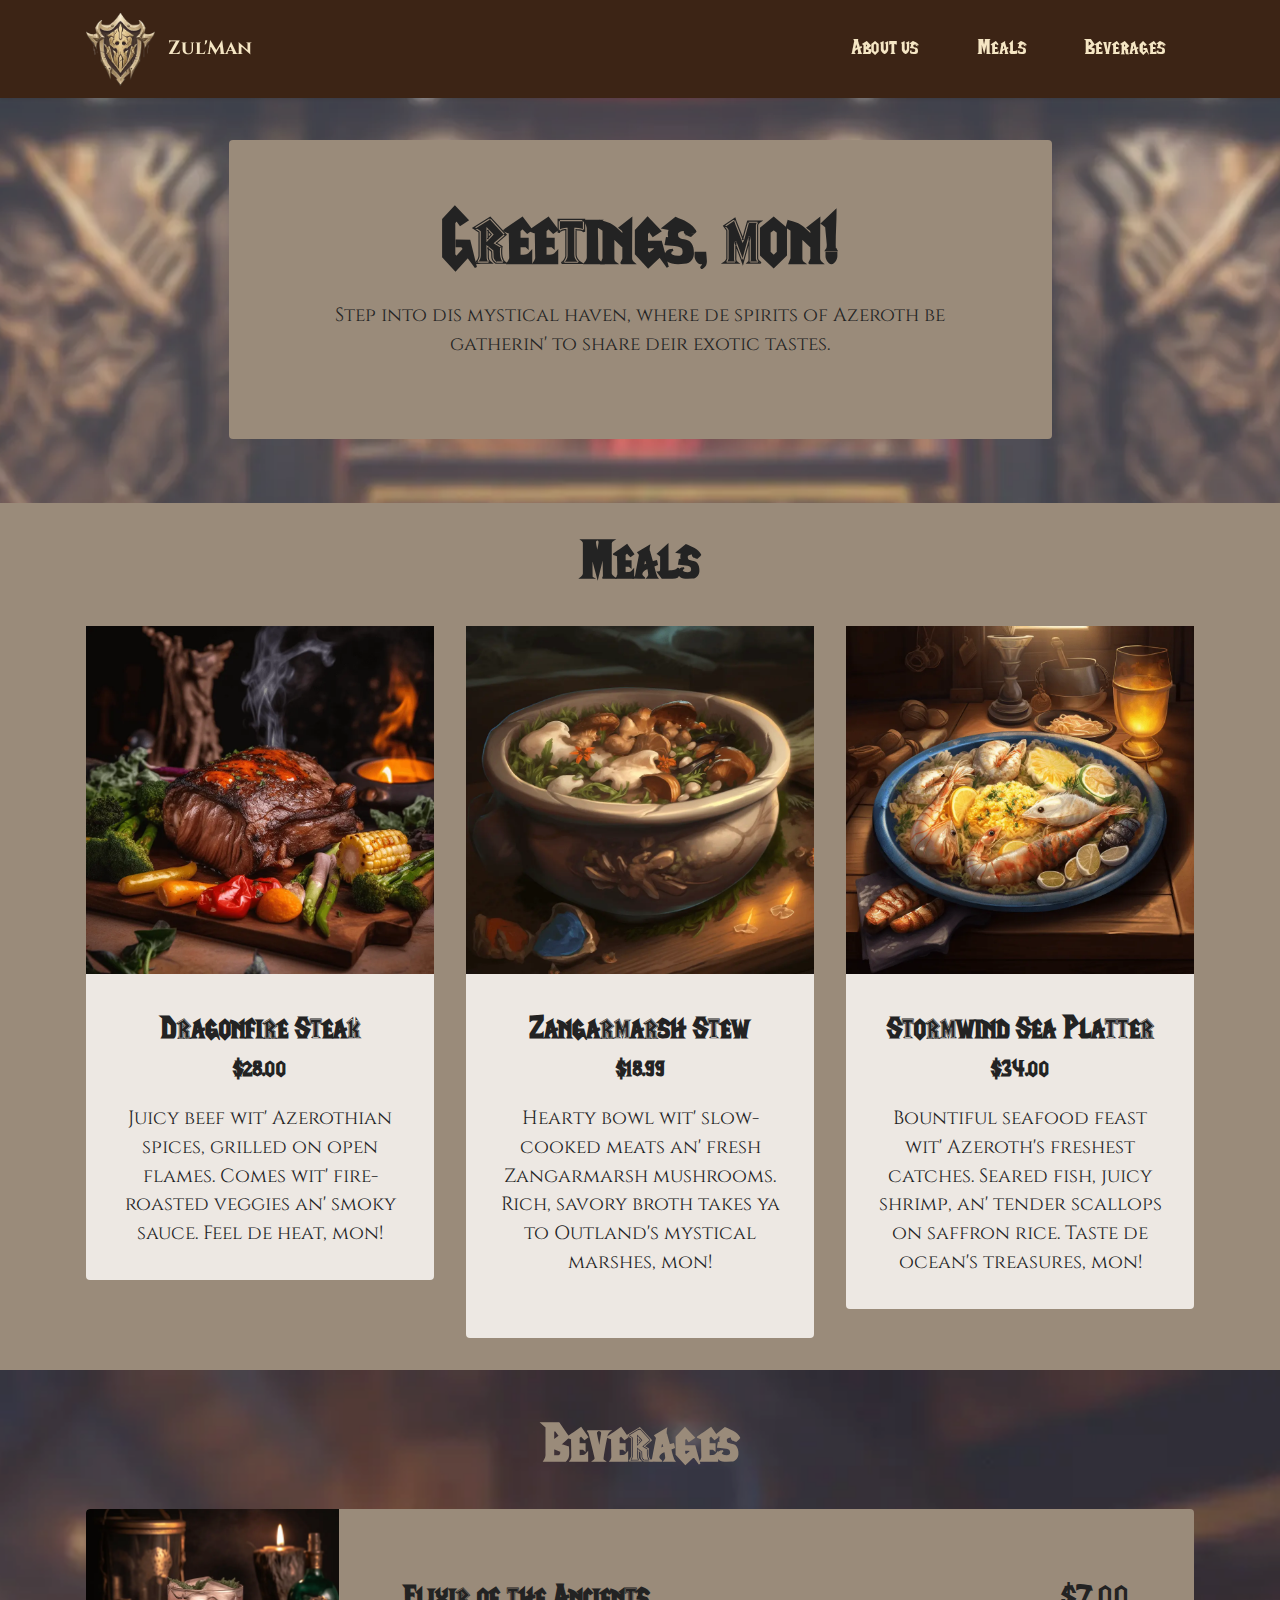
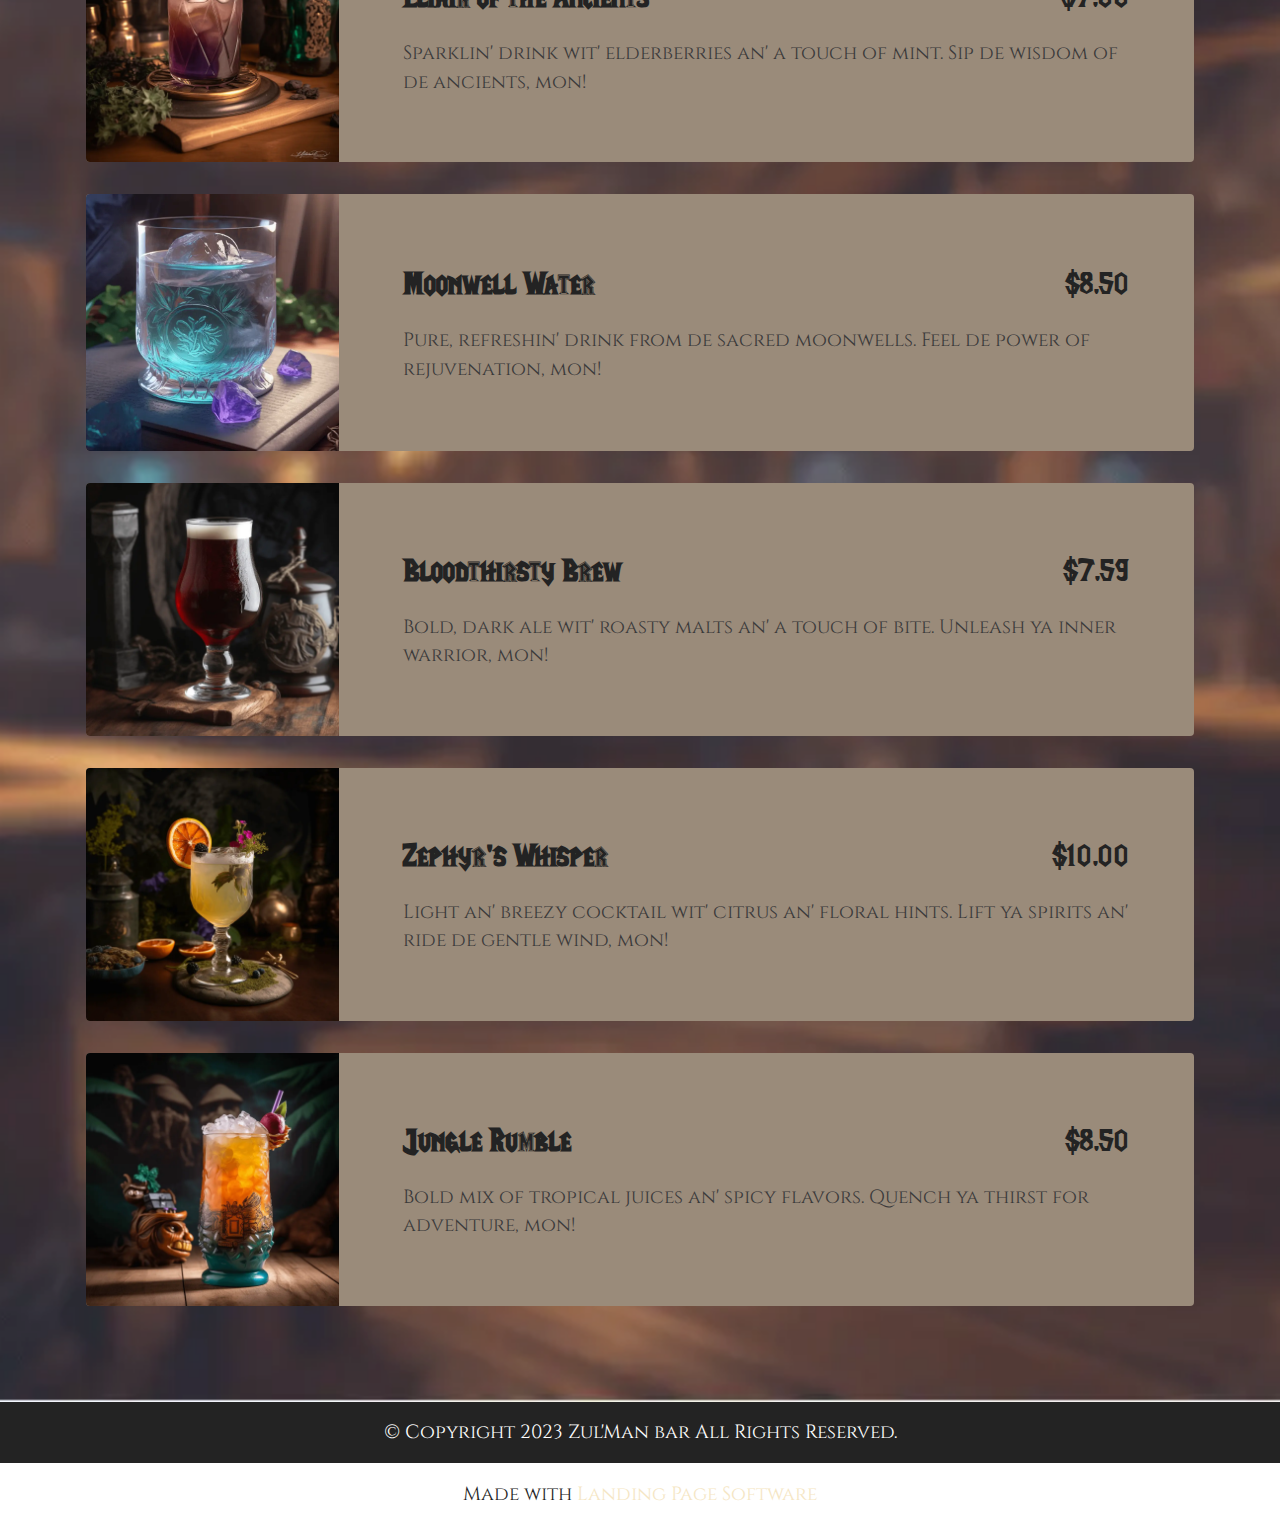
==== commit d7b41339: "Add files via upload" ====
--- a/index.html
+++ b/index.html
@@ -343,7 +343,7 @@
             </div>
         </div>
     </div>
-</section><section class="display-7" style="padding: 0;align-items: center;justify-content: center;flex-wrap: wrap;    align-content: center;display: flex;position: relative;height: 4rem;"><a href="https://mobiri.se/2647885" style="flex: 1 1;height: 4rem;position: absolute;width: 100%;z-index: 1;"><img alt="" style="height: 4rem;" src="[data-uri]"></a><p style="margin: 0;text-align: center;" class="display-7">Made with &#8204;</p><a style="z-index:1" href="https://mobirise.com/builder/easiest-website-builder.html">Easy Website Builder</a></section><script src="assets/bootstrap/js/bootstrap.bundle.min.js"></script>  <script src="assets/parallax/jarallax.js"></script>  <script src="assets/smoothscroll/smooth-scroll.js"></script>  <script src="assets/ytplayer/index.js"></script>  <script src="assets/dropdown/js/navbar-dropdown.js"></script>  <script src="assets/theme/js/script.js"></script>  
+</section><section class="display-7" style="padding: 0;align-items: center;justify-content: center;flex-wrap: wrap;    align-content: center;display: flex;position: relative;height: 4rem;"><a href="https://mobiri.se/2647885" style="flex: 1 1;height: 4rem;position: absolute;width: 100%;z-index: 1;"><img alt="" style="height: 4rem;" src="[data-uri]"></a><p style="margin: 0;text-align: center;" class="display-7">Made with &#8204;</p><a style="z-index:1" href="https://mobirise.com/builder/landing-page-software.html">Landing Page Software</a></section><script src="assets/bootstrap/js/bootstrap.bundle.min.js"></script>  <script src="assets/parallax/jarallax.js"></script>  <script src="assets/smoothscroll/smooth-scroll.js"></script>  <script src="assets/ytplayer/index.js"></script>  <script src="assets/dropdown/js/navbar-dropdown.js"></script>  <script src="assets/theme/js/script.js"></script>  
   
   
 </body>
